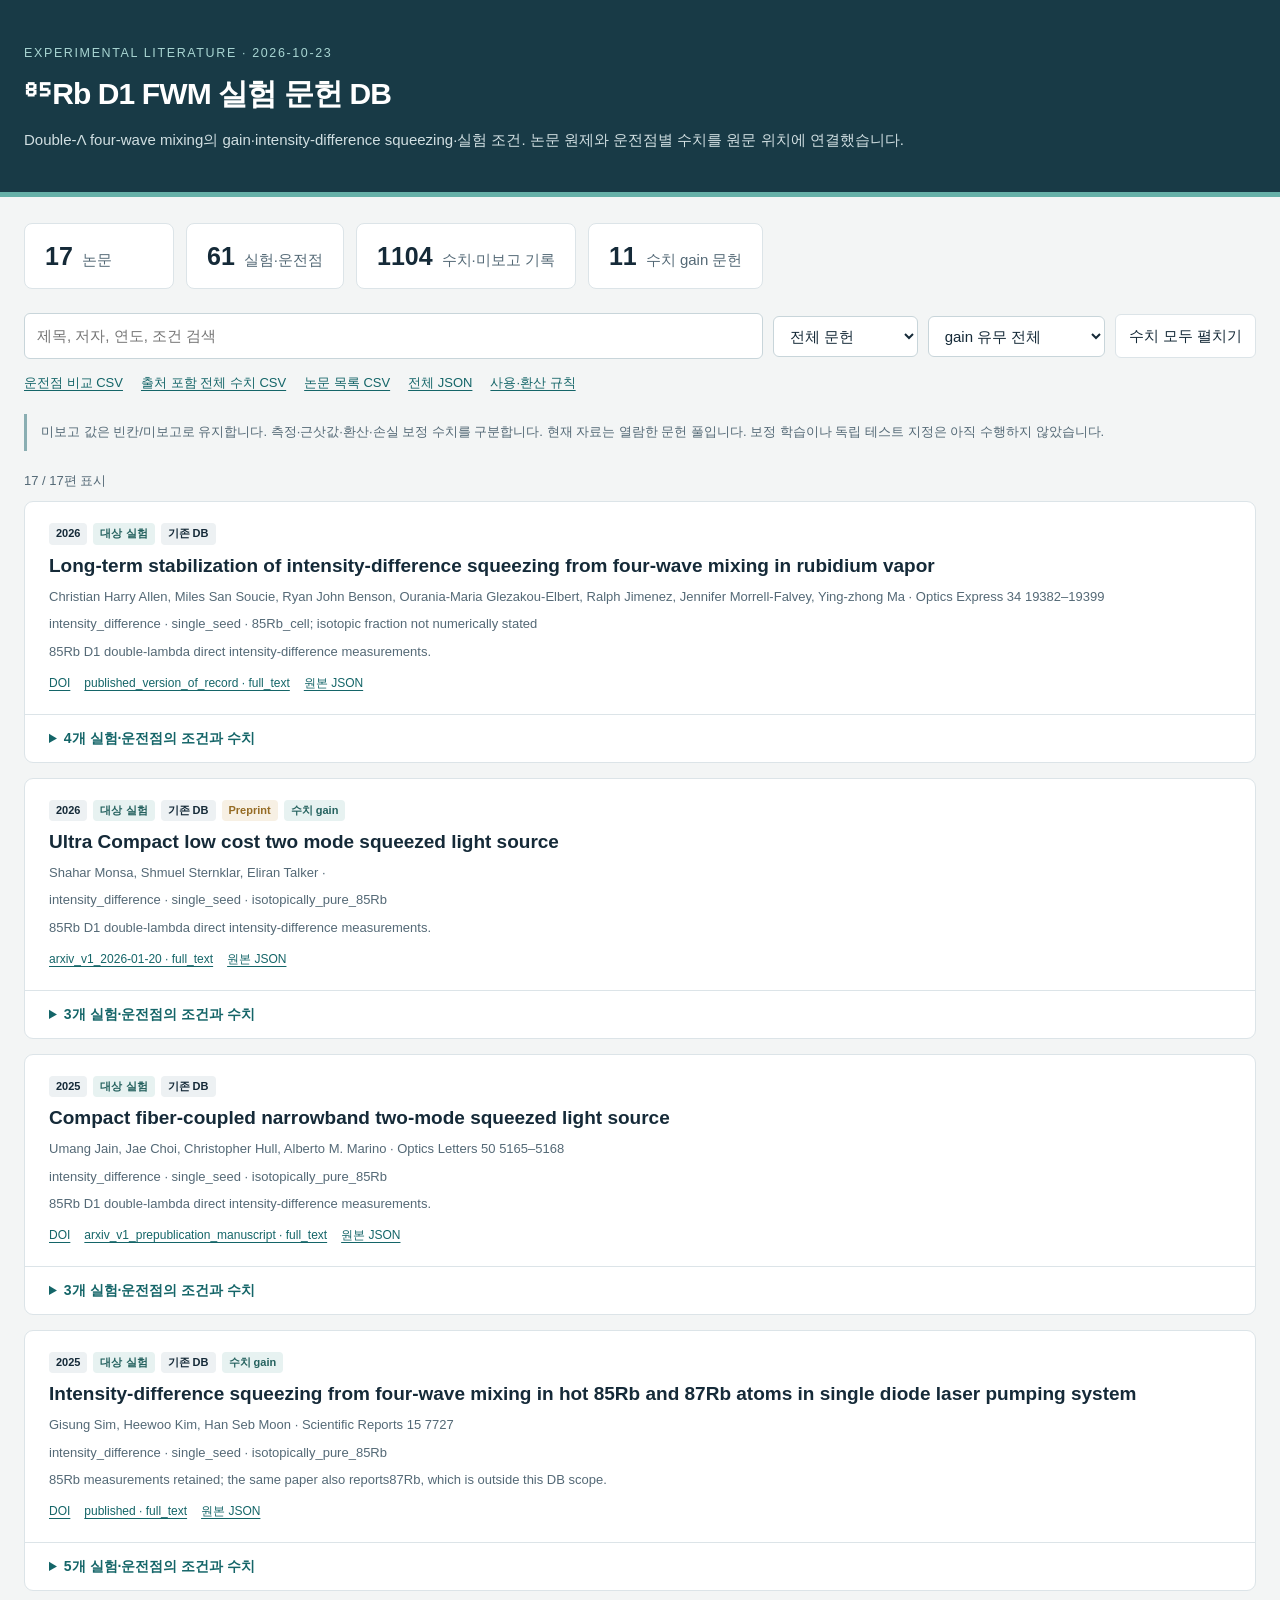
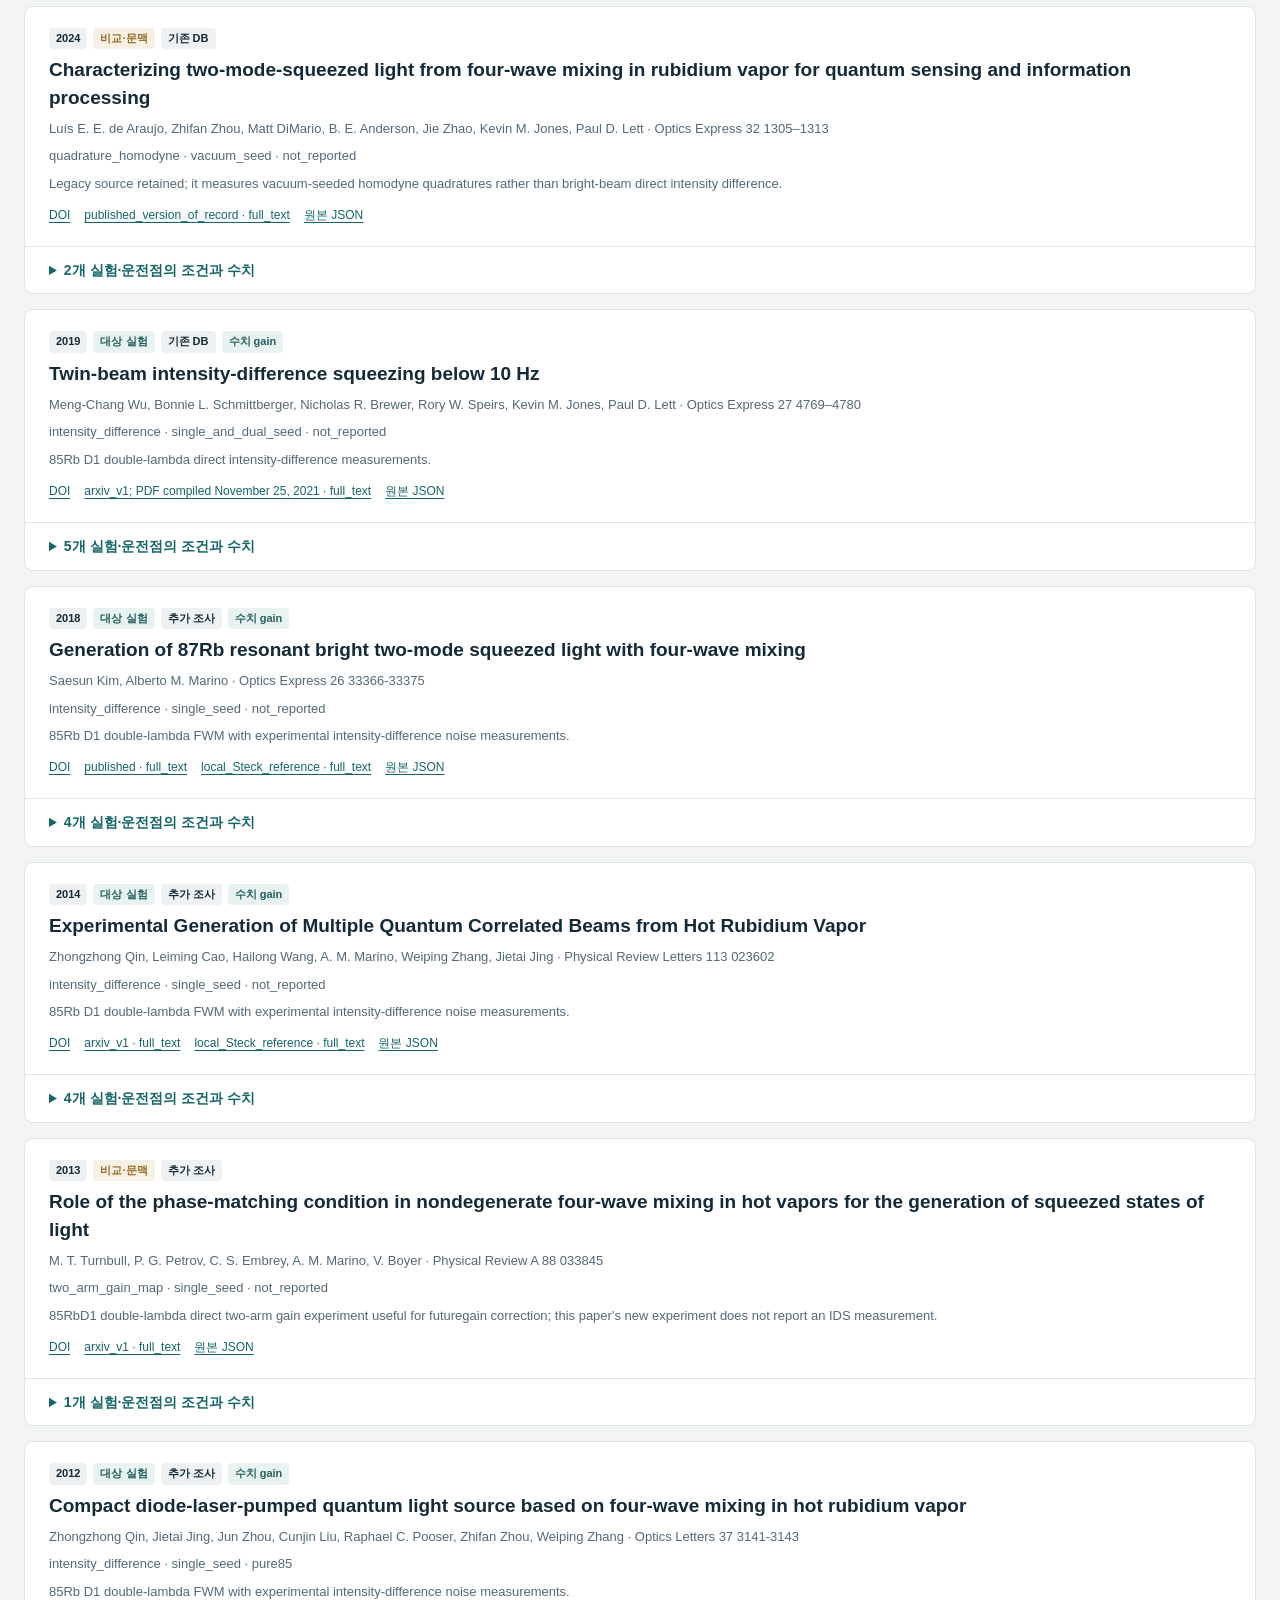
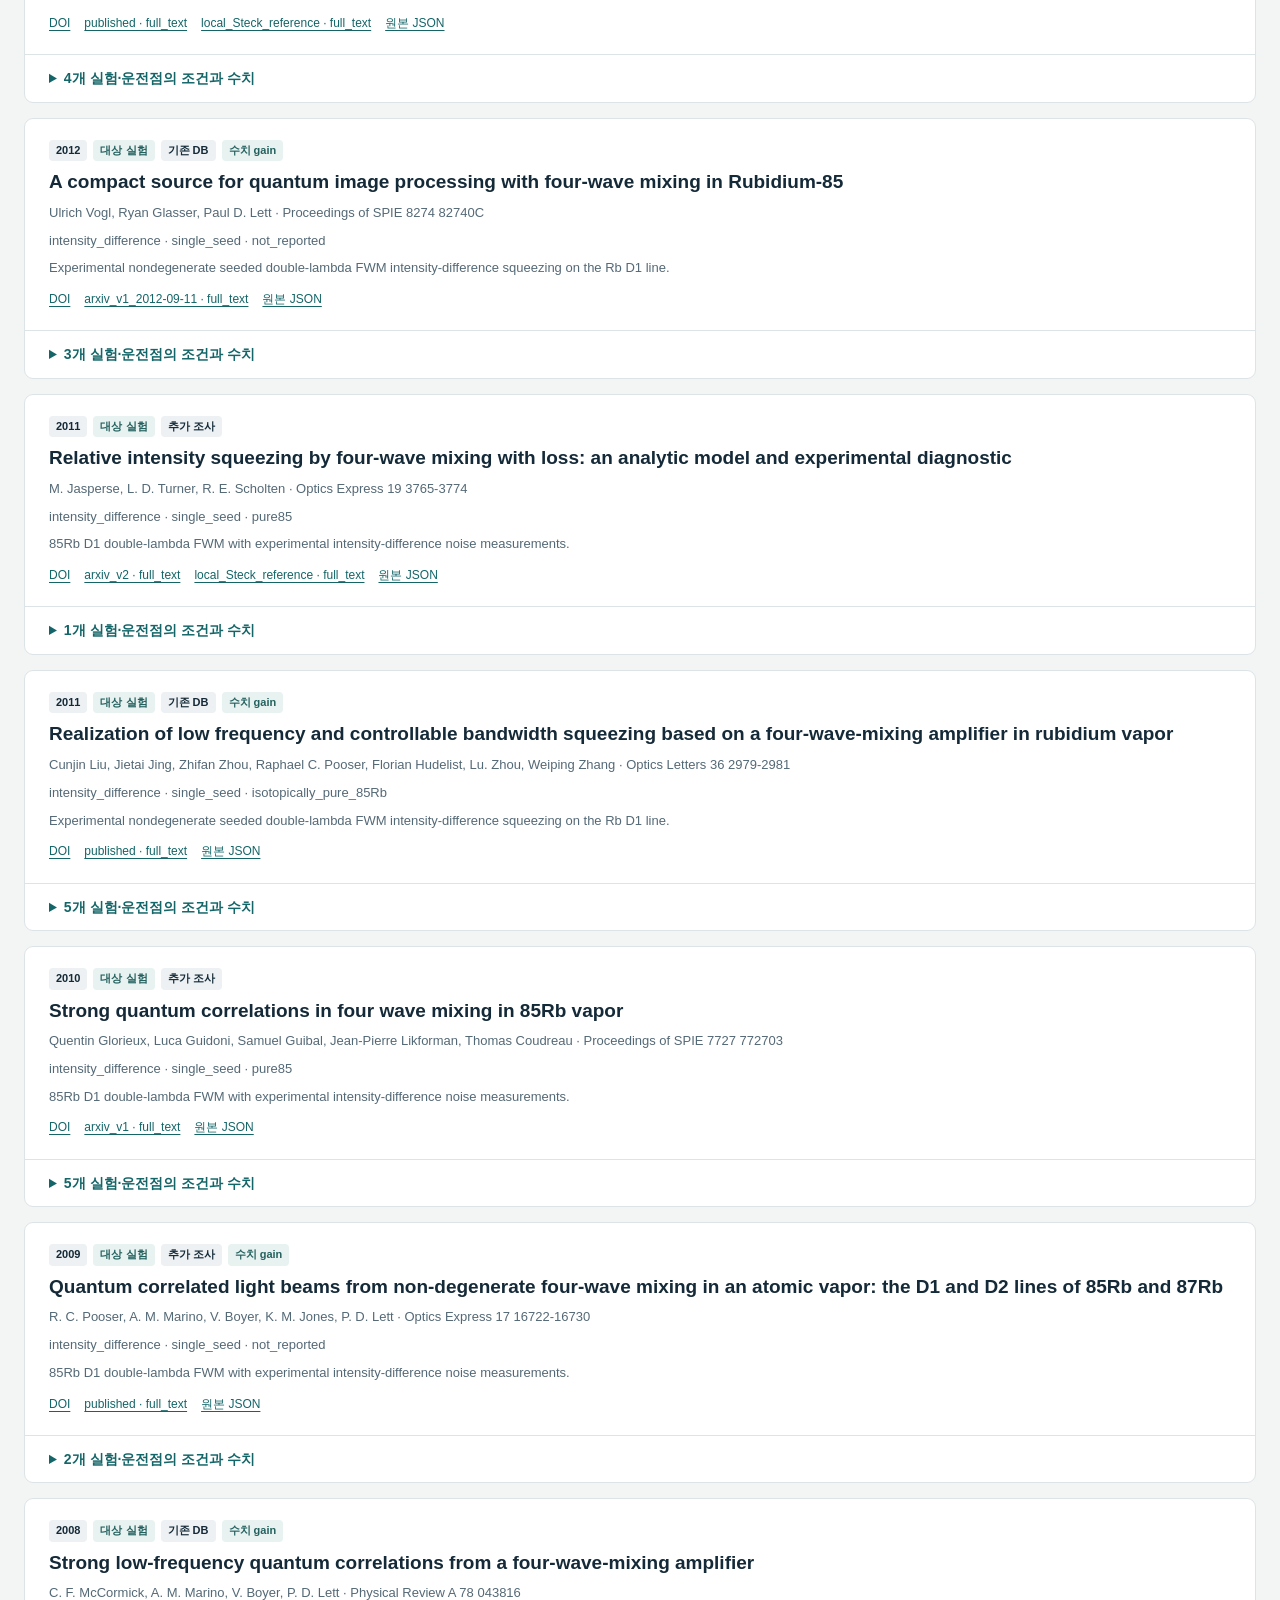
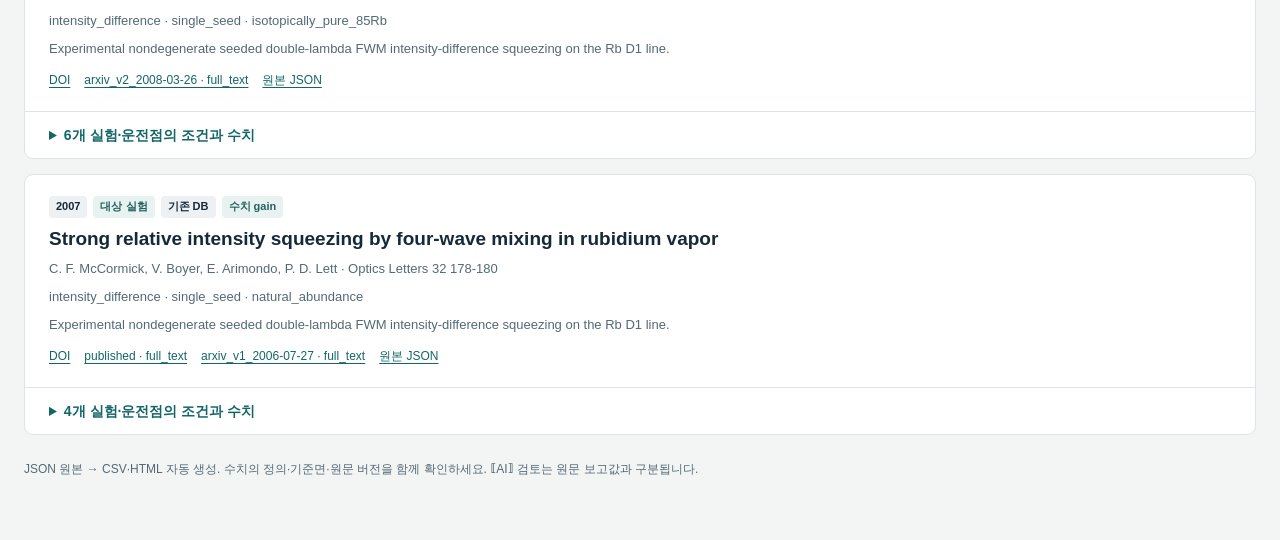
==== references/fwm_experiments/index.html @ 1b392ecb "feat(fwm): land C3 gain calibration Keep the experimental profiles with their grouped evidence. Veri" ====
<!doctype html>
<html lang="ko">
<head>
<meta charset="utf-8"><meta name="viewport" content="width=device-width,initial-scale=1">
<title>⁸⁵Rb D1 FWM 실험 문헌 DB</title>
<style>
:root{--ink:#152a38;--muted:#546976;--line:#dce4e8;--paper:#fff;--back:#f3f5f5;--accent:#146568;--blue:#e7f2f1;--amber:#956b24}*{box-sizing:border-box}body{margin:0;background:var(--back);color:var(--ink);font:15px/1.6 "Segoe UI","Malgun Gothic",sans-serif}header{background:#183a46;color:#fff;padding:40px max(24px,calc((100vw - 1280px)/2));border-bottom:5px solid #66b0a8}header small{color:#a8d5d2;letter-spacing:.13em}h1{font-size:30px;line-height:1.3;letter-spacing:-.03em;margin:10px 0}header p{color:#d1dfe2;max-width:900px;margin-bottom:0}.wrap{max-width:1328px;margin:auto;padding:26px 24px 60px}.stats{display:flex;gap:12px;flex-wrap:wrap;margin-bottom:24px}.stat{background:white;padding:12px 20px;border:1px solid var(--line);border-radius:8px;min-width:150px}.stat b{font-size:25px;margin-right:9px}.stat span{color:var(--muted)}.toolbar{display:flex;gap:10px;flex-wrap:wrap;margin:14px 0;align-items:center}input,select{font:inherit;padding:10px 12px;border:1px solid #c8d5da;border-radius:6px;background:white;color:var(--ink)}input{flex:1;min-width:220px}button{font:inherit;cursor:pointer;border:1px solid var(--line);background:white;color:var(--ink);padding:9px 13px;border-radius:6px}button:hover{border-color:var(--accent)}a{color:var(--accent);text-underline-offset:3px}.downloads{display:flex;gap:18px;flex-wrap:wrap;margin:12px 0 20px;font-size:13px}.notice{border-left:3px solid #8aaeb2;padding:8px 14px;color:var(--muted);font-size:13px;margin:0 0 20px}.result-count{font-size:13px;color:var(--muted);margin-bottom:10px}.paper{background:var(--paper);border:1px solid var(--line);border-radius:9px;margin:0 0 15px;overflow:hidden}.paper-head{padding:21px 24px}.paper h2{font-size:19px;line-height:1.45;margin:7px 0}.meta{font-size:13px;color:var(--muted)}.badges{display:flex;gap:6px;flex-wrap:wrap}.badge{border-radius:4px;padding:2px 7px;background:#edf1f3;font-size:11px;font-weight:600}.badge.primary{background:var(--blue);color:#24615e}.badge.context{background:#f7f0e4;color:var(--amber)}.source-links{display:flex;gap:14px;flex-wrap:wrap;font-size:12px;margin-top:11px}.scope{font-size:13px;color:var(--muted);margin:7px 0 0}.paper>details{border-top:1px solid var(--line)}summary{padding:12px 24px;cursor:pointer;color:var(--accent);font-size:14px;font-weight:600}.detail-body{padding:0 24px 22px}.experiment{margin:16px 0 22px}.experiment h3{font-size:15px;margin:0 0 5px}.experiment .kind{font-size:11px;color:var(--muted);margin-bottom:10px}.table-wrap{overflow:auto;border:1px solid var(--line);border-radius:5px}table{border-collapse:collapse;width:100%;font-size:12px;min-width:710px}th{text-align:left;background:#f1f5f5;color:#46616c;font-weight:600}td,th{padding:8px 10px;border-bottom:1px solid #e6ecef;vertical-align:top}tr:last-child td{border-bottom:0}td:nth-child(1){width:23%}td:nth-child(2){width:15%;font-variant-numeric:tabular-nums}td:nth-child(3){width:10%}td:nth-child(4){width:24%}td:nth-child(5){width:28%}.role{color:#8998a0;font-size:10px;display:block}.basis{color:var(--muted);font-size:11px;line-height:1.45}.note{font-size:12px;color:var(--muted);margin:7px 0}.ai{border-left:2px solid #afc1cd;padding-left:10px}footer{font-size:12px;color:var(--muted);margin-top:25px}.empty{padding:30px;background:white;border:1px solid var(--line);border-radius:8px}.id{font:11px/1.4 monospace;color:#768a95}.status-missing{color:#8d969b}.status-derived{color:#166970}.source-detail{padding:10px 0;border-bottom:1px solid var(--line);font-size:12px;word-break:break-word}.source-detail:last-child{border:0}@media(max-width:700px){header{padding:25px 20px}h1{font-size:24px}.wrap{padding:18px 14px}.paper-head{padding:17px}.detail-body{padding:0 14px 16px}summary{padding:12px 17px}.stat{flex:1;min-width:100px;padding:10px 12px}.stat b{display:block;font-size:23px}.downloads{gap:12px}}@media print{header{background:white;color:var(--ink);padding:0 0 18px}header p{color:var(--muted)}.toolbar,.downloads,button{display:none}.wrap{padding:0}.paper{break-inside:avoid}.table-wrap{overflow:visible}table{min-width:0}details{display:block}.detail-body{display:block}}
</style>
</head>
<body>
<header><small>EXPERIMENTAL LITERATURE · 2026-10-23</small><h1>⁸⁵Rb D1 FWM 실험 문헌 DB</h1><p>Double-Λ four-wave mixing의 gain·intensity-difference squeezing·실험 조건. 논문 원제와 운전점별 수치를 원문 위치에 연결했습니다.</p></header>
<main class="wrap">
<div class="stats" id="stats"></div>
<div class="toolbar"><input id="search" aria-label="논문 검색" placeholder="제목, 저자, 연도, 조건 검색"><select id="inclusion" aria-label="포함 범위"><option value="all">전체 문헌</option><option value="primary">대상 실험</option><option value="context_only">비교·문맥 자료</option><option value="excluded">제외 자료</option></select><select id="gain" aria-label="gain 기록 필터"><option value="all">gain 유무 전체</option><option value="yes">수치 gain 있는 논문</option></select><button id="expand">수치 모두 펼치기</button></div>
<div class="downloads"><a href="experiments.csv">운전점 비교 CSV</a><a href="observations.csv">출처 포함 전체 수치 CSV</a><a href="papers.csv">논문 목록 CSV</a><a href="database.json">전체 JSON</a><a href="README.md">사용·환산 규칙</a></div>
<p class="notice">미보고 값은 빈칸/미보고로 유지합니다. 측정·근삿값·환산·손실 보정 수치를 구분합니다. 현재 자료는 열람한 문헌 풀입니다. 보정 학습이나 독립 테스트 지정은 아직 수행하지 않았습니다.</p>
<div class="result-count" id="count" role="status"></div><div id="papers"></div>
<footer>JSON 원본 → CSV·HTML 자동 생성. 수치의 정의·기준면·원문 버전을 함께 확인하세요. ⟦AI⟧ 검토는 원문 보고값과 구분됩니다.</footer>
</main>
<script id="data" type="application/json">[{"schema_version": 1, "paper_id": "allen_2026_oe", "title": "Long-term stabilization of intensity-difference squeezing from four-wave mixing in rubidium vapor", "authors": ["Christian Harry Allen", "Miles San Soucie", "Ryan John Benson", "Ourania-Maria Glezakou-Elbert", "Ralph Jimenez", "Jennifer Morrell-Falvey", "Ying-zhong Ma"], "year": 2026, "publication": {"journal": "Optics Express", "volume": "34", "issue": "10", "pages": "19382–19399", "doi": "10.1364/OE.600911", "arxiv_id": "", "status": "published"}, "legacy_column": "Allen_2026_OE", "scope": {"species": "85Rb", "line": "D1", "configuration": "double_lambda", "measurement": "intensity_difference", "seed_mode": "single_seed", "inclusion": "primary", "reason": "85Rb D1 double-lambda direct intensity-difference measurements.", "isotope_composition": "85Rb_cell; isotopic fraction not numerically stated"}, "sources": [{"source_id": "main", "url": "https://doi.org/10.1364/OE.600911", "path": "../2026 OE Long-term stabilization ids.pdf", "access": "full_text", "version": "published_version_of_record", "sha256": "e00d1800113ee00bedf9222ea0b7b68b4e6a0f380a2425e32d84c838dde3e645", "pages": 18, "accessed_on": "2026-10-23"}], "apparatus_group": "ornl_jila_allen_ma_fwm", "experiments": [{"experiment_id": "fig3_optimum", "label": "Best direct and slope measurements", "kind": "operating_point", "conditions": [{"quantity": "temperature", "value": 118, "unit": "degC", "value_type": "approximate", "basis": "", "reference": null, "plane": "", "source_id": "main", "locator": "PDF p.3, Sec.2.1", "evidence": "The cited run reports temperature.", "notes": ""}, {"quantity": "cell_length", "value": 12.5, "unit": "mm", "value_type": "reported", "basis": "", "reference": null, "plane": "", "source_id": "main", "locator": "PDF p.3, Sec.2.1", "evidence": "The cited run reports cell length.", "notes": ""}, {"quantity": "pump_power", "value": 500, "unit": "mW", "value_type": "reported", "basis": "", "reference": null, "plane": "before vapor cell", "source_id": "main", "locator": "PDF p.3, Sec.2.1", "evidence": "The cited run reports pump power.", "notes": ""}, {"quantity": "opd_reported", "value": 950, "unit": "MHz", "value_type": "reported", "basis": "", "reference": "blue of85Rb F=2 to Fprime=3 as resolved inFig.1b", "plane": "", "source_id": "main", "locator": "PDF p.3, Fig.1(b) and Sec.2.1", "evidence": "The cited run reports opd reported.", "notes": ""}, {"quantity": "opd_gabes", "value": 0.95, "unit": "GHz", "value_type": "derived", "basis": "", "reference": "pump minus 85Rb F=2 to Fprime=3", "plane": "", "source_id": "main", "locator": "PDF p.3, Fig.1(b)", "evidence": "The cited run reports opd gabes.", "notes": "", "derivation": {"formula": "950 MHz / 1000", "inputs": ["opd_reported"]}}, {"quantity": "tpd_reported", "value": -1, "unit": "MHz", "value_type": "reported", "basis": "", "reference": "paper delta2 relative to ground hyperfine splitting", "plane": "", "source_id": "main", "locator": "PDF pp.3–4 Fig.1b and Sec.2.1", "evidence": "The cited run reports tpd reported.", "notes": ""}, {"quantity": "tpd_gabes", "value": null, "unit": "MHz", "value_type": "not_reported", "basis": "", "reference": "seed=pump-3035.732439 MHz+delta", "plane": "", "source_id": "main", "locator": "PDF pp.3–4", "evidence": "Negative sideband detuning is stated, but no algebraic definition of its sign is given; do not use a guessed conversion.", "notes": "Negative sideband detuning is stated, but no algebraic definition of its sign is given; do not use a guessed conversion."}, {"quantity": "crossing_angle", "value": 0.35, "unit": "deg", "value_type": "approximate", "basis": "", "reference": null, "plane": "", "source_id": "main", "locator": "PDF p.5, Sec.2.1", "evidence": "The cited run reports crossing angle.", "notes": ""}, {"quantity": "pump_beam_size", "value": 1400, "unit": "um", "value_type": "approximate", "basis": "D4sigma waist diameter", "reference": null, "plane": "", "source_id": "main", "locator": "PDF p.5, Sec.2.1", "evidence": "The cited run reports pump beam size using D4sigma waist diameter.", "notes": ""}, {"quantity": "seed_beam_size", "value": 780, "unit": "um", "value_type": "approximate", "basis": "D4sigma waist diameter", "reference": null, "plane": "", "source_id": "main", "locator": "PDF p.5, Sec.2.1", "evidence": "The cited run reports seed beam size using D4sigma waist diameter.", "notes": ""}, {"quantity": "pump_radius", "value": null, "unit": "um", "value_type": "not_reported", "basis": "", "reference": null, "plane": "", "source_id": "main", "locator": "PDF p.5, Sec.2.1", "evidence": "D4sigma diameter converts to1/e2 radius only for a Gaussian profile; retain measured definition.", "notes": "D4sigma diameter converts to1/e2 radius only for a Gaussian profile; retain measured definition."}, {"quantity": "seed_radius", "value": null, "unit": "um", "value_type": "not_reported", "basis": "", "reference": null, "plane": "", "source_id": "main", "locator": "PDF p.5, Sec.2.1", "evidence": "D4sigma diameter converts to1/e2 radius only for a Gaussian profile; retain measured definition.", "notes": "D4sigma diameter converts to1/e2 radius only for a Gaussian profile; retain measured definition."}, {"quantity": "resolution_bandwidth", "value": 10, "unit": "kHz", "value_type": "reported", "basis": "", "reference": null, "plane": "", "source_id": "main", "locator": "PDF p.5 Sec.2.1", "evidence": "The cited run reports resolution bandwidth.", "notes": ""}, {"quantity": "video_bandwidth", "value": 1, "unit": "kHz", "value_type": "reported", "basis": "", "reference": null, "plane": "", "source_id": "main", "locator": "PDF p.5 Sec.2.1", "evidence": "The cited run reports video bandwidth.", "notes": ""}, {"quantity": "analysis_frequency", "value": null, "unit": "kHz", "value_type": "range", "basis": "IDNP averaged over analysis-frequency interval", "reference": null, "plane": "", "source_id": "main", "locator": "PDF p.5 Sec.2.1", "evidence": "The cited run reports analysis frequency using IDNP averaged over analysis-frequency interval.", "notes": "", "lower": 150, "upper": 250}, {"quantity": "detector_qe", "value": null, "unit": "%", "value_type": "not_reported", "basis": "", "reference": null, "plane": "", "source_id": "main", "locator": "PDF pp.3–5 Sec.2.1", "evidence": "Photodiode model specified but no QE numeric assigned in article. Do not import a manual nominal QE as a measurement.", "notes": "Photodiode model specified but no QE numeric assigned in article. Do not import a manual nominal QE as a measurement."}, {"quantity": "probe_gain", "value": null, "unit": "1", "value_type": "not_reported", "basis": "", "reference": null, "plane": "", "source_id": "main", "locator": "PDF pp.8–11 Sec.3.1–3.2", "evidence": "Gain defined as probe/seed but probe output not numerically given for the optimum.", "notes": "Gain defined as probe/seed but probe output not numerically given for the optimum."}, {"quantity": "seed_power", "value": 12, "unit": "uW", "value_type": "reported", "basis": "", "reference": null, "plane": "input probe seed", "source_id": "main", "locator": "PDF p.8 Sec.3.1", "evidence": "The cited run reports seed power.", "notes": ""}], "results": [{"quantity": "squeezing_measured", "value": -8.2, "unit": "dB", "value_type": "reported", "basis": "", "reference": null, "plane": "", "source_id": "main", "locator": "PDF p.8 Sec.3.1 and Fig.3a", "evidence": "The cited run reports squeezing measured.", "notes": ""}, {"quantity": "output_conjugate_power", "value": 218, "unit": "uW", "value_type": "reported", "basis": "", "reference": null, "plane": "conjugate output; measurement throughput not quantified", "source_id": "main", "locator": "PDF p.8 Sec.3.1", "evidence": "The cited run reports output conjugate power.", "notes": ""}, {"quantity": "noise_slope_ratio", "value": 0.131, "unit": "1", "value_type": "reported", "basis": "", "reference": null, "plane": "", "source_id": "main", "locator": "PDF p.8 Fig.3b caption", "evidence": "The cited run reports noise slope ratio.", "notes": ""}, {"quantity": "squeezing_slope", "value": -8.8, "unit": "dB", "value_type": "reported", "basis": "", "reference": null, "plane": "", "source_id": "main", "locator": "PDF p.8 Fig.3b caption", "evidence": "The cited run reports squeezing slope.", "notes": ""}, {"quantity": "conjugate_output_input_power_ratio", "value": 18.166667, "unit": "1", "value_type": "derived", "basis": "output conjugate / input seed, no plane correction", "reference": null, "plane": "", "source_id": "main", "locator": "PDF p.8 Sec.3.1", "evidence": "The cited run reports conjugate output input power ratio using output conjugate / input seed, no plane correction.", "notes": "Not an atomic gain; do not infer probeG=1+Gc in an absorbing medium.", "derivation": {"formula": "218 uW / 12 uW", "inputs": ["output_conjugate_power", "seed_power"]}}], "notes": ["Best direct12uW run differs from14uW stability-run input. Slope-based-8.8dB is not a loss-corrected-8.2dB measurement."]}, {"experiment_id": "stability_initial", "label": "Initial conditions for stability runs", "kind": "operating_point", "conditions": [{"quantity": "temperature", "value": 118, "unit": "degC", "value_type": "approximate", "basis": "", "reference": null, "plane": "", "source_id": "main", "locator": "PDF p.3, Sec.2.1", "evidence": "The cited run reports temperature.", "notes": ""}, {"quantity": "cell_length", "value": 12.5, "unit": "mm", "value_type": "reported", "basis": "", "reference": null, "plane": "", "source_id": "main", "locator": "PDF p.3, Sec.2.1", "evidence": "The cited run reports cell length.", "notes": ""}, {"quantity": "pump_power", "value": 500, "unit": "mW", "value_type": "reported", "basis": "", "reference": null, "plane": "before vapor cell", "source_id": "main", "locator": "PDF p.3, Sec.2.1", "evidence": "The cited run reports pump power.", "notes": ""}, {"quantity": "opd_reported", "value": 950, "unit": "MHz", "value_type": "reported", "basis": "", "reference": "blue of85Rb F=2 to Fprime=3 as resolved inFig.1b", "plane": "", "source_id": "main", "locator": "PDF p.3, Fig.1(b) and Sec.2.1", "evidence": "The cited run reports opd reported.", "notes": ""}, {"quantity": "opd_gabes", "value": 0.95, "unit": "GHz", "value_type": "derived", "basis": "", "reference": "pump minus 85Rb F=2 to Fprime=3", "plane": "", "source_id": "main", "locator": "PDF p.3, Fig.1(b)", "evidence": "The cited run reports opd gabes.", "notes": "", "derivation": {"formula": "950 MHz / 1000", "inputs": ["opd_reported"]}}, {"quantity": "tpd_reported", "value": -1, "unit": "MHz", "value_type": "reported", "basis": "", "reference": "paper delta2 relative to ground hyperfine splitting", "plane": "", "source_id": "main", "locator": "PDF pp.3–4 Fig.1b and Sec.2.1", "evidence": "The cited run reports tpd reported.", "notes": ""}, {"quantity": "tpd_gabes", "value": null, "unit": "MHz", "value_type": "not_reported", "basis": "", "reference": "seed=pump-3035.732439 MHz+delta", "plane": "", "source_id": "main", "locator": "PDF pp.3–4", "evidence": "Negative sideband detuning is stated, but no algebraic definition of its sign is given; do not use a guessed conversion.", "notes": "Negative sideband detuning is stated, but no algebraic definition of its sign is given; do not use a guessed conversion."}, {"quantity": "crossing_angle", "value": 0.35, "unit": "deg", "value_type": "approximate", "basis": "", "reference": null, "plane": "", "source_id": "main", "locator": "PDF p.5, Sec.2.1", "evidence": "The cited run reports crossing angle.", "notes": ""}, {"quantity": "pump_beam_size", "value": 1400, "unit": "um", "value_type": "approximate", "basis": "D4sigma waist diameter", "reference": null, "plane": "", "source_id": "main", "locator": "PDF p.5, Sec.2.1", "evidence": "The cited run reports pump beam size using D4sigma waist diameter.", "notes": ""}, {"quantity": "seed_beam_size", "value": 780, "unit": "um", "value_type": "approximate", "basis": "D4sigma waist diameter", "reference": null, "plane": "", "source_id": "main", "locator": "PDF p.5, Sec.2.1", "evidence": "The cited run reports seed beam size using D4sigma waist diameter.", "notes": ""}, {"quantity": "pump_radius", "value": null, "unit": "um", "value_type": "not_reported", "basis": "", "reference": null, "plane": "", "source_id": "main", "locator": "PDF p.5, Sec.2.1", "evidence": "D4sigma diameter converts to1/e2 radius only for a Gaussian profile; retain measured definition.", "notes": "D4sigma diameter converts to1/e2 radius only for a Gaussian profile; retain measured definition."}, {"quantity": "seed_radius", "value": null, "unit": "um", "value_type": "not_reported", "basis": "", "reference": null, "plane": "", "source_id": "main", "locator": "PDF p.5, Sec.2.1", "evidence": "D4sigma diameter converts to1/e2 radius only for a Gaussian profile; retain measured definition.", "notes": "D4sigma diameter converts to1/e2 radius only for a Gaussian profile; retain measured definition."}, {"quantity": "resolution_bandwidth", "value": 10, "unit": "kHz", "value_type": "reported", "basis": "", "reference": null, "plane": "", "source_id": "main", "locator": "PDF p.5 Sec.2.1", "evidence": "The cited run reports resolution bandwidth.", "notes": ""}, {"quantity": "video_bandwidth", "value": 1, "unit": "kHz", "value_type": "reported", "basis": "", "reference": null, "plane": "", "source_id": "main", "locator": "PDF p.5 Sec.2.1", "evidence": "The cited run reports video bandwidth.", "notes": ""}, {"quantity": "analysis_frequency", "value": null, "unit": "kHz", "value_type": "range", "basis": "IDNP averaged over analysis-frequency interval", "reference": null, "plane": "", "source_id": "main", "locator": "PDF p.5 Sec.2.1", "evidence": "The cited run reports analysis frequency using IDNP averaged over analysis-frequency interval.", "notes": "", "lower": 150, "upper": 250}, {"quantity": "detector_qe", "value": null, "unit": "%", "value_type": "not_reported", "basis": "", "reference": null, "plane": "", "source_id": "main", "locator": "PDF pp.3–5 Sec.2.1", "evidence": "Photodiode model specified but no QE numeric assigned in article. Do not import a manual nominal QE as a measurement.", "notes": "Photodiode model specified but no QE numeric assigned in article. Do not import a manual nominal QE as a measurement."}, {"quantity": "probe_gain", "value": null, "unit": "1", "value_type": "not_reported", "basis": "", "reference": null, "plane": "", "source_id": "main", "locator": "PDF pp.8–11 Sec.3.1–3.2", "evidence": "Gain defined as probe/seed but probe output not numerically given for the optimum.", "notes": "Gain defined as probe/seed but probe output not numerically given for the optimum."}, {"quantity": "seed_power", "value": 14, "unit": "uW", "value_type": "reported", "basis": "", "reference": null, "plane": "input probe seed", "source_id": "main", "locator": "PDF p.3 Sec.2.1", "evidence": "The cited run reports seed power.", "notes": ""}], "results": [{"quantity": "output_conjugate_power", "value": 218, "unit": "uW", "value_type": "approximate", "basis": "", "reference": null, "plane": "initial conjugate output", "source_id": "main", "locator": "PDF p.3 Sec.2.1", "evidence": "The cited run reports output conjugate power.", "notes": ""}, {"quantity": "conjugate_output_input_power_ratio", "value": 15.571429, "unit": "1", "value_type": "derived", "basis": "output conjugate / input seed, no plane correction", "reference": null, "plane": "", "source_id": "main", "locator": "PDF p.3 Sec.2.1", "evidence": "The cited run reports conjugate output input power ratio using output conjugate / input seed, no plane correction.", "notes": "", "derivation": {"formula": "218 uW / 14 uW", "inputs": ["output_conjugate_power", "seed_power"]}}], "notes": ["Every stability run starts at approximately218uW conjugate; same output does not mean same12uW optimum input."]}, {"experiment_id": "fig4_parameter_sweeps", "label": "Six independent one-control sweeps", "kind": "sweep", "conditions": [{"quantity": "temperature", "value": 118, "unit": "degC", "value_type": "approximate", "basis": "", "reference": null, "plane": "", "source_id": "main", "locator": "PDF p.3, Sec.2.1", "evidence": "The cited run reports temperature.", "notes": ""}, {"quantity": "cell_length", "value": 12.5, "unit": "mm", "value_type": "reported", "basis": "", "reference": null, "plane": "", "source_id": "main", "locator": "PDF p.3, Sec.2.1", "evidence": "The cited run reports cell length.", "notes": ""}, {"quantity": "pump_power", "value": 500, "unit": "mW", "value_type": "reported", "basis": "", "reference": null, "plane": "before vapor cell", "source_id": "main", "locator": "PDF p.3, Sec.2.1", "evidence": "The cited run reports pump power.", "notes": ""}, {"quantity": "opd_reported", "value": 950, "unit": "MHz", "value_type": "reported", "basis": "", "reference": "blue of85Rb F=2 to Fprime=3 as resolved inFig.1b", "plane": "", "source_id": "main", "locator": "PDF p.3, Fig.1(b) and Sec.2.1", "evidence": "The cited run reports opd reported.", "notes": ""}, {"quantity": "opd_gabes", "value": 0.95, "unit": "GHz", "value_type": "derived", "basis": "", "reference": "pump minus 85Rb F=2 to Fprime=3", "plane": "", "source_id": "main", "locator": "PDF p.3, Fig.1(b)", "evidence": "The cited run reports opd gabes.", "notes": "", "derivation": {"formula": "950 MHz / 1000", "inputs": ["opd_reported"]}}, {"quantity": "tpd_reported", "value": -1, "unit": "MHz", "value_type": "reported", "basis": "", "reference": "paper delta2 relative to ground hyperfine splitting", "plane": "", "source_id": "main", "locator": "PDF pp.3–4 Fig.1b and Sec.2.1", "evidence": "The cited run reports tpd reported.", "notes": ""}, {"quantity": "tpd_gabes", "value": null, "unit": "MHz", "value_type": "not_reported", "basis": "", "reference": "seed=pump-3035.732439 MHz+delta", "plane": "", "source_id": "main", "locator": "PDF pp.3–4", "evidence": "Negative sideband detuning is stated, but no algebraic definition of its sign is given; do not use a guessed conversion.", "notes": "Negative sideband detuning is stated, but no algebraic definition of its sign is given; do not use a guessed conversion."}, {"quantity": "crossing_angle", "value": 0.35, "unit": "deg", "value_type": "approximate", "basis": "", "reference": null, "plane": "", "source_id": "main", "locator": "PDF p.5, Sec.2.1", "evidence": "The cited run reports crossing angle.", "notes": ""}, {"quantity": "pump_beam_size", "value": 1400, "unit": "um", "value_type": "approximate", "basis": "D4sigma waist diameter", "reference": null, "plane": "", "source_id": "main", "locator": "PDF p.5, Sec.2.1", "evidence": "The cited run reports pump beam size using D4sigma waist diameter.", "notes": ""}, {"quantity": "seed_beam_size", "value": 780, "unit": "um", "value_type": "approximate", "basis": "D4sigma waist diameter", "reference": null, "plane": "", "source_id": "main", "locator": "PDF p.5, Sec.2.1", "evidence": "The cited run reports seed beam size using D4sigma waist diameter.", "notes": ""}, {"quantity": "pump_radius", "value": null, "unit": "um", "value_type": "not_reported", "basis": "", "reference": null, "plane": "", "source_id": "main", "locator": "PDF p.5, Sec.2.1", "evidence": "D4sigma diameter converts to1/e2 radius only for a Gaussian profile; retain measured definition.", "notes": "D4sigma diameter converts to1/e2 radius only for a Gaussian profile; retain measured definition."}, {"quantity": "seed_radius", "value": null, "unit": "um", "value_type": "not_reported", "basis": "", "reference": null, "plane": "", "source_id": "main", "locator": "PDF p.5, Sec.2.1", "evidence": "D4sigma diameter converts to1/e2 radius only for a Gaussian profile; retain measured definition.", "notes": "D4sigma diameter converts to1/e2 radius only for a Gaussian profile; retain measured definition."}, {"quantity": "resolution_bandwidth", "value": 10, "unit": "kHz", "value_type": "reported", "basis": "", "reference": null, "plane": "", "source_id": "main", "locator": "PDF p.5 Sec.2.1", "evidence": "The cited run reports resolution bandwidth.", "notes": ""}, {"quantity": "video_bandwidth", "value": 1, "unit": "kHz", "value_type": "reported", "basis": "", "reference": null, "plane": "", "source_id": "main", "locator": "PDF p.5 Sec.2.1", "evidence": "The cited run reports video bandwidth.", "notes": ""}, {"quantity": "analysis_frequency", "value": null, "unit": "kHz", "value_type": "range", "basis": "IDNP averaged over analysis-frequency interval", "reference": null, "plane": "", "source_id": "main", "locator": "PDF p.5 Sec.2.1", "evidence": "The cited run reports analysis frequency using IDNP averaged over analysis-frequency interval.", "notes": "", "lower": 150, "upper": 250}, {"quantity": "detector_qe", "value": null, "unit": "%", "value_type": "not_reported", "basis": "", "reference": null, "plane": "", "source_id": "main", "locator": "PDF pp.3–5 Sec.2.1", "evidence": "Photodiode model specified but no QE numeric assigned in article. Do not import a manual nominal QE as a measurement.", "notes": "Photodiode model specified but no QE numeric assigned in article. Do not import a manual nominal QE as a measurement."}, {"quantity": "probe_gain", "value": null, "unit": "1", "value_type": "not_reported", "basis": "", "reference": null, "plane": "", "source_id": "main", "locator": "PDF pp.8–11 Sec.3.1–3.2", "evidence": "Gain defined as probe/seed but probe output not numerically given for the optimum.", "notes": "Gain defined as probe/seed but probe output not numerically given for the optimum."}, {"quantity": "seed_power", "value": 12, "unit": "uW", "value_type": "reported", "basis": "", "reference": null, "plane": "", "source_id": "main", "locator": "PDF p.10 Fig.4 caption", "evidence": "The cited run reports seed power.", "notes": ""}, {"quantity": "etalon_temperature", "value": 26.95, "unit": "degC", "value_type": "reported", "basis": "", "reference": null, "plane": "", "source_id": "main", "locator": "PDF p.10 Fig.4 caption", "evidence": "The cited run reports etalon temperature.", "notes": ""}], "results": [], "notes": ["Fig.4 varies cell temperature, etalon temperature, OPD, TPD, seed power and pump power one at a time; fixed values above apply only to controls not being scanned. No plot points have been digitized into invented numeric targets. Figure data remain available in the source for future digitization."]}, {"experiment_id": "five_hour_stability", "label": "Five-hour controlled stability statistics", "kind": "time_series_summary", "conditions": [{"quantity": "temperature", "value": 118, "unit": "degC", "value_type": "approximate", "basis": "", "reference": null, "plane": "", "source_id": "main", "locator": "PDF p.3, Sec.2.1", "evidence": "The cited run reports temperature.", "notes": ""}, {"quantity": "cell_length", "value": 12.5, "unit": "mm", "value_type": "reported", "basis": "", "reference": null, "plane": "", "source_id": "main", "locator": "PDF p.3, Sec.2.1", "evidence": "The cited run reports cell length.", "notes": ""}, {"quantity": "pump_power", "value": 500, "unit": "mW", "value_type": "reported", "basis": "", "reference": null, "plane": "before vapor cell", "source_id": "main", "locator": "PDF p.3, Sec.2.1", "evidence": "The cited run reports pump power.", "notes": ""}, {"quantity": "opd_reported", "value": 950, "unit": "MHz", "value_type": "reported", "basis": "", "reference": "blue of85Rb F=2 to Fprime=3 as resolved inFig.1b", "plane": "", "source_id": "main", "locator": "PDF p.3, Fig.1(b) and Sec.2.1", "evidence": "The cited run reports opd reported.", "notes": ""}, {"quantity": "opd_gabes", "value": 0.95, "unit": "GHz", "value_type": "derived", "basis": "", "reference": "pump minus 85Rb F=2 to Fprime=3", "plane": "", "source_id": "main", "locator": "PDF p.3, Fig.1(b)", "evidence": "The cited run reports opd gabes.", "notes": "", "derivation": {"formula": "950 MHz / 1000", "inputs": ["opd_reported"]}}, {"quantity": "tpd_reported", "value": -1, "unit": "MHz", "value_type": "reported", "basis": "", "reference": "paper delta2 relative to ground hyperfine splitting", "plane": "", "source_id": "main", "locator": "PDF pp.3–4 Fig.1b and Sec.2.1", "evidence": "The cited run reports tpd reported.", "notes": ""}, {"quantity": "tpd_gabes", "value": null, "unit": "MHz", "value_type": "not_reported", "basis": "", "reference": "seed=pump-3035.732439 MHz+delta", "plane": "", "source_id": "main", "locator": "PDF pp.3–4", "evidence": "Negative sideband detuning is stated, but no algebraic definition of its sign is given; do not use a guessed conversion.", "notes": "Negative sideband detuning is stated, but no algebraic definition of its sign is given; do not use a guessed conversion."}, {"quantity": "crossing_angle", "value": 0.35, "unit": "deg", "value_type": "approximate", "basis": "", "reference": null, "plane": "", "source_id": "main", "locator": "PDF p.5, Sec.2.1", "evidence": "The cited run reports crossing angle.", "notes": ""}, {"quantity": "pump_beam_size", "value": 1400, "unit": "um", "value_type": "approximate", "basis": "D4sigma waist diameter", "reference": null, "plane": "", "source_id": "main", "locator": "PDF p.5, Sec.2.1", "evidence": "The cited run reports pump beam size using D4sigma waist diameter.", "notes": ""}, {"quantity": "seed_beam_size", "value": 780, "unit": "um", "value_type": "approximate", "basis": "D4sigma waist diameter", "reference": null, "plane": "", "source_id": "main", "locator": "PDF p.5, Sec.2.1", "evidence": "The cited run reports seed beam size using D4sigma waist diameter.", "notes": ""}, {"quantity": "pump_radius", "value": null, "unit": "um", "value_type": "not_reported", "basis": "", "reference": null, "plane": "", "source_id": "main", "locator": "PDF p.5, Sec.2.1", "evidence": "D4sigma diameter converts to1/e2 radius only for a Gaussian profile; retain measured definition.", "notes": "D4sigma diameter converts to1/e2 radius only for a Gaussian profile; retain measured definition."}, {"quantity": "seed_radius", "value": null, "unit": "um", "value_type": "not_reported", "basis": "", "reference": null, "plane": "", "source_id": "main", "locator": "PDF p.5, Sec.2.1", "evidence": "D4sigma diameter converts to1/e2 radius only for a Gaussian profile; retain measured definition.", "notes": "D4sigma diameter converts to1/e2 radius only for a Gaussian profile; retain measured definition."}, {"quantity": "resolution_bandwidth", "value": 10, "unit": "kHz", "value_type": "reported", "basis": "", "reference": null, "plane": "", "source_id": "main", "locator": "PDF p.5 Sec.2.1", "evidence": "The cited run reports resolution bandwidth.", "notes": ""}, {"quantity": "video_bandwidth", "value": 1, "unit": "kHz", "value_type": "reported", "basis": "", "reference": null, "plane": "", "source_id": "main", "locator": "PDF p.5 Sec.2.1", "evidence": "The cited run reports video bandwidth.", "notes": ""}, {"quantity": "analysis_frequency", "value": null, "unit": "kHz", "value_type": "range", "basis": "IDNP averaged over analysis-frequency interval", "reference": null, "plane": "", "source_id": "main", "locator": "PDF p.5 Sec.2.1", "evidence": "The cited run reports analysis frequency using IDNP averaged over analysis-frequency interval.", "notes": "", "lower": 150, "upper": 250}, {"quantity": "detector_qe", "value": null, "unit": "%", "value_type": "not_reported", "basis": "", "reference": null, "plane": "", "source_id": "main", "locator": "PDF pp.3–5 Sec.2.1", "evidence": "Photodiode model specified but no QE numeric assigned in article. Do not import a manual nominal QE as a measurement.", "notes": "Photodiode model specified but no QE numeric assigned in article. Do not import a manual nominal QE as a measurement."}, {"quantity": "probe_gain", "value": null, "unit": "1", "value_type": "not_reported", "basis": "", "reference": null, "plane": "", "source_id": "main", "locator": "PDF pp.8–11 Sec.3.1–3.2", "evidence": "Gain defined as probe/seed but probe output not numerically given for the optimum.", "notes": "Gain defined as probe/seed but probe output not numerically given for the optimum."}, {"quantity": "seed_power", "value": 14, "unit": "uW", "value_type": "reported", "basis": "", "reference": null, "plane": "", "source_id": "main", "locator": "PDF p.3 Sec.2.1", "evidence": "The cited run reports seed power.", "notes": ""}, {"quantity": "record_duration", "value": 5, "unit": "h", "value_type": "reported", "basis": "", "reference": null, "plane": "", "source_id": "main", "locator": "PDF p.12 Sec.3.3", "evidence": "The cited run reports record duration.", "notes": ""}, {"quantity": "laser_retuning_interval", "value": 10, "unit": "min", "value_type": "reported", "basis": "", "reference": null, "plane": "", "source_id": "main", "locator": "PDF p.12 Sec.3.3", "evidence": "The cited run reports laser retuning interval.", "notes": ""}], "results": [{"quantity": "squeezing_mean", "value": -7.905, "unit": "dB", "value_type": "reported", "basis": "", "reference": null, "plane": "", "source_id": "main", "locator": "PDF p.12 Sec.3.3", "evidence": "The cited run reports squeezing mean.", "notes": "", "uncertainty": {"value": 0.048, "unit": "dB", "kind": "as reported across repeated measurements", "confidence": "not specified"}}, {"quantity": "squeezing_standard_deviation", "value": 0.103, "unit": "dB", "value_type": "reported", "basis": "", "reference": null, "plane": "", "source_id": "main", "locator": "PDF p.12 Sec.3.3", "evidence": "The cited run reports squeezing standard deviation.", "notes": "", "uncertainty": {"value": 0.032, "unit": "dB", "kind": "as reported across repeated measurements", "confidence": "not specified"}}, {"quantity": "conjugate_power_relative_standard_deviation", "value": 4.26, "unit": "%", "value_type": "reported", "basis": "", "reference": null, "plane": "", "source_id": "main", "locator": "PDF p.14 Sec.3.3", "evidence": "The cited run reports conjugate power relative standard deviation.", "notes": "", "uncertainty": {"value": 1.39, "unit": "%", "kind": "as reported across repeated measurements", "confidence": "not specified"}}], "notes": ["Statistics aggregate multiple5-hour runs; these are not independent source gain operating points."]}], "ai_notes": ["⟦AI⟧ Source Fig.1b resolves the upper-state OPD reference more clearly than the genericFprime text.", "⟦AI⟧ Keep measured D4sigma diameters rather than label unconditional Gaussian1/e2 radii.", "⟦AI⟧ Best direct IDS, slope IDS and stability mean are separate observables. Gain cannot be inferred from squeezed-noise formula or conjugateG-1 identity in a lossy medium."]}, {"schema_version": 1, "paper_id": "dearaujo_2024_oe", "title": "Characterizing two-mode-squeezed light from four-wave mixing in rubidium vapor for quantum sensing and information processing", "authors": ["Luís E. E. de Araujo", "Zhifan Zhou", "Matt DiMario", "B. E. Anderson", "Jie Zhao", "Kevin M. Jones", "Paul D. Lett"], "year": 2024, "publication": {"journal": "Optics Express", "volume": "32", "issue": "2", "pages": "1305–1313", "doi": "10.1364/OE.507727", "arxiv_id": "", "status": "published"}, "legacy_column": "de_Araujo_2024_OE", "scope": {"species": "85Rb", "line": "D1", "configuration": "double_lambda", "measurement": "quadrature_homodyne", "seed_mode": "vacuum_seed", "inclusion": "context_only", "reason": "Legacy source retained; it measures vacuum-seeded homodyne quadratures rather than bright-beam direct intensity difference.", "isotope_composition": "not_reported"}, "sources": [{"source_id": "main", "url": "https://inspirehep.net/files/25e20174f5e87133854a80beee2fff1a", "path": "sources/dearaujo_2024_oe.pdf", "access": "full_text", "version": "published_version_of_record", "sha256": "0be3e63099a5b20e1483be0b13438266051135ea21c822ae6fa42ae003c1b923", "pages": 9, "accessed_on": "2026-10-23"}], "apparatus_group": "nist_lett_warm_rb", "experiments": [{"experiment_id": "optimum_delay_homodyne", "label": "Vacuum quadrature spectra with delay compensation", "kind": "operating_point", "conditions": [{"quantity": "temperature", "value": 120, "unit": "degC", "value_type": "approximate", "basis": "", "reference": null, "plane": "", "source_id": "main", "locator": "PDF p. 3, Sec. 2 Experiment", "evidence": "The cited run reports temperature.", "notes": ""}, {"quantity": "cell_length", "value": 12, "unit": "mm", "value_type": "reported", "basis": "", "reference": null, "plane": "", "source_id": "main", "locator": "PDF p. 3, Sec. 2 Experiment", "evidence": "The cited run reports cell length.", "notes": ""}, {"quantity": "total_pump_power_before_split", "value": 800, "unit": "mW", "value_type": "approximate", "basis": "pump before 50/50 division into signal and local-oscillator regions", "reference": null, "plane": "", "source_id": "main", "locator": "PDF p. 3, Sec. 2 Experiment", "evidence": "The cited run reports total pump power before split using pump before 50/50 division into signal and local-oscillator regions.", "notes": ""}, {"quantity": "pump_power", "value": 400, "unit": "mW", "value_type": "derived", "basis": "nominal power per pumped region", "reference": null, "plane": "", "source_id": "main", "locator": "PDF p. 3, Sec. 2 Experiment", "evidence": "The cited run reports pump power using nominal power per pumped region.", "notes": "Approximate; splitter/output path losses not quantified.", "derivation": {"formula": "800 mW / 2", "inputs": ["total_pump_power_before_split"]}}, {"quantity": "pump_beam_size", "value": 650, "unit": "um", "value_type": "approximate", "basis": "beam diameter; intensity convention not specified", "reference": null, "plane": "", "source_id": "main", "locator": "PDF p. 3, Sec. 2 Experiment", "evidence": "The cited run reports pump beam size using beam diameter; intensity convention not specified.", "notes": ""}, {"quantity": "pump_radius", "value": null, "unit": "um", "value_type": "not_reported", "basis": "", "reference": null, "plane": "", "source_id": "main", "locator": "PDF p. 3, Sec. 2 Experiment", "evidence": "Cannot identify 1/e2 radius from an unspecified beam-diameter definition.", "notes": "Cannot identify 1/e2 radius from an unspecified beam-diameter definition."}, {"quantity": "crossing_angle", "value": 0.3, "unit": "deg", "value_type": "approximate", "basis": "", "reference": null, "plane": "", "source_id": "main", "locator": "PDF p. 3, Sec. 2 Experiment", "evidence": "The cited run reports crossing angle.", "notes": "Stated for seed/pump generation of the LO; signal alignment uses the same procedure."}, {"quantity": "local_oscillator_power", "value": 500, "unit": "uW", "value_type": "approximate", "basis": "", "reference": null, "plane": "", "source_id": "main", "locator": "PDF p. 3, Sec. 2 Experiment", "evidence": "The cited run reports local oscillator power.", "notes": ""}, {"quantity": "homodyne_visibility", "value": 98, "unit": "%", "value_type": "lower_bound", "basis": "", "reference": null, "plane": "", "source_id": "main", "locator": "PDF p. 3, Sec. 2 Experiment", "evidence": "The cited run reports homodyne visibility.", "notes": ""}, {"quantity": "signal_seed_power", "value": 0, "unit": "uW", "value_type": "reported", "basis": "alignment seed blocked for squeezed-vacuum measurements", "reference": null, "plane": "", "source_id": "main", "locator": "PDF p. 3, Sec. 2 Experiment", "evidence": "The cited run reports signal seed power using alignment seed blocked for squeezed-vacuum measurements.", "notes": ""}, {"quantity": "opd_gabes", "value": null, "unit": "GHz", "value_type": "not_reported", "basis": "", "reference": "pump minus 85Rb F=2 to Fprime=3", "plane": "", "source_id": "main", "locator": "PDF p. 3, Sec. 2 Experiment", "evidence": "One-photon detuning is not numerically reported.", "notes": "One-photon detuning is not numerically reported."}, {"quantity": "tpd_gabes", "value": null, "unit": "MHz", "value_type": "not_reported", "basis": "", "reference": "seed=pump-3035.732439 MHz+delta", "plane": "", "source_id": "main", "locator": "PDF p. 3, Sec. 2 Experiment", "evidence": "Only approximate 3 GHz AOM downshift is given, not an optimized detuning.", "notes": "Only approximate 3 GHz AOM downshift is given, not an optimized detuning."}, {"quantity": "probe_gain", "value": null, "unit": "1", "value_type": "not_reported", "basis": "", "reference": null, "plane": "", "source_id": "main", "locator": "PDF p. 3, Sec. 2 Experiment", "evidence": "No comparable seeded probe gain value reported.", "notes": "No comparable seeded probe gain value reported."}, {"quantity": "conjugate_electrical_delay", "value": 10.4, "unit": "ns", "value_type": "approximate", "basis": "", "reference": null, "plane": "", "source_id": "main", "locator": "PDF p.4, Fig.2 caption", "evidence": "The cited run reports conjugate electrical delay.", "notes": ""}], "results": [{"quantity": "bandwidth", "value": 20, "unit": "MHz", "value_type": "approximate", "basis": "shot-noise crossing bandwidth", "reference": null, "plane": "", "source_id": "main", "locator": "PDF p.4, Sec.2 below Fig.2", "evidence": "The cited run reports bandwidth using shot-noise crossing bandwidth.", "notes": ""}, {"quantity": "bandwidth", "value": null, "unit": "MHz", "value_type": "range", "basis": "different homodyne spectra; not one hard cutoff", "reference": null, "plane": "", "source_id": "main", "locator": "PDF pp.4–5, Figs.2–3", "evidence": "The cited run reports bandwidth using different homodyne spectra; not one hard cutoff.", "notes": "", "lower": 15, "upper": 20}], "notes": ["Dual balanced homodyne detection measures amplitude-difference and phase-sum quadratures. Spectra have electronic noise subtracted."]}, {"experiment_id": "sub_hz_homodyne", "label": "Vacuum quadrature squeezing below 1 Hz", "kind": "operating_point", "conditions": [{"quantity": "temperature", "value": 120, "unit": "degC", "value_type": "approximate", "basis": "", "reference": null, "plane": "", "source_id": "main", "locator": "PDF p. 3, Sec. 2 Experiment", "evidence": "The cited run reports temperature.", "notes": ""}, {"quantity": "cell_length", "value": 12, "unit": "mm", "value_type": "reported", "basis": "", "reference": null, "plane": "", "source_id": "main", "locator": "PDF p. 3, Sec. 2 Experiment", "evidence": "The cited run reports cell length.", "notes": ""}, {"quantity": "total_pump_power_before_split", "value": 800, "unit": "mW", "value_type": "approximate", "basis": "pump before 50/50 division into signal and local-oscillator regions", "reference": null, "plane": "", "source_id": "main", "locator": "PDF p. 3, Sec. 2 Experiment", "evidence": "The cited run reports total pump power before split using pump before 50/50 division into signal and local-oscillator regions.", "notes": ""}, {"quantity": "pump_power", "value": 400, "unit": "mW", "value_type": "derived", "basis": "nominal power per pumped region", "reference": null, "plane": "", "source_id": "main", "locator": "PDF p. 3, Sec. 2 Experiment", "evidence": "The cited run reports pump power using nominal power per pumped region.", "notes": "Approximate; splitter/output path losses not quantified.", "derivation": {"formula": "800 mW / 2", "inputs": ["total_pump_power_before_split"]}}, {"quantity": "pump_beam_size", "value": 650, "unit": "um", "value_type": "approximate", "basis": "beam diameter; intensity convention not specified", "reference": null, "plane": "", "source_id": "main", "locator": "PDF p. 3, Sec. 2 Experiment", "evidence": "The cited run reports pump beam size using beam diameter; intensity convention not specified.", "notes": ""}, {"quantity": "pump_radius", "value": null, "unit": "um", "value_type": "not_reported", "basis": "", "reference": null, "plane": "", "source_id": "main", "locator": "PDF p. 3, Sec. 2 Experiment", "evidence": "Cannot identify 1/e2 radius from an unspecified beam-diameter definition.", "notes": "Cannot identify 1/e2 radius from an unspecified beam-diameter definition."}, {"quantity": "crossing_angle", "value": 0.3, "unit": "deg", "value_type": "approximate", "basis": "", "reference": null, "plane": "", "source_id": "main", "locator": "PDF p. 3, Sec. 2 Experiment", "evidence": "The cited run reports crossing angle.", "notes": "Stated for seed/pump generation of the LO; signal alignment uses the same procedure."}, {"quantity": "local_oscillator_power", "value": 500, "unit": "uW", "value_type": "approximate", "basis": "", "reference": null, "plane": "", "source_id": "main", "locator": "PDF p. 3, Sec. 2 Experiment", "evidence": "The cited run reports local oscillator power.", "notes": ""}, {"quantity": "homodyne_visibility", "value": 98, "unit": "%", "value_type": "lower_bound", "basis": "", "reference": null, "plane": "", "source_id": "main", "locator": "PDF p. 3, Sec. 2 Experiment", "evidence": "The cited run reports homodyne visibility.", "notes": ""}, {"quantity": "signal_seed_power", "value": 0, "unit": "uW", "value_type": "reported", "basis": "alignment seed blocked for squeezed-vacuum measurements", "reference": null, "plane": "", "source_id": "main", "locator": "PDF p. 3, Sec. 2 Experiment", "evidence": "The cited run reports signal seed power using alignment seed blocked for squeezed-vacuum measurements.", "notes": ""}, {"quantity": "opd_gabes", "value": null, "unit": "GHz", "value_type": "not_reported", "basis": "", "reference": "pump minus 85Rb F=2 to Fprime=3", "plane": "", "source_id": "main", "locator": "PDF p. 3, Sec. 2 Experiment", "evidence": "One-photon detuning is not numerically reported.", "notes": "One-photon detuning is not numerically reported."}, {"quantity": "tpd_gabes", "value": null, "unit": "MHz", "value_type": "not_reported", "basis": "", "reference": "seed=pump-3035.732439 MHz+delta", "plane": "", "source_id": "main", "locator": "PDF p. 3, Sec. 2 Experiment", "evidence": "Only approximate 3 GHz AOM downshift is given, not an optimized detuning.", "notes": "Only approximate 3 GHz AOM downshift is given, not an optimized detuning."}, {"quantity": "probe_gain", "value": null, "unit": "1", "value_type": "not_reported", "basis": "", "reference": null, "plane": "", "source_id": "main", "locator": "PDF p. 3, Sec. 2 Experiment", "evidence": "No comparable seeded probe gain value reported.", "notes": "No comparable seeded probe gain value reported."}, {"quantity": "record_duration", "value": 10, "unit": "s", "value_type": "reported", "basis": "", "reference": null, "plane": "", "source_id": "main", "locator": "PDF p.6, Fig.4 caption", "evidence": "The cited run reports record duration.", "notes": ""}], "results": [{"quantity": "squeezing_electronic_noise_subtracted", "value": -4, "unit": "dB", "value_type": "upper_bound", "basis": "vacuum-seeded two-mode quadrature noise", "reference": null, "plane": "", "source_id": "main", "locator": "PDF p.1 Introduction and p.6 Fig.4", "evidence": "The cited run reports squeezing electronic noise subtracted using vacuum-seeded two-mode quadrature noise.", "notes": ""}, {"quantity": "lowest_subshot_frequency", "value": 1, "unit": "Hz", "value_type": "upper_bound", "basis": "", "reference": null, "plane": "", "source_id": "main", "locator": "PDF p.6, Fig.4 discussion", "evidence": "The cited run reports lowest subshot frequency.", "notes": ""}], "notes": ["BNC tees replace RF splitters to remove instrumental low-frequency cutoff."]}], "ai_notes": ["⟦AI⟧ The historical -4 dB entry is a quadrature/homodyne result and cannot be mixed with direct IDS labels.", "⟦AI⟧ 800 mW is split across two regions; 400 mW is a nominal derived per-region value, not a directly measured independent input. Beam diameter650um does not identify 1/e2 radius325um without a profile convention."]}, {"schema_version": 1, "paper_id": "glorieux_2010_spie", "title": "Strong quantum correlations in four wave mixing in 85Rb vapor", "authors": ["Quentin Glorieux", "Luca Guidoni", "Samuel Guibal", "Jean-Pierre Likforman", "Thomas Coudreau"], "year": 2010, "publication": {"journal": "Proceedings of SPIE", "volume": "7727", "issue": "", "pages": "772703", "doi": "10.1117/12.854953", "arxiv_id": "1004.3950v1", "status": "published"}, "legacy_column": null, "apparatus_group": "paris_mpq_glorieux", "scope": {"species": "85Rb", "line": "D1", "configuration": "double_lambda", "measurement": "intensity_difference", "seed_mode": "single_seed", "inclusion": "primary", "reason": "85Rb D1 double-lambda FWM with experimental intensity-difference noise measurements.", "isotope_composition": "pure85"}, "sources": [{"source_id": "main", "url": "https://arxiv.org/pdf/1004.3950", "path": "sources/glorieux_2010_spie.pdf", "access": "full_text", "version": "arxiv_v1", "sha256": "9b2a0d5104951f15864520f03f516e6f181956205e31386aeb28e78f56d08629", "pages": 8, "accessed_on": "2026-10-23"}], "experiments": [{"experiment_id": "best_improved_detector", "label": "Fig.7 optimized IDS with opened S3883 detectors", "kind": "operating_point", "conditions": [{"quantity": "cell_length", "value": 12.5, "unit": "mm", "value_type": "reported", "basis": "", "reference": null, "plane": "not_specified", "source_id": "main", "locator": "PDF p.2, §2", "evidence": "", "notes": ""}, {"quantity": "pump_beam_size", "value": 650, "unit": "µm", "value_type": "reported", "basis": "radius at1/e²", "reference": null, "plane": "not_specified", "source_id": "main", "locator": "PDF p.2, §2", "evidence": "", "notes": ""}, {"quantity": "seed_beam_size", "value": 350, "unit": "µm", "value_type": "reported", "basis": "radius at1/e²", "reference": null, "plane": "not_specified", "source_id": "main", "locator": "PDF p.2, §2", "evidence": "", "notes": ""}, {"quantity": "pump_radius", "value": 650, "unit": "µm", "value_type": "derived", "basis": "1/e² intensity radius", "reference": null, "plane": "not_specified", "source_id": "main", "locator": "PDF p.2, §2", "evidence": "", "notes": "", "derivation": {"formula": "identity: explicit radius", "inputs": ["pump_beam_size"]}}, {"quantity": "seed_radius", "value": 350, "unit": "µm", "value_type": "derived", "basis": "1/e² intensity radius", "reference": null, "plane": "not_specified", "source_id": "main", "locator": "PDF p.2, §2", "evidence": "", "notes": "", "derivation": {"formula": "identity: explicit radius", "inputs": ["seed_beam_size"]}}, {"quantity": "crossing_angle", "value": 1, "unit": "mrad", "value_type": "approximate", "basis": "", "reference": null, "plane": "not_specified", "source_id": "main", "locator": "PDF p.2, §2", "evidence": "", "notes": ""}, {"quantity": "crossing_angle_deg", "value": 0.0572957795, "unit": "deg", "value_type": "derived", "basis": "", "reference": null, "plane": "not_specified", "source_id": "main", "locator": "PDF p.2, §2", "evidence": "", "notes": "Underlying angle is approximate; extra decimals are conversion only.", "derivation": {"formula": "1 mrad *180/(1000*pi)", "inputs": ["crossing_angle"]}}, {"quantity": "resolution_bandwidth", "value": 100, "unit": "kHz", "value_type": "reported", "basis": "", "reference": null, "plane": "not_specified", "source_id": "main", "locator": "PDF p.2, §2", "evidence": "", "notes": ""}, {"quantity": "video_bandwidth", "value": 10, "unit": "Hz", "value_type": "reported", "basis": "", "reference": null, "plane": "not_specified", "source_id": "main", "locator": "PDF p.2, §2", "evidence": "", "notes": ""}, {"quantity": "seed_power", "value": null, "unit": "µW", "value_type": "not_reported", "basis": "", "reference": null, "plane": "not_specified", "source_id": "main", "locator": "PDF pp.2-6", "evidence": "", "notes": "Probe availability0–300µW is an apparatus envelope; the optimum-point input power is not specified."}, {"quantity": "opd_gabes", "value": null, "unit": "GHz", "value_type": "not_reported", "basis": "", "reference": null, "plane": "not_specified", "source_id": "main", "locator": "PDF p.4, §3.2", "evidence": "", "notes": "§3.2 labels the detuning from F=3→5P1/2 while the unresolved-excited-state scheme does not establish a unique F′=3 origin; do not guess an offset."}, {"quantity": "temperature", "value": 118, "unit": "°C", "value_type": "reported", "basis": "", "reference": null, "plane": "not_specified", "source_id": "main", "locator": "PDF p.6, Fig.7 caption", "evidence": "", "notes": ""}, {"quantity": "pump_power", "value": 1200, "unit": "mW", "value_type": "reported", "basis": "", "reference": null, "plane": "not_specified", "source_id": "main", "locator": "PDF p.6, Fig.7 caption", "evidence": "", "notes": ""}, {"quantity": "opd_reported", "value": 750, "unit": "MHz", "value_type": "reported", "basis": "", "reference": "paper Δ; see conflicting F=3→5P1/2 description in§3.2", "plane": "not_specified", "source_id": "main", "locator": "PDF p.6, Fig.7 caption", "evidence": "", "notes": ""}, {"quantity": "tpd_reported", "value": 6, "unit": "MHz", "value_type": "reported", "basis": "paper δ sign; formal frequency equation not supplied", "reference": null, "plane": "not_specified", "source_id": "main", "locator": "PDF p.6, Fig.7 caption", "evidence": "", "notes": ""}, {"quantity": "analysis_frequency", "value": 1000, "unit": "kHz", "value_type": "approximate", "basis": "", "reference": null, "plane": "not_specified", "source_id": "main", "locator": "PDF p.6, Fig.7 caption", "evidence": "", "notes": ""}, {"quantity": "cell_output_window_loss", "value": 1.5, "unit": "%", "value_type": "reported", "basis": "", "reference": null, "plane": "not_specified", "source_id": "main", "locator": "PDF p.6, §3.5", "evidence": "", "notes": "", "uncertainty": {"value": 0.5, "unit": "percentage_point", "kind": "reported", "confidence": "not_specified"}}, {"quantity": "downstream_optical_loss", "value": 3, "unit": "%", "value_type": "reported", "basis": "PBS, iris, mirrors combined", "reference": null, "plane": "not_specified", "source_id": "main", "locator": "PDF p.6, §3.5", "evidence": "", "notes": "", "uncertainty": {"value": 1, "unit": "percentage_point", "kind": "estimated", "confidence": "not_specified"}}, {"quantity": "detector_qe", "value": null, "unit": "%", "value_type": "not_reported", "basis": "", "reference": null, "plane": "not_specified", "source_id": "main", "locator": "PDF p.6, §3.5", "evidence": "", "notes": "The paper explicitly says photodiode QE cannot be accurately determined because detector gain is unknown."}], "results": [{"quantity": "squeezing_electronic_noise_subtracted", "value": -9.2, "unit": "dB", "value_type": "reported", "basis": "", "reference": null, "plane": "not_specified", "source_id": "main", "locator": "PDF p.6, Fig.7", "evidence": "", "notes": "", "uncertainty": {"value": 0.5, "unit": "dB", "kind": "reported", "confidence": "not_specified"}}, {"quantity": "squeezing_loss_corrected", "value": -11.0, "unit": "dB", "value_type": "reported", "basis": "corrected only for propagation/cell losses, assuming perfect photodiode QE", "reference": null, "plane": "not_specified", "source_id": "main", "locator": "PDF p.7, §3.5", "evidence": "", "notes": "", "uncertainty": {"value": 0.7, "unit": "dB", "kind": "reported", "confidence": "not_specified"}}, {"quantity": "probe_gain", "value": null, "unit": "1", "value_type": "not_reported", "basis": "", "reference": null, "plane": "not_specified", "source_id": "main", "locator": "PDF p.6, Fig.7", "evidence": "", "notes": "No numeric gain given for the1200-mW best-noise setting; Fig.6 is a different sweep."}, {"quantity": "squeezing_measured", "value": null, "unit": "dB", "value_type": "not_reported", "basis": "", "reference": null, "plane": "not_specified", "source_id": "main", "locator": "PDF p.6, Fig.7", "evidence": "", "notes": "The shown−9.2dB has electronic noise removed; an uncorrected number is not provided."}], "notes": ["Improved opened HamamatsuS3883 detectors replace the earlier commercial balanced receiver."]}, {"experiment_id": "temperature_sweep", "label": "Fig.3 temperature sweep", "kind": "sweep", "conditions": [{"quantity": "cell_length", "value": 12.5, "unit": "mm", "value_type": "reported", "basis": "", "reference": null, "plane": "not_specified", "source_id": "main", "locator": "PDF p.2, §2", "evidence": "", "notes": ""}, {"quantity": "pump_beam_size", "value": 650, "unit": "µm", "value_type": "reported", "basis": "radius at1/e²", "reference": null, "plane": "not_specified", "source_id": "main", "locator": "PDF p.2, §2", "evidence": "", "notes": ""}, {"quantity": "seed_beam_size", "value": 350, "unit": "µm", "value_type": "reported", "basis": "radius at1/e²", "reference": null, "plane": "not_specified", "source_id": "main", "locator": "PDF p.2, §2", "evidence": "", "notes": ""}, {"quantity": "pump_radius", "value": 650, "unit": "µm", "value_type": "derived", "basis": "1/e² intensity radius", "reference": null, "plane": "not_specified", "source_id": "main", "locator": "PDF p.2, §2", "evidence": "", "notes": "", "derivation": {"formula": "identity: explicit radius", "inputs": ["pump_beam_size"]}}, {"quantity": "seed_radius", "value": 350, "unit": "µm", "value_type": "derived", "basis": "1/e² intensity radius", "reference": null, "plane": "not_specified", "source_id": "main", "locator": "PDF p.2, §2", "evidence": "", "notes": "", "derivation": {"formula": "identity: explicit radius", "inputs": ["seed_beam_size"]}}, {"quantity": "crossing_angle", "value": 1, "unit": "mrad", "value_type": "approximate", "basis": "", "reference": null, "plane": "not_specified", "source_id": "main", "locator": "PDF p.2, §2", "evidence": "", "notes": ""}, {"quantity": "crossing_angle_deg", "value": 0.0572957795, "unit": "deg", "value_type": "derived", "basis": "", "reference": null, "plane": "not_specified", "source_id": "main", "locator": "PDF p.2, §2", "evidence": "", "notes": "Underlying angle is approximate; extra decimals are conversion only.", "derivation": {"formula": "1 mrad *180/(1000*pi)", "inputs": ["crossing_angle"]}}, {"quantity": "resolution_bandwidth", "value": 100, "unit": "kHz", "value_type": "reported", "basis": "", "reference": null, "plane": "not_specified", "source_id": "main", "locator": "PDF p.2, §2", "evidence": "", "notes": ""}, {"quantity": "video_bandwidth", "value": 10, "unit": "Hz", "value_type": "reported", "basis": "", "reference": null, "plane": "not_specified", "source_id": "main", "locator": "PDF p.2, §2", "evidence": "", "notes": ""}, {"quantity": "seed_power", "value": null, "unit": "µW", "value_type": "not_reported", "basis": "", "reference": null, "plane": "not_specified", "source_id": "main", "locator": "PDF pp.2-6", "evidence": "", "notes": "Probe availability0–300µW is an apparatus envelope; the optimum-point input power is not specified."}, {"quantity": "opd_gabes", "value": null, "unit": "GHz", "value_type": "not_reported", "basis": "", "reference": null, "plane": "not_specified", "source_id": "main", "locator": "PDF p.4, §3.2", "evidence": "", "notes": "§3.2 labels the detuning from F=3→5P1/2 while the unresolved-excited-state scheme does not establish a unique F′=3 origin; do not guess an offset."}, {"quantity": "analysis_frequency", "value": 1500, "unit": "kHz", "value_type": "reported", "basis": "", "reference": null, "plane": "not_specified", "source_id": "main", "locator": "PDF p.4, Fig.3 caption", "evidence": "", "notes": ""}, {"quantity": "pump_power", "value": 500, "unit": "mW", "value_type": "reported", "basis": "", "reference": null, "plane": "not_specified", "source_id": "main", "locator": "PDF p.4, Fig.3 caption", "evidence": "", "notes": ""}, {"quantity": "opd_reported", "value": 800, "unit": "MHz", "value_type": "reported", "basis": "", "reference": "paper Δ with unresolved excited state", "plane": "not_specified", "source_id": "main", "locator": "PDF p.4, Fig.3 caption", "evidence": "", "notes": ""}, {"quantity": "tpd_reported", "value": 10, "unit": "MHz", "value_type": "reported", "basis": "", "reference": null, "plane": "not_specified", "source_id": "main", "locator": "PDF p.4, Fig.3 caption", "evidence": "", "notes": ""}, {"quantity": "temperature", "value": null, "unit": "°C", "value_type": "range", "basis": "reported scan range", "reference": null, "plane": "not_specified", "source_id": "main", "locator": "PDF p.3, §3.1", "evidence": "", "notes": "", "lower": 110, "upper": 126}], "results": [{"quantity": "probe_gain", "value": null, "unit": "1", "value_type": "not_reported", "basis": "", "reference": null, "plane": "not_specified", "source_id": "main", "locator": "PDF p.4, Fig.3 caption", "evidence": "", "notes": "Curve only; no exact nodes digitized."}, {"quantity": "squeezing_measured", "value": null, "unit": "dB", "value_type": "not_reported", "basis": "", "reference": null, "plane": "not_specified", "source_id": "main", "locator": "PDF p.4, Fig.3 caption", "evidence": "", "notes": "Curve only; no exact nodes digitized."}], "notes": ["Sweep variable:temperature; fixed controls retained at this figure's values. Do not borrow the Fig.7 optimum."]}, {"experiment_id": "opd_sweep", "label": "Fig.4 one-photon-detuning sweep", "kind": "sweep", "conditions": [{"quantity": "cell_length", "value": 12.5, "unit": "mm", "value_type": "reported", "basis": "", "reference": null, "plane": "not_specified", "source_id": "main", "locator": "PDF p.2, §2", "evidence": "", "notes": ""}, {"quantity": "pump_beam_size", "value": 650, "unit": "µm", "value_type": "reported", "basis": "radius at1/e²", "reference": null, "plane": "not_specified", "source_id": "main", "locator": "PDF p.2, §2", "evidence": "", "notes": ""}, {"quantity": "seed_beam_size", "value": 350, "unit": "µm", "value_type": "reported", "basis": "radius at1/e²", "reference": null, "plane": "not_specified", "source_id": "main", "locator": "PDF p.2, §2", "evidence": "", "notes": ""}, {"quantity": "pump_radius", "value": 650, "unit": "µm", "value_type": "derived", "basis": "1/e² intensity radius", "reference": null, "plane": "not_specified", "source_id": "main", "locator": "PDF p.2, §2", "evidence": "", "notes": "", "derivation": {"formula": "identity: explicit radius", "inputs": ["pump_beam_size"]}}, {"quantity": "seed_radius", "value": 350, "unit": "µm", "value_type": "derived", "basis": "1/e² intensity radius", "reference": null, "plane": "not_specified", "source_id": "main", "locator": "PDF p.2, §2", "evidence": "", "notes": "", "derivation": {"formula": "identity: explicit radius", "inputs": ["seed_beam_size"]}}, {"quantity": "crossing_angle", "value": 1, "unit": "mrad", "value_type": "approximate", "basis": "", "reference": null, "plane": "not_specified", "source_id": "main", "locator": "PDF p.2, §2", "evidence": "", "notes": ""}, {"quantity": "crossing_angle_deg", "value": 0.0572957795, "unit": "deg", "value_type": "derived", "basis": "", "reference": null, "plane": "not_specified", "source_id": "main", "locator": "PDF p.2, §2", "evidence": "", "notes": "Underlying angle is approximate; extra decimals are conversion only.", "derivation": {"formula": "1 mrad *180/(1000*pi)", "inputs": ["crossing_angle"]}}, {"quantity": "resolution_bandwidth", "value": 100, "unit": "kHz", "value_type": "reported", "basis": "", "reference": null, "plane": "not_specified", "source_id": "main", "locator": "PDF p.2, §2", "evidence": "", "notes": ""}, {"quantity": "video_bandwidth", "value": 10, "unit": "Hz", "value_type": "reported", "basis": "", "reference": null, "plane": "not_specified", "source_id": "main", "locator": "PDF p.2, §2", "evidence": "", "notes": ""}, {"quantity": "seed_power", "value": null, "unit": "µW", "value_type": "not_reported", "basis": "", "reference": null, "plane": "not_specified", "source_id": "main", "locator": "PDF pp.2-6", "evidence": "", "notes": "Probe availability0–300µW is an apparatus envelope; the optimum-point input power is not specified."}, {"quantity": "opd_gabes", "value": null, "unit": "GHz", "value_type": "not_reported", "basis": "", "reference": null, "plane": "not_specified", "source_id": "main", "locator": "PDF p.4, §3.2", "evidence": "", "notes": "§3.2 labels the detuning from F=3→5P1/2 while the unresolved-excited-state scheme does not establish a unique F′=3 origin; do not guess an offset."}, {"quantity": "analysis_frequency", "value": 1500, "unit": "kHz", "value_type": "reported", "basis": "", "reference": null, "plane": "not_specified", "source_id": "main", "locator": "PDF p.5, Fig.4 caption", "evidence": "", "notes": ""}, {"quantity": "pump_power", "value": 800, "unit": "mW", "value_type": "reported", "basis": "", "reference": null, "plane": "not_specified", "source_id": "main", "locator": "PDF p.5, Fig.4 caption", "evidence": "", "notes": ""}, {"quantity": "temperature", "value": 114, "unit": "°C", "value_type": "reported", "basis": "", "reference": null, "plane": "not_specified", "source_id": "main", "locator": "PDF p.5, Fig.4 caption", "evidence": "", "notes": ""}, {"quantity": "tpd_reported", "value": 10, "unit": "MHz", "value_type": "reported", "basis": "", "reference": null, "plane": "not_specified", "source_id": "main", "locator": "PDF p.5, Fig.4 caption", "evidence": "", "notes": ""}], "results": [{"quantity": "probe_gain", "value": null, "unit": "1", "value_type": "not_reported", "basis": "", "reference": null, "plane": "not_specified", "source_id": "main", "locator": "PDF p.5, Fig.4 caption", "evidence": "", "notes": "Curve only; no exact nodes digitized."}, {"quantity": "squeezing_measured", "value": null, "unit": "dB", "value_type": "not_reported", "basis": "", "reference": null, "plane": "not_specified", "source_id": "main", "locator": "PDF p.5, Fig.4 caption", "evidence": "", "notes": "Curve only; no exact nodes digitized."}], "notes": ["Sweep variable:opd_reported; fixed controls retained at this figure's values. Do not borrow the Fig.7 optimum."]}, {"experiment_id": "tpd_sweep", "label": "Fig.5 two-photon-detuning sweep", "kind": "sweep", "conditions": [{"quantity": "cell_length", "value": 12.5, "unit": "mm", "value_type": "reported", "basis": "", "reference": null, "plane": "not_specified", "source_id": "main", "locator": "PDF p.2, §2", "evidence": "", "notes": ""}, {"quantity": "pump_beam_size", "value": 650, "unit": "µm", "value_type": "reported", "basis": "radius at1/e²", "reference": null, "plane": "not_specified", "source_id": "main", "locator": "PDF p.2, §2", "evidence": "", "notes": ""}, {"quantity": "seed_beam_size", "value": 350, "unit": "µm", "value_type": "reported", "basis": "radius at1/e²", "reference": null, "plane": "not_specified", "source_id": "main", "locator": "PDF p.2, §2", "evidence": "", "notes": ""}, {"quantity": "pump_radius", "value": 650, "unit": "µm", "value_type": "derived", "basis": "1/e² intensity radius", "reference": null, "plane": "not_specified", "source_id": "main", "locator": "PDF p.2, §2", "evidence": "", "notes": "", "derivation": {"formula": "identity: explicit radius", "inputs": ["pump_beam_size"]}}, {"quantity": "seed_radius", "value": 350, "unit": "µm", "value_type": "derived", "basis": "1/e² intensity radius", "reference": null, "plane": "not_specified", "source_id": "main", "locator": "PDF p.2, §2", "evidence": "", "notes": "", "derivation": {"formula": "identity: explicit radius", "inputs": ["seed_beam_size"]}}, {"quantity": "crossing_angle", "value": 1, "unit": "mrad", "value_type": "approximate", "basis": "", "reference": null, "plane": "not_specified", "source_id": "main", "locator": "PDF p.2, §2", "evidence": "", "notes": ""}, {"quantity": "crossing_angle_deg", "value": 0.0572957795, "unit": "deg", "value_type": "derived", "basis": "", "reference": null, "plane": "not_specified", "source_id": "main", "locator": "PDF p.2, §2", "evidence": "", "notes": "Underlying angle is approximate; extra decimals are conversion only.", "derivation": {"formula": "1 mrad *180/(1000*pi)", "inputs": ["crossing_angle"]}}, {"quantity": "resolution_bandwidth", "value": 100, "unit": "kHz", "value_type": "reported", "basis": "", "reference": null, "plane": "not_specified", "source_id": "main", "locator": "PDF p.2, §2", "evidence": "", "notes": ""}, {"quantity": "video_bandwidth", "value": 10, "unit": "Hz", "value_type": "reported", "basis": "", "reference": null, "plane": "not_specified", "source_id": "main", "locator": "PDF p.2, §2", "evidence": "", "notes": ""}, {"quantity": "seed_power", "value": null, "unit": "µW", "value_type": "not_reported", "basis": "", "reference": null, "plane": "not_specified", "source_id": "main", "locator": "PDF pp.2-6", "evidence": "", "notes": "Probe availability0–300µW is an apparatus envelope; the optimum-point input power is not specified."}, {"quantity": "opd_gabes", "value": null, "unit": "GHz", "value_type": "not_reported", "basis": "", "reference": null, "plane": "not_specified", "source_id": "main", "locator": "PDF p.4, §3.2", "evidence": "", "notes": "§3.2 labels the detuning from F=3→5P1/2 while the unresolved-excited-state scheme does not establish a unique F′=3 origin; do not guess an offset."}, {"quantity": "analysis_frequency", "value": 1500, "unit": "kHz", "value_type": "reported", "basis": "", "reference": null, "plane": "not_specified", "source_id": "main", "locator": "PDF p.5, Fig.5 caption", "evidence": "", "notes": ""}, {"quantity": "pump_power", "value": 800, "unit": "mW", "value_type": "reported", "basis": "", "reference": null, "plane": "not_specified", "source_id": "main", "locator": "PDF p.5, Fig.5 caption", "evidence": "", "notes": ""}, {"quantity": "temperature", "value": 114, "unit": "°C", "value_type": "reported", "basis": "", "reference": null, "plane": "not_specified", "source_id": "main", "locator": "PDF p.5, Fig.5 caption", "evidence": "", "notes": ""}, {"quantity": "opd_reported", "value": 800, "unit": "MHz", "value_type": "reported", "basis": "", "reference": "paper Δ with unresolved excited state", "plane": "not_specified", "source_id": "main", "locator": "PDF p.5, Fig.5 caption", "evidence": "", "notes": ""}], "results": [{"quantity": "probe_gain", "value": null, "unit": "1", "value_type": "not_reported", "basis": "", "reference": null, "plane": "not_specified", "source_id": "main", "locator": "PDF p.5, Fig.5 caption", "evidence": "", "notes": "Curve only; no exact nodes digitized."}, {"quantity": "squeezing_measured", "value": null, "unit": "dB", "value_type": "not_reported", "basis": "", "reference": null, "plane": "not_specified", "source_id": "main", "locator": "PDF p.5, Fig.5 caption", "evidence": "", "notes": "Curve only; no exact nodes digitized."}], "notes": ["Sweep variable:tpd_reported; fixed controls retained at this figure's values. Do not borrow the Fig.7 optimum."]}, {"experiment_id": "pump_sweep", "label": "Fig.6 pump-power and probe-gain sweep", "kind": "sweep", "conditions": [{"quantity": "cell_length", "value": 12.5, "unit": "mm", "value_type": "reported", "basis": "", "reference": null, "plane": "not_specified", "source_id": "main", "locator": "PDF p.2, §2", "evidence": "", "notes": ""}, {"quantity": "pump_beam_size", "value": 650, "unit": "µm", "value_type": "reported", "basis": "radius at1/e²", "reference": null, "plane": "not_specified", "source_id": "main", "locator": "PDF p.2, §2", "evidence": "", "notes": ""}, {"quantity": "seed_beam_size", "value": 350, "unit": "µm", "value_type": "reported", "basis": "radius at1/e²", "reference": null, "plane": "not_specified", "source_id": "main", "locator": "PDF p.2, §2", "evidence": "", "notes": ""}, {"quantity": "pump_radius", "value": 650, "unit": "µm", "value_type": "derived", "basis": "1/e² intensity radius", "reference": null, "plane": "not_specified", "source_id": "main", "locator": "PDF p.2, §2", "evidence": "", "notes": "", "derivation": {"formula": "identity: explicit radius", "inputs": ["pump_beam_size"]}}, {"quantity": "seed_radius", "value": 350, "unit": "µm", "value_type": "derived", "basis": "1/e² intensity radius", "reference": null, "plane": "not_specified", "source_id": "main", "locator": "PDF p.2, §2", "evidence": "", "notes": "", "derivation": {"formula": "identity: explicit radius", "inputs": ["seed_beam_size"]}}, {"quantity": "crossing_angle", "value": 1, "unit": "mrad", "value_type": "approximate", "basis": "", "reference": null, "plane": "not_specified", "source_id": "main", "locator": "PDF p.2, §2", "evidence": "", "notes": ""}, {"quantity": "crossing_angle_deg", "value": 0.0572957795, "unit": "deg", "value_type": "derived", "basis": "", "reference": null, "plane": "not_specified", "source_id": "main", "locator": "PDF p.2, §2", "evidence": "", "notes": "Underlying angle is approximate; extra decimals are conversion only.", "derivation": {"formula": "1 mrad *180/(1000*pi)", "inputs": ["crossing_angle"]}}, {"quantity": "resolution_bandwidth", "value": 100, "unit": "kHz", "value_type": "reported", "basis": "", "reference": null, "plane": "not_specified", "source_id": "main", "locator": "PDF p.2, §2", "evidence": "", "notes": ""}, {"quantity": "video_bandwidth", "value": 10, "unit": "Hz", "value_type": "reported", "basis": "", "reference": null, "plane": "not_specified", "source_id": "main", "locator": "PDF p.2, §2", "evidence": "", "notes": ""}, {"quantity": "seed_power", "value": null, "unit": "µW", "value_type": "not_reported", "basis": "", "reference": null, "plane": "not_specified", "source_id": "main", "locator": "PDF pp.2-6", "evidence": "", "notes": "Probe availability0–300µW is an apparatus envelope; the optimum-point input power is not specified."}, {"quantity": "opd_gabes", "value": null, "unit": "GHz", "value_type": "not_reported", "basis": "", "reference": null, "plane": "not_specified", "source_id": "main", "locator": "PDF p.4, §3.2", "evidence": "", "notes": "§3.2 labels the detuning from F=3→5P1/2 while the unresolved-excited-state scheme does not establish a unique F′=3 origin; do not guess an offset."}, {"quantity": "analysis_frequency", "value": 1500, "unit": "kHz", "value_type": "reported", "basis": "", "reference": null, "plane": "not_specified", "source_id": "main", "locator": "PDF p.6, Fig.6 caption", "evidence": "", "notes": ""}, {"quantity": "temperature", "value": 114, "unit": "°C", "value_type": "reported", "basis": "", "reference": null, "plane": "not_specified", "source_id": "main", "locator": "PDF p.6, Fig.6 caption", "evidence": "", "notes": ""}, {"quantity": "opd_reported", "value": 800, "unit": "MHz", "value_type": "reported", "basis": "", "reference": "paper Δ with unresolved excited state", "plane": "not_specified", "source_id": "main", "locator": "PDF p.6, Fig.6 caption", "evidence": "", "notes": ""}, {"quantity": "tpd_reported", "value": 10, "unit": "MHz", "value_type": "reported", "basis": "", "reference": null, "plane": "not_specified", "source_id": "main", "locator": "PDF p.6, Fig.6 caption", "evidence": "", "notes": ""}], "results": [{"quantity": "probe_gain", "value": null, "unit": "1", "value_type": "not_reported", "basis": "", "reference": null, "plane": "not_specified", "source_id": "main", "locator": "PDF p.6, Fig.6 caption", "evidence": "", "notes": "Curve only; no exact nodes digitized."}, {"quantity": "squeezing_measured", "value": null, "unit": "dB", "value_type": "not_reported", "basis": "", "reference": null, "plane": "not_specified", "source_id": "main", "locator": "PDF p.6, Fig.6 caption", "evidence": "", "notes": "Curve only; no exact nodes digitized."}], "notes": ["Sweep variable:pump_power; fixed controls retained at this figure's values. Do not borrow the Fig.7 optimum."]}], "ai_notes": ["⟦AI⟧ Article has an unresolved/possibly inconsistent OPD reference. Numeric original Δ values are preserved; no canonical F′=3 detuning guessed.", "⟦AI⟧−9.2dB is electronic-noise-subtracted;−11dB is an authors' loss correction with a perfect-QE assumption."]}, {"schema_version": 1, "paper_id": "jain_2025_ol", "title": "Compact fiber-coupled narrowband two-mode squeezed light source", "authors": ["Umang Jain", "Jae Choi", "Christopher Hull", "Alberto M. Marino"], "year": 2025, "publication": {"journal": "Optics Letters", "volume": "50", "issue": "16", "pages": "5165–5168", "doi": "10.1364/OL.564233", "arxiv_id": "2507.03755", "status": "published"}, "legacy_column": "Jain_2025_OL", "scope": {"species": "85Rb", "line": "D1", "configuration": "double_lambda", "measurement": "intensity_difference", "seed_mode": "single_seed", "inclusion": "primary", "reason": "85Rb D1 double-lambda direct intensity-difference measurements.", "isotope_composition": "isotopically_pure_85Rb"}, "sources": [{"source_id": "main", "url": "https://arxiv.org/pdf/2507.03755", "path": "sources/jain_2025_ol.pdf", "access": "full_text", "version": "arxiv_v1_prepublication_manuscript", "sha256": "3e7424f54775ee1cb754043e80c1d97711ffafd2f193fb5966160affa28f4f0f", "pages": 5, "accessed_on": "2026-10-23"}], "apparatus_group": "oklahoma_marino_fwm", "experiments": [{"experiment_id": "before_fiber", "label": "Twin beams before output fibers", "kind": "operating_point", "conditions": [{"quantity": "temperature", "value": 99, "unit": "degC", "value_type": "approximate", "basis": "", "reference": null, "plane": "", "source_id": "main", "locator": "PDF p.2, Sec.II setup", "evidence": "The cited run reports temperature.", "notes": ""}, {"quantity": "cell_length", "value": 12, "unit": "mm", "value_type": "reported", "basis": "", "reference": null, "plane": "", "source_id": "main", "locator": "PDF p.2, Sec.II setup", "evidence": "The cited run reports cell length.", "notes": ""}, {"quantity": "crossing_angle", "value": 0.4, "unit": "deg", "value_type": "reported", "basis": "", "reference": null, "plane": "", "source_id": "main", "locator": "PDF p.2, Sec.II setup", "evidence": "The cited run reports crossing angle.", "notes": ""}, {"quantity": "pump_beam_size", "value": 600, "unit": "um", "value_type": "approximate", "basis": "1/e2 intensity waist diameter", "reference": null, "plane": "", "source_id": "main", "locator": "PDF p.2, last paragraph", "evidence": "The cited run reports pump beam size using 1/e2 intensity waist diameter.", "notes": ""}, {"quantity": "seed_beam_size", "value": 600, "unit": "um", "value_type": "approximate", "basis": "1/e2 intensity waist diameter", "reference": null, "plane": "", "source_id": "main", "locator": "PDF p.2, last paragraph", "evidence": "The cited run reports seed beam size using 1/e2 intensity waist diameter.", "notes": ""}, {"quantity": "pump_radius", "value": 300, "unit": "um", "value_type": "derived", "basis": "1/e2 intensity radius", "reference": null, "plane": "", "source_id": "main", "locator": "PDF p.2, last paragraph", "evidence": "The cited run reports pump radius using 1/e2 intensity radius.", "notes": "", "derivation": {"formula": "diameter / 2", "inputs": ["pump_beam_size"]}}, {"quantity": "seed_radius", "value": 300, "unit": "um", "value_type": "derived", "basis": "1/e2 intensity radius", "reference": null, "plane": "", "source_id": "main", "locator": "PDF p.2, last paragraph", "evidence": "The cited run reports seed radius using 1/e2 intensity radius.", "notes": "", "derivation": {"formula": "diameter / 2", "inputs": ["seed_beam_size"]}}, {"quantity": "pump_power", "value": 135, "unit": "mW", "value_type": "approximate", "basis": "", "reference": null, "plane": "cell_input", "source_id": "main", "locator": "PDF p.3, first paragraph", "evidence": "The cited run reports pump power.", "notes": ""}, {"quantity": "pump_probe_spacing", "value": 3.04, "unit": "GHz", "value_type": "approximate", "basis": "probe downshift from pump", "reference": null, "plane": "", "source_id": "main", "locator": "PDF p.1, Sec.II", "evidence": "The cited run reports pump probe spacing using probe downshift from pump.", "notes": ""}, {"quantity": "tpd_gabes", "value": -4.27, "unit": "MHz", "value_type": "derived", "basis": "nominal downshift conversion", "reference": "seed=pump-3035.732439 MHz+delta", "plane": "", "source_id": "main", "locator": "PDF p.1, Sec.II", "evidence": "The cited run reports tpd gabes using nominal downshift conversion.", "notes": "3.04 GHz is rounded and not an independently specified optimal Raman detuning.", "derivation": {"formula": "3035.732439 - 3040 MHz", "inputs": ["pump_probe_spacing"]}}, {"quantity": "opd_gabes", "value": null, "unit": "GHz", "value_type": "not_reported", "basis": "", "reference": "pump minus 85Rb F=2 to Fprime=3", "plane": "", "source_id": "main", "locator": "PDF p.2, Fig.1(a) energy-level diagram", "evidence": "Fig.1(a) labels approximately0.8GHz from an unresolved Fprime manifold; no specific excited hyperfine origin is established.", "notes": "Fig.1(a) labels approximately0.8GHz from an unresolved Fprime manifold; no specific excited hyperfine origin is established."}, {"quantity": "seed_power", "value": null, "unit": "uW", "value_type": "not_reported", "basis": "", "reference": null, "plane": "", "source_id": "main", "locator": "PDF p.2, Sec.II setup", "evidence": "Input seed power not numerically specified.", "notes": "Input seed power not numerically specified."}, {"quantity": "probe_gain", "value": null, "unit": "1", "value_type": "not_reported", "basis": "", "reference": null, "plane": "", "source_id": "main", "locator": "PDF p.2, Sec.II setup", "evidence": "No experimental seeded gain is numerically specified.", "notes": "No experimental seeded gain is numerically specified."}, {"quantity": "analysis_frequency", "value": 1, "unit": "MHz", "value_type": "reported", "basis": "", "reference": null, "plane": "", "source_id": "main", "locator": "PDF p.3, Sec.III", "evidence": "The cited run reports analysis frequency.", "notes": ""}, {"quantity": "opd_reported", "value": 0.8, "unit": "GHz", "value_type": "approximate", "basis": "energy-level diagram pump blue detuning", "reference": "85Rb F=2 to unresolved Fprime manifold", "plane": "", "source_id": "main", "locator": "PDF p.2, Fig.1(a), visually reviewed diagram", "evidence": "The energy-level diagram labels the blue detuning approximately0.8GHz.", "notes": "Numeric label is embedded in a figure and absent from extracted text; exact Fprime origin is not given."}], "results": [{"quantity": "squeezing_measured", "value": -7.2, "unit": "dB", "value_type": "reported", "basis": "", "reference": null, "plane": "", "source_id": "main", "locator": "PDF p.3, Sec.III", "evidence": "The cited run reports squeezing measured.", "notes": ""}, {"quantity": "squeezing_plateau_frequency", "value": null, "unit": "MHz", "value_type": "range", "basis": "", "reference": null, "plane": "", "source_id": "main", "locator": "PDF p.3, Sec.III", "evidence": "The cited run reports squeezing plateau frequency.", "notes": "", "lower": 0.3, "upper": 1}, {"quantity": "output_probe_power", "value": 200, "unit": "uW", "value_type": "approximate", "basis": "", "reference": null, "plane": "generated bright beam; caption does not specify pre/post fiber", "source_id": "main", "locator": "PDF p.4, Fig.4 caption", "evidence": "The cited run reports output probe power.", "notes": ""}, {"quantity": "output_conjugate_power", "value": 200, "unit": "uW", "value_type": "approximate", "basis": "", "reference": null, "plane": "generated bright beam; caption does not specify pre/post fiber", "source_id": "main", "locator": "PDF p.4, Fig.4 caption", "evidence": "The cited run reports output conjugate power.", "notes": ""}], "notes": ["Flip mirrors bypass the output fibers. Electronic-noise subtraction is not specified."]}, {"experiment_id": "after_fiber", "label": "Twin beams after single-mode PM fibers", "kind": "operating_point", "conditions": [{"quantity": "temperature", "value": 99, "unit": "degC", "value_type": "approximate", "basis": "", "reference": null, "plane": "", "source_id": "main", "locator": "PDF p.2, Sec.II setup", "evidence": "The cited run reports temperature.", "notes": ""}, {"quantity": "cell_length", "value": 12, "unit": "mm", "value_type": "reported", "basis": "", "reference": null, "plane": "", "source_id": "main", "locator": "PDF p.2, Sec.II setup", "evidence": "The cited run reports cell length.", "notes": ""}, {"quantity": "crossing_angle", "value": 0.4, "unit": "deg", "value_type": "reported", "basis": "", "reference": null, "plane": "", "source_id": "main", "locator": "PDF p.2, Sec.II setup", "evidence": "The cited run reports crossing angle.", "notes": ""}, {"quantity": "pump_beam_size", "value": 600, "unit": "um", "value_type": "approximate", "basis": "1/e2 intensity waist diameter", "reference": null, "plane": "", "source_id": "main", "locator": "PDF p.2, last paragraph", "evidence": "The cited run reports pump beam size using 1/e2 intensity waist diameter.", "notes": ""}, {"quantity": "seed_beam_size", "value": 600, "unit": "um", "value_type": "approximate", "basis": "1/e2 intensity waist diameter", "reference": null, "plane": "", "source_id": "main", "locator": "PDF p.2, last paragraph", "evidence": "The cited run reports seed beam size using 1/e2 intensity waist diameter.", "notes": ""}, {"quantity": "pump_radius", "value": 300, "unit": "um", "value_type": "derived", "basis": "1/e2 intensity radius", "reference": null, "plane": "", "source_id": "main", "locator": "PDF p.2, last paragraph", "evidence": "The cited run reports pump radius using 1/e2 intensity radius.", "notes": "", "derivation": {"formula": "diameter / 2", "inputs": ["pump_beam_size"]}}, {"quantity": "seed_radius", "value": 300, "unit": "um", "value_type": "derived", "basis": "1/e2 intensity radius", "reference": null, "plane": "", "source_id": "main", "locator": "PDF p.2, last paragraph", "evidence": "The cited run reports seed radius using 1/e2 intensity radius.", "notes": "", "derivation": {"formula": "diameter / 2", "inputs": ["seed_beam_size"]}}, {"quantity": "pump_power", "value": 135, "unit": "mW", "value_type": "approximate", "basis": "", "reference": null, "plane": "cell_input", "source_id": "main", "locator": "PDF p.3, first paragraph", "evidence": "The cited run reports pump power.", "notes": ""}, {"quantity": "pump_probe_spacing", "value": 3.04, "unit": "GHz", "value_type": "approximate", "basis": "probe downshift from pump", "reference": null, "plane": "", "source_id": "main", "locator": "PDF p.1, Sec.II", "evidence": "The cited run reports pump probe spacing using probe downshift from pump.", "notes": ""}, {"quantity": "tpd_gabes", "value": -4.27, "unit": "MHz", "value_type": "derived", "basis": "nominal downshift conversion", "reference": "seed=pump-3035.732439 MHz+delta", "plane": "", "source_id": "main", "locator": "PDF p.1, Sec.II", "evidence": "The cited run reports tpd gabes using nominal downshift conversion.", "notes": "3.04 GHz is rounded and not an independently specified optimal Raman detuning.", "derivation": {"formula": "3035.732439 - 3040 MHz", "inputs": ["pump_probe_spacing"]}}, {"quantity": "opd_gabes", "value": null, "unit": "GHz", "value_type": "not_reported", "basis": "", "reference": "pump minus 85Rb F=2 to Fprime=3", "plane": "", "source_id": "main", "locator": "PDF p.2, Fig.1(a) energy-level diagram", "evidence": "Fig.1(a) labels approximately0.8GHz from an unresolved Fprime manifold; no specific excited hyperfine origin is established.", "notes": "Fig.1(a) labels approximately0.8GHz from an unresolved Fprime manifold; no specific excited hyperfine origin is established."}, {"quantity": "seed_power", "value": null, "unit": "uW", "value_type": "not_reported", "basis": "", "reference": null, "plane": "", "source_id": "main", "locator": "PDF p.2, Sec.II setup", "evidence": "Input seed power not numerically specified.", "notes": "Input seed power not numerically specified."}, {"quantity": "probe_gain", "value": null, "unit": "1", "value_type": "not_reported", "basis": "", "reference": null, "plane": "", "source_id": "main", "locator": "PDF p.2, Sec.II setup", "evidence": "No experimental seeded gain is numerically specified.", "notes": "No experimental seeded gain is numerically specified."}, {"quantity": "analysis_frequency", "value": 1, "unit": "MHz", "value_type": "reported", "basis": "", "reference": null, "plane": "", "source_id": "main", "locator": "PDF p.3, Sec.III", "evidence": "The cited run reports analysis frequency.", "notes": ""}, {"quantity": "fiber_coupling_efficiency", "value": 90, "unit": "%", "value_type": "lower_bound", "basis": "both output arms", "reference": null, "plane": "", "source_id": "main", "locator": "PDF p.3, Sec.II–III", "evidence": "The cited run reports fiber coupling efficiency using both output arms.", "notes": ""}, {"quantity": "opd_reported", "value": 0.8, "unit": "GHz", "value_type": "approximate", "basis": "energy-level diagram pump blue detuning", "reference": "85Rb F=2 to unresolved Fprime manifold", "plane": "", "source_id": "main", "locator": "PDF p.2, Fig.1(a), visually reviewed diagram", "evidence": "The energy-level diagram labels the blue detuning approximately0.8GHz.", "notes": "Numeric label is embedded in a figure and absent from extracted text; exact Fprime origin is not given."}], "results": [{"quantity": "squeezing_measured", "value": -4.4, "unit": "dB", "value_type": "reported", "basis": "", "reference": null, "plane": "", "source_id": "main", "locator": "PDF p.3, Sec.III", "evidence": "The cited run reports squeezing measured.", "notes": ""}], "notes": ["Output fiber ends are not AR coated. Actual extra noise includes uncorrelated spatial modes; cannot represent the entire change as ordinary vacuum loss."]}, {"experiment_id": "pump_optimum_range", "label": "Reported pump-power optimization interval", "kind": "summary", "conditions": [{"quantity": "temperature", "value": 99, "unit": "degC", "value_type": "approximate", "basis": "", "reference": null, "plane": "", "source_id": "main", "locator": "PDF p.2, Sec.II setup", "evidence": "The cited run reports temperature.", "notes": ""}, {"quantity": "cell_length", "value": 12, "unit": "mm", "value_type": "reported", "basis": "", "reference": null, "plane": "", "source_id": "main", "locator": "PDF p.2, Sec.II setup", "evidence": "The cited run reports cell length.", "notes": ""}, {"quantity": "crossing_angle", "value": 0.4, "unit": "deg", "value_type": "reported", "basis": "", "reference": null, "plane": "", "source_id": "main", "locator": "PDF p.2, Sec.II setup", "evidence": "The cited run reports crossing angle.", "notes": ""}, {"quantity": "pump_beam_size", "value": 600, "unit": "um", "value_type": "approximate", "basis": "1/e2 intensity waist diameter", "reference": null, "plane": "", "source_id": "main", "locator": "PDF p.2, last paragraph", "evidence": "The cited run reports pump beam size using 1/e2 intensity waist diameter.", "notes": ""}, {"quantity": "seed_beam_size", "value": 600, "unit": "um", "value_type": "approximate", "basis": "1/e2 intensity waist diameter", "reference": null, "plane": "", "source_id": "main", "locator": "PDF p.2, last paragraph", "evidence": "The cited run reports seed beam size using 1/e2 intensity waist diameter.", "notes": ""}, {"quantity": "pump_radius", "value": 300, "unit": "um", "value_type": "derived", "basis": "1/e2 intensity radius", "reference": null, "plane": "", "source_id": "main", "locator": "PDF p.2, last paragraph", "evidence": "The cited run reports pump radius using 1/e2 intensity radius.", "notes": "", "derivation": {"formula": "diameter / 2", "inputs": ["pump_beam_size"]}}, {"quantity": "seed_radius", "value": 300, "unit": "um", "value_type": "derived", "basis": "1/e2 intensity radius", "reference": null, "plane": "", "source_id": "main", "locator": "PDF p.2, last paragraph", "evidence": "The cited run reports seed radius using 1/e2 intensity radius.", "notes": "", "derivation": {"formula": "diameter / 2", "inputs": ["seed_beam_size"]}}, {"quantity": "pump_probe_spacing", "value": 3.04, "unit": "GHz", "value_type": "approximate", "basis": "probe downshift from pump", "reference": null, "plane": "", "source_id": "main", "locator": "PDF p.1, Sec.II", "evidence": "The cited run reports pump probe spacing using probe downshift from pump.", "notes": ""}, {"quantity": "tpd_gabes", "value": -4.27, "unit": "MHz", "value_type": "derived", "basis": "nominal downshift conversion", "reference": "seed=pump-3035.732439 MHz+delta", "plane": "", "source_id": "main", "locator": "PDF p.1, Sec.II", "evidence": "The cited run reports tpd gabes using nominal downshift conversion.", "notes": "3.04 GHz is rounded and not an independently specified optimal Raman detuning.", "derivation": {"formula": "3035.732439 - 3040 MHz", "inputs": ["pump_probe_spacing"]}}, {"quantity": "opd_gabes", "value": null, "unit": "GHz", "value_type": "not_reported", "basis": "", "reference": "pump minus 85Rb F=2 to Fprime=3", "plane": "", "source_id": "main", "locator": "PDF p.2, Fig.1(a) energy-level diagram", "evidence": "Fig.1(a) labels approximately0.8GHz from an unresolved Fprime manifold; no specific excited hyperfine origin is established.", "notes": "Fig.1(a) labels approximately0.8GHz from an unresolved Fprime manifold; no specific excited hyperfine origin is established."}, {"quantity": "seed_power", "value": null, "unit": "uW", "value_type": "not_reported", "basis": "", "reference": null, "plane": "", "source_id": "main", "locator": "PDF p.2, Sec.II setup", "evidence": "Input seed power not numerically specified.", "notes": "Input seed power not numerically specified."}, {"quantity": "probe_gain", "value": null, "unit": "1", "value_type": "not_reported", "basis": "", "reference": null, "plane": "", "source_id": "main", "locator": "PDF p.2, Sec.II setup", "evidence": "No experimental seeded gain is numerically specified.", "notes": "No experimental seeded gain is numerically specified."}, {"quantity": "pump_power_optimization_interval", "value": null, "unit": "mW", "value_type": "range", "basis": "", "reference": null, "plane": "", "source_id": "main", "locator": "PDF p.3, first paragraph", "evidence": "The cited run reports pump power optimization interval.", "notes": "Reported range of maximum squeezing; no tabulated individual gain points.", "lower": 135, "upper": 250}, {"quantity": "opd_reported", "value": 0.8, "unit": "GHz", "value_type": "approximate", "basis": "energy-level diagram pump blue detuning", "reference": "85Rb F=2 to unresolved Fprime manifold", "plane": "", "source_id": "main", "locator": "PDF p.2, Fig.1(a), visually reviewed diagram", "evidence": "The energy-level diagram labels the blue detuning approximately0.8GHz.", "notes": "Numeric label is embedded in a figure and absent from extracted text; exact Fprime origin is not given."}], "results": [], "notes": []}], "ai_notes": ["⟦AI⟧ Source version is the full arXiv manuscript; publication citation verified against publisher DOI.", "⟦AI⟧ 550mW and 1.0/0.7mm diameters describe earlier work Ref.31, not this135mW fiber source; omitted from new experimental rows to avoid duplicate external observations.", "⟦AI⟧ DiagramFig.1(a) supplies approximately0.8GHz OPD, correcting the old CSV blank, but itsFprime reference is unresolved. No input seed power is available, so output~200uW cannot establish a gain target."]}, {"schema_version": 1, "paper_id": "jasperse_2011_oe", "title": "Relative intensity squeezing by four-wave mixing with loss: an analytic model and experimental diagnostic", "authors": ["M. Jasperse", "L. D. Turner", "R. E. Scholten"], "year": 2011, "publication": {"journal": "Optics Express", "volume": "19", "issue": "", "pages": "3765-3774", "doi": "10.1364/OE.19.003765", "arxiv_id": "1012.3482v2", "status": "published"}, "legacy_column": null, "apparatus_group": "melbourne_monash_scholten", "scope": {"species": "85Rb", "line": "D1", "configuration": "double_lambda", "measurement": "intensity_difference", "seed_mode": "single_seed", "inclusion": "primary", "reason": "85Rb D1 double-lambda FWM with experimental intensity-difference noise measurements.", "isotope_composition": "pure85"}, "sources": [{"source_id": "main", "url": "https://arxiv.org/pdf/1012.3482", "path": "sources/jasperse_2011_oe.pdf", "access": "full_text", "version": "arxiv_v2", "sha256": "21cc5a599053020da8f9463f691c3c0556d5ec480c3f220c9e5e63cea98a53fe", "pages": 10, "accessed_on": "2026-10-23"}, {"source_id": "atomic_reference", "url": "https://steck.us/alkalidata/rubidium85numbers.pdf", "path": "../Rubidium 85 D Line Data.pdf", "access": "full_text", "version": "local_Steck_reference", "sha256": "aefb10f0de86da7da7e6bed44385f4d2dbc6a295238d624448b126d325e855f3", "pages": 31, "accessed_on": "2026-10-23"}], "experiments": [{"experiment_id": "pump_detuning_sweep", "label": "Fig.5 measured two-arm gain and squeezing sweep", "kind": "sweep", "conditions": [{"quantity": "pump_power", "value": 400, "unit": "mW", "value_type": "reported", "basis": "", "reference": null, "plane": "cell_input", "source_id": "main", "locator": "PDF p.8, §5", "evidence": "", "notes": ""}, {"quantity": "seed_power", "value": 100, "unit": "µW", "value_type": "reported", "basis": "", "reference": null, "plane": "cell_input", "source_id": "main", "locator": "PDF p.8, §5", "evidence": "", "notes": ""}, {"quantity": "pump_beam_size", "value": 630, "unit": "µm", "value_type": "reported", "basis": "1/e² beam waist", "reference": null, "plane": "not_specified", "source_id": "main", "locator": "PDF p.8, §5", "evidence": "", "notes": ""}, {"quantity": "seed_beam_size", "value": 375, "unit": "µm", "value_type": "reported", "basis": "1/e² beam waist", "reference": null, "plane": "not_specified", "source_id": "main", "locator": "PDF p.8, §5", "evidence": "", "notes": ""}, {"quantity": "pump_radius", "value": 630, "unit": "µm", "value_type": "derived", "basis": "1/e² intensity radius", "reference": null, "plane": "not_specified", "source_id": "main", "locator": "PDF p.8, §5", "evidence": "", "notes": "", "derivation": {"formula": "reported1/e² waist interpreted as radius", "inputs": ["pump_beam_size"]}}, {"quantity": "seed_radius", "value": 375, "unit": "µm", "value_type": "derived", "basis": "1/e² intensity radius", "reference": null, "plane": "not_specified", "source_id": "main", "locator": "PDF p.8, §5", "evidence": "", "notes": "", "derivation": {"formula": "reported1/e² waist interpreted as radius", "inputs": ["seed_beam_size"]}}, {"quantity": "crossing_angle", "value": 0.3, "unit": "deg", "value_type": "reported", "basis": "", "reference": null, "plane": "not_specified", "source_id": "main", "locator": "PDF p.8, §5", "evidence": "", "notes": ""}, {"quantity": "cell_length", "value": 7, "unit": "mm", "value_type": "reported", "basis": "internal cell length", "reference": null, "plane": "not_specified", "source_id": "main", "locator": "PDF p.8, §5", "evidence": "", "notes": ""}, {"quantity": "temperature", "value": 130, "unit": "°C", "value_type": "reported", "basis": "", "reference": null, "plane": "not_specified", "source_id": "main", "locator": "PDF p.8, §5", "evidence": "", "notes": ""}, {"quantity": "pump_probe_spacing", "value": 3040, "unit": "MHz", "value_type": "reported", "basis": "probe below pump", "reference": null, "plane": "not_specified", "source_id": "main", "locator": "PDF p.8, §5", "evidence": "", "notes": ""}, {"quantity": "tpd_gabes", "value": -4.267561, "unit": "MHz", "value_type": "derived", "basis": "", "reference": "seed=pump-3035.732439MHz+delta (red Raman branch)", "plane": "not_specified", "source_id": "main", "locator": "PDF p.8, §5", "evidence": "", "notes": "Precision reflects the conversion constant, not the rounded3040-MHz experimental setting.", "derivation": {"formula": "3035.732439 - pump_probe_spacing", "inputs": ["pump_probe_spacing", "reference_ground_hyperfine_splitting"]}}, {"quantity": "detector_qe", "value": 95, "unit": "%", "value_type": "reported", "basis": "net photodiode efficiency", "reference": null, "plane": "not_specified", "source_id": "main", "locator": "PDF p.8, §5", "evidence": "", "notes": ""}, {"quantity": "detection_efficiency", "value": 85, "unit": "%", "value_type": "reported", "basis": "", "reference": null, "plane": "not_specified", "source_id": "main", "locator": "PDF p.8, §5", "evidence": "", "notes": "", "uncertainty": {"value": 1, "unit": "percentage_point", "kind": "reported", "confidence": "not_specified"}}, {"quantity": "analysis_frequency", "value": 1000, "unit": "kHz", "value_type": "reported", "basis": "", "reference": null, "plane": "not_specified", "source_id": "main", "locator": "PDF p.8, §5", "evidence": "", "notes": ""}, {"quantity": "resolution_bandwidth", "value": 30, "unit": "kHz", "value_type": "reported", "basis": "", "reference": null, "plane": "not_specified", "source_id": "main", "locator": "PDF p.8, §5", "evidence": "", "notes": ""}, {"quantity": "opd_gabes", "value": null, "unit": "GHz", "value_type": "not_reported", "basis": "", "reference": null, "plane": "not_specified", "source_id": "main", "locator": "PDF p.9, Fig.5 caption", "evidence": "", "notes": "Pump frequency is referenced to the centre of the Doppler-broadened F=2→5P1/2 manifold, not an identified F′=3 line."}, {"quantity": "reference_ground_hyperfine_splitting", "value": 3035.732439, "unit": "MHz", "value_type": "reported", "basis": "atomic reference, not an apparatus setting", "reference": null, "plane": "not_specified", "source_id": "atomic_reference", "locator": "PDF p.26, Fig.3", "evidence": "", "notes": "Steck85RbD1 ground-state interval; conversion precision does not improve the paper's frequency setting."}], "results": [{"quantity": "probe_gain", "value": null, "unit": "1", "value_type": "not_reported", "basis": "", "reference": null, "plane": "not_specified", "source_id": "main", "locator": "PDF p.9, Fig.5(A)", "evidence": "", "notes": "Measured curve exists; exact numerical nodes are not tabulated and were not digitized."}, {"quantity": "conjugate_gain", "value": null, "unit": "1", "value_type": "not_reported", "basis": "", "reference": null, "plane": "not_specified", "source_id": "main", "locator": "PDF p.9, Fig.5(A)", "evidence": "", "notes": "Measured curve exists; exact numerical nodes are not tabulated and were not digitized."}, {"quantity": "squeezing_measured", "value": null, "unit": "dB", "value_type": "not_reported", "basis": "", "reference": null, "plane": "not_specified", "source_id": "main", "locator": "PDF p.9, Fig.5(C)", "evidence": "", "notes": "Measured curve exists; exact minimum not stated numerically in the text."}, {"quantity": "squeezing_pump_background_subtracted", "value": -4.1, "unit": "dB", "value_type": "reported", "basis": "author estimate after removal of cross-detected pump background; not a raw measured best", "reference": null, "plane": "not_specified", "source_id": "main", "locator": "PDF p.9, §5", "evidence": "", "notes": ""}], "notes": ["Intrinsic gainG and probe transmissionTa in Fig.5(B) are fitted distributed-medium parameters, not directly measured arm gains.", "Detuning-axis origin: centre of85Rb5S1/2(F=2)→5P1/2 manifold. Curve digitization required before pointwise fitting."]}], "ai_notes": ["⟦AI⟧ Experimental gain curves can constrain a future correction after documented digitization; no plot-axis values have been promoted to measurements."]}, {"schema_version": 1, "paper_id": "kim_2018_oe", "title": "Generation of 87Rb resonant bright two-mode squeezed light with four-wave mixing", "authors": ["Saesun Kim", "Alberto M. Marino"], "year": 2018, "publication": {"journal": "Optics Express", "volume": "26", "issue": "", "pages": "33366-33375", "doi": "10.1364/OE.26.033366", "arxiv_id": "", "status": "published"}, "legacy_column": null, "apparatus_group": "oklahoma_marino_rb85", "scope": {"species": "85Rb", "line": "D1", "configuration": "double_lambda", "measurement": "intensity_difference", "seed_mode": "single_seed", "inclusion": "primary", "reason": "85Rb D1 double-lambda FWM with experimental intensity-difference noise measurements.", "isotope_composition": "not_reported"}, "sources": [{"source_id": "main", "url": "https://doi.org/10.1364/OE.26.033366", "path": "../oe-26-25-33366.pdf", "access": "full_text", "version": "published", "sha256": "ac5a171429dfeb948fa798244d37f3d1e0b747a714c8ece45014f4bade9dc4d8", "pages": 10, "accessed_on": "2026-10-23"}, {"source_id": "atomic_reference", "url": "https://steck.us/alkalidata/rubidium85numbers.pdf", "path": "../Rubidium 85 D Line Data.pdf", "access": "full_text", "version": "local_Steck_reference", "sha256": "aefb10f0de86da7da7e6bed44385f4d2dbc6a295238d624448b126d325e855f3", "pages": 31, "accessed_on": "2026-10-23"}], "experiments": [{"experiment_id": "probe_resonant", "label": "Probe resonant with 87Rb F=2→F′=2", "kind": "operating_point", "conditions": [{"quantity": "cell_length", "value": 12, "unit": "mm", "value_type": "reported", "basis": "", "reference": null, "plane": "not_specified", "source_id": "main", "locator": "PDF p.3, §2", "evidence": "", "notes": ""}, {"quantity": "detector_qe", "value": 95, "unit": "%", "value_type": "reported", "basis": "photodiode quantum efficiency", "reference": null, "plane": "not_specified", "source_id": "main", "locator": "PDF p.3, §2", "evidence": "", "notes": ""}, {"quantity": "optical_transmission", "value": 96, "unit": "%", "value_type": "reported", "basis": "", "reference": null, "plane": "after_cell_optics", "source_id": "main", "locator": "PDF p.5, §2.1", "evidence": "", "notes": ""}, {"quantity": "cell_output_window_transmission", "value": null, "unit": "%", "value_type": "range", "basis": "", "reference": null, "plane": "cell_exit_window", "source_id": "main", "locator": "PDF p.5, §2.1", "evidence": "", "notes": "", "lower": 98, "upper": 99}, {"quantity": "detection_efficiency", "value": 90, "unit": "%", "value_type": "approximate", "basis": "window, downstream optics and detector QE combined", "reference": null, "plane": "not_specified", "source_id": "main", "locator": "PDF p.5, §2.1", "evidence": "", "notes": ""}, {"quantity": "seed_power", "value": null, "unit": "µW", "value_type": "not_reported", "basis": "", "reference": null, "plane": "not_specified", "source_id": "main", "locator": "PDF pp.3-7, §2", "evidence": "", "notes": "Not specified for this operating point in the inspected source."}, {"quantity": "temperature", "value": 89, "unit": "°C", "value_type": "reported", "basis": "", "reference": null, "plane": "not_specified", "source_id": "main", "locator": "PDF p.4, §2.1", "evidence": "", "notes": ""}, {"quantity": "pump_power", "value": 1000, "unit": "mW", "value_type": "reported", "basis": "", "reference": null, "plane": "cell_input", "source_id": "main", "locator": "PDF p.4, §2.1", "evidence": "", "notes": ""}, {"quantity": "pump_beam_size", "value": 1900, "unit": "µm", "value_type": "reported", "basis": "1/e² intensity diameter", "reference": null, "plane": "not_specified", "source_id": "main", "locator": "PDF p.4, §2.1", "evidence": "", "notes": ""}, {"quantity": "seed_beam_size", "value": 600, "unit": "µm", "value_type": "reported", "basis": "1/e² intensity diameter", "reference": null, "plane": "not_specified", "source_id": "main", "locator": "PDF p.4, §2.1", "evidence": "", "notes": ""}, {"quantity": "pump_radius", "value": 950, "unit": "µm", "value_type": "derived", "basis": "1/e² intensity radius", "reference": null, "plane": "not_specified", "source_id": "main", "locator": "PDF p.4, §2.1", "evidence": "", "notes": "", "derivation": {"formula": "1/e² diameter / 2", "inputs": ["pump_beam_size"]}}, {"quantity": "seed_radius", "value": 300, "unit": "µm", "value_type": "derived", "basis": "1/e² intensity radius", "reference": null, "plane": "not_specified", "source_id": "main", "locator": "PDF p.4, §2.1", "evidence": "", "notes": "", "derivation": {"formula": "1/e² diameter / 2", "inputs": ["seed_beam_size"]}}, {"quantity": "crossing_angle", "value": 0.45, "unit": "deg", "value_type": "reported", "basis": "", "reference": null, "plane": "not_specified", "source_id": "main", "locator": "PDF p.4, §2.1", "evidence": "", "notes": ""}, {"quantity": "tpd_reported", "value": 16, "unit": "MHz", "value_type": "reported", "basis": "pump-probe separation minus ground hyperfine splitting", "reference": null, "plane": "not_specified", "source_id": "main", "locator": "PDF pp.4,6, §2.1", "evidence": "", "notes": ""}, {"quantity": "tpd_gabes", "value": -16, "unit": "MHz", "value_type": "derived", "basis": "", "reference": "seed=pump-3035.732439MHz+delta (red Raman branch)", "plane": "not_specified", "source_id": "main", "locator": "PDF pp.4,6, §2.1", "evidence": "", "notes": "Sign also checked against the reported 6.104-GHz probe-conjugate beat; rounded paper detuning retained.", "derivation": {"formula": "-tpd_reported", "inputs": ["tpd_reported"]}}, {"quantity": "analysis_frequency", "value": 750, "unit": "kHz", "value_type": "reported", "basis": "", "reference": null, "plane": "not_specified", "source_id": "main", "locator": "PDF pp.4-5, Fig.3", "evidence": "", "notes": ""}, {"quantity": "resolution_bandwidth", "value": 30, "unit": "kHz", "value_type": "reported", "basis": "", "reference": null, "plane": "not_specified", "source_id": "main", "locator": "PDF p.5, Fig.3 caption", "evidence": "", "notes": ""}, {"quantity": "video_bandwidth", "value": 100, "unit": "Hz", "value_type": "reported", "basis": "", "reference": null, "plane": "not_specified", "source_id": "main", "locator": "PDF p.5, Fig.3 caption", "evidence": "", "notes": ""}, {"quantity": "opd_reported", "value": -687, "unit": "MHz", "value_type": "reported", "basis": "negative means red", "reference": "85Rb F=2→F′=2", "plane": "not_specified", "source_id": "main", "locator": "PDF p.4, §2.1", "evidence": "", "notes": ""}, {"quantity": "opd_gabes", "value": -1.04858, "unit": "GHz", "value_type": "derived", "basis": "", "reference": "85Rb F=2→F′=3", "plane": "not_specified", "source_id": "main", "locator": "PDF p.4, §2.1; Steck PDF p.26 Fig.3", "evidence": "", "notes": "Uses361.58(17)-MHz excited-state hyperfine splitting; this is a basis conversion, not another reported detuning.", "derivation": {"formula": "(-687 - 361.58) / 1000", "inputs": ["opd_reported", "reference_excited_hyperfine_splitting"]}}, {"quantity": "reference_excited_hyperfine_splitting", "value": 361.58, "unit": "MHz", "value_type": "reported", "basis": "atomic reference, not an apparatus setting", "reference": null, "plane": "not_specified", "source_id": "atomic_reference", "locator": "PDF p.26, Fig.3", "evidence": "", "notes": "Steck85RbD1 excited-state interval361.58(17)MHz; propagated origin uncertainty must be retained in quantitative fitting.", "uncertainty": {"value": 0.17, "unit": "MHz", "kind": "reported_parenthetical", "confidence": "not_specified"}}], "results": [{"quantity": "probe_gain", "value": 5.6, "unit": "1", "value_type": "reported", "basis": "measured FWM gain; precise input/output planes not separately stated", "reference": null, "plane": "not_specified", "source_id": "main", "locator": "PDF p.5, §2.1", "evidence": "", "notes": ""}, {"quantity": "squeezing_measured", "value": -5.4, "unit": "dB", "value_type": "reported", "basis": "", "reference": null, "plane": "not_specified", "source_id": "main", "locator": "PDF p.4, §2.1", "evidence": "", "notes": ""}, {"quantity": "squeezing_electronic_noise_subtracted", "value": -6.3, "unit": "dB", "value_type": "reported", "basis": "", "reference": null, "plane": "not_specified", "source_id": "main", "locator": "PDF pp.4,6, Fig.4(a)", "evidence": "", "notes": ""}, {"quantity": "squeezing_loss_corrected", "value": -8.3, "unit": "dB", "value_type": "reported", "basis": "source noise inferred using approximately90% detection efficiency", "reference": null, "plane": "not_specified", "source_id": "main", "locator": "PDF p.5, §2.1", "evidence": "", "notes": ""}], "notes": []}, {"experiment_id": "conjugate_resonant", "label": "Conjugate resonant with 87Rb F=1→F′=1", "kind": "operating_point", "conditions": [{"quantity": "cell_length", "value": 12, "unit": "mm", "value_type": "reported", "basis": "", "reference": null, "plane": "not_specified", "source_id": "main", "locator": "PDF p.3, §2", "evidence": "", "notes": ""}, {"quantity": "detector_qe", "value": 95, "unit": "%", "value_type": "reported", "basis": "photodiode quantum efficiency", "reference": null, "plane": "not_specified", "source_id": "main", "locator": "PDF p.3, §2", "evidence": "", "notes": ""}, {"quantity": "optical_transmission", "value": 96, "unit": "%", "value_type": "reported", "basis": "", "reference": null, "plane": "after_cell_optics", "source_id": "main", "locator": "PDF p.5, §2.1", "evidence": "", "notes": ""}, {"quantity": "cell_output_window_transmission", "value": null, "unit": "%", "value_type": "range", "basis": "", "reference": null, "plane": "cell_exit_window", "source_id": "main", "locator": "PDF p.5, §2.1", "evidence": "", "notes": "", "lower": 98, "upper": 99}, {"quantity": "detection_efficiency", "value": 90, "unit": "%", "value_type": "approximate", "basis": "window, downstream optics and detector QE combined", "reference": null, "plane": "not_specified", "source_id": "main", "locator": "PDF p.5, §2.1", "evidence": "", "notes": ""}, {"quantity": "seed_power", "value": null, "unit": "µW", "value_type": "not_reported", "basis": "", "reference": null, "plane": "not_specified", "source_id": "main", "locator": "PDF pp.3-7, §2", "evidence": "", "notes": "Not specified for this operating point in the inspected source."}, {"quantity": "temperature", "value": 89, "unit": "°C", "value_type": "reported", "basis": "", "reference": null, "plane": "not_specified", "source_id": "main", "locator": "PDF p.4, §2.1", "evidence": "", "notes": ""}, {"quantity": "pump_power", "value": 1000, "unit": "mW", "value_type": "reported", "basis": "", "reference": null, "plane": "cell_input", "source_id": "main", "locator": "PDF p.4, §2.1", "evidence": "", "notes": ""}, {"quantity": "pump_beam_size", "value": 1900, "unit": "µm", "value_type": "reported", "basis": "1/e² intensity diameter", "reference": null, "plane": "not_specified", "source_id": "main", "locator": "PDF p.4, §2.1", "evidence": "", "notes": ""}, {"quantity": "seed_beam_size", "value": 600, "unit": "µm", "value_type": "reported", "basis": "1/e² intensity diameter", "reference": null, "plane": "not_specified", "source_id": "main", "locator": "PDF p.4, §2.1", "evidence": "", "notes": ""}, {"quantity": "pump_radius", "value": 950, "unit": "µm", "value_type": "derived", "basis": "1/e² intensity radius", "reference": null, "plane": "not_specified", "source_id": "main", "locator": "PDF p.4, §2.1", "evidence": "", "notes": "", "derivation": {"formula": "1/e² diameter / 2", "inputs": ["pump_beam_size"]}}, {"quantity": "seed_radius", "value": 300, "unit": "µm", "value_type": "derived", "basis": "1/e² intensity radius", "reference": null, "plane": "not_specified", "source_id": "main", "locator": "PDF p.4, §2.1", "evidence": "", "notes": "", "derivation": {"formula": "1/e² diameter / 2", "inputs": ["seed_beam_size"]}}, {"quantity": "crossing_angle", "value": 0.45, "unit": "deg", "value_type": "reported", "basis": "", "reference": null, "plane": "not_specified", "source_id": "main", "locator": "PDF p.4, §2.1", "evidence": "", "notes": ""}, {"quantity": "tpd_reported", "value": 16, "unit": "MHz", "value_type": "reported", "basis": "pump-probe separation minus ground hyperfine splitting", "reference": null, "plane": "not_specified", "source_id": "main", "locator": "PDF pp.4,6, §2.1", "evidence": "", "notes": ""}, {"quantity": "tpd_gabes", "value": -16, "unit": "MHz", "value_type": "derived", "basis": "", "reference": "seed=pump-3035.732439MHz+delta (red Raman branch)", "plane": "not_specified", "source_id": "main", "locator": "PDF pp.4,6, §2.1", "evidence": "", "notes": "Sign also checked against the reported 6.104-GHz probe-conjugate beat; rounded paper detuning retained.", "derivation": {"formula": "-tpd_reported", "inputs": ["tpd_reported"]}}, {"quantity": "analysis_frequency", "value": 750, "unit": "kHz", "value_type": "reported", "basis": "", "reference": null, "plane": "not_specified", "source_id": "main", "locator": "PDF pp.4-5, Fig.3", "evidence": "", "notes": ""}, {"quantity": "resolution_bandwidth", "value": 30, "unit": "kHz", "value_type": "reported", "basis": "", "reference": null, "plane": "not_specified", "source_id": "main", "locator": "PDF p.5, Fig.3 caption", "evidence": "", "notes": ""}, {"quantity": "video_bandwidth", "value": 100, "unit": "Hz", "value_type": "reported", "basis": "", "reference": null, "plane": "not_specified", "source_id": "main", "locator": "PDF p.5, Fig.3 caption", "evidence": "", "notes": ""}, {"quantity": "opd_reported", "value": -771, "unit": "MHz", "value_type": "reported", "basis": "negative means red", "reference": "85Rb F=2→F′=2", "plane": "not_specified", "source_id": "main", "locator": "PDF p.4, §2.1", "evidence": "", "notes": ""}, {"quantity": "opd_gabes", "value": -1.13258, "unit": "GHz", "value_type": "derived", "basis": "", "reference": "85Rb F=2→F′=3", "plane": "not_specified", "source_id": "main", "locator": "PDF p.4, §2.1; Steck PDF p.26 Fig.3", "evidence": "", "notes": "", "derivation": {"formula": "(-771 - 361.58) / 1000", "inputs": ["opd_reported", "reference_excited_hyperfine_splitting"]}}, {"quantity": "reference_excited_hyperfine_splitting", "value": 361.58, "unit": "MHz", "value_type": "reported", "basis": "atomic reference, not an apparatus setting", "reference": null, "plane": "not_specified", "source_id": "atomic_reference", "locator": "PDF p.26, Fig.3", "evidence": "", "notes": "Steck85RbD1 excited-state interval361.58(17)MHz; propagated origin uncertainty must be retained in quantitative fitting.", "uncertainty": {"value": 0.17, "unit": "MHz", "kind": "reported_parenthetical", "confidence": "not_specified"}}], "results": [{"quantity": "probe_gain", "value": 3.8, "unit": "1", "value_type": "reported", "basis": "measured FWM gain; precise input/output planes not separately stated", "reference": null, "plane": "not_specified", "source_id": "main", "locator": "PDF p.5, §2.1", "evidence": "", "notes": ""}, {"quantity": "squeezing_measured", "value": -5.0, "unit": "dB", "value_type": "reported", "basis": "", "reference": null, "plane": "not_specified", "source_id": "main", "locator": "PDF p.4, §2.1", "evidence": "", "notes": ""}, {"quantity": "squeezing_electronic_noise_subtracted", "value": -6.2, "unit": "dB", "value_type": "reported", "basis": "", "reference": null, "plane": "not_specified", "source_id": "main", "locator": "PDF pp.4,6, Fig.4(b)", "evidence": "", "notes": ""}, {"quantity": "squeezing_loss_corrected", "value": -8.1, "unit": "dB", "value_type": "reported", "basis": "source noise inferred using approximately90% detection efficiency", "reference": null, "plane": "not_specified", "source_id": "main", "locator": "PDF p.5, §2.1", "evidence": "", "notes": ""}], "notes": []}, {"experiment_id": "doubly_resonant", "label": "Probe and conjugate both on 87Rb resonance", "kind": "operating_point", "conditions": [{"quantity": "cell_length", "value": 12, "unit": "mm", "value_type": "reported", "basis": "", "reference": null, "plane": "not_specified", "source_id": "main", "locator": "PDF p.3, §2", "evidence": "", "notes": ""}, {"quantity": "detector_qe", "value": 95, "unit": "%", "value_type": "reported", "basis": "photodiode quantum efficiency", "reference": null, "plane": "not_specified", "source_id": "main", "locator": "PDF p.3, §2", "evidence": "", "notes": ""}, {"quantity": "optical_transmission", "value": 96, "unit": "%", "value_type": "reported", "basis": "", "reference": null, "plane": "after_cell_optics", "source_id": "main", "locator": "PDF p.5, §2.1", "evidence": "", "notes": ""}, {"quantity": "cell_output_window_transmission", "value": null, "unit": "%", "value_type": "range", "basis": "", "reference": null, "plane": "cell_exit_window", "source_id": "main", "locator": "PDF p.5, §2.1", "evidence": "", "notes": "", "lower": 98, "upper": 99}, {"quantity": "detection_efficiency", "value": 90, "unit": "%", "value_type": "approximate", "basis": "window, downstream optics and detector QE combined", "reference": null, "plane": "not_specified", "source_id": "main", "locator": "PDF p.5, §2.1", "evidence": "", "notes": ""}, {"quantity": "seed_power", "value": null, "unit": "µW", "value_type": "not_reported", "basis": "", "reference": null, "plane": "not_specified", "source_id": "main", "locator": "PDF pp.3-7, §2", "evidence": "", "notes": "Not specified for this operating point in the inspected source."}, {"quantity": "temperature", "value": 91, "unit": "°C", "value_type": "reported", "basis": "", "reference": null, "plane": "not_specified", "source_id": "main", "locator": "PDF p.7, §2.2", "evidence": "", "notes": ""}, {"quantity": "pump_power", "value": 1000, "unit": "mW", "value_type": "reported", "basis": "", "reference": null, "plane": "cell_input", "source_id": "main", "locator": "PDF p.7, §2.2", "evidence": "", "notes": ""}, {"quantity": "pump_beam_size", "value": 1900, "unit": "µm", "value_type": "reported", "basis": "1/e² intensity diameter", "reference": null, "plane": "not_specified", "source_id": "main", "locator": "PDF p.7, §2.2", "evidence": "", "notes": ""}, {"quantity": "seed_beam_size", "value": 600, "unit": "µm", "value_type": "reported", "basis": "1/e² intensity diameter", "reference": null, "plane": "not_specified", "source_id": "main", "locator": "PDF p.7, §2.2", "evidence": "", "notes": ""}, {"quantity": "pump_radius", "value": 950, "unit": "µm", "value_type": "derived", "basis": "1/e² intensity radius", "reference": null, "plane": "not_specified", "source_id": "main", "locator": "PDF p.7, §2.2", "evidence": "", "notes": "", "derivation": {"formula": "diameter / 2", "inputs": ["pump_beam_size"]}}, {"quantity": "seed_radius", "value": 300, "unit": "µm", "value_type": "derived", "basis": "1/e² intensity radius", "reference": null, "plane": "not_specified", "source_id": "main", "locator": "PDF p.7, §2.2", "evidence": "", "notes": "", "derivation": {"formula": "diameter / 2", "inputs": ["seed_beam_size"]}}, {"quantity": "crossing_angle", "value": 0.5, "unit": "deg", "value_type": "reported", "basis": "", "reference": null, "plane": "not_specified", "source_id": "main", "locator": "PDF p.7, §2.2", "evidence": "", "notes": ""}, {"quantity": "tpd_reported", "value": -26, "unit": "MHz", "value_type": "reported", "basis": "pump-probe separation minus ground hyperfine splitting", "reference": null, "plane": "not_specified", "source_id": "main", "locator": "PDF p.7, §2.2", "evidence": "", "notes": ""}, {"quantity": "tpd_gabes", "value": 26, "unit": "MHz", "value_type": "derived", "basis": "", "reference": "seed=pump-3035.732439MHz+delta (red Raman branch)", "plane": "not_specified", "source_id": "main", "locator": "PDF p.7, §2.2", "evidence": "", "notes": "", "derivation": {"formula": "-tpd_reported", "inputs": ["tpd_reported"]}}, {"quantity": "opd_reported", "value": -687, "unit": "MHz", "value_type": "reported", "basis": "negative means red", "reference": "85Rb F=2→F′=2", "plane": "not_specified", "source_id": "main", "locator": "PDF pp.6-7, §2.2", "evidence": "", "notes": ""}, {"quantity": "opd_gabes", "value": -1.04858, "unit": "GHz", "value_type": "derived", "basis": "", "reference": "85Rb F=2→F′=3", "plane": "not_specified", "source_id": "main", "locator": "PDF pp.6-7, §2.2; Steck PDF p.26 Fig.3", "evidence": "", "notes": "", "derivation": {"formula": "(-687 - 361.58) / 1000", "inputs": ["opd_reported", "reference_excited_hyperfine_splitting"]}}, {"quantity": "analysis_frequency", "value": 750, "unit": "kHz", "value_type": "reported", "basis": "", "reference": null, "plane": "not_specified", "source_id": "main", "locator": "PDF p.7, Fig.5", "evidence": "", "notes": ""}, {"quantity": "resolution_bandwidth", "value": 30, "unit": "kHz", "value_type": "reported", "basis": "", "reference": null, "plane": "not_specified", "source_id": "main", "locator": "PDF p.7, Fig.5 caption", "evidence": "", "notes": ""}, {"quantity": "video_bandwidth", "value": 100, "unit": "Hz", "value_type": "reported", "basis": "", "reference": null, "plane": "not_specified", "source_id": "main", "locator": "PDF p.7, Fig.5 caption", "evidence": "", "notes": ""}, {"quantity": "reference_excited_hyperfine_splitting", "value": 361.58, "unit": "MHz", "value_type": "reported", "basis": "atomic reference, not an apparatus setting", "reference": null, "plane": "not_specified", "source_id": "atomic_reference", "locator": "PDF p.26, Fig.3", "evidence": "", "notes": "Steck85RbD1 excited-state interval361.58(17)MHz; propagated origin uncertainty must be retained in quantitative fitting.", "uncertainty": {"value": 0.17, "unit": "MHz", "kind": "reported_parenthetical", "confidence": "not_specified"}}], "results": [{"quantity": "probe_gain", "value": 1.9, "unit": "1", "value_type": "reported", "basis": "measured FWM gain", "reference": null, "plane": "not_specified", "source_id": "main", "locator": "PDF p.7, §2.2", "evidence": "", "notes": ""}, {"quantity": "squeezing_measured", "value": -3.5, "unit": "dB", "value_type": "reported", "basis": "", "reference": null, "plane": "not_specified", "source_id": "main", "locator": "PDF p.7, §2.2", "evidence": "", "notes": ""}, {"quantity": "squeezing_electronic_noise_subtracted", "value": -3.9, "unit": "dB", "value_type": "reported", "basis": "", "reference": null, "plane": "not_specified", "source_id": "main", "locator": "PDF p.7, §2.2", "evidence": "", "notes": ""}, {"quantity": "squeezing_loss_corrected", "value": -4.7, "unit": "dB", "value_type": "reported", "basis": "", "reference": null, "plane": "not_specified", "source_id": "main", "locator": "PDF p.7, §2.2", "evidence": "", "notes": ""}], "notes": []}, {"experiment_id": "off_resonance_reference", "label": "Typical blue-detuned off-resonance reference from earlier work", "kind": "literature_summary", "conditions": [{"quantity": "opd_reported", "value": 800, "unit": "MHz", "value_type": "approximate", "basis": "blue-detuned off-resonance configuration", "reference": "85Rb F=2→F′=3 schematic reference", "plane": "not_specified", "source_id": "main", "locator": "PDF p.3, Fig.1(a), §2", "evidence": "", "notes": ""}, {"quantity": "pump_power", "value": 400, "unit": "mW", "value_type": "approximate", "basis": "", "reference": null, "plane": "not_specified", "source_id": "main", "locator": "PDF p.3, §2", "evidence": "", "notes": ""}, {"quantity": "pump_beam_size", "value": 1300, "unit": "µm", "value_type": "reported", "basis": "1/e² intensity diameter", "reference": null, "plane": "not_specified", "source_id": "main", "locator": "PDF p.3, §2", "evidence": "", "notes": ""}, {"quantity": "seed_beam_size", "value": 700, "unit": "µm", "value_type": "reported", "basis": "1/e² intensity diameter", "reference": null, "plane": "not_specified", "source_id": "main", "locator": "PDF p.3, §2", "evidence": "", "notes": ""}, {"quantity": "pump_radius", "value": 650, "unit": "µm", "value_type": "derived", "basis": "1/e² intensity radius", "reference": null, "plane": "not_specified", "source_id": "main", "locator": "PDF p.3, §2", "evidence": "", "notes": "", "derivation": {"formula": "diameter / 2", "inputs": ["pump_beam_size"]}}, {"quantity": "seed_radius", "value": 350, "unit": "µm", "value_type": "derived", "basis": "1/e² intensity radius", "reference": null, "plane": "not_specified", "source_id": "main", "locator": "PDF p.3, §2", "evidence": "", "notes": "", "derivation": {"formula": "diameter / 2", "inputs": ["seed_beam_size"]}}, {"quantity": "crossing_angle", "value": 0.3, "unit": "deg", "value_type": "reported", "basis": "", "reference": null, "plane": "not_specified", "source_id": "main", "locator": "PDF p.3, §2", "evidence": "", "notes": ""}, {"quantity": "tpd_reported", "value": 4, "unit": "MHz", "value_type": "reported", "basis": "paper spacing convention", "reference": null, "plane": "not_specified", "source_id": "main", "locator": "PDF p.3, §2", "evidence": "", "notes": ""}, {"quantity": "temperature", "value": null, "unit": "°C", "value_type": "not_reported", "basis": "", "reference": null, "plane": "not_specified", "source_id": "main", "locator": "PDF p.3, §2", "evidence": "", "notes": "Not specified for this operating point in the inspected source."}, {"quantity": "seed_power", "value": null, "unit": "µW", "value_type": "not_reported", "basis": "", "reference": null, "plane": "not_specified", "source_id": "main", "locator": "PDF p.3, §2", "evidence": "", "notes": "Not specified for this operating point in the inspected source."}], "results": [{"quantity": "squeezing_measured", "value": -9, "unit": "dB", "value_type": "reported", "basis": "previously demonstrated reference, not a new independent measurement in this paper", "reference": null, "plane": "not_specified", "source_id": "main", "locator": "PDF p.3, Fig.1(a), §2", "evidence": "", "notes": ""}], "notes": ["The −9-dB reference is the blue-detuned configuration; do not assign it to the red-detuned 87Rb-resonant operating points."]}], "ai_notes": ["⟦AI⟧ Original-title isotope87 labels the target resonances, not the FWM-medium isotope. Source is85Rb.", "⟦AI⟧ Off-resonance summary is excluded from independent measurement counts. No seed power was borrowed from the cited McCormick experiment."]}, {"schema_version": 1, "paper_id": "liu_2011_ol", "title": "Realization of low frequency and controllable bandwidth squeezing based on a four-wave-mixing amplifier in rubidium vapor", "authors": ["Cunjin Liu", "Jietai Jing", "Zhifan Zhou", "Raphael C. Pooser", "Florian Hudelist", "Lu. Zhou", "Weiping Zhang"], "year": 2011, "publication": {"journal": "Optics Letters", "volume": "36", "issue": "15", "pages": "2979-2981", "doi": "10.1364/OL.36.002979", "arxiv_id": "", "status": "published"}, "legacy_column": "Liu_2011_OL", "apparatus_group": "ecnu_jing", "scope": {"species": "85Rb", "line": "D1", "configuration": "double_lambda", "measurement": "intensity_difference", "seed_mode": "single_seed", "inclusion": "primary", "reason": "Experimental nondegenerate seeded double-lambda FWM intensity-difference squeezing on the Rb D1 line.", "isotope_composition": "isotopically_pure_85Rb"}, "sources": [{"source_id": "main", "url": "https://zhifanzhou.com/files/Realization%20of%20low%20frequency%20and%20controllable%20bandwidth%20squeezing.pdf", "path": "sources/liu_2011_ol.pdf", "access": "full_text", "version": "published", "sha256": "b86225097162cd1809cfc072d2751ac775a90d4e48de3e910c864e709852786e", "pages": 3, "accessed_on": "2026-10-23"}], "experiments": [{"experiment_id": "main_400mw", "label": "400 mW nominal twin beams, Fig. 2", "kind": "operating_point", "conditions": [{"quantity": "temperature", "value": 120, "unit": "degC", "value_type": "reported", "basis": "", "reference": null, "plane": "not_specified", "source_id": "main", "locator": "PDF pp. 1-2 (2979-2980), setup and optimization", "evidence": "The cited source gives this temperature for the experiment or apparatus described here.", "notes": ""}, {"quantity": "cell_length", "value": 12, "unit": "mm", "value_type": "reported", "basis": "", "reference": null, "plane": "not_specified", "source_id": "main", "locator": "PDF p. 1 (2979), cell description", "evidence": "The cited source gives this cell length for the experiment or apparatus described here.", "notes": ""}, {"quantity": "pump_beam_size", "value": 550, "unit": "um", "value_type": "reported", "basis": "reported waist; 1/e2 definition not explicit", "reference": null, "plane": "not_specified", "source_id": "main", "locator": "PDF p. 1 (2979), crossing-point waists", "evidence": "The cited source gives this pump beam size for the experiment or apparatus described here.", "notes": ""}, {"quantity": "seed_beam_size", "value": 300, "unit": "um", "value_type": "reported", "basis": "reported waist; 1/e2 definition not explicit", "reference": null, "plane": "not_specified", "source_id": "main", "locator": "PDF p. 1 (2979), crossing-point waists", "evidence": "The cited source gives this seed beam size for the experiment or apparatus described here.", "notes": ""}, {"quantity": "crossing_angle", "value": 0.4, "unit": "deg", "value_type": "reported", "basis": "", "reference": null, "plane": "not_specified", "source_id": "main", "locator": "PDF pp. 1-2 (2979-2980), geometry and optimization", "evidence": "The cited source gives this crossing angle for the experiment or apparatus described here.", "notes": ""}, {"quantity": "seed_power", "value": 10, "unit": "uW", "value_type": "reported", "basis": "", "reference": null, "plane": "probe_input_unspecified", "source_id": "main", "locator": "PDF p. 2 (2980), Fig. 2 conditions", "evidence": "The cited source gives this seed power for the experiment or apparatus described here.", "notes": ""}, {"quantity": "opd_reported", "value": 0.8, "unit": "GHz", "value_type": "approximate", "basis": "omega_pump minus F=2 D1 optical resonance", "reference": "85Rb D1 F=2 to F-prime unresolved", "plane": "not_specified", "source_id": "main", "locator": "PDF p. 2 (2980), explicit detuning definitions", "evidence": "The cited source gives this opd reported for the experiment or apparatus described here.", "notes": ""}, {"quantity": "opd_gabes", "value": null, "unit": "GHz", "value_type": "not_reported", "basis": "", "reference": null, "plane": "not_specified", "source_id": "main", "locator": "PDF p. 2 (2980), explicit detuning definitions", "evidence": "Excited hyperfine F-prime is not specified.", "notes": ""}, {"quantity": "tpd_reported", "value": 4, "unit": "MHz", "value_type": "approximate", "basis": "omega_pump - omega_probe - nu_HF", "reference": null, "plane": "not_specified", "source_id": "main", "locator": "PDF p. 2 (2980), explicit detuning definitions", "evidence": "The cited source gives this tpd reported for the experiment or apparatus described here.", "notes": ""}, {"quantity": "tpd_gabes", "value": -4, "unit": "MHz", "value_type": "derived", "basis": "", "reference": "seed=pump-3035.732439 MHz+delta", "plane": "not_specified", "source_id": "main", "locator": "PDF p. 2 (2980), detuning conversion", "evidence": "Arithmetic conversion of the cited source values; see derivation and reference-plane notes.", "notes": "", "derivation": {"formula": "delta_GABES = -delta_paper", "inputs": ["tpd_reported"]}}, {"quantity": "detector_qe", "value": 96, "unit": "percent", "value_type": "reported", "basis": "", "reference": null, "plane": "not_specified", "source_id": "main", "locator": "PDF p. 2 (2980), balanced photodetector", "evidence": "The cited source gives this detector qe for the experiment or apparatus described here.", "notes": ""}, {"quantity": "cell_transmission", "value": 98, "unit": "percent", "value_type": "lower_bound", "basis": "source states larger than 98%; individual-window/total convention not explicit", "reference": null, "plane": "not_specified", "source_id": "main", "locator": "PDF p. 1 (2979), cell anti-reflection coating", "evidence": "The cited source gives this cell transmission for the experiment or apparatus described here.", "notes": ""}, {"quantity": "detection_efficiency", "value": null, "unit": "percent", "value_type": "not_reported", "basis": "", "reference": null, "plane": "not_specified", "source_id": "main", "locator": "PDF pp. 1-2 (2979-2980), optical and detector setup", "evidence": "QE and a window transmission bound do not specify the entire downstream throughput.", "notes": ""}, {"quantity": "pump_power", "value": 400, "unit": "mW", "value_type": "reported", "basis": "", "reference": null, "plane": "pump_input_unspecified", "source_id": "main", "locator": "PDF p. 2 (2980), Fig. 2 conditions", "evidence": "The cited source gives this pump power for the experiment or apparatus described here.", "notes": ""}, {"quantity": "analysis_frequency", "value": 1, "unit": "MHz", "value_type": "reported", "basis": "", "reference": null, "plane": "not_specified", "source_id": "main", "locator": "PDF p. 1 (2979), abstract maximum squeezing", "evidence": "The cited source gives this analysis frequency for the experiment or apparatus described here.", "notes": ""}, {"quantity": "resolution_bandwidth", "value": 100, "unit": "kHz", "value_type": "reported", "basis": "", "reference": null, "plane": "not_specified", "source_id": "main", "locator": "PDF p. 2 (2980), Fig. 2 settings", "evidence": "The cited source gives this resolution bandwidth for the experiment or apparatus described here.", "notes": ""}, {"quantity": "video_bandwidth", "value": 1, "unit": "kHz", "value_type": "reported", "basis": "", "reference": null, "plane": "not_specified", "source_id": "main", "locator": "PDF p. 2 (2980), Fig. 2 settings", "evidence": "The cited source gives this video bandwidth for the experiment or apparatus described here.", "notes": ""}], "results": [{"quantity": "output_probe_power", "value": 80, "unit": "uW", "value_type": "approximate", "basis": "", "reference": null, "plane": "after_cell_unspecified", "source_id": "main", "locator": "PDF p. 2 (2980), Fig. 2 conditions", "evidence": "The cited source gives this output probe power for the experiment or apparatus described here.", "notes": ""}, {"quantity": "output_conjugate_power", "value": 70, "unit": "uW", "value_type": "approximate", "basis": "", "reference": null, "plane": "after_cell_unspecified", "source_id": "main", "locator": "PDF p. 2 (2980), Fig. 2 conditions", "evidence": "The cited source gives this output conjugate power for the experiment or apparatus described here.", "notes": ""}, {"quantity": "probe_gain", "value": 8, "unit": "1", "value_type": "derived", "basis": "reported output probe power / seed power; no window correction", "reference": null, "plane": "not_specified", "source_id": "main", "locator": "PDF p. 2 (2980), output/input arithmetic", "evidence": "Arithmetic conversion of the cited source values; see derivation and reference-plane notes.", "notes": "This is an approximate derived power ratio, not a separately measured window-corrected atomic gain.", "derivation": {"formula": "80 uW / 10 uW", "inputs": ["output_probe_power", "seed_power"]}}, {"quantity": "conjugate_gain", "value": 7, "unit": "1", "value_type": "derived", "basis": "reported output conjugate power / seed power; no window correction", "reference": null, "plane": "not_specified", "source_id": "main", "locator": "PDF p. 2 (2980), output/input arithmetic", "evidence": "Arithmetic conversion of the cited source values; see derivation and reference-plane notes.", "notes": "", "derivation": {"formula": "70 uW / 10 uW", "inputs": ["output_conjugate_power", "seed_power"]}}, {"quantity": "probe_pump_off_transmission", "value": 90, "unit": "percent", "value_type": "reported", "basis": "", "reference": null, "plane": "not_specified", "source_id": "main", "locator": "PDF p. 2 (2980), transmission with pump blocked", "evidence": "The cited source gives this probe pump off transmission for the experiment or apparatus described here.", "notes": ""}, {"quantity": "squeezing_measured", "value": -5, "unit": "dB", "value_type": "reported", "basis": "reported maximum intensity-difference squeezing at 1 MHz", "reference": null, "plane": "not_specified", "source_id": "main", "locator": "PDF p. 1 (2979), abstract and main report", "evidence": "The cited source gives this squeezing measured for the experiment or apparatus described here.", "notes": "Electronic-noise subtraction is not explicitly stated for this number."}], "notes": []}, {"experiment_id": "low_frequency_fig3", "label": "Low-frequency FFT noise, Fig. 3", "kind": "operating_point", "conditions": [{"quantity": "temperature", "value": 120, "unit": "degC", "value_type": "reported", "basis": "", "reference": null, "plane": "not_specified", "source_id": "main", "locator": "PDF pp. 1-2 (2979-2980), setup and optimization", "evidence": "The cited source gives this temperature for the experiment or apparatus described here.", "notes": ""}, {"quantity": "cell_length", "value": 12, "unit": "mm", "value_type": "reported", "basis": "", "reference": null, "plane": "not_specified", "source_id": "main", "locator": "PDF p. 1 (2979), cell description", "evidence": "The cited source gives this cell length for the experiment or apparatus described here.", "notes": ""}, {"quantity": "pump_beam_size", "value": 550, "unit": "um", "value_type": "reported", "basis": "reported waist; 1/e2 definition not explicit", "reference": null, "plane": "not_specified", "source_id": "main", "locator": "PDF p. 1 (2979), crossing-point waists", "evidence": "The cited source gives this pump beam size for the experiment or apparatus described here.", "notes": ""}, {"quantity": "seed_beam_size", "value": 300, "unit": "um", "value_type": "reported", "basis": "reported waist; 1/e2 definition not explicit", "reference": null, "plane": "not_specified", "source_id": "main", "locator": "PDF p. 1 (2979), crossing-point waists", "evidence": "The cited source gives this seed beam size for the experiment or apparatus described here.", "notes": ""}, {"quantity": "crossing_angle", "value": 0.4, "unit": "deg", "value_type": "reported", "basis": "", "reference": null, "plane": "not_specified", "source_id": "main", "locator": "PDF pp. 1-2 (2979-2980), geometry and optimization", "evidence": "The cited source gives this crossing angle for the experiment or apparatus described here.", "notes": ""}, {"quantity": "seed_power", "value": 10, "unit": "uW", "value_type": "reported", "basis": "", "reference": null, "plane": "probe_input_unspecified", "source_id": "main", "locator": "PDF p. 2 (2980), Fig. 2 conditions", "evidence": "The cited source gives this seed power for the experiment or apparatus described here.", "notes": ""}, {"quantity": "opd_reported", "value": 0.8, "unit": "GHz", "value_type": "approximate", "basis": "omega_pump minus F=2 D1 optical resonance", "reference": "85Rb D1 F=2 to F-prime unresolved", "plane": "not_specified", "source_id": "main", "locator": "PDF p. 2 (2980), explicit detuning definitions", "evidence": "The cited source gives this opd reported for the experiment or apparatus described here.", "notes": ""}, {"quantity": "opd_gabes", "value": null, "unit": "GHz", "value_type": "not_reported", "basis": "", "reference": null, "plane": "not_specified", "source_id": "main", "locator": "PDF p. 2 (2980), explicit detuning definitions", "evidence": "Excited hyperfine F-prime is not specified.", "notes": ""}, {"quantity": "tpd_reported", "value": 4, "unit": "MHz", "value_type": "approximate", "basis": "omega_pump - omega_probe - nu_HF", "reference": null, "plane": "not_specified", "source_id": "main", "locator": "PDF p. 2 (2980), explicit detuning definitions", "evidence": "The cited source gives this tpd reported for the experiment or apparatus described here.", "notes": ""}, {"quantity": "tpd_gabes", "value": -4, "unit": "MHz", "value_type": "derived", "basis": "", "reference": "seed=pump-3035.732439 MHz+delta", "plane": "not_specified", "source_id": "main", "locator": "PDF p. 2 (2980), detuning conversion", "evidence": "Arithmetic conversion of the cited source values; see derivation and reference-plane notes.", "notes": "", "derivation": {"formula": "delta_GABES = -delta_paper", "inputs": ["tpd_reported"]}}, {"quantity": "detector_qe", "value": 96, "unit": "percent", "value_type": "reported", "basis": "", "reference": null, "plane": "not_specified", "source_id": "main", "locator": "PDF p. 2 (2980), balanced photodetector", "evidence": "The cited source gives this detector qe for the experiment or apparatus described here.", "notes": ""}, {"quantity": "cell_transmission", "value": 98, "unit": "percent", "value_type": "lower_bound", "basis": "source states larger than 98%; individual-window/total convention not explicit", "reference": null, "plane": "not_specified", "source_id": "main", "locator": "PDF p. 1 (2979), cell anti-reflection coating", "evidence": "The cited source gives this cell transmission for the experiment or apparatus described here.", "notes": ""}, {"quantity": "detection_efficiency", "value": null, "unit": "percent", "value_type": "not_reported", "basis": "", "reference": null, "plane": "not_specified", "source_id": "main", "locator": "PDF pp. 1-2 (2979-2980), optical and detector setup", "evidence": "QE and a window transmission bound do not specify the entire downstream throughput.", "notes": ""}, {"quantity": "pump_power", "value": 400, "unit": "mW", "value_type": "reported", "basis": "", "reference": null, "plane": "pump_input_unspecified", "source_id": "main", "locator": "PDF p. 2 (2980), Fig. 2 conditions", "evidence": "The cited source gives this pump power for the experiment or apparatus described here.", "notes": ""}, {"quantity": "resolution_bandwidth", "value": 31.25, "unit": "Hz", "value_type": "reported", "basis": "", "reference": null, "plane": "not_specified", "source_id": "main", "locator": "PDF p. 2 (2980), Fig. 3 FFT settings", "evidence": "The cited source gives this resolution bandwidth for the experiment or apparatus described here.", "notes": ""}], "results": [{"quantity": "lowest_squeezed_frequency", "value": 1.5, "unit": "kHz", "value_type": "reported", "basis": "", "reference": null, "plane": "not_specified", "source_id": "main", "locator": "PDF p. 2 (2980), low-frequency observation", "evidence": "The cited source gives this lowest squeezed frequency for the experiment or apparatus described here.", "notes": ""}, {"quantity": "output_probe_power", "value": 80, "unit": "uW", "value_type": "approximate", "basis": "", "reference": null, "plane": "after_cell_unspecified", "source_id": "main", "locator": "PDF p. 2 (2980), low-frequency observation", "evidence": "The cited source gives this output probe power for the experiment or apparatus described here.", "notes": ""}, {"quantity": "output_conjugate_power", "value": 70, "unit": "uW", "value_type": "approximate", "basis": "", "reference": null, "plane": "after_cell_unspecified", "source_id": "main", "locator": "PDF p. 2 (2980), low-frequency observation", "evidence": "The cited source gives this output conjugate power for the experiment or apparatus described here.", "notes": ""}], "notes": []}, {"experiment_id": "bandwidth_sweep", "label": "Pump-power-controlled squeezing bandwidth, Fig. 4", "kind": "sweep", "conditions": [{"quantity": "temperature", "value": 120, "unit": "degC", "value_type": "reported", "basis": "", "reference": null, "plane": "not_specified", "source_id": "main", "locator": "PDF pp. 1-2 (2979-2980), setup and optimization", "evidence": "The cited source gives this temperature for the experiment or apparatus described here.", "notes": ""}, {"quantity": "cell_length", "value": 12, "unit": "mm", "value_type": "reported", "basis": "", "reference": null, "plane": "not_specified", "source_id": "main", "locator": "PDF p. 1 (2979), cell description", "evidence": "The cited source gives this cell length for the experiment or apparatus described here.", "notes": ""}, {"quantity": "pump_beam_size", "value": 550, "unit": "um", "value_type": "reported", "basis": "reported waist; 1/e2 definition not explicit", "reference": null, "plane": "not_specified", "source_id": "main", "locator": "PDF p. 1 (2979), crossing-point waists", "evidence": "The cited source gives this pump beam size for the experiment or apparatus described here.", "notes": ""}, {"quantity": "seed_beam_size", "value": 300, "unit": "um", "value_type": "reported", "basis": "reported waist; 1/e2 definition not explicit", "reference": null, "plane": "not_specified", "source_id": "main", "locator": "PDF p. 1 (2979), crossing-point waists", "evidence": "The cited source gives this seed beam size for the experiment or apparatus described here.", "notes": ""}, {"quantity": "crossing_angle", "value": 0.4, "unit": "deg", "value_type": "reported", "basis": "", "reference": null, "plane": "not_specified", "source_id": "main", "locator": "PDF pp. 1-2 (2979-2980), geometry and optimization", "evidence": "The cited source gives this crossing angle for the experiment or apparatus described here.", "notes": ""}, {"quantity": "seed_power", "value": 10, "unit": "uW", "value_type": "reported", "basis": "", "reference": null, "plane": "probe_input_unspecified", "source_id": "main", "locator": "PDF p. 2 (2980), Fig. 2 conditions", "evidence": "The cited source gives this seed power for the experiment or apparatus described here.", "notes": ""}, {"quantity": "opd_reported", "value": 0.8, "unit": "GHz", "value_type": "approximate", "basis": "omega_pump minus F=2 D1 optical resonance", "reference": "85Rb D1 F=2 to F-prime unresolved", "plane": "not_specified", "source_id": "main", "locator": "PDF p. 2 (2980), explicit detuning definitions", "evidence": "The cited source gives this opd reported for the experiment or apparatus described here.", "notes": ""}, {"quantity": "opd_gabes", "value": null, "unit": "GHz", "value_type": "not_reported", "basis": "", "reference": null, "plane": "not_specified", "source_id": "main", "locator": "PDF p. 2 (2980), explicit detuning definitions", "evidence": "Excited hyperfine F-prime is not specified.", "notes": ""}, {"quantity": "tpd_reported", "value": 4, "unit": "MHz", "value_type": "approximate", "basis": "omega_pump - omega_probe - nu_HF", "reference": null, "plane": "not_specified", "source_id": "main", "locator": "PDF p. 2 (2980), explicit detuning definitions", "evidence": "The cited source gives this tpd reported for the experiment or apparatus described here.", "notes": ""}, {"quantity": "tpd_gabes", "value": -4, "unit": "MHz", "value_type": "derived", "basis": "", "reference": "seed=pump-3035.732439 MHz+delta", "plane": "not_specified", "source_id": "main", "locator": "PDF p. 2 (2980), detuning conversion", "evidence": "Arithmetic conversion of the cited source values; see derivation and reference-plane notes.", "notes": "", "derivation": {"formula": "delta_GABES = -delta_paper", "inputs": ["tpd_reported"]}}, {"quantity": "detector_qe", "value": 96, "unit": "percent", "value_type": "reported", "basis": "", "reference": null, "plane": "not_specified", "source_id": "main", "locator": "PDF p. 2 (2980), balanced photodetector", "evidence": "The cited source gives this detector qe for the experiment or apparatus described here.", "notes": ""}, {"quantity": "cell_transmission", "value": 98, "unit": "percent", "value_type": "lower_bound", "basis": "source states larger than 98%; individual-window/total convention not explicit", "reference": null, "plane": "not_specified", "source_id": "main", "locator": "PDF p. 1 (2979), cell anti-reflection coating", "evidence": "The cited source gives this cell transmission for the experiment or apparatus described here.", "notes": ""}, {"quantity": "detection_efficiency", "value": null, "unit": "percent", "value_type": "not_reported", "basis": "", "reference": null, "plane": "not_specified", "source_id": "main", "locator": "PDF pp. 1-2 (2979-2980), optical and detector setup", "evidence": "QE and a window transmission bound do not specify the entire downstream throughput.", "notes": ""}, {"quantity": "resolution_bandwidth", "value": 100, "unit": "kHz", "value_type": "reported", "basis": "", "reference": null, "plane": "not_specified", "source_id": "main", "locator": "PDF p. 2 (2980), Fig. 2 settings", "evidence": "The cited source gives this resolution bandwidth for the experiment or apparatus described here.", "notes": ""}, {"quantity": "video_bandwidth", "value": 1, "unit": "kHz", "value_type": "reported", "basis": "", "reference": null, "plane": "not_specified", "source_id": "main", "locator": "PDF p. 2 (2980), Fig. 2 settings", "evidence": "The cited source gives this video bandwidth for the experiment or apparatus described here.", "notes": ""}, {"quantity": "pump_power", "value": null, "unit": "mW", "value_type": "range", "basis": "", "reference": null, "plane": "pump_input_unspecified", "source_id": "main", "locator": "PDF p. 3 (2981), Fig. 4 bandwidth sweep", "evidence": "The cited source gives this pump power for the experiment or apparatus described here.", "notes": "", "lower": 100, "upper": 700}], "results": [{"quantity": "bandwidth", "value": null, "unit": "MHz", "value_type": "range", "basis": "high-frequency SQL crossing; coupled to pump-power sweep", "reference": null, "plane": "not_specified", "source_id": "main", "locator": "PDF p. 3 (2981), Fig. 4", "evidence": "The cited source gives this bandwidth for the experiment or apparatus described here.", "notes": "", "lower": 5.5, "upper": 16.5}], "notes": ["Other parameters fixed; do not combine maximum 16.5 MHz bandwidth with the 400 mW operating point."]}, {"experiment_id": "bandwidth_100mw", "label": "100 mW bandwidth endpoint", "kind": "operating_point", "conditions": [{"quantity": "temperature", "value": 120, "unit": "degC", "value_type": "reported", "basis": "", "reference": null, "plane": "not_specified", "source_id": "main", "locator": "PDF pp. 1-2 (2979-2980), setup and optimization", "evidence": "The cited source gives this temperature for the experiment or apparatus described here.", "notes": ""}, {"quantity": "cell_length", "value": 12, "unit": "mm", "value_type": "reported", "basis": "", "reference": null, "plane": "not_specified", "source_id": "main", "locator": "PDF p. 1 (2979), cell description", "evidence": "The cited source gives this cell length for the experiment or apparatus described here.", "notes": ""}, {"quantity": "pump_beam_size", "value": 550, "unit": "um", "value_type": "reported", "basis": "reported waist; 1/e2 definition not explicit", "reference": null, "plane": "not_specified", "source_id": "main", "locator": "PDF p. 1 (2979), crossing-point waists", "evidence": "The cited source gives this pump beam size for the experiment or apparatus described here.", "notes": ""}, {"quantity": "seed_beam_size", "value": 300, "unit": "um", "value_type": "reported", "basis": "reported waist; 1/e2 definition not explicit", "reference": null, "plane": "not_specified", "source_id": "main", "locator": "PDF p. 1 (2979), crossing-point waists", "evidence": "The cited source gives this seed beam size for the experiment or apparatus described here.", "notes": ""}, {"quantity": "crossing_angle", "value": 0.4, "unit": "deg", "value_type": "reported", "basis": "", "reference": null, "plane": "not_specified", "source_id": "main", "locator": "PDF pp. 1-2 (2979-2980), geometry and optimization", "evidence": "The cited source gives this crossing angle for the experiment or apparatus described here.", "notes": ""}, {"quantity": "seed_power", "value": 10, "unit": "uW", "value_type": "reported", "basis": "", "reference": null, "plane": "probe_input_unspecified", "source_id": "main", "locator": "PDF p. 2 (2980), Fig. 2 conditions", "evidence": "The cited source gives this seed power for the experiment or apparatus described here.", "notes": ""}, {"quantity": "opd_reported", "value": 0.8, "unit": "GHz", "value_type": "approximate", "basis": "omega_pump minus F=2 D1 optical resonance", "reference": "85Rb D1 F=2 to F-prime unresolved", "plane": "not_specified", "source_id": "main", "locator": "PDF p. 2 (2980), explicit detuning definitions", "evidence": "The cited source gives this opd reported for the experiment or apparatus described here.", "notes": ""}, {"quantity": "opd_gabes", "value": null, "unit": "GHz", "value_type": "not_reported", "basis": "", "reference": null, "plane": "not_specified", "source_id": "main", "locator": "PDF p. 2 (2980), explicit detuning definitions", "evidence": "Excited hyperfine F-prime is not specified.", "notes": ""}, {"quantity": "tpd_reported", "value": 4, "unit": "MHz", "value_type": "approximate", "basis": "omega_pump - omega_probe - nu_HF", "reference": null, "plane": "not_specified", "source_id": "main", "locator": "PDF p. 2 (2980), explicit detuning definitions", "evidence": "The cited source gives this tpd reported for the experiment or apparatus described here.", "notes": ""}, {"quantity": "tpd_gabes", "value": -4, "unit": "MHz", "value_type": "derived", "basis": "", "reference": "seed=pump-3035.732439 MHz+delta", "plane": "not_specified", "source_id": "main", "locator": "PDF p. 2 (2980), detuning conversion", "evidence": "Arithmetic conversion of the cited source values; see derivation and reference-plane notes.", "notes": "", "derivation": {"formula": "delta_GABES = -delta_paper", "inputs": ["tpd_reported"]}}, {"quantity": "detector_qe", "value": 96, "unit": "percent", "value_type": "reported", "basis": "", "reference": null, "plane": "not_specified", "source_id": "main", "locator": "PDF p. 2 (2980), balanced photodetector", "evidence": "The cited source gives this detector qe for the experiment or apparatus described here.", "notes": ""}, {"quantity": "cell_transmission", "value": 98, "unit": "percent", "value_type": "lower_bound", "basis": "source states larger than 98%; individual-window/total convention not explicit", "reference": null, "plane": "not_specified", "source_id": "main", "locator": "PDF p. 1 (2979), cell anti-reflection coating", "evidence": "The cited source gives this cell transmission for the experiment or apparatus described here.", "notes": ""}, {"quantity": "detection_efficiency", "value": null, "unit": "percent", "value_type": "not_reported", "basis": "", "reference": null, "plane": "not_specified", "source_id": "main", "locator": "PDF pp. 1-2 (2979-2980), optical and detector setup", "evidence": "QE and a window transmission bound do not specify the entire downstream throughput.", "notes": ""}, {"quantity": "resolution_bandwidth", "value": 100, "unit": "kHz", "value_type": "reported", "basis": "", "reference": null, "plane": "not_specified", "source_id": "main", "locator": "PDF p. 2 (2980), Fig. 2 settings", "evidence": "The cited source gives this resolution bandwidth for the experiment or apparatus described here.", "notes": ""}, {"quantity": "video_bandwidth", "value": 1, "unit": "kHz", "value_type": "reported", "basis": "", "reference": null, "plane": "not_specified", "source_id": "main", "locator": "PDF p. 2 (2980), Fig. 2 settings", "evidence": "The cited source gives this video bandwidth for the experiment or apparatus described here.", "notes": ""}, {"quantity": "pump_power", "value": 100, "unit": "mW", "value_type": "reported", "basis": "", "reference": null, "plane": "pump_input_unspecified", "source_id": "main", "locator": "PDF p. 3 (2981), Fig. 4 endpoints", "evidence": "The cited source gives this pump power for the experiment or apparatus described here.", "notes": ""}], "results": [{"quantity": "bandwidth", "value": 5.5, "unit": "MHz", "value_type": "approximate", "basis": "high-frequency SQL crossing", "reference": null, "plane": "not_specified", "source_id": "main", "locator": "PDF p. 3 (2981), Fig. 4 endpoints", "evidence": "The cited source gives this bandwidth for the experiment or apparatus described here.", "notes": ""}], "notes": []}, {"experiment_id": "bandwidth_700mw", "label": "700 mW bandwidth endpoint", "kind": "operating_point", "conditions": [{"quantity": "temperature", "value": 120, "unit": "degC", "value_type": "reported", "basis": "", "reference": null, "plane": "not_specified", "source_id": "main", "locator": "PDF pp. 1-2 (2979-2980), setup and optimization", "evidence": "The cited source gives this temperature for the experiment or apparatus described here.", "notes": ""}, {"quantity": "cell_length", "value": 12, "unit": "mm", "value_type": "reported", "basis": "", "reference": null, "plane": "not_specified", "source_id": "main", "locator": "PDF p. 1 (2979), cell description", "evidence": "The cited source gives this cell length for the experiment or apparatus described here.", "notes": ""}, {"quantity": "pump_beam_size", "value": 550, "unit": "um", "value_type": "reported", "basis": "reported waist; 1/e2 definition not explicit", "reference": null, "plane": "not_specified", "source_id": "main", "locator": "PDF p. 1 (2979), crossing-point waists", "evidence": "The cited source gives this pump beam size for the experiment or apparatus described here.", "notes": ""}, {"quantity": "seed_beam_size", "value": 300, "unit": "um", "value_type": "reported", "basis": "reported waist; 1/e2 definition not explicit", "reference": null, "plane": "not_specified", "source_id": "main", "locator": "PDF p. 1 (2979), crossing-point waists", "evidence": "The cited source gives this seed beam size for the experiment or apparatus described here.", "notes": ""}, {"quantity": "crossing_angle", "value": 0.4, "unit": "deg", "value_type": "reported", "basis": "", "reference": null, "plane": "not_specified", "source_id": "main", "locator": "PDF pp. 1-2 (2979-2980), geometry and optimization", "evidence": "The cited source gives this crossing angle for the experiment or apparatus described here.", "notes": ""}, {"quantity": "seed_power", "value": 10, "unit": "uW", "value_type": "reported", "basis": "", "reference": null, "plane": "probe_input_unspecified", "source_id": "main", "locator": "PDF p. 2 (2980), Fig. 2 conditions", "evidence": "The cited source gives this seed power for the experiment or apparatus described here.", "notes": ""}, {"quantity": "opd_reported", "value": 0.8, "unit": "GHz", "value_type": "approximate", "basis": "omega_pump minus F=2 D1 optical resonance", "reference": "85Rb D1 F=2 to F-prime unresolved", "plane": "not_specified", "source_id": "main", "locator": "PDF p. 2 (2980), explicit detuning definitions", "evidence": "The cited source gives this opd reported for the experiment or apparatus described here.", "notes": ""}, {"quantity": "opd_gabes", "value": null, "unit": "GHz", "value_type": "not_reported", "basis": "", "reference": null, "plane": "not_specified", "source_id": "main", "locator": "PDF p. 2 (2980), explicit detuning definitions", "evidence": "Excited hyperfine F-prime is not specified.", "notes": ""}, {"quantity": "tpd_reported", "value": 4, "unit": "MHz", "value_type": "approximate", "basis": "omega_pump - omega_probe - nu_HF", "reference": null, "plane": "not_specified", "source_id": "main", "locator": "PDF p. 2 (2980), explicit detuning definitions", "evidence": "The cited source gives this tpd reported for the experiment or apparatus described here.", "notes": ""}, {"quantity": "tpd_gabes", "value": -4, "unit": "MHz", "value_type": "derived", "basis": "", "reference": "seed=pump-3035.732439 MHz+delta", "plane": "not_specified", "source_id": "main", "locator": "PDF p. 2 (2980), detuning conversion", "evidence": "Arithmetic conversion of the cited source values; see derivation and reference-plane notes.", "notes": "", "derivation": {"formula": "delta_GABES = -delta_paper", "inputs": ["tpd_reported"]}}, {"quantity": "detector_qe", "value": 96, "unit": "percent", "value_type": "reported", "basis": "", "reference": null, "plane": "not_specified", "source_id": "main", "locator": "PDF p. 2 (2980), balanced photodetector", "evidence": "The cited source gives this detector qe for the experiment or apparatus described here.", "notes": ""}, {"quantity": "cell_transmission", "value": 98, "unit": "percent", "value_type": "lower_bound", "basis": "source states larger than 98%; individual-window/total convention not explicit", "reference": null, "plane": "not_specified", "source_id": "main", "locator": "PDF p. 1 (2979), cell anti-reflection coating", "evidence": "The cited source gives this cell transmission for the experiment or apparatus described here.", "notes": ""}, {"quantity": "detection_efficiency", "value": null, "unit": "percent", "value_type": "not_reported", "basis": "", "reference": null, "plane": "not_specified", "source_id": "main", "locator": "PDF pp. 1-2 (2979-2980), optical and detector setup", "evidence": "QE and a window transmission bound do not specify the entire downstream throughput.", "notes": ""}, {"quantity": "resolution_bandwidth", "value": 100, "unit": "kHz", "value_type": "reported", "basis": "", "reference": null, "plane": "not_specified", "source_id": "main", "locator": "PDF p. 2 (2980), Fig. 2 settings", "evidence": "The cited source gives this resolution bandwidth for the experiment or apparatus described here.", "notes": ""}, {"quantity": "video_bandwidth", "value": 1, "unit": "kHz", "value_type": "reported", "basis": "", "reference": null, "plane": "not_specified", "source_id": "main", "locator": "PDF p. 2 (2980), Fig. 2 settings", "evidence": "The cited source gives this video bandwidth for the experiment or apparatus described here.", "notes": ""}, {"quantity": "pump_power", "value": 700, "unit": "mW", "value_type": "reported", "basis": "", "reference": null, "plane": "pump_input_unspecified", "source_id": "main", "locator": "PDF p. 3 (2981), Fig. 4 endpoints", "evidence": "The cited source gives this pump power for the experiment or apparatus described here.", "notes": ""}], "results": [{"quantity": "bandwidth", "value": 16.5, "unit": "MHz", "value_type": "approximate", "basis": "high-frequency SQL crossing", "reference": null, "plane": "not_specified", "source_id": "main", "locator": "PDF p. 3 (2981), Fig. 4 endpoints", "evidence": "The cited source gives this bandwidth for the experiment or apparatus described here.", "notes": ""}], "notes": []}], "ai_notes": ["⟦AI⟧ Old gain=8 is retained as a derived 80/10 power ratio; it is not promoted to an independent atomic gain measurement.", "⟦AI⟧ The reported delta definition gives an unambiguous sign conversion to GABES -4 MHz. The optical excited-hyperfine origin remains unspecified.", "⟦AI⟧ Source waist values are retained without inventing an explicit 1/e2 definition. Squeezing bandwidth endpoints are separate pump-power observations, not properties of every operating point."]}, {"schema_version": 1, "paper_id": "mccormick_2007_ol", "title": "Strong relative intensity squeezing by four-wave mixing in rubidium vapor", "authors": ["C. F. McCormick", "V. Boyer", "E. Arimondo", "P. D. Lett"], "year": 2007, "publication": {"journal": "Optics Letters", "volume": "32", "issue": "2", "pages": "178-180", "doi": "10.1364/OL.32.000178", "arxiv_id": "physics/0607254", "status": "published"}, "legacy_column": "McCormick_2007_OL", "apparatus_group": "nist_lett", "scope": {"species": "85Rb", "line": "D1", "configuration": "double_lambda", "measurement": "intensity_difference", "seed_mode": "single_seed", "inclusion": "primary", "reason": "Experimental nondegenerate seeded double-lambda FWM intensity-difference squeezing on the Rb D1 line.", "isotope_composition": "natural_abundance"}, "sources": [{"source_id": "main", "url": "https://opg.optica.org/directpdfaccess/43259420-f83e-42f9-b96fdf1950ae2198_119985/ol-32-2-178.pdf?da=1\u0026id=119985\u0026seq=0\u0026mobile=no", "path": "sources/mccormick_2007_ol_published.pdf", "access": "full_text", "version": "published", "sha256": "b5cdc7466068997e80f671e227e6d4350380fb2b79a5d3a1456473be9fa1b091", "pages": 3, "accessed_on": "2026-10-23"}, {"source_id": "preprint", "url": "https://arxiv.org/pdf/physics/0607254", "path": "sources/mccormick_2007_ol.pdf", "access": "full_text", "version": "arxiv_v1_2006-07-27", "sha256": "f1950447d67b4fca5b435aac31abd03e1fdd4cac85ef17e665fbb0a564581d2a", "pages": 3, "accessed_on": "2026-10-23", "notes": "Earlier version reports approximately 8 mm; published source main is authoritative here."}], "experiments": [{"experiment_id": "red_seed_fig2", "label": "Red-seeded optimum, Figs. 2-3", "kind": "operating_point", "conditions": [{"quantity": "temperature", "value": 125, "unit": "degC", "value_type": "reported", "basis": "", "reference": null, "plane": "vapor_cell", "source_id": "main", "locator": "PDF p. 1 (178), experimental setup", "evidence": "The cited source gives this temperature for the experiment or apparatus described here.", "notes": ""}, {"quantity": "cell_length", "value": 9, "unit": "mm", "value_type": "approximate", "basis": "optical path through tilted cell", "reference": null, "plane": "not_specified", "source_id": "main", "locator": "PDF p. 1 (178), Brewster-angle cell description", "evidence": "Published page visually reads approximately 9 mm, rather than the older CSV value 19 mm.", "notes": ""}, {"quantity": "pump_power", "value": 350, "unit": "mW", "value_type": "reported", "basis": "", "reference": null, "plane": "input_beam_unspecified", "source_id": "main", "locator": "PDF p. 1 (178), experimental setup", "evidence": "The cited source gives this pump power for the experiment or apparatus described here.", "notes": ""}, {"quantity": "pump_beam_size", "value": 600, "unit": "um", "value_type": "reported", "basis": "reported waist; 1/e2 definition not explicit", "reference": null, "plane": "not_specified", "source_id": "main", "locator": "PDF p. 1 (178), experimental setup", "evidence": "The cited source gives this pump beam size for the experiment or apparatus described here.", "notes": ""}, {"quantity": "seed_beam_size", "value": 350, "unit": "um", "value_type": "reported", "basis": "reported waist; 1/e2 definition not explicit", "reference": null, "plane": "not_specified", "source_id": "main", "locator": "PDF p. 1 (178), experimental setup", "evidence": "The cited source gives this seed beam size for the experiment or apparatus described here.", "notes": ""}, {"quantity": "crossing_angle", "value": 0.75, "unit": "deg", "value_type": "approximate", "basis": "", "reference": null, "plane": "not_specified", "source_id": "main", "locator": "PDF p. 1 (178), experimental setup", "evidence": "The cited source gives this crossing angle for the experiment or apparatus described here.", "notes": ""}, {"quantity": "detector_qe", "value": 82, "unit": "percent", "value_type": "reported", "basis": "", "reference": null, "plane": "not_specified", "source_id": "main", "locator": "PDF p. 2 (179), balanced photodetection", "evidence": "The cited source gives this detector qe for the experiment or apparatus described here.", "notes": ""}, {"quantity": "optical_transmission", "value": 80, "unit": "percent", "value_type": "reported", "basis": "", "reference": null, "plane": "atoms_to_detector", "source_id": "main", "locator": "PDF p. 2 (179), loss correction", "evidence": "The cited source gives this optical transmission for the experiment or apparatus described here.", "notes": ""}, {"quantity": "resolution_bandwidth", "value": 300, "unit": "kHz", "value_type": "reported", "basis": "", "reference": null, "plane": "not_specified", "source_id": "main", "locator": "PDF p. 2 (179), spectrum-analyzer settings", "evidence": "The cited source gives this resolution bandwidth for the experiment or apparatus described here.", "notes": ""}, {"quantity": "video_bandwidth", "value": 100, "unit": "Hz", "value_type": "reported", "basis": "", "reference": null, "plane": "not_specified", "source_id": "main", "locator": "PDF p. 2 (179), spectrum-analyzer settings", "evidence": "The cited source gives this video bandwidth for the experiment or apparatus described here.", "notes": ""}, {"quantity": "opd_reported", "value": 750, "unit": "MHz", "value_type": "reported", "basis": "pump blue of 85Rb F=2 to unresolved F-prime transition", "reference": "85Rb D1 F=2 to F-prime unresolved", "plane": "not_specified", "source_id": "main", "locator": "PDF p. 2 (179), squeezing operating point", "evidence": "The cited source gives this opd reported for the experiment or apparatus described here.", "notes": ""}, {"quantity": "opd_gabes", "value": null, "unit": "GHz", "value_type": "not_reported", "basis": "", "reference": null, "plane": "not_specified", "source_id": "main", "locator": "PDF pp. 1-2 (178-179)", "evidence": "Excited hyperfine reference F-prime is not resolved in the stated detuning.", "notes": ""}, {"quantity": "pump_probe_spacing", "value": 3030, "unit": "MHz", "value_type": "reported", "basis": "pump minus probe; red seed", "reference": null, "plane": "not_specified", "source_id": "main", "locator": "PDF p. 2 (179), squeezing operating point", "evidence": "The cited source gives this pump probe spacing for the experiment or apparatus described here.", "notes": ""}, {"quantity": "tpd_gabes", "value": 5.7, "unit": "MHz", "value_type": "derived", "basis": "minus Raman branch", "reference": "seed=pump-3035.732439 MHz+delta", "plane": "not_specified", "source_id": "main", "locator": "PDF p. 2 (179), spacing conversion", "evidence": "Arithmetic conversion of the cited source values; see derivation and reference-plane notes.", "notes": "3.03 GHz is coarsely reported; the conversion does not establish sub-MHz accuracy.", "derivation": {"formula": "3035.732439 - 3030 = 5.732439 MHz, rounded to 5.7 MHz", "inputs": ["pump_probe_spacing"]}}, {"quantity": "seed_power", "value": null, "unit": "uW", "value_type": "not_reported", "basis": "", "reference": null, "plane": "not_specified", "source_id": "main", "locator": "PDF pp. 1-2 (178-179)", "evidence": "Only an upper available probe power is stated; the input seed used for Fig. 2 is not specified.", "notes": ""}, {"quantity": "analysis_frequency", "value": 1, "unit": "MHz", "value_type": "reported", "basis": "", "reference": null, "plane": "not_specified", "source_id": "main", "locator": "PDF p. 2 (179), noise-versus-power measurement", "evidence": "The cited source gives this analysis frequency for the experiment or apparatus described here.", "notes": ""}], "results": [{"quantity": "probe_gain", "value": 4, "unit": "1", "value_type": "reported", "basis": "reported net intensity gain at end of vapor; window correction unspecified", "reference": null, "plane": "vapor_output_over_input", "source_id": "main", "locator": "PDF p. 2 (179), squeezing operating point", "evidence": "The cited source gives this probe gain for the experiment or apparatus described here.", "notes": ""}, {"quantity": "output_probe_power", "value": 95, "unit": "uW", "value_type": "reported", "basis": "", "reference": null, "plane": "detector", "source_id": "main", "locator": "PDF p. 2 (179), Fig. 2 caption", "evidence": "The cited source gives this output probe power for the experiment or apparatus described here.", "notes": ""}, {"quantity": "output_conjugate_power", "value": 85, "unit": "uW", "value_type": "reported", "basis": "", "reference": null, "plane": "detector", "source_id": "main", "locator": "PDF p. 2 (179), Fig. 2 caption", "evidence": "The cited source gives this output conjugate power for the experiment or apparatus described here.", "notes": ""}, {"quantity": "probe_pump_off_absorption", "value": 7, "unit": "percent", "value_type": "approximate", "basis": "", "reference": null, "plane": "not_specified", "source_id": "main", "locator": "PDF p. 2 (179), differential absorption", "evidence": "The cited source gives this probe pump off absorption for the experiment or apparatus described here.", "notes": ""}, {"quantity": "squeezing_measured", "value": -3.5, "unit": "dB", "value_type": "reported", "basis": "intensity-difference noise relative to output SQL", "reference": null, "plane": "not_specified", "source_id": "main", "locator": "PDF p. 2 (179), Fig. 2 and fitted noise-versus-power results", "evidence": "The cited source gives this squeezing measured for the experiment or apparatus described here.", "notes": ""}, {"quantity": "squeezing_slope", "value": -3.5, "unit": "dB", "value_type": "reported", "basis": "ratio of linear noise-versus-power slopes", "reference": null, "plane": "not_specified", "source_id": "main", "locator": "PDF p. 2 (179), Fig. 3 fit", "evidence": "The cited source gives this squeezing slope for the experiment or apparatus described here.", "notes": ""}, {"quantity": "squeezing_loss_corrected", "value": -8.1, "unit": "dB", "value_type": "reported", "basis": "inferred before exit window", "reference": null, "plane": "before_exit_window", "source_id": "main", "locator": "PDF p. 2 (179), loss correction", "evidence": "The cited source gives this squeezing loss corrected for the experiment or apparatus described here.", "notes": "Paper gives positive reduction depth 8.1 with +1.4/-1.0 dB; signed noise level is -8.1 with -1.4/+1.0 dB.", "uncertainty": {"lower": 1.4, "upper": 1.0, "unit": "dB", "kind": "asymmetric bounds after negative-dB sign conversion", "confidence": "not_specified"}}, {"quantity": "squeezing_analysis_band", "value": null, "unit": "MHz", "value_type": "range", "basis": "reported sub-SQL analysis-frequency range", "reference": null, "plane": "not_specified", "source_id": "main", "locator": "PDF p. 2 (179), Fig. 2 spectrum", "evidence": "The cited source gives this squeezing analysis band for the experiment or apparatus described here.", "notes": "", "lower": 0.3, "upper": 4}, {"quantity": "single_arm_noise_ratio", "value": 7.6, "unit": "1", "value_type": "reported", "basis": "each arm noise divided by its own SQL at 1 MHz", "reference": null, "plane": "not_specified", "source_id": "main", "locator": "PDF p. 2 (179), single-arm noise measurement", "evidence": "The cited source gives this single arm noise ratio for the experiment or apparatus described here.", "notes": ""}], "notes": ["Published input seed power for this operating point is unknown; do not use the apparatus maximum as the point input."]}, {"experiment_id": "available_probe_envelope", "label": "Available probe power envelope", "kind": "apparatus_envelope", "conditions": [{"quantity": "temperature", "value": 125, "unit": "degC", "value_type": "reported", "basis": "", "reference": null, "plane": "vapor_cell", "source_id": "main", "locator": "PDF p. 1 (178), experimental setup", "evidence": "The cited source gives this temperature for the experiment or apparatus described here.", "notes": ""}, {"quantity": "cell_length", "value": 9, "unit": "mm", "value_type": "approximate", "basis": "optical path through tilted cell", "reference": null, "plane": "not_specified", "source_id": "main", "locator": "PDF p. 1 (178), Brewster-angle cell description", "evidence": "Published page visually reads approximately 9 mm, rather than the older CSV value 19 mm.", "notes": ""}, {"quantity": "pump_power", "value": 350, "unit": "mW", "value_type": "reported", "basis": "", "reference": null, "plane": "input_beam_unspecified", "source_id": "main", "locator": "PDF p. 1 (178), experimental setup", "evidence": "The cited source gives this pump power for the experiment or apparatus described here.", "notes": ""}, {"quantity": "pump_beam_size", "value": 600, "unit": "um", "value_type": "reported", "basis": "reported waist; 1/e2 definition not explicit", "reference": null, "plane": "not_specified", "source_id": "main", "locator": "PDF p. 1 (178), experimental setup", "evidence": "The cited source gives this pump beam size for the experiment or apparatus described here.", "notes": ""}, {"quantity": "seed_beam_size", "value": 350, "unit": "um", "value_type": "reported", "basis": "reported waist; 1/e2 definition not explicit", "reference": null, "plane": "not_specified", "source_id": "main", "locator": "PDF p. 1 (178), experimental setup", "evidence": "The cited source gives this seed beam size for the experiment or apparatus described here.", "notes": ""}, {"quantity": "crossing_angle", "value": 0.75, "unit": "deg", "value_type": "approximate", "basis": "", "reference": null, "plane": "not_specified", "source_id": "main", "locator": "PDF p. 1 (178), experimental setup", "evidence": "The cited source gives this crossing angle for the experiment or apparatus described here.", "notes": ""}, {"quantity": "detector_qe", "value": 82, "unit": "percent", "value_type": "reported", "basis": "", "reference": null, "plane": "not_specified", "source_id": "main", "locator": "PDF p. 2 (179), balanced photodetection", "evidence": "The cited source gives this detector qe for the experiment or apparatus described here.", "notes": ""}, {"quantity": "optical_transmission", "value": 80, "unit": "percent", "value_type": "reported", "basis": "", "reference": null, "plane": "atoms_to_detector", "source_id": "main", "locator": "PDF p. 2 (179), loss correction", "evidence": "The cited source gives this optical transmission for the experiment or apparatus described here.", "notes": ""}, {"quantity": "resolution_bandwidth", "value": 300, "unit": "kHz", "value_type": "reported", "basis": "", "reference": null, "plane": "not_specified", "source_id": "main", "locator": "PDF p. 2 (179), spectrum-analyzer settings", "evidence": "The cited source gives this resolution bandwidth for the experiment or apparatus described here.", "notes": ""}, {"quantity": "video_bandwidth", "value": 100, "unit": "Hz", "value_type": "reported", "basis": "", "reference": null, "plane": "not_specified", "source_id": "main", "locator": "PDF p. 2 (179), spectrum-analyzer settings", "evidence": "The cited source gives this video bandwidth for the experiment or apparatus described here.", "notes": ""}], "results": [{"quantity": "seed_power", "value": 200, "unit": "uW", "value_type": "upper_bound", "basis": "up to this power from separate probe laser", "reference": null, "plane": "available_source_output", "source_id": "main", "locator": "PDF p. 1 (178), experimental setup", "evidence": "The cited source gives this seed power for the experiment or apparatus described here.", "notes": ""}], "notes": []}, {"experiment_id": "blue_seed_check", "label": "Blue-seeded comparison", "kind": "operating_point", "conditions": [{"quantity": "temperature", "value": 125, "unit": "degC", "value_type": "reported", "basis": "", "reference": null, "plane": "vapor_cell", "source_id": "main", "locator": "PDF p. 1 (178), experimental setup", "evidence": "The cited source gives this temperature for the experiment or apparatus described here.", "notes": ""}, {"quantity": "cell_length", "value": 9, "unit": "mm", "value_type": "approximate", "basis": "optical path through tilted cell", "reference": null, "plane": "not_specified", "source_id": "main", "locator": "PDF p. 1 (178), Brewster-angle cell description", "evidence": "Published page visually reads approximately 9 mm, rather than the older CSV value 19 mm.", "notes": ""}, {"quantity": "pump_power", "value": 350, "unit": "mW", "value_type": "reported", "basis": "", "reference": null, "plane": "input_beam_unspecified", "source_id": "main", "locator": "PDF p. 1 (178), experimental setup", "evidence": "The cited source gives this pump power for the experiment or apparatus described here.", "notes": ""}, {"quantity": "pump_beam_size", "value": 600, "unit": "um", "value_type": "reported", "basis": "reported waist; 1/e2 definition not explicit", "reference": null, "plane": "not_specified", "source_id": "main", "locator": "PDF p. 1 (178), experimental setup", "evidence": "The cited source gives this pump beam size for the experiment or apparatus described here.", "notes": ""}, {"quantity": "seed_beam_size", "value": 350, "unit": "um", "value_type": "reported", "basis": "reported waist; 1/e2 definition not explicit", "reference": null, "plane": "not_specified", "source_id": "main", "locator": "PDF p. 1 (178), experimental setup", "evidence": "The cited source gives this seed beam size for the experiment or apparatus described here.", "notes": ""}, {"quantity": "crossing_angle", "value": 0.75, "unit": "deg", "value_type": "approximate", "basis": "", "reference": null, "plane": "not_specified", "source_id": "main", "locator": "PDF p. 1 (178), experimental setup", "evidence": "The cited source gives this crossing angle for the experiment or apparatus described here.", "notes": ""}, {"quantity": "detector_qe", "value": 82, "unit": "percent", "value_type": "reported", "basis": "", "reference": null, "plane": "not_specified", "source_id": "main", "locator": "PDF p. 2 (179), balanced photodetection", "evidence": "The cited source gives this detector qe for the experiment or apparatus described here.", "notes": ""}, {"quantity": "optical_transmission", "value": 80, "unit": "percent", "value_type": "reported", "basis": "", "reference": null, "plane": "atoms_to_detector", "source_id": "main", "locator": "PDF p. 2 (179), loss correction", "evidence": "The cited source gives this optical transmission for the experiment or apparatus described here.", "notes": ""}, {"quantity": "resolution_bandwidth", "value": 300, "unit": "kHz", "value_type": "reported", "basis": "", "reference": null, "plane": "not_specified", "source_id": "main", "locator": "PDF p. 2 (179), spectrum-analyzer settings", "evidence": "The cited source gives this resolution bandwidth for the experiment or apparatus described here.", "notes": ""}, {"quantity": "video_bandwidth", "value": 100, "unit": "Hz", "value_type": "reported", "basis": "", "reference": null, "plane": "not_specified", "source_id": "main", "locator": "PDF p. 2 (179), spectrum-analyzer settings", "evidence": "The cited source gives this video bandwidth for the experiment or apparatus described here.", "notes": ""}, {"quantity": "opd_reported", "value": 750, "unit": "MHz", "value_type": "reported", "basis": "", "reference": "85Rb D1 F=2 to F-prime unresolved", "plane": "not_specified", "source_id": "main", "locator": "PDF pp. 2-3 (179-180), preceding optimum and final comparison", "evidence": "The cited source gives this opd reported for the experiment or apparatus described here.", "notes": "Pump condition carried from preceding comparison; no new pump setting specified."}, {"quantity": "pump_probe_spacing", "value": 3030, "unit": "MHz", "value_type": "reported", "basis": "probe minus pump; blue seed", "reference": null, "plane": "not_specified", "source_id": "main", "locator": "PDF p. 3 (180), final experimental check", "evidence": "The cited source gives this pump probe spacing for the experiment or apparatus described here.", "notes": ""}], "results": [{"quantity": "squeezing_measured", "value": -2.5, "unit": "dB", "value_type": "approximate", "basis": "", "reference": null, "plane": "not_specified", "source_id": "main", "locator": "PDF p. 3 (180), final experimental check", "evidence": "The cited source gives this squeezing measured for the experiment or apparatus described here.", "notes": ""}], "notes": ["Plus Raman seed branch. No canonical minus-branch delta conversion."]}, {"experiment_id": "spectroscopy_scan", "label": "Two-laser transmission scan", "kind": "sweep", "conditions": [{"quantity": "temperature", "value": 125, "unit": "degC", "value_type": "reported", "basis": "", "reference": null, "plane": "vapor_cell", "source_id": "main", "locator": "PDF p. 1 (178), experimental setup", "evidence": "The cited source gives this temperature for the experiment or apparatus described here.", "notes": ""}, {"quantity": "cell_length", "value": 9, "unit": "mm", "value_type": "approximate", "basis": "optical path through tilted cell", "reference": null, "plane": "not_specified", "source_id": "main", "locator": "PDF p. 1 (178), Brewster-angle cell description", "evidence": "Published page visually reads approximately 9 mm, rather than the older CSV value 19 mm.", "notes": ""}, {"quantity": "pump_power", "value": 350, "unit": "mW", "value_type": "reported", "basis": "", "reference": null, "plane": "input_beam_unspecified", "source_id": "main", "locator": "PDF p. 1 (178), experimental setup", "evidence": "The cited source gives this pump power for the experiment or apparatus described here.", "notes": ""}, {"quantity": "pump_beam_size", "value": 600, "unit": "um", "value_type": "reported", "basis": "reported waist; 1/e2 definition not explicit", "reference": null, "plane": "not_specified", "source_id": "main", "locator": "PDF p. 1 (178), experimental setup", "evidence": "The cited source gives this pump beam size for the experiment or apparatus described here.", "notes": ""}, {"quantity": "seed_beam_size", "value": 350, "unit": "um", "value_type": "reported", "basis": "reported waist; 1/e2 definition not explicit", "reference": null, "plane": "not_specified", "source_id": "main", "locator": "PDF p. 1 (178), experimental setup", "evidence": "The cited source gives this seed beam size for the experiment or apparatus described here.", "notes": ""}, {"quantity": "crossing_angle", "value": 0.75, "unit": "deg", "value_type": "approximate", "basis": "", "reference": null, "plane": "not_specified", "source_id": "main", "locator": "PDF p. 1 (178), experimental setup", "evidence": "The cited source gives this crossing angle for the experiment or apparatus described here.", "notes": ""}, {"quantity": "detector_qe", "value": 82, "unit": "percent", "value_type": "reported", "basis": "", "reference": null, "plane": "not_specified", "source_id": "main", "locator": "PDF p. 2 (179), balanced photodetection", "evidence": "The cited source gives this detector qe for the experiment or apparatus described here.", "notes": ""}, {"quantity": "optical_transmission", "value": 80, "unit": "percent", "value_type": "reported", "basis": "", "reference": null, "plane": "atoms_to_detector", "source_id": "main", "locator": "PDF p. 2 (179), loss correction", "evidence": "The cited source gives this optical transmission for the experiment or apparatus described here.", "notes": ""}, {"quantity": "resolution_bandwidth", "value": 300, "unit": "kHz", "value_type": "reported", "basis": "", "reference": null, "plane": "not_specified", "source_id": "main", "locator": "PDF p. 2 (179), spectrum-analyzer settings", "evidence": "The cited source gives this resolution bandwidth for the experiment or apparatus described here.", "notes": ""}, {"quantity": "video_bandwidth", "value": 100, "unit": "Hz", "value_type": "reported", "basis": "", "reference": null, "plane": "not_specified", "source_id": "main", "locator": "PDF p. 2 (179), spectrum-analyzer settings", "evidence": "The cited source gives this video bandwidth for the experiment or apparatus described here.", "notes": ""}, {"quantity": "opd_reported", "value": 1, "unit": "GHz", "value_type": "approximate", "basis": "pump blue of F=2 to F-prime", "reference": "85Rb D1 F=2 to F-prime unresolved", "plane": "not_specified", "source_id": "main", "locator": "PDF pp. 1-2 (178-179), Fig. 1 scan", "evidence": "The cited source gives this opd reported for the experiment or apparatus described here.", "notes": ""}], "results": [{"quantity": "probe_scan_span", "value": 12, "unit": "GHz", "value_type": "reported", "basis": "", "reference": null, "plane": "not_specified", "source_id": "main", "locator": "PDF p. 2 (179), Fig. 1 scan", "evidence": "The cited source gives this probe scan span for the experiment or apparatus described here.", "notes": ""}], "notes": []}], "ai_notes": ["⟦AI⟧ Legacy cell length 19 mm is corrected to approximately 9 mm from the rendered published p.178. Earlier arXiv physics/0607254v1 says approximately 8 mm; use the publication rather than silently mixing versions.", "⟦AI⟧ The 600/350 um waists are preserved as reported; no unsupported beam-definition conversion. Published journal year is 2007, although online publication date is 2006-12-23.", "⟦AI⟧ Gain basis is net reported intensity gain; an exact boundary/window correction cannot be reconstructed from this paper alone."]}, {"schema_version": 1, "paper_id": "mccormick_2008_pra", "title": "Strong low-frequency quantum correlations from a four-wave-mixing amplifier", "authors": ["C. F. McCormick", "A. M. Marino", "V. Boyer", "P. D. Lett"], "year": 2008, "publication": {"journal": "Physical Review A", "volume": "78", "issue": "4", "pages": "043816", "doi": "10.1103/PhysRevA.78.043816", "arxiv_id": "quant-ph/0703111", "status": "published"}, "legacy_column": "McCormick_2008_PRA", "apparatus_group": "nist_lett", "scope": {"species": "85Rb", "line": "D1", "configuration": "double_lambda", "measurement": "intensity_difference", "seed_mode": "single_seed", "inclusion": "primary", "reason": "Experimental nondegenerate seeded double-lambda FWM intensity-difference squeezing on the Rb D1 line.", "isotope_composition": "isotopically_pure_85Rb"}, "sources": [{"source_id": "main", "url": "https://arxiv.org/pdf/quant-ph/0703111", "path": "sources/mccormick_2008_pra.pdf", "access": "full_text", "version": "arxiv_v2_2008-03-26", "sha256": "be4a08c02eb0126a1784f435f40f176440ad12d9190aefc63d86f521c4ab2821", "pages": 4, "accessed_on": "2026-10-23"}], "experiments": [{"experiment_id": "nominal_gain9", "label": "Nominal gain-9 operating point and Fig. 2 slopes", "kind": "operating_point", "conditions": [{"quantity": "temperature", "value": 110, "unit": "degC", "value_type": "approximate", "basis": "", "reference": null, "plane": "not_specified", "source_id": "main", "locator": "PDF p. 2, experimental setup", "evidence": "The cited source gives this temperature for the experiment or apparatus described here.", "notes": ""}, {"quantity": "cell_length", "value": 12.5, "unit": "mm", "value_type": "reported", "basis": "", "reference": null, "plane": "not_specified", "source_id": "main", "locator": "PDF p. 2, experimental setup", "evidence": "The cited source gives this cell length for the experiment or apparatus described here.", "notes": ""}, {"quantity": "pump_power", "value": 400, "unit": "mW", "value_type": "approximate", "basis": "", "reference": null, "plane": "input_beam_unspecified", "source_id": "main", "locator": "PDF pp. 1-2, experimental setup", "evidence": "The cited source gives this pump power for the experiment or apparatus described here.", "notes": ""}, {"quantity": "pump_beam_size", "value": 650, "unit": "um", "value_type": "reported", "basis": "1/e2 intensity radius", "reference": null, "plane": "not_specified", "source_id": "main", "locator": "PDF p. 2, experimental setup", "evidence": "The cited source gives this pump beam size for the experiment or apparatus described here.", "notes": ""}, {"quantity": "seed_beam_size", "value": 350, "unit": "um", "value_type": "reported", "basis": "1/e2 intensity radius", "reference": null, "plane": "not_specified", "source_id": "main", "locator": "PDF p. 2, experimental setup", "evidence": "The cited source gives this seed beam size for the experiment or apparatus described here.", "notes": ""}, {"quantity": "pump_radius", "value": 650, "unit": "um", "value_type": "reported", "basis": "1/e2 intensity radius", "reference": null, "plane": "not_specified", "source_id": "main", "locator": "PDF p. 2, experimental setup", "evidence": "The cited source gives this pump radius for the experiment or apparatus described here.", "notes": ""}, {"quantity": "seed_radius", "value": 350, "unit": "um", "value_type": "reported", "basis": "1/e2 intensity radius", "reference": null, "plane": "not_specified", "source_id": "main", "locator": "PDF p. 2, experimental setup", "evidence": "The cited source gives this seed radius for the experiment or apparatus described here.", "notes": ""}, {"quantity": "crossing_angle", "value": 0.3, "unit": "deg", "value_type": "reported", "basis": "", "reference": null, "plane": "not_specified", "source_id": "main", "locator": "PDF p. 2, experimental setup", "evidence": "The cited source gives this crossing angle for the experiment or apparatus described here.", "notes": ""}, {"quantity": "cell_window_transmission", "value": 98, "unit": "percent", "value_type": "reported", "basis": "per window", "reference": null, "plane": "not_specified", "source_id": "main", "locator": "PDF p. 2, experimental setup", "evidence": "The cited source gives this cell window transmission for the experiment or apparatus described here.", "notes": ""}, {"quantity": "detector_qe", "value": 94.5, "unit": "percent", "value_type": "reported", "basis": "", "reference": null, "plane": "not_specified", "source_id": "main", "locator": "PDF p. 2, loss correction", "evidence": "The cited source gives this detector qe for the experiment or apparatus described here.", "notes": "", "uncertainty": {"value": 2, "unit": "percentage_points", "kind": "standard_deviation", "confidence": "1 sigma"}}, {"quantity": "optical_transmission", "value": 95.5, "unit": "percent", "value_type": "reported", "basis": "", "reference": null, "plane": "atomic_medium_to_detector", "source_id": "main", "locator": "PDF p. 2, loss correction", "evidence": "The cited source gives this optical transmission for the experiment or apparatus described here.", "notes": "", "uncertainty": {"value": 2, "unit": "percentage_points", "kind": "standard_deviation", "confidence": "1 sigma"}}, {"quantity": "detection_efficiency", "value": 90, "unit": "percent", "value_type": "reported", "basis": "", "reference": null, "plane": "not_specified", "source_id": "main", "locator": "PDF p. 2, loss correction", "evidence": "The cited source gives this detection efficiency for the experiment or apparatus described here.", "notes": "", "uncertainty": {"value": 3, "unit": "percentage_points", "kind": "standard_deviation", "confidence": "1 sigma"}}, {"quantity": "opd_reported", "value": 800, "unit": "MHz", "value_type": "reported", "basis": "blue of 85Rb F=2 D1 transition", "reference": "85Rb D1 F=2 to F-prime unresolved", "plane": "not_specified", "source_id": "main", "locator": "PDF p. 2, operating detunings", "evidence": "The cited source gives this opd reported for the experiment or apparatus described here.", "notes": ""}, {"quantity": "opd_gabes", "value": null, "unit": "GHz", "value_type": "not_reported", "basis": "", "reference": null, "plane": "not_specified", "source_id": "main", "locator": "PDF p. 2, operating detunings", "evidence": "The stated optical reference does not resolve excited hyperfine F-prime.", "notes": ""}, {"quantity": "pump_probe_spacing", "value": 3040, "unit": "MHz", "value_type": "reported", "basis": "pump minus probe; red seed", "reference": null, "plane": "not_specified", "source_id": "main", "locator": "PDF p. 2, operating detunings", "evidence": "The cited source gives this pump probe spacing for the experiment or apparatus described here.", "notes": ""}, {"quantity": "tpd_reported", "value": 4, "unit": "MHz", "value_type": "reported", "basis": "pump-minus-probe spacing minus ground splitting", "reference": null, "plane": "not_specified", "source_id": "main", "locator": "PDF p. 2, operating detunings", "evidence": "The cited source gives this tpd reported for the experiment or apparatus described here.", "notes": ""}, {"quantity": "tpd_gabes", "value": -4, "unit": "MHz", "value_type": "derived", "basis": "", "reference": "seed=pump-3035.732439 MHz+delta", "plane": "not_specified", "source_id": "main", "locator": "PDF p. 2, operating detunings", "evidence": "Arithmetic conversion of the cited source values; see derivation and reference-plane notes.", "notes": "Reported 3040 MHz spacing is rounded and would give -4.267561 MHz arithmetically; do not attach its precision to the separately reported 4 MHz setting.", "derivation": {"formula": "delta_GABES = -delta_paper", "inputs": ["tpd_reported"]}}, {"quantity": "seed_power", "value": 100, "unit": "uW", "value_type": "approximate", "basis": "", "reference": null, "plane": "nominal_input_probe", "source_id": "main", "locator": "PDF p. 1, experimental setup", "evidence": "The cited source gives this seed power for the experiment or apparatus described here.", "notes": "Nominal apparatus probe; varied for Fig. 2 and not a fixed input for every noise trace."}, {"quantity": "analysis_frequency", "value": 1, "unit": "MHz", "value_type": "reported", "basis": "", "reference": null, "plane": "not_specified", "source_id": "main", "locator": "PDF p. 2, Fig. 2 caption", "evidence": "The cited source gives this analysis frequency for the experiment or apparatus described here.", "notes": ""}, {"quantity": "resolution_bandwidth", "value": 30, "unit": "kHz", "value_type": "reported", "basis": "", "reference": null, "plane": "not_specified", "source_id": "main", "locator": "PDF p. 2, detector settings", "evidence": "The cited source gives this resolution bandwidth for the experiment or apparatus described here.", "notes": ""}, {"quantity": "video_bandwidth", "value": 300, "unit": "Hz", "value_type": "reported", "basis": "", "reference": null, "plane": "not_specified", "source_id": "main", "locator": "PDF p. 2, detector settings", "evidence": "The cited source gives this video bandwidth for the experiment or apparatus described here.", "notes": ""}], "results": [{"quantity": "probe_gain", "value": 9, "unit": "1", "value_type": "reported", "basis": "effective probe power gain corrected for window losses", "reference": null, "plane": "atomic_medium_output_over_input", "source_id": "main", "locator": "PDF p. 2, detuning and gain paragraph; p. 3 Geff definition", "evidence": "The cited source gives this probe gain for the experiment or apparatus described here.", "notes": ""}, {"quantity": "squeezing_measured", "value": -8, "unit": "dB", "value_type": "reported", "basis": "no electronic or pump-scatter system-noise compensation", "reference": null, "plane": "not_specified", "source_id": "main", "locator": "PDF p. 2, noise measurement at 1 MHz", "evidence": "The cited source gives this squeezing measured for the experiment or apparatus described here.", "notes": ""}, {"quantity": "squeezing_slope", "value": -8.8, "unit": "dB", "value_type": "reported", "basis": "", "reference": null, "plane": "not_specified", "source_id": "main", "locator": "PDF p. 2, Fig. 2 fitted slope ratio", "evidence": "The cited source gives this squeezing slope for the experiment or apparatus described here.", "notes": ""}, {"quantity": "noise_ratio", "value": 0.131, "unit": "1", "value_type": "reported", "basis": "4WM noise-power slope divided by SQL slope", "reference": null, "plane": "not_specified", "source_id": "main", "locator": "PDF p. 2, Fig. 2 slope fit", "evidence": "The cited source gives this noise ratio for the experiment or apparatus described here.", "notes": ""}, {"quantity": "squeezing_loss_corrected", "value": -11, "unit": "dB", "value_type": "upper_bound", "basis": "signed dB level is below -11 dB; source says better than -11 dB", "reference": null, "plane": "not_specified", "source_id": "main", "locator": "PDF p. 2, loss-corrected source noise", "evidence": "The cited source gives this squeezing loss corrected for the experiment or apparatus described here.", "notes": ""}, {"quantity": "bandwidth", "value": 20, "unit": "MHz", "value_type": "reported", "basis": "squeezing bandwidth with differential-delay compensation", "reference": null, "plane": "not_specified", "source_id": "main", "locator": "PDF p. 2, conjugate delay-line compensation", "evidence": "The cited source gives this bandwidth for the experiment or apparatus described here.", "notes": ""}], "notes": []}, {"experiment_id": "low_frequency_fig4", "label": "Low-frequency noise spectrum, Fig. 4", "kind": "operating_point", "conditions": [{"quantity": "temperature", "value": 110, "unit": "degC", "value_type": "approximate", "basis": "", "reference": null, "plane": "not_specified", "source_id": "main", "locator": "PDF p. 2, experimental setup", "evidence": "The cited source gives this temperature for the experiment or apparatus described here.", "notes": ""}, {"quantity": "cell_length", "value": 12.5, "unit": "mm", "value_type": "reported", "basis": "", "reference": null, "plane": "not_specified", "source_id": "main", "locator": "PDF p. 2, experimental setup", "evidence": "The cited source gives this cell length for the experiment or apparatus described here.", "notes": ""}, {"quantity": "pump_power", "value": 400, "unit": "mW", "value_type": "approximate", "basis": "", "reference": null, "plane": "input_beam_unspecified", "source_id": "main", "locator": "PDF pp. 1-2, experimental setup", "evidence": "The cited source gives this pump power for the experiment or apparatus described here.", "notes": ""}, {"quantity": "pump_beam_size", "value": 650, "unit": "um", "value_type": "reported", "basis": "1/e2 intensity radius", "reference": null, "plane": "not_specified", "source_id": "main", "locator": "PDF p. 2, experimental setup", "evidence": "The cited source gives this pump beam size for the experiment or apparatus described here.", "notes": ""}, {"quantity": "seed_beam_size", "value": 350, "unit": "um", "value_type": "reported", "basis": "1/e2 intensity radius", "reference": null, "plane": "not_specified", "source_id": "main", "locator": "PDF p. 2, experimental setup", "evidence": "The cited source gives this seed beam size for the experiment or apparatus described here.", "notes": ""}, {"quantity": "pump_radius", "value": 650, "unit": "um", "value_type": "reported", "basis": "1/e2 intensity radius", "reference": null, "plane": "not_specified", "source_id": "main", "locator": "PDF p. 2, experimental setup", "evidence": "The cited source gives this pump radius for the experiment or apparatus described here.", "notes": ""}, {"quantity": "seed_radius", "value": 350, "unit": "um", "value_type": "reported", "basis": "1/e2 intensity radius", "reference": null, "plane": "not_specified", "source_id": "main", "locator": "PDF p. 2, experimental setup", "evidence": "The cited source gives this seed radius for the experiment or apparatus described here.", "notes": ""}, {"quantity": "crossing_angle", "value": 0.3, "unit": "deg", "value_type": "reported", "basis": "", "reference": null, "plane": "not_specified", "source_id": "main", "locator": "PDF p. 2, experimental setup", "evidence": "The cited source gives this crossing angle for the experiment or apparatus described here.", "notes": ""}, {"quantity": "cell_window_transmission", "value": 98, "unit": "percent", "value_type": "reported", "basis": "per window", "reference": null, "plane": "not_specified", "source_id": "main", "locator": "PDF p. 2, experimental setup", "evidence": "The cited source gives this cell window transmission for the experiment or apparatus described here.", "notes": ""}, {"quantity": "detector_qe", "value": 94.5, "unit": "percent", "value_type": "reported", "basis": "", "reference": null, "plane": "not_specified", "source_id": "main", "locator": "PDF p. 2, loss correction", "evidence": "The cited source gives this detector qe for the experiment or apparatus described here.", "notes": "", "uncertainty": {"value": 2, "unit": "percentage_points", "kind": "standard_deviation", "confidence": "1 sigma"}}, {"quantity": "optical_transmission", "value": 95.5, "unit": "percent", "value_type": "reported", "basis": "", "reference": null, "plane": "atomic_medium_to_detector", "source_id": "main", "locator": "PDF p. 2, loss correction", "evidence": "The cited source gives this optical transmission for the experiment or apparatus described here.", "notes": "", "uncertainty": {"value": 2, "unit": "percentage_points", "kind": "standard_deviation", "confidence": "1 sigma"}}, {"quantity": "detection_efficiency", "value": 90, "unit": "percent", "value_type": "reported", "basis": "", "reference": null, "plane": "not_specified", "source_id": "main", "locator": "PDF p. 2, loss correction", "evidence": "The cited source gives this detection efficiency for the experiment or apparatus described here.", "notes": "", "uncertainty": {"value": 3, "unit": "percentage_points", "kind": "standard_deviation", "confidence": "1 sigma"}}, {"quantity": "opd_reported", "value": 800, "unit": "MHz", "value_type": "reported", "basis": "blue of 85Rb F=2 D1 transition", "reference": "85Rb D1 F=2 to F-prime unresolved", "plane": "not_specified", "source_id": "main", "locator": "PDF p. 2, operating detunings", "evidence": "The cited source gives this opd reported for the experiment or apparatus described here.", "notes": ""}, {"quantity": "opd_gabes", "value": null, "unit": "GHz", "value_type": "not_reported", "basis": "", "reference": null, "plane": "not_specified", "source_id": "main", "locator": "PDF p. 2, operating detunings", "evidence": "The stated optical reference does not resolve excited hyperfine F-prime.", "notes": ""}, {"quantity": "pump_probe_spacing", "value": 3040, "unit": "MHz", "value_type": "reported", "basis": "pump minus probe; red seed", "reference": null, "plane": "not_specified", "source_id": "main", "locator": "PDF p. 2, operating detunings", "evidence": "The cited source gives this pump probe spacing for the experiment or apparatus described here.", "notes": ""}, {"quantity": "tpd_reported", "value": 4, "unit": "MHz", "value_type": "reported", "basis": "pump-minus-probe spacing minus ground splitting", "reference": null, "plane": "not_specified", "source_id": "main", "locator": "PDF p. 2, operating detunings", "evidence": "The cited source gives this tpd reported for the experiment or apparatus described here.", "notes": ""}, {"quantity": "tpd_gabes", "value": -4, "unit": "MHz", "value_type": "derived", "basis": "", "reference": "seed=pump-3035.732439 MHz+delta", "plane": "not_specified", "source_id": "main", "locator": "PDF p. 2, operating detunings", "evidence": "Arithmetic conversion of the cited source values; see derivation and reference-plane notes.", "notes": "Reported 3040 MHz spacing is rounded and would give -4.267561 MHz arithmetically; do not attach its precision to the separately reported 4 MHz setting.", "derivation": {"formula": "delta_GABES = -delta_paper", "inputs": ["tpd_reported"]}}, {"quantity": "seed_power", "value": null, "unit": "uW", "value_type": "not_reported", "basis": "", "reference": null, "plane": "not_specified", "source_id": "main", "locator": "PDF p. 3, low-frequency measurement", "evidence": "The figure gives output powers, not input seed power.", "notes": ""}, {"quantity": "resolution_bandwidth", "value": 0.3, "unit": "kHz", "value_type": "reported", "basis": "", "reference": null, "plane": "not_specified", "source_id": "main", "locator": "PDF p. 4, Fig. 4 caption", "evidence": "The cited source gives this resolution bandwidth for the experiment or apparatus described here.", "notes": ""}, {"quantity": "video_bandwidth", "value": 3, "unit": "Hz", "value_type": "reported", "basis": "", "reference": null, "plane": "not_specified", "source_id": "main", "locator": "PDF p. 4, Fig. 4 caption", "evidence": "The cited source gives this video bandwidth for the experiment or apparatus described here.", "notes": ""}], "results": [{"quantity": "output_probe_power", "value": 305, "unit": "uW", "value_type": "reported", "basis": "", "reference": null, "plane": "reported_output_unspecified", "source_id": "main", "locator": "PDF p. 3, low-frequency measurement", "evidence": "The cited source gives this output probe power for the experiment or apparatus described here.", "notes": ""}, {"quantity": "output_conjugate_power", "value": 290, "unit": "uW", "value_type": "reported", "basis": "", "reference": null, "plane": "reported_output_unspecified", "source_id": "main", "locator": "PDF p. 3, low-frequency measurement", "evidence": "The cited source gives this output conjugate power for the experiment or apparatus described here.", "notes": ""}, {"quantity": "squeezing_measured", "value": -8, "unit": "dB", "value_type": "reported", "basis": "", "reference": null, "plane": "not_specified", "source_id": "main", "locator": "PDF p. 3, low-frequency measurement", "evidence": "The cited source gives this squeezing measured for the experiment or apparatus described here.", "notes": ""}, {"quantity": "lowest_squeezed_frequency", "value": 4.5, "unit": "kHz", "value_type": "reported", "basis": "", "reference": null, "plane": "not_specified", "source_id": "main", "locator": "PDF p. 3, low-frequency measurement", "evidence": "The cited source gives this lowest squeezed frequency for the experiment or apparatus described here.", "notes": ""}, {"quantity": "sub_sql_crossing_low", "value": 2.5, "unit": "kHz", "value_type": "reported", "basis": "technical-noise crossing; below this no squeezing", "reference": null, "plane": "not_specified", "source_id": "main", "locator": "PDF pp. 3-4, Fig. 4", "evidence": "The cited source gives this sub sql crossing low for the experiment or apparatus described here.", "notes": ""}], "notes": ["Active Ti:sapphire frequency stabilization disabled; this low-frequency point is not the nominal 100 uW input assumption."]}, {"experiment_id": "detuning_sweep_109", "label": "Detuning sweep at 109 degC, Fig. 3", "kind": "sweep", "conditions": [{"quantity": "cell_length", "value": 12.5, "unit": "mm", "value_type": "reported", "basis": "", "reference": null, "plane": "not_specified", "source_id": "main", "locator": "PDF p. 2, experimental setup", "evidence": "The cited source gives this cell length for the experiment or apparatus described here.", "notes": ""}, {"quantity": "pump_power", "value": 400, "unit": "mW", "value_type": "approximate", "basis": "", "reference": null, "plane": "input_beam_unspecified", "source_id": "main", "locator": "PDF pp. 1-2, experimental setup", "evidence": "The cited source gives this pump power for the experiment or apparatus described here.", "notes": ""}, {"quantity": "pump_beam_size", "value": 650, "unit": "um", "value_type": "reported", "basis": "1/e2 intensity radius", "reference": null, "plane": "not_specified", "source_id": "main", "locator": "PDF p. 2, experimental setup", "evidence": "The cited source gives this pump beam size for the experiment or apparatus described here.", "notes": ""}, {"quantity": "seed_beam_size", "value": 350, "unit": "um", "value_type": "reported", "basis": "1/e2 intensity radius", "reference": null, "plane": "not_specified", "source_id": "main", "locator": "PDF p. 2, experimental setup", "evidence": "The cited source gives this seed beam size for the experiment or apparatus described here.", "notes": ""}, {"quantity": "pump_radius", "value": 650, "unit": "um", "value_type": "reported", "basis": "1/e2 intensity radius", "reference": null, "plane": "not_specified", "source_id": "main", "locator": "PDF p. 2, experimental setup", "evidence": "The cited source gives this pump radius for the experiment or apparatus described here.", "notes": ""}, {"quantity": "seed_radius", "value": 350, "unit": "um", "value_type": "reported", "basis": "1/e2 intensity radius", "reference": null, "plane": "not_specified", "source_id": "main", "locator": "PDF p. 2, experimental setup", "evidence": "The cited source gives this seed radius for the experiment or apparatus described here.", "notes": ""}, {"quantity": "crossing_angle", "value": 0.3, "unit": "deg", "value_type": "reported", "basis": "", "reference": null, "plane": "not_specified", "source_id": "main", "locator": "PDF p. 2, experimental setup", "evidence": "The cited source gives this crossing angle for the experiment or apparatus described here.", "notes": ""}, {"quantity": "cell_window_transmission", "value": 98, "unit": "percent", "value_type": "reported", "basis": "per window", "reference": null, "plane": "not_specified", "source_id": "main", "locator": "PDF p. 2, experimental setup", "evidence": "The cited source gives this cell window transmission for the experiment or apparatus described here.", "notes": ""}, {"quantity": "detector_qe", "value": 94.5, "unit": "percent", "value_type": "reported", "basis": "", "reference": null, "plane": "not_specified", "source_id": "main", "locator": "PDF p. 2, loss correction", "evidence": "The cited source gives this detector qe for the experiment or apparatus described here.", "notes": "", "uncertainty": {"value": 2, "unit": "percentage_points", "kind": "standard_deviation", "confidence": "1 sigma"}}, {"quantity": "optical_transmission", "value": 95.5, "unit": "percent", "value_type": "reported", "basis": "", "reference": null, "plane": "atomic_medium_to_detector", "source_id": "main", "locator": "PDF p. 2, loss correction", "evidence": "The cited source gives this optical transmission for the experiment or apparatus described here.", "notes": "", "uncertainty": {"value": 2, "unit": "percentage_points", "kind": "standard_deviation", "confidence": "1 sigma"}}, {"quantity": "detection_efficiency", "value": 90, "unit": "percent", "value_type": "reported", "basis": "", "reference": null, "plane": "not_specified", "source_id": "main", "locator": "PDF p. 2, loss correction", "evidence": "The cited source gives this detection efficiency for the experiment or apparatus described here.", "notes": "", "uncertainty": {"value": 3, "unit": "percentage_points", "kind": "standard_deviation", "confidence": "1 sigma"}}, {"quantity": "pump_probe_spacing", "value": 3040, "unit": "MHz", "value_type": "reported", "basis": "pump minus probe; red seed", "reference": null, "plane": "not_specified", "source_id": "main", "locator": "PDF p. 2, operating detunings", "evidence": "The cited source gives this pump probe spacing for the experiment or apparatus described here.", "notes": ""}, {"quantity": "tpd_reported", "value": 4, "unit": "MHz", "value_type": "reported", "basis": "pump-minus-probe spacing minus ground splitting", "reference": null, "plane": "not_specified", "source_id": "main", "locator": "PDF p. 2, operating detunings", "evidence": "The cited source gives this tpd reported for the experiment or apparatus described here.", "notes": ""}, {"quantity": "tpd_gabes", "value": -4, "unit": "MHz", "value_type": "derived", "basis": "", "reference": "seed=pump-3035.732439 MHz+delta", "plane": "not_specified", "source_id": "main", "locator": "PDF p. 2, operating detunings", "evidence": "Arithmetic conversion of the cited source values; see derivation and reference-plane notes.", "notes": "Reported 3040 MHz spacing is rounded and would give -4.267561 MHz arithmetically; do not attach its precision to the separately reported 4 MHz setting.", "derivation": {"formula": "delta_GABES = -delta_paper", "inputs": ["tpd_reported"]}}, {"quantity": "temperature", "value": 109, "unit": "degC", "value_type": "reported", "basis": "", "reference": null, "plane": "not_specified", "source_id": "main", "locator": "PDF p. 3, Fig. 3 caption", "evidence": "The cited source gives this temperature for the experiment or apparatus described here.", "notes": ""}, {"quantity": "opd_reported", "value": null, "unit": "GHz", "value_type": "range", "basis": "blue one-photon detuning; common sweep interval", "reference": "85Rb D1 F=2 to F-prime unresolved", "plane": "not_specified", "source_id": "main", "locator": "PDF p. 3, experimental parameter scan", "evidence": "The cited source gives this opd reported for the experiment or apparatus described here.", "notes": "", "lower": 0.4, "upper": 1.4}], "results": [], "notes": ["Plot contains individual measured points, but no numeric table. No invented pointwise gain or detuning pairs."]}, {"experiment_id": "detuning_sweep_112", "label": "Detuning sweep at 112 degC, Fig. 3", "kind": "sweep", "conditions": [{"quantity": "cell_length", "value": 12.5, "unit": "mm", "value_type": "reported", "basis": "", "reference": null, "plane": "not_specified", "source_id": "main", "locator": "PDF p. 2, experimental setup", "evidence": "The cited source gives this cell length for the experiment or apparatus described here.", "notes": ""}, {"quantity": "pump_power", "value": 400, "unit": "mW", "value_type": "approximate", "basis": "", "reference": null, "plane": "input_beam_unspecified", "source_id": "main", "locator": "PDF pp. 1-2, experimental setup", "evidence": "The cited source gives this pump power for the experiment or apparatus described here.", "notes": ""}, {"quantity": "pump_beam_size", "value": 650, "unit": "um", "value_type": "reported", "basis": "1/e2 intensity radius", "reference": null, "plane": "not_specified", "source_id": "main", "locator": "PDF p. 2, experimental setup", "evidence": "The cited source gives this pump beam size for the experiment or apparatus described here.", "notes": ""}, {"quantity": "seed_beam_size", "value": 350, "unit": "um", "value_type": "reported", "basis": "1/e2 intensity radius", "reference": null, "plane": "not_specified", "source_id": "main", "locator": "PDF p. 2, experimental setup", "evidence": "The cited source gives this seed beam size for the experiment or apparatus described here.", "notes": ""}, {"quantity": "pump_radius", "value": 650, "unit": "um", "value_type": "reported", "basis": "1/e2 intensity radius", "reference": null, "plane": "not_specified", "source_id": "main", "locator": "PDF p. 2, experimental setup", "evidence": "The cited source gives this pump radius for the experiment or apparatus described here.", "notes": ""}, {"quantity": "seed_radius", "value": 350, "unit": "um", "value_type": "reported", "basis": "1/e2 intensity radius", "reference": null, "plane": "not_specified", "source_id": "main", "locator": "PDF p. 2, experimental setup", "evidence": "The cited source gives this seed radius for the experiment or apparatus described here.", "notes": ""}, {"quantity": "crossing_angle", "value": 0.3, "unit": "deg", "value_type": "reported", "basis": "", "reference": null, "plane": "not_specified", "source_id": "main", "locator": "PDF p. 2, experimental setup", "evidence": "The cited source gives this crossing angle for the experiment or apparatus described here.", "notes": ""}, {"quantity": "cell_window_transmission", "value": 98, "unit": "percent", "value_type": "reported", "basis": "per window", "reference": null, "plane": "not_specified", "source_id": "main", "locator": "PDF p. 2, experimental setup", "evidence": "The cited source gives this cell window transmission for the experiment or apparatus described here.", "notes": ""}, {"quantity": "detector_qe", "value": 94.5, "unit": "percent", "value_type": "reported", "basis": "", "reference": null, "plane": "not_specified", "source_id": "main", "locator": "PDF p. 2, loss correction", "evidence": "The cited source gives this detector qe for the experiment or apparatus described here.", "notes": "", "uncertainty": {"value": 2, "unit": "percentage_points", "kind": "standard_deviation", "confidence": "1 sigma"}}, {"quantity": "optical_transmission", "value": 95.5, "unit": "percent", "value_type": "reported", "basis": "", "reference": null, "plane": "atomic_medium_to_detector", "source_id": "main", "locator": "PDF p. 2, loss correction", "evidence": "The cited source gives this optical transmission for the experiment or apparatus described here.", "notes": "", "uncertainty": {"value": 2, "unit": "percentage_points", "kind": "standard_deviation", "confidence": "1 sigma"}}, {"quantity": "detection_efficiency", "value": 90, "unit": "percent", "value_type": "reported", "basis": "", "reference": null, "plane": "not_specified", "source_id": "main", "locator": "PDF p. 2, loss correction", "evidence": "The cited source gives this detection efficiency for the experiment or apparatus described here.", "notes": "", "uncertainty": {"value": 3, "unit": "percentage_points", "kind": "standard_deviation", "confidence": "1 sigma"}}, {"quantity": "pump_probe_spacing", "value": 3040, "unit": "MHz", "value_type": "reported", "basis": "pump minus probe; red seed", "reference": null, "plane": "not_specified", "source_id": "main", "locator": "PDF p. 2, operating detunings", "evidence": "The cited source gives this pump probe spacing for the experiment or apparatus described here.", "notes": ""}, {"quantity": "tpd_reported", "value": 4, "unit": "MHz", "value_type": "reported", "basis": "pump-minus-probe spacing minus ground splitting", "reference": null, "plane": "not_specified", "source_id": "main", "locator": "PDF p. 2, operating detunings", "evidence": "The cited source gives this tpd reported for the experiment or apparatus described here.", "notes": ""}, {"quantity": "tpd_gabes", "value": -4, "unit": "MHz", "value_type": "derived", "basis": "", "reference": "seed=pump-3035.732439 MHz+delta", "plane": "not_specified", "source_id": "main", "locator": "PDF p. 2, operating detunings", "evidence": "Arithmetic conversion of the cited source values; see derivation and reference-plane notes.", "notes": "Reported 3040 MHz spacing is rounded and would give -4.267561 MHz arithmetically; do not attach its precision to the separately reported 4 MHz setting.", "derivation": {"formula": "delta_GABES = -delta_paper", "inputs": ["tpd_reported"]}}, {"quantity": "temperature", "value": 112, "unit": "degC", "value_type": "reported", "basis": "", "reference": null, "plane": "not_specified", "source_id": "main", "locator": "PDF p. 3, Fig. 3 caption", "evidence": "The cited source gives this temperature for the experiment or apparatus described here.", "notes": ""}, {"quantity": "opd_reported", "value": null, "unit": "GHz", "value_type": "range", "basis": "blue one-photon detuning; common sweep interval", "reference": "85Rb D1 F=2 to F-prime unresolved", "plane": "not_specified", "source_id": "main", "locator": "PDF p. 3, experimental parameter scan", "evidence": "The cited source gives this opd reported for the experiment or apparatus described here.", "notes": "", "lower": 0.4, "upper": 1.4}], "results": [], "notes": ["Plot contains individual measured points, but no numeric table. No invented pointwise gain or detuning pairs."]}, {"experiment_id": "detuning_sweep_114", "label": "Detuning sweep at 114 degC, Fig. 3", "kind": "sweep", "conditions": [{"quantity": "cell_length", "value": 12.5, "unit": "mm", "value_type": "reported", "basis": "", "reference": null, "plane": "not_specified", "source_id": "main", "locator": "PDF p. 2, experimental setup", "evidence": "The cited source gives this cell length for the experiment or apparatus described here.", "notes": ""}, {"quantity": "pump_power", "value": 400, "unit": "mW", "value_type": "approximate", "basis": "", "reference": null, "plane": "input_beam_unspecified", "source_id": "main", "locator": "PDF pp. 1-2, experimental setup", "evidence": "The cited source gives this pump power for the experiment or apparatus described here.", "notes": ""}, {"quantity": "pump_beam_size", "value": 650, "unit": "um", "value_type": "reported", "basis": "1/e2 intensity radius", "reference": null, "plane": "not_specified", "source_id": "main", "locator": "PDF p. 2, experimental setup", "evidence": "The cited source gives this pump beam size for the experiment or apparatus described here.", "notes": ""}, {"quantity": "seed_beam_size", "value": 350, "unit": "um", "value_type": "reported", "basis": "1/e2 intensity radius", "reference": null, "plane": "not_specified", "source_id": "main", "locator": "PDF p. 2, experimental setup", "evidence": "The cited source gives this seed beam size for the experiment or apparatus described here.", "notes": ""}, {"quantity": "pump_radius", "value": 650, "unit": "um", "value_type": "reported", "basis": "1/e2 intensity radius", "reference": null, "plane": "not_specified", "source_id": "main", "locator": "PDF p. 2, experimental setup", "evidence": "The cited source gives this pump radius for the experiment or apparatus described here.", "notes": ""}, {"quantity": "seed_radius", "value": 350, "unit": "um", "value_type": "reported", "basis": "1/e2 intensity radius", "reference": null, "plane": "not_specified", "source_id": "main", "locator": "PDF p. 2, experimental setup", "evidence": "The cited source gives this seed radius for the experiment or apparatus described here.", "notes": ""}, {"quantity": "crossing_angle", "value": 0.3, "unit": "deg", "value_type": "reported", "basis": "", "reference": null, "plane": "not_specified", "source_id": "main", "locator": "PDF p. 2, experimental setup", "evidence": "The cited source gives this crossing angle for the experiment or apparatus described here.", "notes": ""}, {"quantity": "cell_window_transmission", "value": 98, "unit": "percent", "value_type": "reported", "basis": "per window", "reference": null, "plane": "not_specified", "source_id": "main", "locator": "PDF p. 2, experimental setup", "evidence": "The cited source gives this cell window transmission for the experiment or apparatus described here.", "notes": ""}, {"quantity": "detector_qe", "value": 94.5, "unit": "percent", "value_type": "reported", "basis": "", "reference": null, "plane": "not_specified", "source_id": "main", "locator": "PDF p. 2, loss correction", "evidence": "The cited source gives this detector qe for the experiment or apparatus described here.", "notes": "", "uncertainty": {"value": 2, "unit": "percentage_points", "kind": "standard_deviation", "confidence": "1 sigma"}}, {"quantity": "optical_transmission", "value": 95.5, "unit": "percent", "value_type": "reported", "basis": "", "reference": null, "plane": "atomic_medium_to_detector", "source_id": "main", "locator": "PDF p. 2, loss correction", "evidence": "The cited source gives this optical transmission for the experiment or apparatus described here.", "notes": "", "uncertainty": {"value": 2, "unit": "percentage_points", "kind": "standard_deviation", "confidence": "1 sigma"}}, {"quantity": "detection_efficiency", "value": 90, "unit": "percent", "value_type": "reported", "basis": "", "reference": null, "plane": "not_specified", "source_id": "main", "locator": "PDF p. 2, loss correction", "evidence": "The cited source gives this detection efficiency for the experiment or apparatus described here.", "notes": "", "uncertainty": {"value": 3, "unit": "percentage_points", "kind": "standard_deviation", "confidence": "1 sigma"}}, {"quantity": "pump_probe_spacing", "value": 3040, "unit": "MHz", "value_type": "reported", "basis": "pump minus probe; red seed", "reference": null, "plane": "not_specified", "source_id": "main", "locator": "PDF p. 2, operating detunings", "evidence": "The cited source gives this pump probe spacing for the experiment or apparatus described here.", "notes": ""}, {"quantity": "tpd_reported", "value": 4, "unit": "MHz", "value_type": "reported", "basis": "pump-minus-probe spacing minus ground splitting", "reference": null, "plane": "not_specified", "source_id": "main", "locator": "PDF p. 2, operating detunings", "evidence": "The cited source gives this tpd reported for the experiment or apparatus described here.", "notes": ""}, {"quantity": "tpd_gabes", "value": -4, "unit": "MHz", "value_type": "derived", "basis": "", "reference": "seed=pump-3035.732439 MHz+delta", "plane": "not_specified", "source_id": "main", "locator": "PDF p. 2, operating detunings", "evidence": "Arithmetic conversion of the cited source values; see derivation and reference-plane notes.", "notes": "Reported 3040 MHz spacing is rounded and would give -4.267561 MHz arithmetically; do not attach its precision to the separately reported 4 MHz setting.", "derivation": {"formula": "delta_GABES = -delta_paper", "inputs": ["tpd_reported"]}}, {"quantity": "temperature", "value": 114, "unit": "degC", "value_type": "reported", "basis": "", "reference": null, "plane": "not_specified", "source_id": "main", "locator": "PDF p. 3, Fig. 3 caption", "evidence": "The cited source gives this temperature for the experiment or apparatus described here.", "notes": ""}, {"quantity": "opd_reported", "value": null, "unit": "GHz", "value_type": "range", "basis": "blue one-photon detuning; common sweep interval", "reference": "85Rb D1 F=2 to F-prime unresolved", "plane": "not_specified", "source_id": "main", "locator": "PDF p. 3, experimental parameter scan", "evidence": "The cited source gives this opd reported for the experiment or apparatus described here.", "notes": "", "lower": 0.4, "upper": 1.4}], "results": [], "notes": ["Plot contains individual measured points, but no numeric table. No invented pointwise gain or detuning pairs."]}, {"experiment_id": "best_inferred_region", "label": "Best system-noise-corrected squeezing region", "kind": "summary", "conditions": [], "results": [{"quantity": "squeezing_system_noise_subtracted", "value": -8.8, "unit": "dB", "value_type": "reported", "basis": "corrected for electronic and pump-scatter system noise; also slope estimate", "reference": null, "plane": "not_specified", "source_id": "main", "locator": "PDF p. 3, optimum region", "evidence": "System-noise-corrected intensity-difference squeezing includes electronic noise and pump scattering.", "notes": ""}, {"quantity": "intrinsic_gain", "value": null, "unit": "1", "value_type": "range", "basis": "model-inferred distributed intrinsic gain G, not measured Geff", "reference": null, "plane": "not_specified", "source_id": "main", "locator": "PDF p. 3, optimum region", "evidence": "The cited source gives this intrinsic gain for the experiment or apparatus described here.", "notes": "", "lower": 9, "upper": 15}, {"quantity": "intrinsic_probe_transmission", "value": null, "unit": "1", "value_type": "range", "basis": "model-inferred distributed probe transmission T", "reference": null, "plane": "not_specified", "source_id": "main", "locator": "PDF p. 3, optimum region", "evidence": "The cited source gives this intrinsic probe transmission for the experiment or apparatus described here.", "notes": "", "lower": 0.85, "upper": 0.95}], "notes": ["Do not replace measured effective gain with the inferred intrinsic gain range."]}], "ai_notes": ["⟦AI⟧ Main primary full text is author arXiv v2; journal bibliographic metadata verified with APS. The generated PDF carries a later compilation date, not a new experiment year.", "⟦AI⟧ Geff=9 is measured boundary gain with window correction. The reported G=9-15 range is an inferred intrinsic distributed gain, retained under a different quantity.", "⟦AI⟧ 305/290 uW are low-frequency output powers and must not be combined with the nominal 100 uW seed to infer gains."]}, {"schema_version": 1, "paper_id": "monsa_2026_preprint", "title": "Ultra Compact low cost two mode squeezed light source", "authors": ["Shahar Monsa", "Shmuel Sternklar", "Eliran Talker"], "year": 2026, "publication": {"journal": "", "volume": "", "issue": "", "pages": "", "doi": "", "arxiv_id": "2601.13939", "status": "preprint"}, "legacy_column": "Monsa_2026_preprint", "scope": {"species": "85Rb", "line": "D1", "configuration": "double_lambda", "measurement": "intensity_difference", "seed_mode": "single_seed", "inclusion": "primary", "reason": "85Rb D1 double-lambda direct intensity-difference measurements.", "isotope_composition": "isotopically_pure_85Rb"}, "sources": [{"source_id": "main", "url": "https://arxiv.org/pdf/2601.13939", "path": "sources/monsa_2026_preprint.pdf", "access": "full_text", "version": "arxiv_v1_2026-01-20", "sha256": "0c7f1a0282d43a490f92877111a01291597906097cedc68e86934a250842a871", "pages": 13, "accessed_on": "2026-10-23"}], "apparatus_group": "ariel_talker_fwm", "experiments": [{"experiment_id": "fig5_best", "label": "Main-text optimum direct IDS", "kind": "operating_point", "conditions": [{"quantity": "temperature", "value": 120, "unit": "degC", "value_type": "approximate", "basis": "", "reference": null, "plane": "", "source_id": "main", "locator": "PDF p.7, Experimental setup and results", "evidence": "The cited run reports temperature.", "notes": ""}, {"quantity": "cell_length", "value": 12.5, "unit": "mm", "value_type": "reported", "basis": "", "reference": null, "plane": "", "source_id": "main", "locator": "PDF p.7, Experimental setup and results", "evidence": "The cited run reports cell length.", "notes": ""}, {"quantity": "crossing_angle", "value": 0.5, "unit": "deg", "value_type": "approximate", "basis": "", "reference": null, "plane": "", "source_id": "main", "locator": "PDF p.7, Experimental setup and results", "evidence": "The cited run reports crossing angle.", "notes": ""}, {"quantity": "pump_power", "value": 300, "unit": "mW", "value_type": "reported", "basis": "", "reference": null, "plane": "", "source_id": "main", "locator": "PDF p.8, Fig.5 discussion", "evidence": "The cited run reports pump power.", "notes": ""}, {"quantity": "seed_power", "value": 10, "unit": "uW", "value_type": "reported", "basis": "", "reference": null, "plane": "FWM input", "source_id": "main", "locator": "PDF p.8, Fig.5 discussion", "evidence": "The cited run reports seed power.", "notes": ""}, {"quantity": "opd_reported", "value": 0.9, "unit": "GHz", "value_type": "reported", "basis": "", "reference": "paper Delta; exact excited hyperfine origin not stated", "plane": "", "source_id": "main", "locator": "PDF p.8, Fig.5 discussion", "evidence": "The cited run reports opd reported.", "notes": ""}, {"quantity": "opd_gabes", "value": null, "unit": "GHz", "value_type": "not_reported", "basis": "", "reference": "pump minus 85Rb F=2 to Fprime=3", "plane": "", "source_id": "main", "locator": "PDF p.3 Fig.1 and p.8", "evidence": "Upper manifold is labelled5P1/2, without Fprime; legacy assumed F2 to Fprime3 origin is not established.", "notes": "Upper manifold is labelled5P1/2, without Fprime; legacy assumed F2 to Fprime3 origin is not established."}, {"quantity": "tpd_reported", "value": -8, "unit": "MHz", "value_type": "reported", "basis": "", "reference": "paper delta; algebraic sign convention not stated", "plane": "", "source_id": "main", "locator": "PDF p.8, Fig.5 discussion", "evidence": "The cited run reports tpd reported.", "notes": ""}, {"quantity": "pump_probe_spacing", "value": 3.04, "unit": "GHz", "value_type": "reported", "basis": "EOPM drive", "reference": null, "plane": "", "source_id": "main", "locator": "PDF p.8, Fig.5 discussion", "evidence": "The cited run reports pump probe spacing using EOPM drive.", "notes": ""}, {"quantity": "tpd_gabes", "value": null, "unit": "MHz", "value_type": "not_reported", "basis": "", "reference": "seed=pump-3035.732439 MHz+delta", "plane": "", "source_id": "main", "locator": "PDF p.8", "evidence": "Reported delta -8MHz and rounded3.040GHz spacing are not reconciled; do not choose either as exact canonical optimized detuning.", "notes": "Reported delta -8MHz and rounded3.040GHz spacing are not reconciled; do not choose either as exact canonical optimized detuning."}, {"quantity": "resolution_bandwidth", "value": 30, "unit": "kHz", "value_type": "reported", "basis": "", "reference": null, "plane": "", "source_id": "main", "locator": "PDF p.7, Experimental setup and results", "evidence": "The cited run reports resolution bandwidth.", "notes": ""}, {"quantity": "video_bandwidth", "value": 300, "unit": "Hz", "value_type": "reported", "basis": "", "reference": null, "plane": "", "source_id": "main", "locator": "PDF p.7, Experimental setup and results", "evidence": "The cited run reports video bandwidth.", "notes": ""}, {"quantity": "pump_radius", "value": null, "unit": "um", "value_type": "not_reported", "basis": "", "reference": null, "plane": "", "source_id": "main", "locator": "PDF p.7, Experimental setup and results", "evidence": "Pump waist/diameter not numerically reported.", "notes": "Pump waist/diameter not numerically reported."}, {"quantity": "seed_radius", "value": null, "unit": "um", "value_type": "not_reported", "basis": "", "reference": null, "plane": "", "source_id": "main", "locator": "PDF p.7, Experimental setup and results", "evidence": "Probe waist/diameter not numerically reported.", "notes": "Probe waist/diameter not numerically reported."}, {"quantity": "detector_qe", "value": null, "unit": "%", "value_type": "not_reported", "basis": "", "reference": null, "plane": "", "source_id": "main", "locator": "PDF p.7, Experimental setup and results", "evidence": "Detector QE not specified.", "notes": "Detector QE not specified."}, {"quantity": "squeezing_plateau_frequency", "value": null, "unit": "kHz", "value_type": "range", "basis": "", "reference": null, "plane": "", "source_id": "main", "locator": "PDF p.8, Fig.5 discussion", "evidence": "The cited run reports squeezing plateau frequency.", "notes": "", "lower": 40, "upper": 500}], "results": [{"quantity": "squeezing_measured", "value": -8, "unit": "dB", "value_type": "approximate", "basis": "", "reference": null, "plane": "", "source_id": "main", "locator": "PDF p.8, Fig.5 discussion", "evidence": "The cited run reports squeezing measured.", "notes": ""}, {"quantity": "probe_gain", "value": 15, "unit": "1", "value_type": "approximate", "basis": "reported intensity gain;150uW/10uW", "reference": null, "plane": "", "source_id": "main", "locator": "PDF p.8, Fig.5 discussion", "evidence": "The cited run reports probe gain using reported intensity gain;150uW/10uW.", "notes": ""}, {"quantity": "output_probe_power", "value": 150, "unit": "uW", "value_type": "reported", "basis": "", "reference": null, "plane": "detected output", "source_id": "main", "locator": "PDF p.8, Fig.5 discussion", "evidence": "The cited run reports output probe power.", "notes": ""}, {"quantity": "output_conjugate_power", "value": 120, "unit": "uW", "value_type": "reported", "basis": "", "reference": null, "plane": "detected output", "source_id": "main", "locator": "PDF p.8, Fig.5 discussion", "evidence": "The cited run reports output conjugate power.", "notes": ""}, {"quantity": "total_detected_power", "value": 270, "unit": "uW", "value_type": "reported", "basis": "", "reference": null, "plane": "", "source_id": "main", "locator": "PDF p.8, Fig.5 discussion", "evidence": "The cited run reports total detected power.", "notes": ""}, {"quantity": "bandwidth", "value": 3, "unit": "MHz", "value_type": "approximate", "basis": "", "reference": null, "plane": "", "source_id": "main", "locator": "PDF p.8, Fig.5 discussion", "evidence": "The cited run reports bandwidth.", "notes": ""}], "notes": ["Same paragraph reports G~15 with probe output150uW and seed10uW. Exact planes/throughput conversion to atomic gain are not given."]}, {"experiment_id": "abstract_best", "label": "Abstract analysis-frequency claim", "kind": "summary", "conditions": [{"quantity": "temperature", "value": 120, "unit": "degC", "value_type": "approximate", "basis": "", "reference": null, "plane": "", "source_id": "main", "locator": "PDF p.7, Experimental setup and results", "evidence": "The cited run reports temperature.", "notes": ""}, {"quantity": "cell_length", "value": 12.5, "unit": "mm", "value_type": "reported", "basis": "", "reference": null, "plane": "", "source_id": "main", "locator": "PDF p.7, Experimental setup and results", "evidence": "The cited run reports cell length.", "notes": ""}, {"quantity": "crossing_angle", "value": 0.5, "unit": "deg", "value_type": "approximate", "basis": "", "reference": null, "plane": "", "source_id": "main", "locator": "PDF p.7, Experimental setup and results", "evidence": "The cited run reports crossing angle.", "notes": ""}, {"quantity": "pump_power", "value": 300, "unit": "mW", "value_type": "reported", "basis": "", "reference": null, "plane": "", "source_id": "main", "locator": "PDF p.8, Fig.5 discussion", "evidence": "The cited run reports pump power.", "notes": ""}, {"quantity": "seed_power", "value": 10, "unit": "uW", "value_type": "reported", "basis": "", "reference": null, "plane": "FWM input", "source_id": "main", "locator": "PDF p.8, Fig.5 discussion", "evidence": "The cited run reports seed power.", "notes": ""}, {"quantity": "opd_reported", "value": 0.9, "unit": "GHz", "value_type": "reported", "basis": "", "reference": "paper Delta; exact excited hyperfine origin not stated", "plane": "", "source_id": "main", "locator": "PDF p.8, Fig.5 discussion", "evidence": "The cited run reports opd reported.", "notes": ""}, {"quantity": "opd_gabes", "value": null, "unit": "GHz", "value_type": "not_reported", "basis": "", "reference": "pump minus 85Rb F=2 to Fprime=3", "plane": "", "source_id": "main", "locator": "PDF p.3 Fig.1 and p.8", "evidence": "Upper manifold is labelled5P1/2, without Fprime; legacy assumed F2 to Fprime3 origin is not established.", "notes": "Upper manifold is labelled5P1/2, without Fprime; legacy assumed F2 to Fprime3 origin is not established."}, {"quantity": "tpd_reported", "value": -8, "unit": "MHz", "value_type": "reported", "basis": "", "reference": "paper delta; algebraic sign convention not stated", "plane": "", "source_id": "main", "locator": "PDF p.8, Fig.5 discussion", "evidence": "The cited run reports tpd reported.", "notes": ""}, {"quantity": "pump_probe_spacing", "value": 3.04, "unit": "GHz", "value_type": "reported", "basis": "EOPM drive", "reference": null, "plane": "", "source_id": "main", "locator": "PDF p.8, Fig.5 discussion", "evidence": "The cited run reports pump probe spacing using EOPM drive.", "notes": ""}, {"quantity": "tpd_gabes", "value": null, "unit": "MHz", "value_type": "not_reported", "basis": "", "reference": "seed=pump-3035.732439 MHz+delta", "plane": "", "source_id": "main", "locator": "PDF p.8", "evidence": "Reported delta -8MHz and rounded3.040GHz spacing are not reconciled; do not choose either as exact canonical optimized detuning.", "notes": "Reported delta -8MHz and rounded3.040GHz spacing are not reconciled; do not choose either as exact canonical optimized detuning."}, {"quantity": "resolution_bandwidth", "value": 30, "unit": "kHz", "value_type": "reported", "basis": "", "reference": null, "plane": "", "source_id": "main", "locator": "PDF p.7, Experimental setup and results", "evidence": "The cited run reports resolution bandwidth.", "notes": ""}, {"quantity": "video_bandwidth", "value": 300, "unit": "Hz", "value_type": "reported", "basis": "", "reference": null, "plane": "", "source_id": "main", "locator": "PDF p.7, Experimental setup and results", "evidence": "The cited run reports video bandwidth.", "notes": ""}, {"quantity": "pump_radius", "value": null, "unit": "um", "value_type": "not_reported", "basis": "", "reference": null, "plane": "", "source_id": "main", "locator": "PDF p.7, Experimental setup and results", "evidence": "Pump waist/diameter not numerically reported.", "notes": "Pump waist/diameter not numerically reported."}, {"quantity": "seed_radius", "value": null, "unit": "um", "value_type": "not_reported", "basis": "", "reference": null, "plane": "", "source_id": "main", "locator": "PDF p.7, Experimental setup and results", "evidence": "Probe waist/diameter not numerically reported.", "notes": "Probe waist/diameter not numerically reported."}, {"quantity": "detector_qe", "value": null, "unit": "%", "value_type": "not_reported", "basis": "", "reference": null, "plane": "", "source_id": "main", "locator": "PDF p.7, Experimental setup and results", "evidence": "Detector QE not specified.", "notes": "Detector QE not specified."}, {"quantity": "analysis_frequency", "value": 0.8, "unit": "MHz", "value_type": "reported", "basis": "", "reference": null, "plane": "", "source_id": "main", "locator": "PDF p.1 Abstract", "evidence": "The cited run reports analysis frequency.", "notes": ""}], "results": [{"quantity": "squeezing_measured", "value": -8, "unit": "dB", "value_type": "approximate", "basis": "", "reference": null, "plane": "", "source_id": "main", "locator": "PDF p.1 Abstract", "evidence": "The cited run reports squeezing measured.", "notes": ""}], "notes": ["Abstract says0.8MHz; main text identifies a40–500kHz plateau. Preserve both scopes. This is not a second independent gain measurement."]}, {"experiment_id": "fig6_slope", "label": "Seed-power noise-slope characterization", "kind": "sweep", "conditions": [{"quantity": "temperature", "value": 120, "unit": "degC", "value_type": "approximate", "basis": "", "reference": null, "plane": "", "source_id": "main", "locator": "PDF p.7, Experimental setup and results", "evidence": "The cited run reports temperature.", "notes": ""}, {"quantity": "cell_length", "value": 12.5, "unit": "mm", "value_type": "reported", "basis": "", "reference": null, "plane": "", "source_id": "main", "locator": "PDF p.7, Experimental setup and results", "evidence": "The cited run reports cell length.", "notes": ""}, {"quantity": "crossing_angle", "value": 0.5, "unit": "deg", "value_type": "approximate", "basis": "", "reference": null, "plane": "", "source_id": "main", "locator": "PDF p.7, Experimental setup and results", "evidence": "The cited run reports crossing angle.", "notes": ""}, {"quantity": "pump_power", "value": 300, "unit": "mW", "value_type": "reported", "basis": "", "reference": null, "plane": "", "source_id": "main", "locator": "PDF p.8, Fig.5 discussion", "evidence": "The cited run reports pump power.", "notes": ""}, {"quantity": "opd_reported", "value": 0.9, "unit": "GHz", "value_type": "reported", "basis": "", "reference": "paper Delta; exact excited hyperfine origin not stated", "plane": "", "source_id": "main", "locator": "PDF p.8, Fig.5 discussion", "evidence": "The cited run reports opd reported.", "notes": ""}, {"quantity": "opd_gabes", "value": null, "unit": "GHz", "value_type": "not_reported", "basis": "", "reference": "pump minus 85Rb F=2 to Fprime=3", "plane": "", "source_id": "main", "locator": "PDF p.3 Fig.1 and p.8", "evidence": "Upper manifold is labelled5P1/2, without Fprime; legacy assumed F2 to Fprime3 origin is not established.", "notes": "Upper manifold is labelled5P1/2, without Fprime; legacy assumed F2 to Fprime3 origin is not established."}, {"quantity": "tpd_reported", "value": -8, "unit": "MHz", "value_type": "reported", "basis": "", "reference": "paper delta; algebraic sign convention not stated", "plane": "", "source_id": "main", "locator": "PDF p.8, Fig.5 discussion", "evidence": "The cited run reports tpd reported.", "notes": ""}, {"quantity": "pump_probe_spacing", "value": 3.04, "unit": "GHz", "value_type": "reported", "basis": "EOPM drive", "reference": null, "plane": "", "source_id": "main", "locator": "PDF p.8, Fig.5 discussion", "evidence": "The cited run reports pump probe spacing using EOPM drive.", "notes": ""}, {"quantity": "tpd_gabes", "value": null, "unit": "MHz", "value_type": "not_reported", "basis": "", "reference": "seed=pump-3035.732439 MHz+delta", "plane": "", "source_id": "main", "locator": "PDF p.8", "evidence": "Reported delta -8MHz and rounded3.040GHz spacing are not reconciled; do not choose either as exact canonical optimized detuning.", "notes": "Reported delta -8MHz and rounded3.040GHz spacing are not reconciled; do not choose either as exact canonical optimized detuning."}, {"quantity": "resolution_bandwidth", "value": 30, "unit": "kHz", "value_type": "reported", "basis": "", "reference": null, "plane": "", "source_id": "main", "locator": "PDF p.7, Experimental setup and results", "evidence": "The cited run reports resolution bandwidth.", "notes": ""}, {"quantity": "video_bandwidth", "value": 300, "unit": "Hz", "value_type": "reported", "basis": "", "reference": null, "plane": "", "source_id": "main", "locator": "PDF p.7, Experimental setup and results", "evidence": "The cited run reports video bandwidth.", "notes": ""}, {"quantity": "pump_radius", "value": null, "unit": "um", "value_type": "not_reported", "basis": "", "reference": null, "plane": "", "source_id": "main", "locator": "PDF p.7, Experimental setup and results", "evidence": "Pump waist/diameter not numerically reported.", "notes": "Pump waist/diameter not numerically reported."}, {"quantity": "seed_radius", "value": null, "unit": "um", "value_type": "not_reported", "basis": "", "reference": null, "plane": "", "source_id": "main", "locator": "PDF p.7, Experimental setup and results", "evidence": "Probe waist/diameter not numerically reported.", "notes": "Probe waist/diameter not numerically reported."}, {"quantity": "detector_qe", "value": null, "unit": "%", "value_type": "not_reported", "basis": "", "reference": null, "plane": "", "source_id": "main", "locator": "PDF p.7, Experimental setup and results", "evidence": "Detector QE not specified.", "notes": "Detector QE not specified."}, {"quantity": "analysis_frequency", "value": 1, "unit": "MHz", "value_type": "approximate", "basis": "", "reference": null, "plane": "", "source_id": "main", "locator": "PDF p.9, Fig.6 caption", "evidence": "The cited run reports analysis frequency.", "notes": ""}], "results": [{"quantity": "noise_slope_ratio", "value": 0.135, "unit": "1", "value_type": "reported", "basis": "", "reference": null, "plane": "", "source_id": "main", "locator": "PDF p.9 Fig.6 discussion", "evidence": "The cited run reports noise slope ratio.", "notes": ""}, {"quantity": "squeezing_slope", "value": -8, "unit": "dB", "value_type": "approximate", "basis": "author-reported dB from slope ratio", "reference": null, "plane": "", "source_id": "main", "locator": "PDF p.9 Fig.6 discussion", "evidence": "The cited run reports squeezing slope using author-reported dB from slope ratio.", "notes": ""}, {"quantity": "squeezing_slope_computed", "value": -8.696662, "unit": "dB", "value_type": "derived", "basis": "power-noise dB conversion", "reference": null, "plane": "", "source_id": "main", "locator": "PDF p.9 Fig.6 discussion", "evidence": "The cited run reports squeezing slope computed using power-noise dB conversion.", "notes": "Computed -8.69666dB differs from the manuscript approximate -8dB statement.", "derivation": {"formula": "10 log10(0.135)", "inputs": ["noise_slope_ratio"]}}], "notes": ["Seed is varied;10uW belongs to the optimum run, not every point of this sweep. Author comparison refers to Fig.2(b), apparently a cross-reference inconsistency."]}], "ai_notes": ["⟦AI⟧ Preprint status retained; no peer-reviewed publication was identified in this extraction.", "⟦AI⟧ Detuning reference/sign and beam sizes are unresolved; do not inherit Sim geometry or turn0.9GHz into a certain GABES input.", "⟦AI⟧ Slope ratio0.135 implies-8.70dB by10log10, whereas author text rounds to-8dB; preserve rather than silently reconcile."]}, {"schema_version": 1, "paper_id": "pooser_2009_oe", "title": "Quantum correlated light beams from non-degenerate four-wave mixing in an atomic vapor: the D1 and D2 lines of 85Rb and 87Rb", "authors": ["R. C. Pooser", "A. M. Marino", "V. Boyer", "K. M. Jones", "P. D. Lett"], "year": 2009, "publication": {"journal": "Optics Express", "volume": "17", "issue": "", "pages": "16722-16730", "doi": "10.1364/OE.17.016722", "arxiv_id": "", "status": "published"}, "legacy_column": null, "apparatus_group": "nist_lett_rb85", "scope": {"species": "85Rb", "line": "D1", "configuration": "double_lambda", "measurement": "intensity_difference", "seed_mode": "single_seed", "inclusion": "primary", "reason": "85Rb D1 double-lambda FWM with experimental intensity-difference noise measurements.", "isotope_composition": "not_reported"}, "sources": [{"source_id": "main", "url": "https://pdfs.semanticscholar.org/bdcd/59d7f5e71388ea71afdea84f2d297ff85291.pdf", "path": "sources/pooser_2009_oe.pdf", "access": "full_text", "version": "published", "sha256": "cf60f9ac72f82b2384406e551170dbb43c8eb3d8fc66343baeab6f8ccc13ec27", "pages": 9, "accessed_on": "2026-10-23"}], "experiments": [{"experiment_id": "rb85_d1_best", "label": "85Rb D1 optimum along Fig.2 detuning cut", "kind": "operating_point", "conditions": [{"quantity": "cell_length", "value": 12, "unit": "mm", "value_type": "reported", "basis": "", "reference": null, "plane": "not_specified", "source_id": "main", "locator": "PDF p.4, §2", "evidence": "", "notes": ""}, {"quantity": "temperature", "value": 110, "unit": "°C", "value_type": "approximate", "basis": "", "reference": null, "plane": "not_specified", "source_id": "main", "locator": "PDF p.4, §2", "evidence": "", "notes": ""}, {"quantity": "crossing_angle", "value": 1, "unit": "deg", "value_type": "upper_bound", "basis": "theta\u003c1deg", "reference": null, "plane": "not_specified", "source_id": "main", "locator": "PDF p.4, §2", "evidence": "", "notes": ""}, {"quantity": "pump_power", "value": 400, "unit": "mW", "value_type": "reported", "basis": "", "reference": null, "plane": "not_specified", "source_id": "main", "locator": "PDF p.6, §3.1", "evidence": "", "notes": ""}, {"quantity": "pump_beam_size", "value": 550, "unit": "µm", "value_type": "reported", "basis": "1/e² intensity radius", "reference": null, "plane": "not_specified", "source_id": "main", "locator": "PDF p.6, §3.1", "evidence": "", "notes": ""}, {"quantity": "pump_radius", "value": 550, "unit": "µm", "value_type": "derived", "basis": "1/e² intensity radius", "reference": null, "plane": "not_specified", "source_id": "main", "locator": "PDF p.6, §3.1", "evidence": "", "notes": "", "derivation": {"formula": "identity: explicit radius", "inputs": ["pump_beam_size"]}}, {"quantity": "analysis_frequency", "value": 1000, "unit": "kHz", "value_type": "reported", "basis": "", "reference": null, "plane": "not_specified", "source_id": "main", "locator": "PDF p.4, §2", "evidence": "", "notes": ""}, {"quantity": "detector_qe", "value": 94, "unit": "%", "value_type": "approximate", "basis": "nominal photodiode efficiency", "reference": null, "plane": "not_specified", "source_id": "main", "locator": "PDF p.4, §2", "evidence": "", "notes": ""}, {"quantity": "detection_efficiency", "value": 90, "unit": "%", "value_type": "reported", "basis": "", "reference": null, "plane": "not_specified", "source_id": "main", "locator": "PDF p.4, §2", "evidence": "", "notes": "", "uncertainty": {"value": 3, "unit": "percentage_point", "kind": "combined_statistical_and_systematic_1sigma", "confidence": "1sigma"}}, {"quantity": "opd_reported", "value": 0.8, "unit": "GHz", "value_type": "reported", "basis": "blue detuning", "reference": "Doppler broadened peak from85RbF=2 ground state", "plane": "not_specified", "source_id": "main", "locator": "PDF p.5, §3.1", "evidence": "", "notes": ""}, {"quantity": "opd_gabes", "value": null, "unit": "GHz", "value_type": "not_reported", "basis": "", "reference": null, "plane": "not_specified", "source_id": "main", "locator": "PDF p.5, §3.1", "evidence": "", "notes": "Excited hyperfine structure unresolved; peak origin is not identified with F′=3."}, {"quantity": "tpd_reported", "value": null, "unit": "MHz", "value_type": "not_reported", "basis": "", "reference": null, "plane": "not_specified", "source_id": "main", "locator": "PDF pp.4-5, §2", "evidence": "", "notes": "Two-photon detuning optimized then held fixed; numeric optimum not given."}, {"quantity": "seed_power", "value": null, "unit": "µW", "value_type": "not_reported", "basis": "", "reference": null, "plane": "not_specified", "source_id": "main", "locator": "PDF pp.3-6", "evidence": "", "notes": "Not specified for this operating point in the inspected source."}, {"quantity": "seed_radius", "value": null, "unit": "µm", "value_type": "not_reported", "basis": "", "reference": null, "plane": "not_specified", "source_id": "main", "locator": "PDF pp.3-6", "evidence": "", "notes": "Not specified for this operating point in the inspected source."}], "results": [{"quantity": "probe_gain", "value": 5, "unit": "1", "value_type": "approximate", "basis": "measured probe output / probe input; explicitly distinguished from inferredG", "reference": null, "plane": "not_specified", "source_id": "main", "locator": "PDF p.6, §3.3 comparison", "evidence": "", "notes": ""}, {"quantity": "squeezing_background_subtracted", "value": -8, "unit": "dB", "value_type": "reported", "basis": "electronics and scattered-pump noise subtracted", "reference": null, "plane": "not_specified", "source_id": "main", "locator": "PDF p.5, §3.1; subtraction stated p.4 §2", "evidence": "", "notes": "", "uncertainty": {"value": 0.2, "unit": "dB", "kind": "combined_statistical_and_systematic_1sigma", "confidence": "1sigma"}}], "notes": ["Other85RbD2/87RbD1/87RbD2 measurements are outside the requested calibration system and not imported as85RbD1 observations.", "TheG andT curves in Fig.3 are model-inferred distributed gain/absorption parameters; do not substitute them for measured probe/conjugate gains."]}, {"experiment_id": "detuning_cut", "label": "Fig.2 85RbD1 noise vs pump detuning", "kind": "sweep", "conditions": [{"quantity": "cell_length", "value": 12, "unit": "mm", "value_type": "reported", "basis": "", "reference": null, "plane": "not_specified", "source_id": "main", "locator": "PDF p.4, §2", "evidence": "", "notes": ""}, {"quantity": "temperature", "value": 110, "unit": "°C", "value_type": "approximate", "basis": "", "reference": null, "plane": "not_specified", "source_id": "main", "locator": "PDF p.4, §2", "evidence": "", "notes": ""}, {"quantity": "crossing_angle", "value": 1, "unit": "deg", "value_type": "upper_bound", "basis": "theta\u003c1deg", "reference": null, "plane": "not_specified", "source_id": "main", "locator": "PDF p.4, §2", "evidence": "", "notes": ""}, {"quantity": "pump_power", "value": 400, "unit": "mW", "value_type": "reported", "basis": "", "reference": null, "plane": "not_specified", "source_id": "main", "locator": "PDF p.6, §3.1", "evidence": "", "notes": ""}, {"quantity": "pump_beam_size", "value": 550, "unit": "µm", "value_type": "reported", "basis": "1/e² intensity radius", "reference": null, "plane": "not_specified", "source_id": "main", "locator": "PDF p.6, §3.1", "evidence": "", "notes": ""}, {"quantity": "pump_radius", "value": 550, "unit": "µm", "value_type": "derived", "basis": "1/e² intensity radius", "reference": null, "plane": "not_specified", "source_id": "main", "locator": "PDF p.6, §3.1", "evidence": "", "notes": "", "derivation": {"formula": "identity: explicit radius", "inputs": ["pump_beam_size"]}}, {"quantity": "analysis_frequency", "value": 1000, "unit": "kHz", "value_type": "reported", "basis": "", "reference": null, "plane": "not_specified", "source_id": "main", "locator": "PDF p.4, §2", "evidence": "", "notes": ""}, {"quantity": "detector_qe", "value": 94, "unit": "%", "value_type": "approximate", "basis": "nominal photodiode efficiency", "reference": null, "plane": "not_specified", "source_id": "main", "locator": "PDF p.4, §2", "evidence": "", "notes": ""}, {"quantity": "detection_efficiency", "value": 90, "unit": "%", "value_type": "reported", "basis": "", "reference": null, "plane": "not_specified", "source_id": "main", "locator": "PDF p.4, §2", "evidence": "", "notes": "", "uncertainty": {"value": 3, "unit": "percentage_point", "kind": "combined_statistical_and_systematic_1sigma", "confidence": "1sigma"}}, {"quantity": "opd_gabes", "value": null, "unit": "GHz", "value_type": "not_reported", "basis": "", "reference": null, "plane": "not_specified", "source_id": "main", "locator": "PDF p.5, §3.1", "evidence": "", "notes": "Excited hyperfine structure unresolved; peak origin is not identified with F′=3."}, {"quantity": "tpd_reported", "value": null, "unit": "MHz", "value_type": "not_reported", "basis": "", "reference": null, "plane": "not_specified", "source_id": "main", "locator": "PDF pp.4-5, §2", "evidence": "", "notes": "Two-photon detuning optimized then held fixed; numeric optimum not given."}, {"quantity": "seed_power", "value": null, "unit": "µW", "value_type": "not_reported", "basis": "", "reference": null, "plane": "not_specified", "source_id": "main", "locator": "PDF pp.3-6", "evidence": "", "notes": "Not specified for this operating point in the inspected source."}, {"quantity": "seed_radius", "value": null, "unit": "µm", "value_type": "not_reported", "basis": "", "reference": null, "plane": "not_specified", "source_id": "main", "locator": "PDF pp.3-6", "evidence": "", "notes": "Not specified for this operating point in the inspected source."}], "results": [{"quantity": "probe_gain", "value": null, "unit": "1", "value_type": "not_reported", "basis": "", "reference": null, "plane": "not_specified", "source_id": "main", "locator": "PDF p.6, Fig.3", "evidence": "", "notes": "Underlying measured arm powers were used to inferG andT, but exact arm-gain nodes are not tabulated."}, {"quantity": "squeezing_background_subtracted", "value": null, "unit": "dB", "value_type": "not_reported", "basis": "", "reference": null, "plane": "not_specified", "source_id": "main", "locator": "PDF p.6, Fig.2", "evidence": "", "notes": "Curve retained as a source for future documented digitization."}], "notes": []}], "ai_notes": ["⟦AI⟧The D1/85Rb subset is selected explicitly; this mixed-isotope/mixed-line article is not treated as four equivalent training records."]}, {"schema_version": 1, "paper_id": "qin_2012_ol", "title": "Compact diode-laser-pumped quantum light source based on four-wave mixing in hot rubidium vapor", "authors": ["Zhongzhong Qin", "Jietai Jing", "Jun Zhou", "Cunjin Liu", "Raphael C. Pooser", "Zhifan Zhou", "Weiping Zhang"], "year": 2012, "publication": {"journal": "Optics Letters", "volume": "37", "issue": "", "pages": "3141-3143", "doi": "10.1364/OL.37.003141", "arxiv_id": "", "status": "published"}, "legacy_column": null, "apparatus_group": "ecnu_jing_diode_rb85", "scope": {"species": "85Rb", "line": "D1", "configuration": "double_lambda", "measurement": "intensity_difference", "seed_mode": "single_seed", "inclusion": "primary", "reason": "85Rb D1 double-lambda FWM with experimental intensity-difference noise measurements.", "isotope_composition": "pure85"}, "sources": [{"source_id": "main", "url": "https://zhifanzhou.com/files/Compact%20diode-laser-pumped%20quantum%20light%20source%20based.pdf", "path": "sources/qin_2012_ol.pdf", "access": "full_text", "version": "published", "sha256": "8746a1511f154d615eb49e0a51b81c87aee42bbdf41448bc6f4eb0f5cdaa7501", "pages": 3, "accessed_on": "2026-10-23"}, {"source_id": "atomic_reference", "url": "https://steck.us/alkalidata/rubidium85numbers.pdf", "path": "../Rubidium 85 D Line Data.pdf", "access": "full_text", "version": "local_Steck_reference", "sha256": "aefb10f0de86da7da7e6bed44385f4d2dbc6a295238d624448b126d325e855f3", "pages": 31, "accessed_on": "2026-10-23"}], "experiments": [{"experiment_id": "unbalanced_best", "label": "Fig.2(c) unattenuated twin-beam output", "kind": "operating_point", "conditions": [{"quantity": "temperature", "value": 121, "unit": "°C", "value_type": "reported", "basis": "", "reference": null, "plane": "not_specified", "source_id": "main", "locator": "PDF p.2, setup", "evidence": "", "notes": ""}, {"quantity": "cell_length", "value": 12.5, "unit": "mm", "value_type": "reported", "basis": "", "reference": null, "plane": "not_specified", "source_id": "main", "locator": "PDF p.2, setup", "evidence": "", "notes": ""}, {"quantity": "opd_reported", "value": 0.8, "unit": "GHz", "value_type": "approximate", "basis": "blue detuning", "reference": "85Rb F=2→5P1/2 unresolvedF′", "plane": "not_specified", "source_id": "main", "locator": "PDF p.1, setup", "evidence": "", "notes": ""}, {"quantity": "opd_gabes", "value": null, "unit": "GHz", "value_type": "not_reported", "basis": "", "reference": null, "plane": "not_specified", "source_id": "main", "locator": "PDF p.1, setup", "evidence": "", "notes": "Excited hyperfine reference is unspecified."}, {"quantity": "pump_probe_spacing", "value": 3040, "unit": "MHz", "value_type": "reported", "basis": "probe red of pump; nominal rounded offset", "reference": null, "plane": "not_specified", "source_id": "main", "locator": "PDF pp.1-2, setup", "evidence": "", "notes": ""}, {"quantity": "tpd_gabes", "value": -4.267561, "unit": "MHz", "value_type": "derived", "basis": "", "reference": "seed=pump-3035.732439MHz+delta (red Raman branch)", "plane": "not_specified", "source_id": "main", "locator": "PDF pp.1-2, setup", "evidence": "", "notes": "Rounded3.04GHz offset; not a MHz-accurate optimized detuning.", "derivation": {"formula": "3035.732439 - pump_probe_spacing", "inputs": ["pump_probe_spacing", "reference_ground_hyperfine_splitting"]}}, {"quantity": "pump_beam_size", "value": 530, "unit": "µm", "value_type": "reported", "basis": "1/e² radius", "reference": null, "plane": "not_specified", "source_id": "main", "locator": "PDF p.2, setup", "evidence": "", "notes": ""}, {"quantity": "seed_beam_size", "value": 330, "unit": "µm", "value_type": "reported", "basis": "1/e² radius", "reference": null, "plane": "not_specified", "source_id": "main", "locator": "PDF p.2, setup", "evidence": "", "notes": ""}, {"quantity": "pump_radius", "value": 530, "unit": "µm", "value_type": "derived", "basis": "1/e² intensity radius", "reference": null, "plane": "not_specified", "source_id": "main", "locator": "PDF p.2, setup", "evidence": "", "notes": "", "derivation": {"formula": "identity: explicit radius", "inputs": ["pump_beam_size"]}}, {"quantity": "seed_radius", "value": 330, "unit": "µm", "value_type": "derived", "basis": "1/e² intensity radius", "reference": null, "plane": "not_specified", "source_id": "main", "locator": "PDF p.2, setup", "evidence": "", "notes": "", "derivation": {"formula": "identity: explicit radius", "inputs": ["seed_beam_size"]}}, {"quantity": "crossing_angle", "value": 0.3, "unit": "deg", "value_type": "reported", "basis": "", "reference": null, "plane": "not_specified", "source_id": "main", "locator": "PDF p.2, setup", "evidence": "", "notes": ""}, {"quantity": "detector_qe", "value": 96, "unit": "%", "value_type": "reported", "basis": "", "reference": null, "plane": "not_specified", "source_id": "main", "locator": "PDF p.2, detection", "evidence": "", "notes": ""}, {"quantity": "resolution_bandwidth", "value": 30, "unit": "kHz", "value_type": "reported", "basis": "", "reference": null, "plane": "not_specified", "source_id": "main", "locator": "PDF p.2, detection", "evidence": "", "notes": ""}, {"quantity": "video_bandwidth", "value": 300, "unit": "Hz", "value_type": "reported", "basis": "", "reference": null, "plane": "not_specified", "source_id": "main", "locator": "PDF p.2, detection", "evidence": "", "notes": ""}, {"quantity": "pump_power", "value": 280, "unit": "mW", "value_type": "reported", "basis": "", "reference": null, "plane": "cell_input", "source_id": "main", "locator": "PDF p.2, operating-point paragraph", "evidence": "", "notes": ""}, {"quantity": "seed_power", "value": 15, "unit": "µW", "value_type": "reported", "basis": "", "reference": null, "plane": "cell_input", "source_id": "main", "locator": "PDF p.2, operating-point paragraph", "evidence": "", "notes": ""}, {"quantity": "analysis_frequency", "value": 850, "unit": "kHz", "value_type": "reported", "basis": "", "reference": null, "plane": "not_specified", "source_id": "main", "locator": "PDF p.2, Fig.2 discussion", "evidence": "", "notes": ""}, {"quantity": "reference_ground_hyperfine_splitting", "value": 3035.732439, "unit": "MHz", "value_type": "reported", "basis": "atomic reference, not an apparatus setting", "reference": null, "plane": "not_specified", "source_id": "atomic_reference", "locator": "PDF p.26, Fig.3", "evidence": "", "notes": "Steck85RbD1 ground-state interval; conversion precision does not improve the paper's frequency setting."}], "results": [{"quantity": "output_probe_power", "value": 123, "unit": "µW", "value_type": "approximate", "basis": "", "reference": null, "plane": "output_measurement_not_fully_specified", "source_id": "main", "locator": "PDF p.2, operating-point paragraph", "evidence": "", "notes": ""}, {"quantity": "output_conjugate_power", "value": 111, "unit": "µW", "value_type": "approximate", "basis": "", "reference": null, "plane": "output_measurement_not_fully_specified", "source_id": "main", "locator": "PDF p.2, operating-point paragraph", "evidence": "", "notes": ""}, {"quantity": "probe_gain", "value": 8.2, "unit": "1", "value_type": "derived", "basis": "ratio of reported approximate optical powers; planes not fully specified", "reference": null, "plane": "not_specified", "source_id": "main", "locator": "PDF p.2, operating-point paragraph", "evidence": "", "notes": "", "derivation": {"formula": "output_probe_power / seed_power", "inputs": ["output_probe_power", "seed_power"]}}, {"quantity": "conjugate_gain", "value": 7.4, "unit": "1", "value_type": "derived", "basis": "ratio of reported approximate optical powers; planes not fully specified", "reference": null, "plane": "not_specified", "source_id": "main", "locator": "PDF p.2, operating-point paragraph", "evidence": "", "notes": "", "derivation": {"formula": "output_conjugate_power / seed_power", "inputs": ["output_conjugate_power", "seed_power"]}}, {"quantity": "squeezing_measured", "value": -7, "unit": "dB", "value_type": "reported", "basis": "", "reference": null, "plane": "not_specified", "source_id": "main", "locator": "PDF p.2, Fig.2(c) discussion", "evidence": "", "notes": ""}, {"quantity": "bandwidth", "value": 6, "unit": "MHz", "value_type": "reported", "basis": "squeezing frequency range", "reference": null, "plane": "not_specified", "source_id": "main", "locator": "PDF p.2, Fig.2(c) discussion", "evidence": "", "notes": ""}], "notes": []}, {"experiment_id": "balanced_output", "label": "Fig.2(b) probe attenuation to balance detector powers", "kind": "comparison", "conditions": [{"quantity": "temperature", "value": 121, "unit": "°C", "value_type": "reported", "basis": "", "reference": null, "plane": "not_specified", "source_id": "main", "locator": "PDF p.2, setup", "evidence": "", "notes": ""}, {"quantity": "cell_length", "value": 12.5, "unit": "mm", "value_type": "reported", "basis": "", "reference": null, "plane": "not_specified", "source_id": "main", "locator": "PDF p.2, setup", "evidence": "", "notes": ""}, {"quantity": "opd_reported", "value": 0.8, "unit": "GHz", "value_type": "approximate", "basis": "blue detuning", "reference": "85Rb F=2→5P1/2 unresolvedF′", "plane": "not_specified", "source_id": "main", "locator": "PDF p.1, setup", "evidence": "", "notes": ""}, {"quantity": "opd_gabes", "value": null, "unit": "GHz", "value_type": "not_reported", "basis": "", "reference": null, "plane": "not_specified", "source_id": "main", "locator": "PDF p.1, setup", "evidence": "", "notes": "Excited hyperfine reference is unspecified."}, {"quantity": "pump_probe_spacing", "value": 3040, "unit": "MHz", "value_type": "reported", "basis": "probe red of pump; nominal rounded offset", "reference": null, "plane": "not_specified", "source_id": "main", "locator": "PDF pp.1-2, setup", "evidence": "", "notes": ""}, {"quantity": "tpd_gabes", "value": -4.267561, "unit": "MHz", "value_type": "derived", "basis": "", "reference": "seed=pump-3035.732439MHz+delta (red Raman branch)", "plane": "not_specified", "source_id": "main", "locator": "PDF pp.1-2, setup", "evidence": "", "notes": "Rounded3.04GHz offset; not a MHz-accurate optimized detuning.", "derivation": {"formula": "3035.732439 - pump_probe_spacing", "inputs": ["pump_probe_spacing", "reference_ground_hyperfine_splitting"]}}, {"quantity": "pump_beam_size", "value": 530, "unit": "µm", "value_type": "reported", "basis": "1/e² radius", "reference": null, "plane": "not_specified", "source_id": "main", "locator": "PDF p.2, setup", "evidence": "", "notes": ""}, {"quantity": "seed_beam_size", "value": 330, "unit": "µm", "value_type": "reported", "basis": "1/e² radius", "reference": null, "plane": "not_specified", "source_id": "main", "locator": "PDF p.2, setup", "evidence": "", "notes": ""}, {"quantity": "pump_radius", "value": 530, "unit": "µm", "value_type": "derived", "basis": "1/e² intensity radius", "reference": null, "plane": "not_specified", "source_id": "main", "locator": "PDF p.2, setup", "evidence": "", "notes": "", "derivation": {"formula": "identity: explicit radius", "inputs": ["pump_beam_size"]}}, {"quantity": "seed_radius", "value": 330, "unit": "µm", "value_type": "derived", "basis": "1/e² intensity radius", "reference": null, "plane": "not_specified", "source_id": "main", "locator": "PDF p.2, setup", "evidence": "", "notes": "", "derivation": {"formula": "identity: explicit radius", "inputs": ["seed_beam_size"]}}, {"quantity": "crossing_angle", "value": 0.3, "unit": "deg", "value_type": "reported", "basis": "", "reference": null, "plane": "not_specified", "source_id": "main", "locator": "PDF p.2, setup", "evidence": "", "notes": ""}, {"quantity": "detector_qe", "value": 96, "unit": "%", "value_type": "reported", "basis": "", "reference": null, "plane": "not_specified", "source_id": "main", "locator": "PDF p.2, detection", "evidence": "", "notes": ""}, {"quantity": "resolution_bandwidth", "value": 30, "unit": "kHz", "value_type": "reported", "basis": "", "reference": null, "plane": "not_specified", "source_id": "main", "locator": "PDF p.2, detection", "evidence": "", "notes": ""}, {"quantity": "video_bandwidth", "value": 300, "unit": "Hz", "value_type": "reported", "basis": "", "reference": null, "plane": "not_specified", "source_id": "main", "locator": "PDF p.2, detection", "evidence": "", "notes": ""}, {"quantity": "pump_power", "value": 280, "unit": "mW", "value_type": "reported", "basis": "", "reference": null, "plane": "cell_input", "source_id": "main", "locator": "PDF p.2, operating-point paragraph", "evidence": "", "notes": ""}, {"quantity": "seed_power", "value": 15, "unit": "µW", "value_type": "reported", "basis": "", "reference": null, "plane": "cell_input", "source_id": "main", "locator": "PDF p.2, operating-point paragraph", "evidence": "", "notes": ""}, {"quantity": "analysis_frequency", "value": 850, "unit": "kHz", "value_type": "reported", "basis": "", "reference": null, "plane": "not_specified", "source_id": "main", "locator": "PDF p.2, Fig.2 discussion", "evidence": "", "notes": ""}, {"quantity": "reference_ground_hyperfine_splitting", "value": 3035.732439, "unit": "MHz", "value_type": "reported", "basis": "atomic reference, not an apparatus setting", "reference": null, "plane": "not_specified", "source_id": "atomic_reference", "locator": "PDF p.26, Fig.3", "evidence": "", "notes": "Steck85RbD1 ground-state interval; conversion precision does not improve the paper's frequency setting."}], "results": [{"quantity": "squeezing_measured", "value": -5.7, "unit": "dB", "value_type": "reported", "basis": "", "reference": null, "plane": "not_specified", "source_id": "main", "locator": "PDF p.2, Fig.2(b) discussion", "evidence": "", "notes": ""}, {"quantity": "bandwidth", "value": 6.7, "unit": "MHz", "value_type": "reported", "basis": "", "reference": null, "plane": "not_specified", "source_id": "main", "locator": "PDF p.2, Fig.2(b) discussion", "evidence": "", "notes": ""}], "notes": ["Probe attenuated after generation; source powers/gains must not be replaced by the balanced detector powers."]}, {"experiment_id": "noise_slope", "label": "Fig.3 seed-power sweep and noise slope", "kind": "sweep", "conditions": [{"quantity": "temperature", "value": 121, "unit": "°C", "value_type": "reported", "basis": "", "reference": null, "plane": "not_specified", "source_id": "main", "locator": "PDF p.2, setup", "evidence": "", "notes": ""}, {"quantity": "cell_length", "value": 12.5, "unit": "mm", "value_type": "reported", "basis": "", "reference": null, "plane": "not_specified", "source_id": "main", "locator": "PDF p.2, setup", "evidence": "", "notes": ""}, {"quantity": "opd_reported", "value": 0.8, "unit": "GHz", "value_type": "approximate", "basis": "blue detuning", "reference": "85Rb F=2→5P1/2 unresolvedF′", "plane": "not_specified", "source_id": "main", "locator": "PDF p.1, setup", "evidence": "", "notes": ""}, {"quantity": "opd_gabes", "value": null, "unit": "GHz", "value_type": "not_reported", "basis": "", "reference": null, "plane": "not_specified", "source_id": "main", "locator": "PDF p.1, setup", "evidence": "", "notes": "Excited hyperfine reference is unspecified."}, {"quantity": "pump_probe_spacing", "value": 3040, "unit": "MHz", "value_type": "reported", "basis": "probe red of pump; nominal rounded offset", "reference": null, "plane": "not_specified", "source_id": "main", "locator": "PDF pp.1-2, setup", "evidence": "", "notes": ""}, {"quantity": "tpd_gabes", "value": -4.267561, "unit": "MHz", "value_type": "derived", "basis": "", "reference": "seed=pump-3035.732439MHz+delta (red Raman branch)", "plane": "not_specified", "source_id": "main", "locator": "PDF pp.1-2, setup", "evidence": "", "notes": "Rounded3.04GHz offset; not a MHz-accurate optimized detuning.", "derivation": {"formula": "3035.732439 - pump_probe_spacing", "inputs": ["pump_probe_spacing", "reference_ground_hyperfine_splitting"]}}, {"quantity": "pump_beam_size", "value": 530, "unit": "µm", "value_type": "reported", "basis": "1/e² radius", "reference": null, "plane": "not_specified", "source_id": "main", "locator": "PDF p.2, setup", "evidence": "", "notes": ""}, {"quantity": "seed_beam_size", "value": 330, "unit": "µm", "value_type": "reported", "basis": "1/e² radius", "reference": null, "plane": "not_specified", "source_id": "main", "locator": "PDF p.2, setup", "evidence": "", "notes": ""}, {"quantity": "pump_radius", "value": 530, "unit": "µm", "value_type": "derived", "basis": "1/e² intensity radius", "reference": null, "plane": "not_specified", "source_id": "main", "locator": "PDF p.2, setup", "evidence": "", "notes": "", "derivation": {"formula": "identity: explicit radius", "inputs": ["pump_beam_size"]}}, {"quantity": "seed_radius", "value": 330, "unit": "µm", "value_type": "derived", "basis": "1/e² intensity radius", "reference": null, "plane": "not_specified", "source_id": "main", "locator": "PDF p.2, setup", "evidence": "", "notes": "", "derivation": {"formula": "identity: explicit radius", "inputs": ["seed_beam_size"]}}, {"quantity": "crossing_angle", "value": 0.3, "unit": "deg", "value_type": "reported", "basis": "", "reference": null, "plane": "not_specified", "source_id": "main", "locator": "PDF p.2, setup", "evidence": "", "notes": ""}, {"quantity": "detector_qe", "value": 96, "unit": "%", "value_type": "reported", "basis": "", "reference": null, "plane": "not_specified", "source_id": "main", "locator": "PDF p.2, detection", "evidence": "", "notes": ""}, {"quantity": "resolution_bandwidth", "value": 30, "unit": "kHz", "value_type": "reported", "basis": "", "reference": null, "plane": "not_specified", "source_id": "main", "locator": "PDF p.2, detection", "evidence": "", "notes": ""}, {"quantity": "video_bandwidth", "value": 300, "unit": "Hz", "value_type": "reported", "basis": "", "reference": null, "plane": "not_specified", "source_id": "main", "locator": "PDF p.2, detection", "evidence": "", "notes": ""}, {"quantity": "pump_power", "value": 280, "unit": "mW", "value_type": "reported", "basis": "", "reference": null, "plane": "cell_input", "source_id": "main", "locator": "PDF p.2, operating-point paragraph", "evidence": "", "notes": ""}, {"quantity": "analysis_frequency", "value": 635, "unit": "kHz", "value_type": "reported", "basis": "", "reference": null, "plane": "not_specified", "source_id": "main", "locator": "PDF p.2, Fig.3", "evidence": "", "notes": ""}, {"quantity": "reference_ground_hyperfine_splitting", "value": 3035.732439, "unit": "MHz", "value_type": "reported", "basis": "atomic reference, not an apparatus setting", "reference": null, "plane": "not_specified", "source_id": "atomic_reference", "locator": "PDF p.26, Fig.3", "evidence": "", "notes": "Steck85RbD1 ground-state interval; conversion precision does not improve the paper's frequency setting."}], "results": [{"quantity": "noise_ratio", "value": 0.213, "unit": "1", "value_type": "reported", "basis": "FWM/SQL fitted slope ratio", "reference": null, "plane": "not_specified", "source_id": "main", "locator": "PDF p.2, Fig.3", "evidence": "", "notes": ""}, {"quantity": "squeezing_slope", "value": -6.7, "unit": "dB", "value_type": "reported", "basis": "", "reference": null, "plane": "not_specified", "source_id": "main", "locator": "PDF p.2, Fig.3", "evidence": "", "notes": ""}], "notes": []}, {"experiment_id": "low_frequency", "label": "Fig.4 lower Fourier-frequency configuration", "kind": "operating_point", "conditions": [{"quantity": "temperature", "value": 121, "unit": "°C", "value_type": "reported", "basis": "", "reference": null, "plane": "not_specified", "source_id": "main", "locator": "PDF p.2, setup", "evidence": "", "notes": ""}, {"quantity": "cell_length", "value": 12.5, "unit": "mm", "value_type": "reported", "basis": "", "reference": null, "plane": "not_specified", "source_id": "main", "locator": "PDF p.2, setup", "evidence": "", "notes": ""}, {"quantity": "opd_reported", "value": 0.8, "unit": "GHz", "value_type": "approximate", "basis": "blue detuning", "reference": "85Rb F=2→5P1/2 unresolvedF′", "plane": "not_specified", "source_id": "main", "locator": "PDF p.1, setup", "evidence": "", "notes": ""}, {"quantity": "opd_gabes", "value": null, "unit": "GHz", "value_type": "not_reported", "basis": "", "reference": null, "plane": "not_specified", "source_id": "main", "locator": "PDF p.1, setup", "evidence": "", "notes": "Excited hyperfine reference is unspecified."}, {"quantity": "pump_beam_size", "value": 530, "unit": "µm", "value_type": "reported", "basis": "1/e² radius", "reference": null, "plane": "not_specified", "source_id": "main", "locator": "PDF p.2, setup", "evidence": "", "notes": ""}, {"quantity": "seed_beam_size", "value": 330, "unit": "µm", "value_type": "reported", "basis": "1/e² radius", "reference": null, "plane": "not_specified", "source_id": "main", "locator": "PDF p.2, setup", "evidence": "", "notes": ""}, {"quantity": "pump_radius", "value": 530, "unit": "µm", "value_type": "derived", "basis": "1/e² intensity radius", "reference": null, "plane": "not_specified", "source_id": "main", "locator": "PDF p.2, setup", "evidence": "", "notes": "", "derivation": {"formula": "identity: explicit radius", "inputs": ["pump_beam_size"]}}, {"quantity": "seed_radius", "value": 330, "unit": "µm", "value_type": "derived", "basis": "1/e² intensity radius", "reference": null, "plane": "not_specified", "source_id": "main", "locator": "PDF p.2, setup", "evidence": "", "notes": "", "derivation": {"formula": "identity: explicit radius", "inputs": ["seed_beam_size"]}}, {"quantity": "crossing_angle", "value": 0.3, "unit": "deg", "value_type": "reported", "basis": "", "reference": null, "plane": "not_specified", "source_id": "main", "locator": "PDF p.2, setup", "evidence": "", "notes": ""}, {"quantity": "detector_qe", "value": 96, "unit": "%", "value_type": "reported", "basis": "", "reference": null, "plane": "not_specified", "source_id": "main", "locator": "PDF p.2, detection", "evidence": "", "notes": ""}, {"quantity": "tpd_reported", "value": 14, "unit": "MHz", "value_type": "reported", "basis": "paperδ; formal sign not specified", "reference": null, "plane": "not_specified", "source_id": "main", "locator": "PDF p.2, low-frequency paragraph", "evidence": "", "notes": ""}, {"quantity": "resolution_bandwidth", "value": 200, "unit": "Hz", "value_type": "reported", "basis": "", "reference": null, "plane": "not_specified", "source_id": "main", "locator": "PDF p.2, low-frequency paragraph", "evidence": "", "notes": ""}, {"quantity": "pump_power", "value": null, "unit": "mW", "value_type": "not_reported", "basis": "", "reference": null, "plane": "not_specified", "source_id": "main", "locator": "PDF pp.2-3, low-frequency measurement", "evidence": "", "notes": "The low-frequency paragraph does not restate pump power;280mW is not silently copied."}, {"quantity": "seed_power", "value": null, "unit": "µW", "value_type": "not_reported", "basis": "", "reference": null, "plane": "not_specified", "source_id": "main", "locator": "PDF pp.2-3, low-frequency measurement", "evidence": "", "notes": "Not specified for this operating point in the inspected source."}], "results": [{"quantity": "output_probe_power", "value": 70, "unit": "µW", "value_type": "reported", "basis": "", "reference": null, "plane": "not_specified", "source_id": "main", "locator": "PDF p.2, low-frequency paragraph", "evidence": "", "notes": ""}, {"quantity": "output_conjugate_power", "value": 64, "unit": "µW", "value_type": "reported", "basis": "", "reference": null, "plane": "not_specified", "source_id": "main", "locator": "PDF p.2, low-frequency paragraph", "evidence": "", "notes": ""}, {"quantity": "squeezing_measured", "value": -5, "unit": "dB", "value_type": "approximate", "basis": "nearly flat noise above23kHz excluding technical peaks", "reference": null, "plane": "not_specified", "source_id": "main", "locator": "PDF p.3, low-frequency discussion", "evidence": "", "notes": ""}, {"quantity": "lowest_squeezed_frequency", "value": 8, "unit": "kHz", "value_type": "reported", "basis": "", "reference": null, "plane": "not_specified", "source_id": "main", "locator": "PDF p.3, low-frequency discussion", "evidence": "", "notes": ""}, {"quantity": "flat_squeezing_frequency_start", "value": 23, "unit": "kHz", "value_type": "reported", "basis": "", "reference": null, "plane": "not_specified", "source_id": "main", "locator": "PDF p.3, low-frequency discussion", "evidence": "", "notes": ""}], "notes": []}], "ai_notes": ["⟦AI⟧400mW is available tapered-amplifier power, not the280mW used for the quoted123/111µW operating point. Low-frequencyδ14MHz is a separate configuration."]}, {"schema_version": 1, "paper_id": "qin_2014_prl", "title": "Experimental Generation of Multiple Quantum Correlated Beams from Hot Rubidium Vapor", "authors": ["Zhongzhong Qin", "Leiming Cao", "Hailong Wang", "A. M. Marino", "Weiping Zhang", "Jietai Jing"], "year": 2014, "publication": {"journal": "Physical Review Letters", "volume": "113", "issue": "", "pages": "023602", "doi": "10.1103/PhysRevLett.113.023602", "arxiv_id": "1407.3863v1", "status": "published"}, "legacy_column": null, "apparatus_group": "ecnu_jing_diode_rb85", "scope": {"species": "85Rb", "line": "D1", "configuration": "double_lambda", "measurement": "intensity_difference", "seed_mode": "single_seed", "inclusion": "primary", "reason": "85Rb D1 double-lambda FWM with experimental intensity-difference noise measurements.", "isotope_composition": "not_reported"}, "sources": [{"source_id": "main", "url": "https://arxiv.org/pdf/1407.3863", "path": "sources/qin_2014_prl.pdf", "access": "full_text", "version": "arxiv_v1", "sha256": "87768dca25caad1d8343a3e26df1b8e0ea82235728adf7d7349726235ea1238f", "pages": 5, "accessed_on": "2026-10-23"}, {"source_id": "atomic_reference", "url": "https://steck.us/alkalidata/rubidium85numbers.pdf", "path": "../Rubidium 85 D Line Data.pdf", "access": "full_text", "version": "local_Steck_reference", "sha256": "aefb10f0de86da7da7e6bed44385f4d2dbc6a295238d624448b126d325e855f3", "pages": 31, "accessed_on": "2026-10-23"}], "experiments": [{"experiment_id": "cell1_single", "label": "Cell1 single-FWM twin-beam control", "kind": "operating_point", "conditions": [{"quantity": "cell_length", "value": 12.5, "unit": "mm", "value_type": "reported", "basis": "", "reference": null, "plane": "not_specified", "source_id": "main", "locator": "PDF p.2, setup", "evidence": "", "notes": ""}, {"quantity": "pump_power", "value": 210, "unit": "mW", "value_type": "approximate", "basis": "", "reference": null, "plane": "not_specified", "source_id": "main", "locator": "PDF p.2, setup", "evidence": "", "notes": ""}, {"quantity": "pump_beam_size", "value": 550, "unit": "µm", "value_type": "approximate", "basis": "beam waist;1/e² convention not explicitly restated", "reference": null, "plane": "not_specified", "source_id": "main", "locator": "PDF p.2, setup", "evidence": "", "notes": ""}, {"quantity": "seed_beam_size", "value": 280, "unit": "µm", "value_type": "reported", "basis": "beam waist;1/e² convention not explicitly restated", "reference": null, "plane": "not_specified", "source_id": "main", "locator": "PDF p.2, setup", "evidence": "", "notes": ""}, {"quantity": "crossing_angle", "value": 6, "unit": "mrad", "value_type": "reported", "basis": "", "reference": null, "plane": "not_specified", "source_id": "main", "locator": "PDF p.2, setup", "evidence": "", "notes": ""}, {"quantity": "crossing_angle_deg", "value": 0.3437746771, "unit": "deg", "value_type": "derived", "basis": "", "reference": null, "plane": "not_specified", "source_id": "main", "locator": "PDF p.2, setup", "evidence": "", "notes": "", "derivation": {"formula": "6mrad *180/(1000*pi)", "inputs": ["crossing_angle"]}}, {"quantity": "opd_reported", "value": 0.8, "unit": "GHz", "value_type": "approximate", "basis": "blue detuning", "reference": "85Rb F=2→5P1/2 unresolvedF′", "plane": "not_specified", "source_id": "main", "locator": "PDF p.2, setup", "evidence": "", "notes": ""}, {"quantity": "opd_gabes", "value": null, "unit": "GHz", "value_type": "not_reported", "basis": "", "reference": null, "plane": "not_specified", "source_id": "main", "locator": "PDF p.2, setup", "evidence": "", "notes": "F′ reference is not resolved."}, {"quantity": "pump_probe_spacing", "value": 3040, "unit": "MHz", "value_type": "reported", "basis": "nominal probe red offset", "reference": null, "plane": "not_specified", "source_id": "main", "locator": "PDF p.2, setup", "evidence": "", "notes": ""}, {"quantity": "tpd_gabes", "value": -4.267561, "unit": "MHz", "value_type": "derived", "basis": "", "reference": "seed=pump-3035.732439MHz+delta (red Raman branch)", "plane": "not_specified", "source_id": "main", "locator": "PDF p.2, setup", "evidence": "", "notes": "Nominal3.04GHz offset, not a precisely reported Raman detuning.", "derivation": {"formula": "3035.732439 - pump_probe_spacing", "inputs": ["pump_probe_spacing", "reference_ground_hyperfine_splitting"]}}, {"quantity": "detector_qe", "value": 96, "unit": "%", "value_type": "reported", "basis": "", "reference": null, "plane": "not_specified", "source_id": "main", "locator": "PDF p.3, detection", "evidence": "", "notes": ""}, {"quantity": "resolution_bandwidth", "value": 30, "unit": "kHz", "value_type": "reported", "basis": "", "reference": null, "plane": "not_specified", "source_id": "main", "locator": "PDF p.3, Fig.3 discussion", "evidence": "", "notes": ""}, {"quantity": "video_bandwidth", "value": 300, "unit": "Hz", "value_type": "reported", "basis": "", "reference": null, "plane": "not_specified", "source_id": "main", "locator": "PDF p.3, Fig.3 discussion", "evidence": "", "notes": ""}, {"quantity": "temperature", "value": 110, "unit": "°C", "value_type": "approximate", "basis": "", "reference": null, "plane": "not_specified", "source_id": "main", "locator": "PDF p.2, setup", "evidence": "", "notes": ""}, {"quantity": "seed_power", "value": 20, "unit": "µW", "value_type": "approximate", "basis": "", "reference": null, "plane": "not_specified", "source_id": "main", "locator": "PDF p.2, setup", "evidence": "", "notes": ""}, {"quantity": "reference_ground_hyperfine_splitting", "value": 3035.732439, "unit": "MHz", "value_type": "reported", "basis": "atomic reference, not an apparatus setting", "reference": null, "plane": "not_specified", "source_id": "atomic_reference", "locator": "PDF p.26, Fig.3", "evidence": "", "notes": "Steck85RbD1 ground-state interval; conversion precision does not improve the paper's frequency setting."}], "results": [{"quantity": "probe_gain", "value": 2.9, "unit": "1", "value_type": "approximate", "basis": "first-cell gainG1", "reference": null, "plane": "not_specified", "source_id": "main", "locator": "PDF p.2, setup", "evidence": "", "notes": ""}, {"quantity": "output_probe_power", "value": 58, "unit": "µW", "value_type": "approximate", "basis": "", "reference": null, "plane": "not_specified", "source_id": "main", "locator": "PDF p.2, setup", "evidence": "", "notes": ""}, {"quantity": "output_conjugate_power", "value": 41, "unit": "µW", "value_type": "approximate", "basis": "", "reference": null, "plane": "not_specified", "source_id": "main", "locator": "PDF p.2, setup", "evidence": "", "notes": ""}, {"quantity": "squeezing_measured", "value": -5.4, "unit": "dB", "value_type": "approximate", "basis": "", "reference": null, "plane": "not_specified", "source_id": "main", "locator": "PDF p.4, Fig.3(b) discussion", "evidence": "", "notes": "", "uncertainty": {"value": 0.4, "unit": "dB", "kind": "reported", "confidence": "not_specified"}}, {"quantity": "squeezing_slope", "value": -5.5, "unit": "dB", "value_type": "reported", "basis": "electronics/background-subtracted fitted slope at1MHz", "reference": null, "plane": "not_specified", "source_id": "main", "locator": "PDF p.4, Fig.4", "evidence": "", "notes": "", "uncertainty": {"value": 0.1, "unit": "dB", "kind": "reported", "confidence": "not_specified"}}, {"quantity": "noise_ratio", "value": 0.282, "unit": "1", "value_type": "reported", "basis": "background-subtracted slope ratio", "reference": null, "plane": "not_specified", "source_id": "main", "locator": "PDF p.4, Fig.4", "evidence": "", "notes": "", "uncertainty": {"value": 0.003, "unit": "1", "kind": "reported", "confidence": "not_specified"}}], "notes": []}, {"experiment_id": "cell2_single", "label": "Cell2 single-FWM twin-beam control", "kind": "operating_point", "conditions": [{"quantity": "cell_length", "value": 12.5, "unit": "mm", "value_type": "reported", "basis": "", "reference": null, "plane": "not_specified", "source_id": "main", "locator": "PDF p.2, setup", "evidence": "", "notes": ""}, {"quantity": "pump_power", "value": 210, "unit": "mW", "value_type": "approximate", "basis": "", "reference": null, "plane": "not_specified", "source_id": "main", "locator": "PDF p.2, setup", "evidence": "", "notes": ""}, {"quantity": "pump_beam_size", "value": 550, "unit": "µm", "value_type": "approximate", "basis": "beam waist;1/e² convention not explicitly restated", "reference": null, "plane": "not_specified", "source_id": "main", "locator": "PDF p.2, setup", "evidence": "", "notes": ""}, {"quantity": "seed_beam_size", "value": 280, "unit": "µm", "value_type": "reported", "basis": "beam waist;1/e² convention not explicitly restated", "reference": null, "plane": "not_specified", "source_id": "main", "locator": "PDF p.2, setup", "evidence": "", "notes": ""}, {"quantity": "crossing_angle", "value": 6, "unit": "mrad", "value_type": "reported", "basis": "", "reference": null, "plane": "not_specified", "source_id": "main", "locator": "PDF p.2, setup", "evidence": "", "notes": ""}, {"quantity": "crossing_angle_deg", "value": 0.3437746771, "unit": "deg", "value_type": "derived", "basis": "", "reference": null, "plane": "not_specified", "source_id": "main", "locator": "PDF p.2, setup", "evidence": "", "notes": "", "derivation": {"formula": "6mrad *180/(1000*pi)", "inputs": ["crossing_angle"]}}, {"quantity": "opd_reported", "value": 0.8, "unit": "GHz", "value_type": "approximate", "basis": "blue detuning", "reference": "85Rb F=2→5P1/2 unresolvedF′", "plane": "not_specified", "source_id": "main", "locator": "PDF p.2, setup", "evidence": "", "notes": ""}, {"quantity": "opd_gabes", "value": null, "unit": "GHz", "value_type": "not_reported", "basis": "", "reference": null, "plane": "not_specified", "source_id": "main", "locator": "PDF p.2, setup", "evidence": "", "notes": "F′ reference is not resolved."}, {"quantity": "pump_probe_spacing", "value": 3040, "unit": "MHz", "value_type": "reported", "basis": "nominal probe red offset", "reference": null, "plane": "not_specified", "source_id": "main", "locator": "PDF p.2, setup", "evidence": "", "notes": ""}, {"quantity": "tpd_gabes", "value": -4.267561, "unit": "MHz", "value_type": "derived", "basis": "", "reference": "seed=pump-3035.732439MHz+delta (red Raman branch)", "plane": "not_specified", "source_id": "main", "locator": "PDF p.2, setup", "evidence": "", "notes": "Nominal3.04GHz offset, not a precisely reported Raman detuning.", "derivation": {"formula": "3035.732439 - pump_probe_spacing", "inputs": ["pump_probe_spacing", "reference_ground_hyperfine_splitting"]}}, {"quantity": "detector_qe", "value": 96, "unit": "%", "value_type": "reported", "basis": "", "reference": null, "plane": "not_specified", "source_id": "main", "locator": "PDF p.3, detection", "evidence": "", "notes": ""}, {"quantity": "resolution_bandwidth", "value": 30, "unit": "kHz", "value_type": "reported", "basis": "", "reference": null, "plane": "not_specified", "source_id": "main", "locator": "PDF p.3, Fig.3 discussion", "evidence": "", "notes": ""}, {"quantity": "video_bandwidth", "value": 300, "unit": "Hz", "value_type": "reported", "basis": "", "reference": null, "plane": "not_specified", "source_id": "main", "locator": "PDF p.3, Fig.3 discussion", "evidence": "", "notes": ""}, {"quantity": "temperature", "value": 108, "unit": "°C", "value_type": "approximate", "basis": "", "reference": null, "plane": "not_specified", "source_id": "main", "locator": "PDF p.2, setup", "evidence": "", "notes": ""}, {"quantity": "seed_power", "value": null, "unit": "µW", "value_type": "not_reported", "basis": "", "reference": null, "plane": "not_specified", "source_id": "main", "locator": "PDF pp.2-4", "evidence": "", "notes": "Single-cell Cell2 control seed power is not restated; the cascaded seed is amplified/noisy and is a separate configuration."}, {"quantity": "reference_ground_hyperfine_splitting", "value": 3035.732439, "unit": "MHz", "value_type": "reported", "basis": "atomic reference, not an apparatus setting", "reference": null, "plane": "not_specified", "source_id": "atomic_reference", "locator": "PDF p.26, Fig.3", "evidence": "", "notes": "Steck85RbD1 ground-state interval; conversion precision does not improve the paper's frequency setting."}], "results": [{"quantity": "squeezing_measured", "value": -4.4, "unit": "dB", "value_type": "approximate", "basis": "", "reference": null, "plane": "not_specified", "source_id": "main", "locator": "PDF p.4, Fig.3(c) discussion", "evidence": "", "notes": "", "uncertainty": {"value": 0.4, "unit": "dB", "kind": "reported", "confidence": "not_specified"}}, {"quantity": "squeezing_slope", "value": -4.5, "unit": "dB", "value_type": "reported", "basis": "electronics/background-subtracted fitted slope at1MHz", "reference": null, "plane": "not_specified", "source_id": "main", "locator": "PDF p.4, Fig.4", "evidence": "", "notes": "", "uncertainty": {"value": 0.1, "unit": "dB", "kind": "reported", "confidence": "not_specified"}}, {"quantity": "noise_ratio", "value": 0.356, "unit": "1", "value_type": "reported", "basis": "background-subtracted slope ratio", "reference": null, "plane": "not_specified", "source_id": "main", "locator": "PDF p.4, Fig.4", "evidence": "", "notes": "", "uncertainty": {"value": 0.003, "unit": "1", "kind": "reported", "confidence": "not_specified"}}, {"quantity": "probe_gain", "value": null, "unit": "1", "value_type": "not_reported", "basis": "", "reference": null, "plane": "not_specified", "source_id": "main", "locator": "PDF pp.2-4", "evidence": "", "notes": "G2≈2.1 is reported for the second stage seeded byPr1; not automatically assigned to its independent coherent-seed control."}], "notes": []}, {"experiment_id": "cascaded_cell2", "label": "Second stage seeded by amplified first-stage probe", "kind": "comparison", "conditions": [{"quantity": "cell_length", "value": 12.5, "unit": "mm", "value_type": "reported", "basis": "", "reference": null, "plane": "not_specified", "source_id": "main", "locator": "PDF p.2, setup", "evidence": "", "notes": ""}, {"quantity": "pump_power", "value": 210, "unit": "mW", "value_type": "approximate", "basis": "", "reference": null, "plane": "not_specified", "source_id": "main", "locator": "PDF p.2, setup", "evidence": "", "notes": ""}, {"quantity": "pump_beam_size", "value": 550, "unit": "µm", "value_type": "approximate", "basis": "beam waist;1/e² convention not explicitly restated", "reference": null, "plane": "not_specified", "source_id": "main", "locator": "PDF p.2, setup", "evidence": "", "notes": ""}, {"quantity": "seed_beam_size", "value": 280, "unit": "µm", "value_type": "reported", "basis": "beam waist;1/e² convention not explicitly restated", "reference": null, "plane": "not_specified", "source_id": "main", "locator": "PDF p.2, setup", "evidence": "", "notes": ""}, {"quantity": "crossing_angle", "value": 6, "unit": "mrad", "value_type": "reported", "basis": "", "reference": null, "plane": "not_specified", "source_id": "main", "locator": "PDF p.2, setup", "evidence": "", "notes": ""}, {"quantity": "crossing_angle_deg", "value": 0.3437746771, "unit": "deg", "value_type": "derived", "basis": "", "reference": null, "plane": "not_specified", "source_id": "main", "locator": "PDF p.2, setup", "evidence": "", "notes": "", "derivation": {"formula": "6mrad *180/(1000*pi)", "inputs": ["crossing_angle"]}}, {"quantity": "opd_reported", "value": 0.8, "unit": "GHz", "value_type": "approximate", "basis": "blue detuning", "reference": "85Rb F=2→5P1/2 unresolvedF′", "plane": "not_specified", "source_id": "main", "locator": "PDF p.2, setup", "evidence": "", "notes": ""}, {"quantity": "opd_gabes", "value": null, "unit": "GHz", "value_type": "not_reported", "basis": "", "reference": null, "plane": "not_specified", "source_id": "main", "locator": "PDF p.2, setup", "evidence": "", "notes": "F′ reference is not resolved."}, {"quantity": "pump_probe_spacing", "value": 3040, "unit": "MHz", "value_type": "reported", "basis": "nominal probe red offset", "reference": null, "plane": "not_specified", "source_id": "main", "locator": "PDF p.2, setup", "evidence": "", "notes": ""}, {"quantity": "tpd_gabes", "value": -4.267561, "unit": "MHz", "value_type": "derived", "basis": "", "reference": "seed=pump-3035.732439MHz+delta (red Raman branch)", "plane": "not_specified", "source_id": "main", "locator": "PDF p.2, setup", "evidence": "", "notes": "Nominal3.04GHz offset, not a precisely reported Raman detuning.", "derivation": {"formula": "3035.732439 - pump_probe_spacing", "inputs": ["pump_probe_spacing", "reference_ground_hyperfine_splitting"]}}, {"quantity": "detector_qe", "value": 96, "unit": "%", "value_type": "reported", "basis": "", "reference": null, "plane": "not_specified", "source_id": "main", "locator": "PDF p.3, detection", "evidence": "", "notes": ""}, {"quantity": "resolution_bandwidth", "value": 30, "unit": "kHz", "value_type": "reported", "basis": "", "reference": null, "plane": "not_specified", "source_id": "main", "locator": "PDF p.3, Fig.3 discussion", "evidence": "", "notes": ""}, {"quantity": "video_bandwidth", "value": 300, "unit": "Hz", "value_type": "reported", "basis": "", "reference": null, "plane": "not_specified", "source_id": "main", "locator": "PDF p.3, Fig.3 discussion", "evidence": "", "notes": ""}, {"quantity": "temperature", "value": 108, "unit": "°C", "value_type": "approximate", "basis": "", "reference": null, "plane": "not_specified", "source_id": "main", "locator": "PDF p.2, setup", "evidence": "", "notes": ""}, {"quantity": "interstage_optical_transmission", "value": 93, "unit": "%", "value_type": "reported", "basis": "", "reference": null, "plane": "not_specified", "source_id": "main", "locator": "PDF p.3, setup", "evidence": "", "notes": ""}, {"quantity": "seed_power", "value": 53.94, "unit": "µW", "value_type": "derived", "basis": "derived incident second-stage probe", "reference": null, "plane": "not_specified", "source_id": "main", "locator": "PDF pp.2-3, setup", "evidence": "", "notes": "Seed is not a coherent-state input; first-stage excess noise/correlations matter.", "derivation": {"formula": "58µW *0.93", "inputs": ["cell1_single.output_probe_power", "interstage_optical_transmission"]}}, {"quantity": "reference_ground_hyperfine_splitting", "value": 3035.732439, "unit": "MHz", "value_type": "reported", "basis": "atomic reference, not an apparatus setting", "reference": null, "plane": "not_specified", "source_id": "atomic_reference", "locator": "PDF p.26, Fig.3", "evidence": "", "notes": "Steck85RbD1 ground-state interval; conversion precision does not improve the paper's frequency setting."}], "results": [{"quantity": "probe_gain", "value": 2.1, "unit": "1", "value_type": "approximate", "basis": "second-stageG2 relative to transmittedPr1", "reference": null, "plane": "not_specified", "source_id": "main", "locator": "PDF p.2, setup", "evidence": "", "notes": ""}, {"quantity": "output_probe_power", "value": 115, "unit": "µW", "value_type": "approximate", "basis": "", "reference": null, "plane": "not_specified", "source_id": "main", "locator": "PDF p.3, setup", "evidence": "", "notes": ""}, {"quantity": "output_conjugate_power", "value": 71, "unit": "µW", "value_type": "approximate", "basis": "", "reference": null, "plane": "not_specified", "source_id": "main", "locator": "PDF p.3, setup", "evidence": "", "notes": ""}], "notes": ["Do not use as a single-stage coherent-seed noise observation; seed has first-stage correlations."]}, {"experiment_id": "three_beam_cascade", "label": "Two cascaded cells: three-beam intensity difference", "kind": "comparison", "conditions": [], "results": [{"quantity": "three_beam_squeezing_measured", "value": -6.5, "unit": "dB", "value_type": "reported", "basis": "", "reference": null, "plane": "not_specified", "source_id": "main", "locator": "PDF p.4, Fig.3(a) discussion", "evidence": "", "notes": "", "uncertainty": {"value": 0.4, "unit": "dB", "kind": "reported", "confidence": "not_specified"}}, {"quantity": "three_beam_squeezing_slope", "value": -7, "unit": "dB", "value_type": "reported", "basis": "electronic/background-subtracted three-beam slope", "reference": null, "plane": "not_specified", "source_id": "main", "locator": "PDF p.4, Fig.4", "evidence": "", "notes": "", "uncertainty": {"value": 0.1, "unit": "dB", "kind": "reported", "confidence": "not_specified"}}], "notes": ["Three-beam observablePr2−C2−C1, not the single-cell two-arm IDS target."]}], "ai_notes": ["⟦AI⟧Single-cell controls and cascaded amplified-seed measurements are distinct records. The headline−7dB concerns three beams and cannot serve as a single-cell IDS target."]}, {"schema_version": 1, "paper_id": "sim_2025_scirep", "title": "Intensity-difference squeezing from four-wave mixing in hot 85Rb and 87Rb atoms in single diode laser pumping system", "authors": ["Gisung Sim", "Heewoo Kim", "Han Seb Moon"], "year": 2025, "publication": {"journal": "Scientific Reports", "volume": "15", "issue": "", "pages": "7727", "doi": "10.1038/s41598-025-86479-w", "arxiv_id": "", "status": "published"}, "legacy_column": "Sim_2025_gold_final", "apparatus_group": "pusan_moon_eom", "scope": {"species": "85Rb", "line": "D1", "configuration": "double_lambda", "measurement": "intensity_difference", "seed_mode": "single_seed", "inclusion": "primary", "reason": "85Rb measurements retained; the same paper also reports87Rb, which is outside this DB scope.", "isotope_composition": "isotopically_pure_85Rb"}, "sources": [{"source_id": "main", "url": "https://www.nature.com/articles/s41598-025-86479-w", "path": "../Intensity-difference squeezing from four-wave mixing in hot 85Rb and 87Rb atoms in electro-optic-modulation-based single diode laser pumping system.pdf", "access": "full_text", "version": "published", "sha256": "c57abf04df8b9704433643f80f220f1d7e34bbfeb2d867b61f031a4ca9c8b209", "pages": 9, "accessed_on": "2026-10-23"}], "experiments": [{"experiment_id": "fig2_rb85_gain_scan", "label": "85Rb gain spectra, Fig. 2", "kind": "sweep", "conditions": [{"quantity": "temperature", "value": 121, "unit": "degC", "value_type": "approximate", "basis": "", "reference": null, "plane": "not_reported", "source_id": "main", "locator": "p. 3, gain spectra", "evidence": "", "notes": ""}, {"quantity": "cell_length", "value": 12.5, "unit": "mm", "value_type": "reported", "basis": "", "reference": null, "plane": "not_reported", "source_id": "main", "locator": "p. 3, experimental schematic", "evidence": "", "notes": ""}, {"quantity": "pump_power", "value": 600, "unit": "mW", "value_type": "reported", "basis": "", "reference": null, "plane": "cell_input", "source_id": "main", "locator": "p. 3 and p. 4 Fig. 3", "evidence": "", "notes": ""}, {"quantity": "seed_power", "value": 10, "unit": "uW", "value_type": "reported", "basis": "", "reference": null, "plane": "cell_input", "source_id": "main", "locator": "p. 3, experimental schematic", "evidence": "", "notes": ""}, {"quantity": "pump_beam_size", "value": 530, "unit": "um", "value_type": "reported", "basis": "1/e2 intensity radius", "reference": null, "plane": "not_reported", "source_id": "main", "locator": "p. 3, experimental schematic", "evidence": "", "notes": ""}, {"quantity": "seed_beam_size", "value": 330, "unit": "um", "value_type": "reported", "basis": "1/e2 intensity radius", "reference": null, "plane": "not_reported", "source_id": "main", "locator": "p. 3, experimental schematic", "evidence": "", "notes": ""}, {"quantity": "pump_radius", "value": 530, "unit": "um", "value_type": "derived", "basis": "1/e2 intensity radius", "reference": null, "plane": "not_reported", "source_id": "main", "locator": "p. 3, experimental schematic", "evidence": "", "notes": "", "derivation": {"formula": "identity; original is explicitly 1/e2 intensity radius", "inputs": ["pump_beam_size"]}}, {"quantity": "seed_radius", "value": 330, "unit": "um", "value_type": "derived", "basis": "1/e2 intensity radius", "reference": null, "plane": "not_reported", "source_id": "main", "locator": "p. 3, experimental schematic", "evidence": "", "notes": "", "derivation": {"formula": "identity; original is explicitly 1/e2 intensity radius", "inputs": ["seed_beam_size"]}}, {"quantity": "crossing_angle", "value": 0.32, "unit": "deg", "value_type": "approximate", "basis": "", "reference": null, "plane": "not_reported", "source_id": "main", "locator": "p. 3, FWM geometry", "evidence": "", "notes": ""}, {"quantity": "opd_reported", "value": 0.9, "unit": "GHz", "value_type": "approximate", "basis": "", "reference": "pump blue of 85Rb F=2 to Fprime=3", "plane": "not_reported", "source_id": "main", "locator": "p. 3 Fig. 2 caption", "evidence": "", "notes": ""}, {"quantity": "opd_gabes", "value": 0.9, "unit": "GHz", "value_type": "derived", "basis": "", "reference": "pump minus 85Rb F=2 to Fprime=3", "plane": "not_reported", "source_id": "main", "locator": "p. 3 Fig. 2 caption", "evidence": "", "notes": "", "derivation": {"formula": "identity; pump minus F=2 to Fprime=3", "inputs": ["opd_reported"]}}, {"quantity": "tpd_reported", "value": -8, "unit": "MHz", "value_type": "reported", "basis": "", "reference": "paper delta; no algebraic frequency definition printed", "plane": "not_reported", "source_id": "main", "locator": "p. 3, gain spectra", "evidence": "", "notes": ""}, {"quantity": "tpd_gabes", "value": null, "unit": "MHz", "value_type": "not_reported", "basis": "", "reference": "seed=pump-3035.732439 MHz+delta", "plane": "not_reported", "source_id": "main", "locator": "p. 3 / Fig. 1", "evidence": "", "notes": "Reported delta is -8MHz but its algebraic sign is not defined. The 3.036GHz sideband label is rounded and cannot establish exact delta."}, {"quantity": "resolution_bandwidth", "value": 30, "unit": "kHz", "value_type": "reported", "basis": "", "reference": null, "plane": "not_reported", "source_id": "main", "locator": "p. 3, detection", "evidence": "", "notes": ""}, {"quantity": "video_bandwidth", "value": 300, "unit": "Hz", "value_type": "reported", "basis": "", "reference": null, "plane": "not_reported", "source_id": "main", "locator": "p. 3, detection", "evidence": "", "notes": ""}, {"quantity": "detector_qe", "value": null, "unit": "percent", "value_type": "not_reported", "basis": "", "reference": null, "plane": "not_reported", "source_id": "main", "locator": "p. 5, losses", "evidence": "", "notes": "8.0(2)% is system loss, not an explicitly measured detector QE."}], "results": [{"quantity": "probe_gain", "value": 16, "unit": "1", "value_type": "approximate", "basis": "output probe power / input probe-seed power", "reference": null, "plane": "input/output planes not further resolved", "source_id": "main", "locator": "p. 3, gain spectra", "evidence": "", "notes": "About16 peak gain is described for scanning seed near both Raman branches. It is not an exact measurement at the Fig.3 noise operating point."}], "notes": ["Seed scans near both plus/minus 3.036GHz offsets from the pump. Individual gain-curve points are not tabulated; no visual digitization performed.", "General setup states10uW seed; noise spectrum below explicitly uses8uW. Keep these separate."]}, {"experiment_id": "fig3a_rb85_best_ids", "label": "85Rb best direct IDS, Fig. 3(a)", "kind": "operating_point", "conditions": [{"quantity": "temperature", "value": 121, "unit": "degC", "value_type": "approximate", "basis": "", "reference": null, "plane": "not_reported", "source_id": "main", "locator": "p. 3, gain spectra", "evidence": "", "notes": ""}, {"quantity": "cell_length", "value": 12.5, "unit": "mm", "value_type": "reported", "basis": "", "reference": null, "plane": "not_reported", "source_id": "main", "locator": "p. 3, experimental schematic", "evidence": "", "notes": ""}, {"quantity": "pump_power", "value": 600, "unit": "mW", "value_type": "reported", "basis": "", "reference": null, "plane": "cell_input", "source_id": "main", "locator": "p. 3 and p. 4 Fig. 3", "evidence": "", "notes": ""}, {"quantity": "seed_power", "value": 8, "unit": "uW", "value_type": "reported", "basis": "", "reference": null, "plane": "cell_input", "source_id": "main", "locator": "p. 4 Fig. 3", "evidence": "", "notes": ""}, {"quantity": "pump_beam_size", "value": 530, "unit": "um", "value_type": "reported", "basis": "1/e2 intensity radius", "reference": null, "plane": "not_reported", "source_id": "main", "locator": "p. 3, experimental schematic", "evidence": "", "notes": ""}, {"quantity": "seed_beam_size", "value": 330, "unit": "um", "value_type": "reported", "basis": "1/e2 intensity radius", "reference": null, "plane": "not_reported", "source_id": "main", "locator": "p. 3, experimental schematic", "evidence": "", "notes": ""}, {"quantity": "pump_radius", "value": 530, "unit": "um", "value_type": "derived", "basis": "1/e2 intensity radius", "reference": null, "plane": "not_reported", "source_id": "main", "locator": "p. 3, experimental schematic", "evidence": "", "notes": "", "derivation": {"formula": "identity; original is explicitly 1/e2 intensity radius", "inputs": ["pump_beam_size"]}}, {"quantity": "seed_radius", "value": 330, "unit": "um", "value_type": "derived", "basis": "1/e2 intensity radius", "reference": null, "plane": "not_reported", "source_id": "main", "locator": "p. 3, experimental schematic", "evidence": "", "notes": "", "derivation": {"formula": "identity; original is explicitly 1/e2 intensity radius", "inputs": ["seed_beam_size"]}}, {"quantity": "crossing_angle", "value": 0.32, "unit": "deg", "value_type": "approximate", "basis": "", "reference": null, "plane": "not_reported", "source_id": "main", "locator": "p. 3, FWM geometry", "evidence": "", "notes": ""}, {"quantity": "opd_reported", "value": 0.9, "unit": "GHz", "value_type": "approximate", "basis": "", "reference": "pump blue of 85Rb F=2 to Fprime=3", "plane": "not_reported", "source_id": "main", "locator": "p. 3 Fig. 2 caption", "evidence": "", "notes": ""}, {"quantity": "opd_gabes", "value": 0.9, "unit": "GHz", "value_type": "derived", "basis": "", "reference": "pump minus 85Rb F=2 to Fprime=3", "plane": "not_reported", "source_id": "main", "locator": "p. 3 Fig. 2 caption", "evidence": "", "notes": "", "derivation": {"formula": "identity; pump minus F=2 to Fprime=3", "inputs": ["opd_reported"]}}, {"quantity": "tpd_reported", "value": -8, "unit": "MHz", "value_type": "reported", "basis": "", "reference": "paper delta; no algebraic frequency definition printed", "plane": "not_reported", "source_id": "main", "locator": "p. 3, gain spectra", "evidence": "", "notes": ""}, {"quantity": "tpd_gabes", "value": null, "unit": "MHz", "value_type": "not_reported", "basis": "", "reference": "seed=pump-3035.732439 MHz+delta", "plane": "not_reported", "source_id": "main", "locator": "p. 3 / Fig. 1", "evidence": "", "notes": "Reported delta is -8MHz but its algebraic sign is not defined. The 3.036GHz sideband label is rounded and cannot establish exact delta."}, {"quantity": "resolution_bandwidth", "value": 30, "unit": "kHz", "value_type": "reported", "basis": "", "reference": null, "plane": "not_reported", "source_id": "main", "locator": "p. 3, detection", "evidence": "", "notes": ""}, {"quantity": "video_bandwidth", "value": 300, "unit": "Hz", "value_type": "reported", "basis": "", "reference": null, "plane": "not_reported", "source_id": "main", "locator": "p. 3, detection", "evidence": "", "notes": ""}, {"quantity": "detector_qe", "value": null, "unit": "percent", "value_type": "not_reported", "basis": "", "reference": null, "plane": "not_reported", "source_id": "main", "locator": "p. 5, losses", "evidence": "", "notes": "8.0(2)% is system loss, not an explicitly measured detector QE."}], "results": [{"quantity": "probe_gain", "value": 15, "unit": "1", "value_type": "approximate", "basis": "paper reported FWM gain", "reference": null, "plane": "not_reported", "source_id": "main", "locator": "p. 4, Squeezing in 85Rb", "evidence": "", "notes": "The paper also reports111uW output and8uW seed; their ratio is13.875, not15. Preserve both rather than overwrite."}, {"quantity": "output_probe_power", "value": 111, "unit": "uW", "value_type": "reported", "basis": "", "reference": null, "plane": "output, exact window/detector reference unspecified", "source_id": "main", "locator": "p. 4, Squeezing in 85Rb", "evidence": "", "notes": ""}, {"quantity": "output_conjugate_power", "value": 109, "unit": "uW", "value_type": "reported", "basis": "", "reference": null, "plane": "output, exact window/detector reference unspecified", "source_id": "main", "locator": "p. 4, Squeezing in 85Rb", "evidence": "", "notes": ""}, {"quantity": "total_output_power", "value": 220, "unit": "uW", "value_type": "reported", "basis": "", "reference": null, "plane": "output", "source_id": "main", "locator": "p. 4, Squeezing in 85Rb", "evidence": "", "notes": ""}, {"quantity": "probe_output_seed_ratio", "value": 13.875, "unit": "1", "value_type": "derived", "basis": "reported power ratio, reference-plane uncertainty retained", "reference": null, "plane": "not_reported", "source_id": "main", "locator": "p. 4, Squeezing in 85Rb", "evidence": "", "notes": "", "derivation": {"formula": "111 uW / 8 uW", "inputs": ["output_probe_power", "seed_power"]}}, {"quantity": "conjugate_output_seed_ratio", "value": 13.625, "unit": "1", "value_type": "derived", "basis": "reported power ratio, not a new microscopic gain measurement", "reference": null, "plane": "not_reported", "source_id": "main", "locator": "p. 4, Squeezing in 85Rb", "evidence": "", "notes": "", "derivation": {"formula": "109 uW / 8 uW", "inputs": ["output_conjugate_power", "seed_power"]}}, {"quantity": "squeezing_measured", "value": -7.8, "unit": "dB", "value_type": "reported", "basis": "intensity-difference noise relative to SQL; direct spectrum", "reference": null, "plane": "not_reported", "source_id": "main", "locator": "p. 4 Fig. 3(a)", "evidence": "", "notes": ""}, {"quantity": "squeezing_frequency_interval", "value": null, "unit": "kHz", "value_type": "range", "basis": "low-frequency region described for best IDS", "reference": null, "plane": "not_reported", "source_id": "main", "locator": "p. 4 Fig. 3(a)", "evidence": "", "notes": "", "lower": 40, "upper": 500}, {"quantity": "bandwidth", "value": 3.5, "unit": "MHz", "value_type": "approximate", "basis": "squeezing bandwidth", "reference": null, "plane": "not_reported", "source_id": "main", "locator": "p. 4, Squeezing in 85Rb", "evidence": "", "notes": ""}, {"quantity": "optical_loss", "value": 5.5, "unit": "percent", "value_type": "reported", "basis": "", "reference": null, "plane": "not_reported", "source_id": "main", "locator": "p. 5, losses", "evidence": "", "notes": "Original notation5.5(2)%; not detector QE.", "uncertainty": {"value": 0.2, "unit": "percentage_point", "kind": "parenthetical last-digit uncertainty", "confidence": "not_reported"}}, {"quantity": "system_loss", "value": 8, "unit": "percent", "value_type": "reported", "basis": "", "reference": null, "plane": "not_reported", "source_id": "main", "locator": "p. 5, losses", "evidence": "", "notes": "", "uncertainty": {"value": 0.2, "unit": "percentage_point", "kind": "parenthetical last-digit uncertainty", "confidence": "not_reported"}}, {"quantity": "total_detection_loss", "value": 13.5, "unit": "percent", "value_type": "reported", "basis": "", "reference": null, "plane": "not_reported", "source_id": "main", "locator": "p. 5, losses", "evidence": "", "notes": "", "uncertainty": {"value": 0.2, "unit": "percentage_point", "kind": "parenthetical last-digit uncertainty", "confidence": "not_reported"}}, {"quantity": "detection_efficiency", "value": 86.5, "unit": "percent", "value_type": "derived", "basis": "complement of author-reported total loss; not product of independent factors", "reference": null, "plane": "not_reported", "source_id": "main", "locator": "p. 5, losses", "evidence": "", "notes": "", "derivation": {"formula": "100 - total_detection_loss", "inputs": ["total_detection_loss"]}}], "notes": ["The original paper reports approximate gain15 while the two stated powers give13.875; this unresolved discrepancy is not measurement uncertainty.", "The database does not replace the reported total loss with a QE92% assumption from GABES defaults."]}, {"experiment_id": "fig3b_power_slope", "label": "85Rb noise-power slope measurement, Fig. 3(b)", "kind": "sweep", "conditions": [{"quantity": "temperature", "value": 121, "unit": "degC", "value_type": "approximate", "basis": "", "reference": null, "plane": "not_reported", "source_id": "main", "locator": "p. 3, gain spectra", "evidence": "", "notes": ""}, {"quantity": "cell_length", "value": 12.5, "unit": "mm", "value_type": "reported", "basis": "", "reference": null, "plane": "not_reported", "source_id": "main", "locator": "p. 3, experimental schematic", "evidence": "", "notes": ""}, {"quantity": "pump_power", "value": 600, "unit": "mW", "value_type": "reported", "basis": "", "reference": null, "plane": "cell_input", "source_id": "main", "locator": "p. 3 and p. 4 Fig. 3", "evidence": "", "notes": ""}, {"quantity": "pump_beam_size", "value": 530, "unit": "um", "value_type": "reported", "basis": "1/e2 intensity radius", "reference": null, "plane": "not_reported", "source_id": "main", "locator": "p. 3, experimental schematic", "evidence": "", "notes": ""}, {"quantity": "seed_beam_size", "value": 330, "unit": "um", "value_type": "reported", "basis": "1/e2 intensity radius", "reference": null, "plane": "not_reported", "source_id": "main", "locator": "p. 3, experimental schematic", "evidence": "", "notes": ""}, {"quantity": "pump_radius", "value": 530, "unit": "um", "value_type": "derived", "basis": "1/e2 intensity radius", "reference": null, "plane": "not_reported", "source_id": "main", "locator": "p. 3, experimental schematic", "evidence": "", "notes": "", "derivation": {"formula": "identity; original is explicitly 1/e2 intensity radius", "inputs": ["pump_beam_size"]}}, {"quantity": "seed_radius", "value": 330, "unit": "um", "value_type": "derived", "basis": "1/e2 intensity radius", "reference": null, "plane": "not_reported", "source_id": "main", "locator": "p. 3, experimental schematic", "evidence": "", "notes": "", "derivation": {"formula": "identity; original is explicitly 1/e2 intensity radius", "inputs": ["seed_beam_size"]}}, {"quantity": "crossing_angle", "value": 0.32, "unit": "deg", "value_type": "approximate", "basis": "", "reference": null, "plane": "not_reported", "source_id": "main", "locator": "p. 3, FWM geometry", "evidence": "", "notes": ""}, {"quantity": "opd_reported", "value": 0.9, "unit": "GHz", "value_type": "approximate", "basis": "", "reference": "pump blue of 85Rb F=2 to Fprime=3", "plane": "not_reported", "source_id": "main", "locator": "p. 3 Fig. 2 caption", "evidence": "", "notes": ""}, {"quantity": "opd_gabes", "value": 0.9, "unit": "GHz", "value_type": "derived", "basis": "", "reference": "pump minus 85Rb F=2 to Fprime=3", "plane": "not_reported", "source_id": "main", "locator": "p. 3 Fig. 2 caption", "evidence": "", "notes": "", "derivation": {"formula": "identity; pump minus F=2 to Fprime=3", "inputs": ["opd_reported"]}}, {"quantity": "tpd_reported", "value": -8, "unit": "MHz", "value_type": "reported", "basis": "", "reference": "paper delta; no algebraic frequency definition printed", "plane": "not_reported", "source_id": "main", "locator": "p. 3, gain spectra", "evidence": "", "notes": ""}, {"quantity": "tpd_gabes", "value": null, "unit": "MHz", "value_type": "not_reported", "basis": "", "reference": "seed=pump-3035.732439 MHz+delta", "plane": "not_reported", "source_id": "main", "locator": "p. 3 / Fig. 1", "evidence": "", "notes": "Reported delta is -8MHz but its algebraic sign is not defined. The 3.036GHz sideband label is rounded and cannot establish exact delta."}, {"quantity": "resolution_bandwidth", "value": 30, "unit": "kHz", "value_type": "reported", "basis": "", "reference": null, "plane": "not_reported", "source_id": "main", "locator": "p. 3, detection", "evidence": "", "notes": ""}, {"quantity": "video_bandwidth", "value": 300, "unit": "Hz", "value_type": "reported", "basis": "", "reference": null, "plane": "not_reported", "source_id": "main", "locator": "p. 3, detection", "evidence": "", "notes": ""}, {"quantity": "detector_qe", "value": null, "unit": "percent", "value_type": "not_reported", "basis": "", "reference": null, "plane": "not_reported", "source_id": "main", "locator": "p. 5, losses", "evidence": "", "notes": "8.0(2)% is system loss, not an explicitly measured detector QE."}, {"quantity": "seed_power", "value": null, "unit": "uW", "value_type": "not_reported", "basis": "", "reference": null, "plane": "not_reported", "source_id": "main", "locator": "p. 4 Fig. 3(b)", "evidence": "", "notes": "Seed is varied; numerical individual values not tabulated."}, {"quantity": "analysis_frequency", "value": 150, "unit": "kHz", "value_type": "reported", "basis": "", "reference": null, "plane": "not_reported", "source_id": "main", "locator": "p. 4 Fig. 3(b) caption", "evidence": "", "notes": ""}], "results": [{"quantity": "noise_ratio", "value": 0.134, "unit": "1", "value_type": "reported", "basis": "FWM slope / SQL slope", "reference": null, "plane": "not_reported", "source_id": "main", "locator": "p. 5, slope analysis", "evidence": "", "notes": ""}, {"quantity": "squeezing_slope", "value": -8.7, "unit": "dB", "value_type": "reported", "basis": "10log10 of measured slope ratio", "reference": null, "plane": "not_reported", "source_id": "main", "locator": "p. 4 Fig. 3(b) caption; p. 5", "evidence": "", "notes": ""}], "notes": ["Slope-derived IDS; it is not a loss-corrected squeezing measurement. Do not merge it with direct-7.8dB or call it detector-loss correction."]}, {"experiment_id": "fig6_carrier_12p5", "label": "Residual carrier 12.5% noise-power sweep, Fig. 6", "kind": "sweep", "conditions": [{"quantity": "temperature", "value": 121, "unit": "degC", "value_type": "approximate", "basis": "", "reference": null, "plane": "not_reported", "source_id": "main", "locator": "p. 3, gain spectra", "evidence": "", "notes": ""}, {"quantity": "cell_length", "value": 12.5, "unit": "mm", "value_type": "reported", "basis": "", "reference": null, "plane": "not_reported", "source_id": "main", "locator": "p. 3, experimental schematic", "evidence": "", "notes": ""}, {"quantity": "pump_power", "value": 600, "unit": "mW", "value_type": "reported", "basis": "", "reference": null, "plane": "cell_input", "source_id": "main", "locator": "p. 3 and p. 4 Fig. 3", "evidence": "", "notes": ""}, {"quantity": "pump_beam_size", "value": 530, "unit": "um", "value_type": "reported", "basis": "1/e2 intensity radius", "reference": null, "plane": "not_reported", "source_id": "main", "locator": "p. 3, experimental schematic", "evidence": "", "notes": ""}, {"quantity": "seed_beam_size", "value": 330, "unit": "um", "value_type": "reported", "basis": "1/e2 intensity radius", "reference": null, "plane": "not_reported", "source_id": "main", "locator": "p. 3, experimental schematic", "evidence": "", "notes": ""}, {"quantity": "pump_radius", "value": 530, "unit": "um", "value_type": "derived", "basis": "1/e2 intensity radius", "reference": null, "plane": "not_reported", "source_id": "main", "locator": "p. 3, experimental schematic", "evidence": "", "notes": "", "derivation": {"formula": "identity; original is explicitly 1/e2 intensity radius", "inputs": ["pump_beam_size"]}}, {"quantity": "seed_radius", "value": 330, "unit": "um", "value_type": "derived", "basis": "1/e2 intensity radius", "reference": null, "plane": "not_reported", "source_id": "main", "locator": "p. 3, experimental schematic", "evidence": "", "notes": "", "derivation": {"formula": "identity; original is explicitly 1/e2 intensity radius", "inputs": ["seed_beam_size"]}}, {"quantity": "crossing_angle", "value": 0.32, "unit": "deg", "value_type": "approximate", "basis": "", "reference": null, "plane": "not_reported", "source_id": "main", "locator": "p. 3, FWM geometry", "evidence": "", "notes": ""}, {"quantity": "opd_reported", "value": 0.9, "unit": "GHz", "value_type": "approximate", "basis": "", "reference": "pump blue of 85Rb F=2 to Fprime=3", "plane": "not_reported", "source_id": "main", "locator": "p. 3 Fig. 2 caption", "evidence": "", "notes": ""}, {"quantity": "opd_gabes", "value": 0.9, "unit": "GHz", "value_type": "derived", "basis": "", "reference": "pump minus 85Rb F=2 to Fprime=3", "plane": "not_reported", "source_id": "main", "locator": "p. 3 Fig. 2 caption", "evidence": "", "notes": "", "derivation": {"formula": "identity; pump minus F=2 to Fprime=3", "inputs": ["opd_reported"]}}, {"quantity": "tpd_reported", "value": -8, "unit": "MHz", "value_type": "reported", "basis": "", "reference": "paper delta; no algebraic frequency definition printed", "plane": "not_reported", "source_id": "main", "locator": "p. 3, gain spectra", "evidence": "", "notes": ""}, {"quantity": "tpd_gabes", "value": null, "unit": "MHz", "value_type": "not_reported", "basis": "", "reference": "seed=pump-3035.732439 MHz+delta", "plane": "not_reported", "source_id": "main", "locator": "p. 3 / Fig. 1", "evidence": "", "notes": "Reported delta is -8MHz but its algebraic sign is not defined. The 3.036GHz sideband label is rounded and cannot establish exact delta."}, {"quantity": "resolution_bandwidth", "value": 30, "unit": "kHz", "value_type": "reported", "basis": "", "reference": null, "plane": "not_reported", "source_id": "main", "locator": "p. 3, detection", "evidence": "", "notes": ""}, {"quantity": "video_bandwidth", "value": 300, "unit": "Hz", "value_type": "reported", "basis": "", "reference": null, "plane": "not_reported", "source_id": "main", "locator": "p. 3, detection", "evidence": "", "notes": ""}, {"quantity": "detector_qe", "value": null, "unit": "percent", "value_type": "not_reported", "basis": "", "reference": null, "plane": "not_reported", "source_id": "main", "locator": "p. 5, losses", "evidence": "", "notes": "8.0(2)% is system loss, not an explicitly measured detector QE."}, {"quantity": "seed_power", "value": null, "unit": "uW", "value_type": "not_reported", "basis": "", "reference": null, "plane": "not_reported", "source_id": "main", "locator": "p. 4 Fig. 3(b)", "evidence": "", "notes": "Seed is varied; numerical individual values not tabulated."}, {"quantity": "analysis_frequency", "value": 150, "unit": "kHz", "value_type": "reported", "basis": "", "reference": null, "plane": "not_reported", "source_id": "main", "locator": "p. 7 Fig. 6 caption", "evidence": "", "notes": ""}, {"quantity": "residual_carrier_seed_ratio", "value": 12.5, "unit": "percent", "value_type": "reported", "basis": "residual carrier power / desired probe-seed power", "reference": null, "plane": "not_reported", "source_id": "main", "locator": "p. 6, multimode effects", "evidence": "", "notes": ""}], "results": [{"quantity": "noise_ratio", "value": 0.589, "unit": "1", "value_type": "reported", "basis": "FWM slope / SQL slope", "reference": null, "plane": "not_reported", "source_id": "main", "locator": "p. 6, multimode effects", "evidence": "", "notes": ""}, {"quantity": "squeezing_slope", "value": -2.3, "unit": "dB", "value_type": "reported", "basis": "slope-derived IDS", "reference": null, "plane": "not_reported", "source_id": "main", "locator": "p. 6, multimode effects", "evidence": "", "notes": ""}], "notes": ["Operating controls follow the best-squeezing configuration; seed power is swept. Individual optical-power points remain in the figure only."]}, {"experiment_id": "fig6_carrier_25", "label": "Residual carrier 25% noise-power sweep, Fig. 6", "kind": "sweep", "conditions": [{"quantity": "temperature", "value": 121, "unit": "degC", "value_type": "approximate", "basis": "", "reference": null, "plane": "not_reported", "source_id": "main", "locator": "p. 3, gain spectra", "evidence": "", "notes": ""}, {"quantity": "cell_length", "value": 12.5, "unit": "mm", "value_type": "reported", "basis": "", "reference": null, "plane": "not_reported", "source_id": "main", "locator": "p. 3, experimental schematic", "evidence": "", "notes": ""}, {"quantity": "pump_power", "value": 600, "unit": "mW", "value_type": "reported", "basis": "", "reference": null, "plane": "cell_input", "source_id": "main", "locator": "p. 3 and p. 4 Fig. 3", "evidence": "", "notes": ""}, {"quantity": "pump_beam_size", "value": 530, "unit": "um", "value_type": "reported", "basis": "1/e2 intensity radius", "reference": null, "plane": "not_reported", "source_id": "main", "locator": "p. 3, experimental schematic", "evidence": "", "notes": ""}, {"quantity": "seed_beam_size", "value": 330, "unit": "um", "value_type": "reported", "basis": "1/e2 intensity radius", "reference": null, "plane": "not_reported", "source_id": "main", "locator": "p. 3, experimental schematic", "evidence": "", "notes": ""}, {"quantity": "pump_radius", "value": 530, "unit": "um", "value_type": "derived", "basis": "1/e2 intensity radius", "reference": null, "plane": "not_reported", "source_id": "main", "locator": "p. 3, experimental schematic", "evidence": "", "notes": "", "derivation": {"formula": "identity; original is explicitly 1/e2 intensity radius", "inputs": ["pump_beam_size"]}}, {"quantity": "seed_radius", "value": 330, "unit": "um", "value_type": "derived", "basis": "1/e2 intensity radius", "reference": null, "plane": "not_reported", "source_id": "main", "locator": "p. 3, experimental schematic", "evidence": "", "notes": "", "derivation": {"formula": "identity; original is explicitly 1/e2 intensity radius", "inputs": ["seed_beam_size"]}}, {"quantity": "crossing_angle", "value": 0.32, "unit": "deg", "value_type": "approximate", "basis": "", "reference": null, "plane": "not_reported", "source_id": "main", "locator": "p. 3, FWM geometry", "evidence": "", "notes": ""}, {"quantity": "opd_reported", "value": 0.9, "unit": "GHz", "value_type": "approximate", "basis": "", "reference": "pump blue of 85Rb F=2 to Fprime=3", "plane": "not_reported", "source_id": "main", "locator": "p. 3 Fig. 2 caption", "evidence": "", "notes": ""}, {"quantity": "opd_gabes", "value": 0.9, "unit": "GHz", "value_type": "derived", "basis": "", "reference": "pump minus 85Rb F=2 to Fprime=3", "plane": "not_reported", "source_id": "main", "locator": "p. 3 Fig. 2 caption", "evidence": "", "notes": "", "derivation": {"formula": "identity; pump minus F=2 to Fprime=3", "inputs": ["opd_reported"]}}, {"quantity": "tpd_reported", "value": -8, "unit": "MHz", "value_type": "reported", "basis": "", "reference": "paper delta; no algebraic frequency definition printed", "plane": "not_reported", "source_id": "main", "locator": "p. 3, gain spectra", "evidence": "", "notes": ""}, {"quantity": "tpd_gabes", "value": null, "unit": "MHz", "value_type": "not_reported", "basis": "", "reference": "seed=pump-3035.732439 MHz+delta", "plane": "not_reported", "source_id": "main", "locator": "p. 3 / Fig. 1", "evidence": "", "notes": "Reported delta is -8MHz but its algebraic sign is not defined. The 3.036GHz sideband label is rounded and cannot establish exact delta."}, {"quantity": "resolution_bandwidth", "value": 30, "unit": "kHz", "value_type": "reported", "basis": "", "reference": null, "plane": "not_reported", "source_id": "main", "locator": "p. 3, detection", "evidence": "", "notes": ""}, {"quantity": "video_bandwidth", "value": 300, "unit": "Hz", "value_type": "reported", "basis": "", "reference": null, "plane": "not_reported", "source_id": "main", "locator": "p. 3, detection", "evidence": "", "notes": ""}, {"quantity": "detector_qe", "value": null, "unit": "percent", "value_type": "not_reported", "basis": "", "reference": null, "plane": "not_reported", "source_id": "main", "locator": "p. 5, losses", "evidence": "", "notes": "8.0(2)% is system loss, not an explicitly measured detector QE."}, {"quantity": "seed_power", "value": null, "unit": "uW", "value_type": "not_reported", "basis": "", "reference": null, "plane": "not_reported", "source_id": "main", "locator": "p. 4 Fig. 3(b)", "evidence": "", "notes": "Seed is varied; numerical individual values not tabulated."}, {"quantity": "analysis_frequency", "value": 150, "unit": "kHz", "value_type": "reported", "basis": "", "reference": null, "plane": "not_reported", "source_id": "main", "locator": "p. 7 Fig. 6 caption", "evidence": "", "notes": ""}, {"quantity": "residual_carrier_seed_ratio", "value": 25, "unit": "percent", "value_type": "reported", "basis": "residual carrier power / desired probe-seed power", "reference": null, "plane": "not_reported", "source_id": "main", "locator": "p. 6, multimode effects", "evidence": "", "notes": ""}], "results": [{"quantity": "noise_ratio", "value": 0.964, "unit": "1", "value_type": "reported", "basis": "FWM slope / SQL slope", "reference": null, "plane": "not_reported", "source_id": "main", "locator": "p. 6, multimode effects", "evidence": "", "notes": ""}, {"quantity": "squeezing_slope", "value": -0.16, "unit": "dB", "value_type": "reported", "basis": "slope-derived IDS", "reference": null, "plane": "not_reported", "source_id": "main", "locator": "p. 6, multimode effects", "evidence": "", "notes": ""}], "notes": ["Operating controls follow the best-squeezing configuration; seed power is swept. Individual optical-power points remain in the figure only."]}], "ai_notes": ["Original title does not contain the old CSV/filename phrase electro-optic-modulation-based. Verified against the first page and publisher title.", "Legacy15.5 gain, detector QE92%, and loss-corrected-8.7dB are not preserved as reported observations: use approximate15/16 in their own contexts, unknown QE, and slope-derived-8.7dB.", "Reported delta-8MHz has no printed algebraic sign definition; retain it without assuming a standardized delta.", "The p.6 statement that bandwidth decreases0.8GHz conflicts with the MHz-scale spectra. Do not silently use0.8GHz as a quantitative calibration target.", "All records have been inspected; this paper is not an untouched future holdout."]}, {"schema_version": 1, "paper_id": "turnbull_2013_pra", "title": "Role of the phase-matching condition in nondegenerate four-wave mixing in hot vapors for the generation of squeezed states of light", "authors": ["M. T. Turnbull", "P. G. Petrov", "C. S. Embrey", "A. M. Marino", "V. Boyer"], "year": 2013, "publication": {"journal": "Physical Review A", "volume": "88", "issue": "", "pages": "033845", "doi": "10.1103/PhysRevA.88.033845", "arxiv_id": "1303.7187v1", "status": "published"}, "legacy_column": null, "apparatus_group": "birmingham_boyer_rb85", "scope": {"species": "85Rb", "line": "D1", "configuration": "double_lambda", "measurement": "two_arm_gain_map", "seed_mode": "single_seed", "inclusion": "context_only", "reason": "85RbD1 double-lambda direct two-arm gain experiment useful for futuregain correction; this paper's new experiment does not report an IDS measurement.", "isotope_composition": "not_reported"}, "sources": [{"source_id": "main", "url": "https://arxiv.org/pdf/1303.7187", "path": "sources/turnbull_2013_pra.pdf", "access": "full_text", "version": "arxiv_v1", "sha256": "6b207d55d4f91e1c19810f517a8cf943d14ce7e0d7f4267de1bd9b017a1cc851", "pages": 10, "accessed_on": "2026-10-23"}], "experiments": [{"experiment_id": "angle_tpd_gain_map", "label": "Fig.7 measured probe/conjugate gain vs angle and detuning", "kind": "sweep", "conditions": [{"quantity": "temperature", "value": 110, "unit": "°C", "value_type": "approximate", "basis": "", "reference": null, "plane": "not_specified", "source_id": "main", "locator": "PDF p.5, §III", "evidence": "", "notes": ""}, {"quantity": "cell_length", "value": 12, "unit": "mm", "value_type": "reported", "basis": "", "reference": null, "plane": "not_specified", "source_id": "main", "locator": "PDF p.5, §III", "evidence": "", "notes": ""}, {"quantity": "pump_power", "value": 750, "unit": "mW", "value_type": "reported", "basis": "", "reference": null, "plane": "not_specified", "source_id": "main", "locator": "PDF p.5, §III", "evidence": "", "notes": ""}, {"quantity": "pump_beam_size", "value": 900, "unit": "µm", "value_type": "reported", "basis": "beam waist; intensity-radius definition not explicitly specified", "reference": null, "plane": "not_specified", "source_id": "main", "locator": "PDF p.5, §III", "evidence": "", "notes": ""}, {"quantity": "seed_beam_size", "value": 400, "unit": "µm", "value_type": "reported", "basis": "beam waist; intensity-radius definition not explicitly specified", "reference": null, "plane": "not_specified", "source_id": "main", "locator": "PDF p.5, §III", "evidence": "", "notes": ""}, {"quantity": "seed_power", "value": null, "unit": "µW", "value_type": "range", "basis": "", "reference": null, "plane": "not_specified", "source_id": "main", "locator": "PDF p.5, §III", "evidence": "", "notes": "", "lower": 10, "upper": 20}, {"quantity": "crossing_angle", "value": null, "unit": "deg", "value_type": "range", "basis": "experimental angular sweep", "reference": null, "plane": "not_specified", "source_id": "main", "locator": "PDF p.5, §III", "evidence": "", "notes": "", "lower": 0, "upper": 1}, {"quantity": "tpd_scan_span", "value": 60, "unit": "MHz", "value_type": "approximate", "basis": "typical two-photon scan width", "reference": null, "plane": "not_specified", "source_id": "main", "locator": "PDF p.5, §III", "evidence": "", "notes": ""}, {"quantity": "opd_reported", "value": 140, "unit": "Gamma", "value_type": "reported", "basis": "spectroscopy-calibrated pump detuning", "reference": "Δ1 in unresolved-excited-state model;γ=2π×6MHz", "plane": "not_specified", "source_id": "main", "locator": "PDF p.6, §III", "evidence": "", "notes": ""}, {"quantity": "opd_frequency", "value": 840, "unit": "MHz", "value_type": "derived", "basis": "", "reference": "paperΔ1 unresolved excited manifold", "plane": "not_specified", "source_id": "main", "locator": "PDF pp.2,6, §II/III", "evidence": "", "notes": "", "derivation": {"formula": "140 *6MHz", "inputs": ["opd_reported"]}}, {"quantity": "opd_gabes", "value": null, "unit": "GHz", "value_type": "not_reported", "basis": "", "reference": null, "plane": "not_specified", "source_id": "main", "locator": "PDF pp.2,6", "evidence": "", "notes": "Unresolved excited-state reference is not a uniquely specified85RbF′=3 transition."}], "results": [{"quantity": "probe_gain", "value": null, "unit": "1", "value_type": "not_reported", "basis": "", "reference": null, "plane": "not_specified", "source_id": "main", "locator": "PDF p.6, Fig.7(a)", "evidence": "", "notes": "Measured color-map nodes not tabulated; digitization needed."}, {"quantity": "conjugate_gain", "value": null, "unit": "1", "value_type": "not_reported", "basis": "", "reference": null, "plane": "not_specified", "source_id": "main", "locator": "PDF p.6, Fig.7(b)", "evidence": "", "notes": "Measured color-map nodes not tabulated; digitization needed."}], "notes": ["Definitions are explicit:gp=Pprobe,out/Pseed,in;gc=Pconjugate,out/Pseed,in.", "FittedΩ=60γ,N=2.8e12cm−3,γc=0.2γ,epsilon=6.5e−6 are model-inferred parameters, not independent apparatus measurements.", "Theoretical gains350/1100 in Fig.7 caption are not experimental extrema."]}], "ai_notes": ["⟦AI⟧Retained as gain-only context. Do not count theoretical noise predictions as measured squeezing. Published title uses'nondegenerate'; arXiv title uses'non-degenerate'."]}, {"schema_version": 1, "paper_id": "vogl_2012_spie", "title": "A compact source for quantum image processing with four-wave mixing in Rubidium-85", "authors": ["Ulrich Vogl", "Ryan Glasser", "Paul D. Lett"], "year": 2012, "publication": {"journal": "Proceedings of SPIE", "volume": "8274", "issue": "", "pages": "82740C", "doi": "10.1117/12.907333", "arxiv_id": "1209.2464", "status": "published"}, "legacy_column": "Vogl_2012_SPIE", "apparatus_group": "nist_lett", "scope": {"species": "85Rb", "line": "D1", "configuration": "double_lambda", "measurement": "intensity_difference", "seed_mode": "single_seed", "inclusion": "primary", "reason": "Experimental nondegenerate seeded double-lambda FWM intensity-difference squeezing on the Rb D1 line.", "isotope_composition": "not_reported"}, "sources": [{"source_id": "main", "url": "https://arxiv.org/pdf/1209.2464", "path": "sources/vogl_2012_spie.pdf", "access": "full_text", "version": "arxiv_v1_2012-09-11", "sha256": "a2c7f28cf105285da854d67928e0f78af8e4af9635bc6644a8265fa32fc391ca", "pages": 6, "accessed_on": "2026-10-23"}], "experiments": [{"experiment_id": "typical_source", "label": "Typical compact-source performance and Fig. 2", "kind": "operating_point", "conditions": [{"quantity": "temperature", "value": 115, "unit": "degC", "value_type": "approximate", "basis": "", "reference": null, "plane": "not_specified", "source_id": "main", "locator": "PDF p. 2, end of Sec. 2", "evidence": "The cited source gives this temperature for the experiment or apparatus described here.", "notes": ""}, {"quantity": "cell_length", "value": 17, "unit": "mm", "value_type": "derived", "basis": "", "reference": null, "plane": "not_specified", "source_id": "main", "locator": "PDF p. 1, Sec. 2", "evidence": "Arithmetic conversion of the cited source values; see derivation and reference-plane notes.", "notes": "", "derivation": {"formula": "1.7 cm * 10 mm/cm", "inputs": ["cell_length_reported"]}}, {"quantity": "pump_power", "value": 400, "unit": "mW", "value_type": "approximate", "basis": "available tapered-amplifier output; cell-plane loss not quantified", "reference": null, "plane": "source_output_before_spatial_filter", "source_id": "main", "locator": "PDF p. 1, abstract and Sec. 2", "evidence": "The cited source gives this pump power for the experiment or apparatus described here.", "notes": ""}, {"quantity": "seed_power", "value": 5, "unit": "uW", "value_type": "reported", "basis": "", "reference": null, "plane": "applied_probe_unspecified", "source_id": "main", "locator": "PDF p. 2, Sec. 3", "evidence": "The cited source gives this seed power for the experiment or apparatus described here.", "notes": ""}, {"quantity": "pump_beam_size", "value": 450, "unit": "um", "value_type": "reported", "basis": "1/e2 intensity radius", "reference": null, "plane": "not_specified", "source_id": "main", "locator": "PDF p. 2, end of Sec. 2", "evidence": "The cited source gives this pump beam size for the experiment or apparatus described here.", "notes": ""}, {"quantity": "seed_beam_size", "value": 350, "unit": "um", "value_type": "reported", "basis": "1/e2 intensity radius", "reference": null, "plane": "not_specified", "source_id": "main", "locator": "PDF p. 2, end of Sec. 2", "evidence": "The cited source gives this seed beam size for the experiment or apparatus described here.", "notes": ""}, {"quantity": "pump_radius", "value": 450, "unit": "um", "value_type": "reported", "basis": "1/e2 intensity radius", "reference": null, "plane": "not_specified", "source_id": "main", "locator": "PDF p. 2, end of Sec. 2", "evidence": "The cited source gives this pump radius for the experiment or apparatus described here.", "notes": ""}, {"quantity": "seed_radius", "value": 350, "unit": "um", "value_type": "reported", "basis": "1/e2 intensity radius", "reference": null, "plane": "not_specified", "source_id": "main", "locator": "PDF p. 2, end of Sec. 2", "evidence": "The cited source gives this seed radius for the experiment or apparatus described here.", "notes": ""}, {"quantity": "crossing_angle", "value": 1, "unit": "deg", "value_type": "approximate", "basis": "", "reference": null, "plane": "not_specified", "source_id": "main", "locator": "PDF p. 1, Sec. 2", "evidence": "The cited source gives this crossing angle for the experiment or apparatus described here.", "notes": ""}, {"quantity": "opd_reported", "value": 800, "unit": "MHz", "value_type": "approximate", "basis": "pump blue detuning", "reference": "85Rb D1 F=2 to F-prime unresolved", "plane": "not_specified", "source_id": "main", "locator": "PDF p. 1, Sec. 2", "evidence": "The cited source gives this opd reported for the experiment or apparatus described here.", "notes": ""}, {"quantity": "opd_gabes", "value": null, "unit": "GHz", "value_type": "not_reported", "basis": "", "reference": null, "plane": "not_specified", "source_id": "main", "locator": "PDF p. 1, Sec. 2", "evidence": "Excited hyperfine reference is unresolved.", "notes": ""}, {"quantity": "pump_probe_spacing", "value": 3000, "unit": "MHz", "value_type": "approximate", "basis": "text states probe blue of pump; diagram appears red-seeded", "reference": null, "plane": "not_specified", "source_id": "main", "locator": "PDF p. 1, Sec. 2", "evidence": "The cited source gives this pump probe spacing for the experiment or apparatus described here.", "notes": "Seed branch is source-inconsistent. Do not silently convert to standard minus branch."}, {"quantity": "tpd_gabes", "value": null, "unit": "MHz", "value_type": "not_reported", "basis": "", "reference": null, "plane": "not_specified", "source_id": "main", "locator": "PDF pp. 1-2, Sec. 2 and Fig. 1", "evidence": "No precise two-photon detuning is reported; text and level diagram do not consistently establish seed branch.", "notes": ""}, {"quantity": "detector_qe", "value": null, "unit": "percent", "value_type": "not_reported", "basis": "", "reference": null, "plane": "not_specified", "source_id": "main", "locator": "PDF pp. 2-3, Sec. 3", "evidence": "No quantum efficiency value in the source.", "notes": ""}, {"quantity": "detection_efficiency", "value": null, "unit": "percent", "value_type": "not_reported", "basis": "", "reference": null, "plane": "not_specified", "source_id": "main", "locator": "PDF pp. 2-3, Sec. 3", "evidence": "No total downstream detection efficiency value in the source.", "notes": ""}, {"quantity": "analysis_frequency", "value": 800, "unit": "kHz", "value_type": "reported", "basis": "", "reference": null, "plane": "not_specified", "source_id": "main", "locator": "PDF p. 3, Fig. 2 caption", "evidence": "The cited source gives this analysis frequency for the experiment or apparatus described here.", "notes": "Body text p. 2 incorrectly says 800 MHz; caption and spectrum establish 800 kHz."}, {"quantity": "resolution_bandwidth", "value": 30, "unit": "kHz", "value_type": "reported", "basis": "", "reference": null, "plane": "not_specified", "source_id": "main", "locator": "PDF p. 3, Fig. 2 caption", "evidence": "The cited source gives this resolution bandwidth for the experiment or apparatus described here.", "notes": ""}, {"quantity": "video_bandwidth", "value": 300, "unit": "Hz", "value_type": "reported", "basis": "", "reference": null, "plane": "not_specified", "source_id": "main", "locator": "PDF p. 3, Fig. 2 caption", "evidence": "The cited source gives this video bandwidth for the experiment or apparatus described here.", "notes": ""}, {"quantity": "cell_length_reported", "value": 1.7, "unit": "cm", "value_type": "reported", "basis": "cell length", "reference": null, "plane": "not_specified", "source_id": "main", "locator": "PDF p. 1, end of Sec. 2", "evidence": "The cell length is given in centimetres before conversion.", "notes": ""}], "results": [{"quantity": "probe_gain", "value": null, "unit": "1", "value_type": "range", "basis": "typical reported gain, exact normalization/window correction unspecified", "reference": null, "plane": "not_specified", "source_id": "main", "locator": "PDF p. 2, Sec. 3", "evidence": "The cited source gives this probe gain for the experiment or apparatus described here.", "notes": "", "lower": 4, "upper": 10}, {"quantity": "squeezing_measured", "value": -2.1, "unit": "dB", "value_type": "reported", "basis": "measured intensity-difference noise, no optical/detection-loss correction", "reference": null, "plane": "not_specified", "source_id": "main", "locator": "PDF pp. 2-3, Sec. 3 and Fig. 2 caption", "evidence": "The cited source gives this squeezing measured for the experiment or apparatus described here.", "notes": ""}, {"quantity": "squeezing_analysis_band", "value": null, "unit": "kHz", "value_type": "range", "basis": "significant squeezing range", "reference": null, "plane": "not_specified", "source_id": "main", "locator": "PDF p. 2, Sec. 3", "evidence": "The cited source gives this squeezing analysis band for the experiment or apparatus described here.", "notes": "", "lower": 200, "upper": 2000}], "notes": ["Gain is a typical range, not a unique gain=7 observation."]}, {"experiment_id": "pump_detuning_scan", "label": "Optical transmission scans, Fig. 3", "kind": "sweep", "conditions": [{"quantity": "temperature", "value": 115, "unit": "degC", "value_type": "approximate", "basis": "", "reference": null, "plane": "not_specified", "source_id": "main", "locator": "PDF p. 2, end of Sec. 2", "evidence": "The cited source gives this temperature for the experiment or apparatus described here.", "notes": ""}, {"quantity": "cell_length", "value": 17, "unit": "mm", "value_type": "derived", "basis": "", "reference": null, "plane": "not_specified", "source_id": "main", "locator": "PDF p. 1, Sec. 2", "evidence": "Arithmetic conversion of the cited source values; see derivation and reference-plane notes.", "notes": "", "derivation": {"formula": "1.7 cm * 10 mm/cm", "inputs": ["cell_length_reported"]}}, {"quantity": "pump_power", "value": 400, "unit": "mW", "value_type": "approximate", "basis": "available tapered-amplifier output; cell-plane loss not quantified", "reference": null, "plane": "source_output_before_spatial_filter", "source_id": "main", "locator": "PDF p. 1, abstract and Sec. 2", "evidence": "The cited source gives this pump power for the experiment or apparatus described here.", "notes": ""}, {"quantity": "seed_power", "value": 5, "unit": "uW", "value_type": "reported", "basis": "", "reference": null, "plane": "applied_probe_unspecified", "source_id": "main", "locator": "PDF p. 2, Sec. 3", "evidence": "The cited source gives this seed power for the experiment or apparatus described here.", "notes": ""}, {"quantity": "pump_beam_size", "value": 450, "unit": "um", "value_type": "reported", "basis": "1/e2 intensity radius", "reference": null, "plane": "not_specified", "source_id": "main", "locator": "PDF p. 2, end of Sec. 2", "evidence": "The cited source gives this pump beam size for the experiment or apparatus described here.", "notes": ""}, {"quantity": "seed_beam_size", "value": 350, "unit": "um", "value_type": "reported", "basis": "1/e2 intensity radius", "reference": null, "plane": "not_specified", "source_id": "main", "locator": "PDF p. 2, end of Sec. 2", "evidence": "The cited source gives this seed beam size for the experiment or apparatus described here.", "notes": ""}, {"quantity": "pump_radius", "value": 450, "unit": "um", "value_type": "reported", "basis": "1/e2 intensity radius", "reference": null, "plane": "not_specified", "source_id": "main", "locator": "PDF p. 2, end of Sec. 2", "evidence": "The cited source gives this pump radius for the experiment or apparatus described here.", "notes": ""}, {"quantity": "seed_radius", "value": 350, "unit": "um", "value_type": "reported", "basis": "1/e2 intensity radius", "reference": null, "plane": "not_specified", "source_id": "main", "locator": "PDF p. 2, end of Sec. 2", "evidence": "The cited source gives this seed radius for the experiment or apparatus described here.", "notes": ""}, {"quantity": "crossing_angle", "value": 1, "unit": "deg", "value_type": "approximate", "basis": "", "reference": null, "plane": "not_specified", "source_id": "main", "locator": "PDF p. 1, Sec. 2", "evidence": "The cited source gives this crossing angle for the experiment or apparatus described here.", "notes": ""}, {"quantity": "opd_gabes", "value": null, "unit": "GHz", "value_type": "not_reported", "basis": "", "reference": null, "plane": "not_specified", "source_id": "main", "locator": "PDF p. 1, Sec. 2", "evidence": "Excited hyperfine reference is unresolved.", "notes": ""}, {"quantity": "pump_probe_spacing", "value": 3000, "unit": "MHz", "value_type": "approximate", "basis": "text states probe blue of pump; diagram appears red-seeded", "reference": null, "plane": "not_specified", "source_id": "main", "locator": "PDF p. 1, Sec. 2", "evidence": "The cited source gives this pump probe spacing for the experiment or apparatus described here.", "notes": "Seed branch is source-inconsistent. Do not silently convert to standard minus branch."}, {"quantity": "tpd_gabes", "value": null, "unit": "MHz", "value_type": "not_reported", "basis": "", "reference": null, "plane": "not_specified", "source_id": "main", "locator": "PDF pp. 1-2, Sec. 2 and Fig. 1", "evidence": "No precise two-photon detuning is reported; text and level diagram do not consistently establish seed branch.", "notes": ""}, {"quantity": "detector_qe", "value": null, "unit": "percent", "value_type": "not_reported", "basis": "", "reference": null, "plane": "not_specified", "source_id": "main", "locator": "PDF pp. 2-3, Sec. 3", "evidence": "No quantum efficiency value in the source.", "notes": ""}, {"quantity": "detection_efficiency", "value": null, "unit": "percent", "value_type": "not_reported", "basis": "", "reference": null, "plane": "not_specified", "source_id": "main", "locator": "PDF pp. 2-3, Sec. 3", "evidence": "No total downstream detection efficiency value in the source.", "notes": ""}, {"quantity": "opd_reported", "value": null, "unit": "MHz", "value_type": "range", "basis": "pump blue of F=2 to unresolved F-prime", "reference": "85Rb D1 F=2 to F-prime unresolved", "plane": "not_specified", "source_id": "main", "locator": "PDF p. 3, Sec. 4", "evidence": "The cited source gives this opd reported for the experiment or apparatus described here.", "notes": "", "lower": 100, "upper": 1000}, {"quantity": "cell_length_reported", "value": 1.7, "unit": "cm", "value_type": "reported", "basis": "cell length", "reference": null, "plane": "not_specified", "source_id": "main", "locator": "PDF p. 1, end of Sec. 2", "evidence": "The cell length is given in centimetres before conversion.", "notes": ""}], "results": [{"quantity": "probe_scan_span", "value": 14, "unit": "GHz", "value_type": "reported", "basis": "", "reference": null, "plane": "not_specified", "source_id": "main", "locator": "PDF p. 3, Sec. 4", "evidence": "The cited source gives this probe scan span for the experiment or apparatus described here.", "notes": ""}], "notes": ["No pointwise numeric gain table; plot gains not digitized."]}, {"experiment_id": "dispersion_example", "label": "Gain lines and inferred group index, Fig. 4", "kind": "spectrum", "conditions": [{"quantity": "temperature", "value": 115, "unit": "degC", "value_type": "approximate", "basis": "", "reference": null, "plane": "not_specified", "source_id": "main", "locator": "PDF p. 2, end of Sec. 2", "evidence": "The cited source gives this temperature for the experiment or apparatus described here.", "notes": ""}, {"quantity": "cell_length", "value": 17, "unit": "mm", "value_type": "derived", "basis": "", "reference": null, "plane": "not_specified", "source_id": "main", "locator": "PDF p. 1, Sec. 2", "evidence": "Arithmetic conversion of the cited source values; see derivation and reference-plane notes.", "notes": "", "derivation": {"formula": "1.7 cm * 10 mm/cm", "inputs": ["cell_length_reported"]}}, {"quantity": "pump_power", "value": 400, "unit": "mW", "value_type": "approximate", "basis": "available tapered-amplifier output; cell-plane loss not quantified", "reference": null, "plane": "source_output_before_spatial_filter", "source_id": "main", "locator": "PDF p. 1, abstract and Sec. 2", "evidence": "The cited source gives this pump power for the experiment or apparatus described here.", "notes": ""}, {"quantity": "seed_power", "value": 5, "unit": "uW", "value_type": "reported", "basis": "", "reference": null, "plane": "applied_probe_unspecified", "source_id": "main", "locator": "PDF p. 2, Sec. 3", "evidence": "The cited source gives this seed power for the experiment or apparatus described here.", "notes": ""}, {"quantity": "pump_beam_size", "value": 450, "unit": "um", "value_type": "reported", "basis": "1/e2 intensity radius", "reference": null, "plane": "not_specified", "source_id": "main", "locator": "PDF p. 2, end of Sec. 2", "evidence": "The cited source gives this pump beam size for the experiment or apparatus described here.", "notes": ""}, {"quantity": "seed_beam_size", "value": 350, "unit": "um", "value_type": "reported", "basis": "1/e2 intensity radius", "reference": null, "plane": "not_specified", "source_id": "main", "locator": "PDF p. 2, end of Sec. 2", "evidence": "The cited source gives this seed beam size for the experiment or apparatus described here.", "notes": ""}, {"quantity": "pump_radius", "value": 450, "unit": "um", "value_type": "reported", "basis": "1/e2 intensity radius", "reference": null, "plane": "not_specified", "source_id": "main", "locator": "PDF p. 2, end of Sec. 2", "evidence": "The cited source gives this pump radius for the experiment or apparatus described here.", "notes": ""}, {"quantity": "seed_radius", "value": 350, "unit": "um", "value_type": "reported", "basis": "1/e2 intensity radius", "reference": null, "plane": "not_specified", "source_id": "main", "locator": "PDF p. 2, end of Sec. 2", "evidence": "The cited source gives this seed radius for the experiment or apparatus described here.", "notes": ""}, {"quantity": "crossing_angle", "value": 1, "unit": "deg", "value_type": "approximate", "basis": "", "reference": null, "plane": "not_specified", "source_id": "main", "locator": "PDF p. 1, Sec. 2", "evidence": "The cited source gives this crossing angle for the experiment or apparatus described here.", "notes": ""}, {"quantity": "opd_gabes", "value": null, "unit": "GHz", "value_type": "not_reported", "basis": "", "reference": null, "plane": "not_specified", "source_id": "main", "locator": "PDF p. 1, Sec. 2", "evidence": "Excited hyperfine reference is unresolved.", "notes": ""}, {"quantity": "pump_probe_spacing", "value": 3000, "unit": "MHz", "value_type": "approximate", "basis": "text states probe blue of pump; diagram appears red-seeded", "reference": null, "plane": "not_specified", "source_id": "main", "locator": "PDF p. 1, Sec. 2", "evidence": "The cited source gives this pump probe spacing for the experiment or apparatus described here.", "notes": "Seed branch is source-inconsistent. Do not silently convert to standard minus branch."}, {"quantity": "tpd_gabes", "value": null, "unit": "MHz", "value_type": "not_reported", "basis": "", "reference": null, "plane": "not_specified", "source_id": "main", "locator": "PDF pp. 1-2, Sec. 2 and Fig. 1", "evidence": "No precise two-photon detuning is reported; text and level diagram do not consistently establish seed branch.", "notes": ""}, {"quantity": "detector_qe", "value": null, "unit": "percent", "value_type": "not_reported", "basis": "", "reference": null, "plane": "not_specified", "source_id": "main", "locator": "PDF pp. 2-3, Sec. 3", "evidence": "No quantum efficiency value in the source.", "notes": ""}, {"quantity": "detection_efficiency", "value": null, "unit": "percent", "value_type": "not_reported", "basis": "", "reference": null, "plane": "not_specified", "source_id": "main", "locator": "PDF pp. 2-3, Sec. 3", "evidence": "No total downstream detection efficiency value in the source.", "notes": ""}, {"quantity": "opd_reported", "value": 400, "unit": "MHz", "value_type": "reported", "basis": "", "reference": "85Rb D1 F=2 to F-prime unresolved", "plane": "not_specified", "source_id": "main", "locator": "PDF p. 4, Sec. 4", "evidence": "The cited source gives this opd reported for the experiment or apparatus described here.", "notes": ""}, {"quantity": "cell_length_reported", "value": 1.7, "unit": "cm", "value_type": "reported", "basis": "cell length", "reference": null, "plane": "not_specified", "source_id": "main", "locator": "PDF p. 1, end of Sec. 2", "evidence": "The cell length is given in centimetres before conversion.", "notes": ""}], "results": [], "notes": ["Detailed line shapes at a different pump detuning; do not merge with the squeezing optimum."]}], "ai_notes": ["⟦AI⟧ Legacy scalar gain 7 was the midpoint of the source range 4-10, not an independently reported measured point. It is removed.", "⟦AI⟧ Source body says blue-seeded, while Fig. 1 appears red-seeded. Branch remains source-inconsistent; no canonical minus-branch delta supplied.", "⟦AI⟧ Original publication title capitalization follows DOI metadata; arXiv title uses title case.", "⟦AI⟧ The 400 mW tapered-amplifier output precedes a spatial filter; it is not a separately calibrated cell-input pump power."]}, {"schema_version": 1, "paper_id": "wu_2019_oe", "title": "Twin-beam intensity-difference squeezing below 10 Hz", "authors": ["Meng-Chang Wu", "Bonnie L. Schmittberger", "Nicholas R. Brewer", "Rory W. Speirs", "Kevin M. Jones", "Paul D. Lett"], "year": 2019, "publication": {"journal": "Optics Express", "volume": "27", "issue": "4", "pages": "4769–4780", "doi": "10.1364/OE.27.004769", "arxiv_id": "1810.09589", "status": "published"}, "legacy_column": "Wu_2019_OE", "scope": {"species": "85Rb", "line": "D1", "configuration": "double_lambda", "measurement": "intensity_difference", "seed_mode": "single_and_dual_seed", "inclusion": "primary", "reason": "85Rb D1 double-lambda direct intensity-difference measurements.", "isotope_composition": "not_reported"}, "sources": [{"source_id": "main", "url": "https://arxiv.org/pdf/1810.09589", "path": "sources/wu_2019_oe.pdf", "access": "full_text", "version": "arxiv_v1; PDF compiled November 25, 2021", "sha256": "2bf71a7a8593224a9ac6d38a6dac9f5ec49d5295fac99106f6857d5193557197", "pages": 7, "accessed_on": "2026-10-23"}], "apparatus_group": "nist_lett_warm_rb", "experiments": [{"experiment_id": "fig2_high_seed", "label": "Single-seed power comparison, 6.4 uW", "kind": "operating_point", "conditions": [{"quantity": "cell_length", "value": 12, "unit": "mm", "value_type": "reported", "basis": "", "reference": null, "plane": "", "source_id": "main", "locator": "PDF p. 3, Sec. 2, setup paragraph", "evidence": "The cited run reports cell length.", "notes": ""}, {"quantity": "pump_beam_size", "value": 1500, "unit": "um", "value_type": "approximate", "basis": "1/e2 intensity diameter", "reference": null, "plane": "", "source_id": "main", "locator": "PDF p. 3, Sec. 2, setup paragraph", "evidence": "The cited run reports pump beam size using 1/e2 intensity diameter.", "notes": ""}, {"quantity": "pump_radius", "value": 750, "unit": "um", "value_type": "derived", "basis": "1/e2 intensity radius", "reference": null, "plane": "", "source_id": "main", "locator": "PDF p. 3, Sec. 2, setup paragraph", "evidence": "The cited run reports pump radius using 1/e2 intensity radius.", "notes": "", "derivation": {"formula": "diameter / 2", "inputs": ["pump_beam_size"]}}, {"quantity": "seed_beam_size", "value": 550, "unit": "um", "value_type": "reported", "basis": "1/e2 intensity diameter", "reference": null, "plane": "", "source_id": "main", "locator": "PDF p. 3, Sec. 2, setup paragraph", "evidence": "The cited run reports seed beam size using 1/e2 intensity diameter.", "notes": ""}, {"quantity": "seed_radius", "value": 275, "unit": "um", "value_type": "derived", "basis": "1/e2 intensity radius", "reference": null, "plane": "", "source_id": "main", "locator": "PDF p. 3, Sec. 2, setup paragraph", "evidence": "The cited run reports seed radius using 1/e2 intensity radius.", "notes": "", "derivation": {"formula": "diameter / 2", "inputs": ["seed_beam_size"]}}, {"quantity": "detector_qe", "value": 95, "unit": "%", "value_type": "approximate", "basis": "", "reference": null, "plane": "detector", "source_id": "main", "locator": "PDF p. 3, Sec. 2, setup paragraph", "evidence": "The cited run reports detector qe.", "notes": ""}, {"quantity": "tpd_reported", "value": -2, "unit": "MHz", "value_type": "reported", "basis": "", "reference": "paper delta; sign relative to seed-frequency convention not stated algebraically", "plane": "", "source_id": "main", "locator": "PDF p. 3, Sec. 2, setup paragraph", "evidence": "The cited run reports tpd reported.", "notes": ""}, {"quantity": "tpd_gabes", "value": null, "unit": "MHz", "value_type": "not_reported", "basis": "", "reference": "seed=pump-3035.732439 MHz+delta", "plane": "", "source_id": "main", "locator": "PDF p. 3, Sec. 2, setup paragraph", "evidence": "No algebraic sign convention established; do not copy legacy -2 MHz as canonical.", "notes": "No algebraic sign convention established; do not copy legacy -2 MHz as canonical."}, {"quantity": "detection_efficiency", "value": null, "unit": "%", "value_type": "not_reported", "basis": "", "reference": null, "plane": "", "source_id": "main", "locator": "PDF p. 3, Sec. 2, setup paragraph", "evidence": "Only detector QE is specified; total optical loss not supplied.", "notes": "Only detector QE is specified; total optical loss not supplied."}, {"quantity": "pump_power", "value": 420, "unit": "mW", "value_type": "reported", "basis": "", "reference": null, "plane": "cell_input", "source_id": "main", "locator": "PDF p. 4, Fig. 2 caption", "evidence": "The cited run reports pump power.", "notes": ""}, {"quantity": "temperature", "value": 128, "unit": "degC", "value_type": "reported", "basis": "", "reference": null, "plane": "", "source_id": "main", "locator": "PDF p. 4, Fig. 2 caption", "evidence": "The cited run reports temperature.", "notes": ""}, {"quantity": "opd_reported", "value": 1.2, "unit": "GHz", "value_type": "reported", "basis": "", "reference": "85Rb F=2 to Fprime=3; blue", "plane": "", "source_id": "main", "locator": "PDF p. 4, Fig. 2 caption", "evidence": "The cited run reports opd reported.", "notes": ""}, {"quantity": "opd_gabes", "value": 1.2, "unit": "GHz", "value_type": "derived", "basis": "", "reference": "pump minus 85Rb F=2 to Fprime=3", "plane": "", "source_id": "main", "locator": "PDF p. 4, Fig. 2 caption", "evidence": "The cited run reports opd gabes.", "notes": "", "derivation": {"formula": "reported blue detuning has same F2 to Fprime3 origin", "inputs": ["opd_reported"]}}, {"quantity": "crossing_angle", "value": 0.5, "unit": "deg", "value_type": "reported", "basis": "", "reference": null, "plane": "", "source_id": "main", "locator": "PDF p. 4, Fig. 2 caption", "evidence": "The cited run reports crossing angle.", "notes": "", "uncertainty": {"value": 0.1, "unit": "deg", "kind": "statistical standard deviation", "confidence": "1 sigma"}}, {"quantity": "resolution_bandwidth", "value": 100, "unit": "Hz", "value_type": "reported", "basis": "", "reference": null, "plane": "", "source_id": "main", "locator": "PDF p. 4, Fig. 2 caption", "evidence": "The cited run reports resolution bandwidth.", "notes": ""}, {"quantity": "video_bandwidth", "value": 1, "unit": "Hz", "value_type": "reported", "basis": "", "reference": null, "plane": "", "source_id": "main", "locator": "PDF p. 4, Fig. 2 caption", "evidence": "The cited run reports video bandwidth.", "notes": ""}, {"quantity": "seed_power", "value": 6.4, "unit": "uW", "value_type": "reported", "basis": "", "reference": null, "plane": "cell_input", "source_id": "main", "locator": "PDF p. 4, Fig. 2 caption", "evidence": "The cited run reports seed power.", "notes": ""}], "results": [{"quantity": "probe_gain", "value": 20, "unit": "1", "value_type": "approximate", "basis": "amplified output probe / input seed", "reference": null, "plane": "", "source_id": "main", "locator": "PDF p. 4, Fig. 2 caption", "evidence": "The cited run reports probe gain using amplified output probe / input seed.", "notes": ""}, {"quantity": "output_probe_power", "value": 129, "unit": "uW", "value_type": "approximate", "basis": "", "reference": null, "plane": "output; exact loss plane unspecified", "source_id": "main", "locator": "PDF p. 4, Fig. 2 caption", "evidence": "The cited run reports output probe power.", "notes": ""}], "notes": ["Output 129 and 17 uW are alternative seed-power experiments; they are not a probe/conjugate pair. Electronic noise is not subtracted."], "seed_mode": "single_seed"}, {"experiment_id": "fig2_low_seed", "label": "Single-seed power comparison, 0.9 uW", "kind": "operating_point", "conditions": [{"quantity": "cell_length", "value": 12, "unit": "mm", "value_type": "reported", "basis": "", "reference": null, "plane": "", "source_id": "main", "locator": "PDF p. 3, Sec. 2, setup paragraph", "evidence": "The cited run reports cell length.", "notes": ""}, {"quantity": "pump_beam_size", "value": 1500, "unit": "um", "value_type": "approximate", "basis": "1/e2 intensity diameter", "reference": null, "plane": "", "source_id": "main", "locator": "PDF p. 3, Sec. 2, setup paragraph", "evidence": "The cited run reports pump beam size using 1/e2 intensity diameter.", "notes": ""}, {"quantity": "pump_radius", "value": 750, "unit": "um", "value_type": "derived", "basis": "1/e2 intensity radius", "reference": null, "plane": "", "source_id": "main", "locator": "PDF p. 3, Sec. 2, setup paragraph", "evidence": "The cited run reports pump radius using 1/e2 intensity radius.", "notes": "", "derivation": {"formula": "diameter / 2", "inputs": ["pump_beam_size"]}}, {"quantity": "seed_beam_size", "value": 550, "unit": "um", "value_type": "reported", "basis": "1/e2 intensity diameter", "reference": null, "plane": "", "source_id": "main", "locator": "PDF p. 3, Sec. 2, setup paragraph", "evidence": "The cited run reports seed beam size using 1/e2 intensity diameter.", "notes": ""}, {"quantity": "seed_radius", "value": 275, "unit": "um", "value_type": "derived", "basis": "1/e2 intensity radius", "reference": null, "plane": "", "source_id": "main", "locator": "PDF p. 3, Sec. 2, setup paragraph", "evidence": "The cited run reports seed radius using 1/e2 intensity radius.", "notes": "", "derivation": {"formula": "diameter / 2", "inputs": ["seed_beam_size"]}}, {"quantity": "detector_qe", "value": 95, "unit": "%", "value_type": "approximate", "basis": "", "reference": null, "plane": "detector", "source_id": "main", "locator": "PDF p. 3, Sec. 2, setup paragraph", "evidence": "The cited run reports detector qe.", "notes": ""}, {"quantity": "tpd_reported", "value": -2, "unit": "MHz", "value_type": "reported", "basis": "", "reference": "paper delta; sign relative to seed-frequency convention not stated algebraically", "plane": "", "source_id": "main", "locator": "PDF p. 3, Sec. 2, setup paragraph", "evidence": "The cited run reports tpd reported.", "notes": ""}, {"quantity": "tpd_gabes", "value": null, "unit": "MHz", "value_type": "not_reported", "basis": "", "reference": "seed=pump-3035.732439 MHz+delta", "plane": "", "source_id": "main", "locator": "PDF p. 3, Sec. 2, setup paragraph", "evidence": "No algebraic sign convention established; do not copy legacy -2 MHz as canonical.", "notes": "No algebraic sign convention established; do not copy legacy -2 MHz as canonical."}, {"quantity": "detection_efficiency", "value": null, "unit": "%", "value_type": "not_reported", "basis": "", "reference": null, "plane": "", "source_id": "main", "locator": "PDF p. 3, Sec. 2, setup paragraph", "evidence": "Only detector QE is specified; total optical loss not supplied.", "notes": "Only detector QE is specified; total optical loss not supplied."}, {"quantity": "pump_power", "value": 420, "unit": "mW", "value_type": "reported", "basis": "", "reference": null, "plane": "cell_input", "source_id": "main", "locator": "PDF p. 4, Fig. 2 caption", "evidence": "The cited run reports pump power.", "notes": ""}, {"quantity": "temperature", "value": 128, "unit": "degC", "value_type": "reported", "basis": "", "reference": null, "plane": "", "source_id": "main", "locator": "PDF p. 4, Fig. 2 caption", "evidence": "The cited run reports temperature.", "notes": ""}, {"quantity": "opd_reported", "value": 1.2, "unit": "GHz", "value_type": "reported", "basis": "", "reference": "85Rb F=2 to Fprime=3; blue", "plane": "", "source_id": "main", "locator": "PDF p. 4, Fig. 2 caption", "evidence": "The cited run reports opd reported.", "notes": ""}, {"quantity": "opd_gabes", "value": 1.2, "unit": "GHz", "value_type": "derived", "basis": "", "reference": "pump minus 85Rb F=2 to Fprime=3", "plane": "", "source_id": "main", "locator": "PDF p. 4, Fig. 2 caption", "evidence": "The cited run reports opd gabes.", "notes": "", "derivation": {"formula": "reported blue detuning has same F2 to Fprime3 origin", "inputs": ["opd_reported"]}}, {"quantity": "crossing_angle", "value": 0.5, "unit": "deg", "value_type": "reported", "basis": "", "reference": null, "plane": "", "source_id": "main", "locator": "PDF p. 4, Fig. 2 caption", "evidence": "The cited run reports crossing angle.", "notes": "", "uncertainty": {"value": 0.1, "unit": "deg", "kind": "statistical standard deviation", "confidence": "1 sigma"}}, {"quantity": "resolution_bandwidth", "value": 100, "unit": "Hz", "value_type": "reported", "basis": "", "reference": null, "plane": "", "source_id": "main", "locator": "PDF p. 4, Fig. 2 caption", "evidence": "The cited run reports resolution bandwidth.", "notes": ""}, {"quantity": "video_bandwidth", "value": 1, "unit": "Hz", "value_type": "reported", "basis": "", "reference": null, "plane": "", "source_id": "main", "locator": "PDF p. 4, Fig. 2 caption", "evidence": "The cited run reports video bandwidth.", "notes": ""}, {"quantity": "seed_power", "value": 0.9, "unit": "uW", "value_type": "reported", "basis": "", "reference": null, "plane": "cell_input", "source_id": "main", "locator": "PDF p. 4, Fig. 2 caption", "evidence": "The cited run reports seed power.", "notes": ""}], "results": [{"quantity": "probe_gain", "value": 20, "unit": "1", "value_type": "approximate", "basis": "amplified output probe / input seed", "reference": null, "plane": "", "source_id": "main", "locator": "PDF p. 4, Fig. 2 caption", "evidence": "The cited run reports probe gain using amplified output probe / input seed.", "notes": ""}, {"quantity": "output_probe_power", "value": 17, "unit": "uW", "value_type": "approximate", "basis": "", "reference": null, "plane": "output; exact loss plane unspecified", "source_id": "main", "locator": "PDF p. 4, Fig. 2 caption", "evidence": "The cited run reports output probe power.", "notes": ""}], "notes": ["Output 129 and 17 uW are alternative seed-power experiments; they are not a probe/conjugate pair. Electronic noise is not subtracted."], "seed_mode": "single_seed"}, {"experiment_id": "fig3_angle03", "label": "Dual-seed angle comparison, 0.3 deg", "kind": "operating_point", "conditions": [{"quantity": "cell_length", "value": 12, "unit": "mm", "value_type": "reported", "basis": "", "reference": null, "plane": "", "source_id": "main", "locator": "PDF p. 3, Sec. 2, setup paragraph", "evidence": "The cited run reports cell length.", "notes": ""}, {"quantity": "pump_beam_size", "value": 1500, "unit": "um", "value_type": "approximate", "basis": "1/e2 intensity diameter", "reference": null, "plane": "", "source_id": "main", "locator": "PDF p. 3, Sec. 2, setup paragraph", "evidence": "The cited run reports pump beam size using 1/e2 intensity diameter.", "notes": ""}, {"quantity": "pump_radius", "value": 750, "unit": "um", "value_type": "derived", "basis": "1/e2 intensity radius", "reference": null, "plane": "", "source_id": "main", "locator": "PDF p. 3, Sec. 2, setup paragraph", "evidence": "The cited run reports pump radius using 1/e2 intensity radius.", "notes": "", "derivation": {"formula": "diameter / 2", "inputs": ["pump_beam_size"]}}, {"quantity": "seed_beam_size", "value": 550, "unit": "um", "value_type": "reported", "basis": "1/e2 intensity diameter", "reference": null, "plane": "", "source_id": "main", "locator": "PDF p. 3, Sec. 2, setup paragraph", "evidence": "The cited run reports seed beam size using 1/e2 intensity diameter.", "notes": ""}, {"quantity": "seed_radius", "value": 275, "unit": "um", "value_type": "derived", "basis": "1/e2 intensity radius", "reference": null, "plane": "", "source_id": "main", "locator": "PDF p. 3, Sec. 2, setup paragraph", "evidence": "The cited run reports seed radius using 1/e2 intensity radius.", "notes": "", "derivation": {"formula": "diameter / 2", "inputs": ["seed_beam_size"]}}, {"quantity": "detector_qe", "value": 95, "unit": "%", "value_type": "approximate", "basis": "", "reference": null, "plane": "detector", "source_id": "main", "locator": "PDF p. 3, Sec. 2, setup paragraph", "evidence": "The cited run reports detector qe.", "notes": ""}, {"quantity": "tpd_reported", "value": -2, "unit": "MHz", "value_type": "reported", "basis": "", "reference": "paper delta; sign relative to seed-frequency convention not stated algebraically", "plane": "", "source_id": "main", "locator": "PDF p. 3, Sec. 2, setup paragraph", "evidence": "The cited run reports tpd reported.", "notes": ""}, {"quantity": "tpd_gabes", "value": null, "unit": "MHz", "value_type": "not_reported", "basis": "", "reference": "seed=pump-3035.732439 MHz+delta", "plane": "", "source_id": "main", "locator": "PDF p. 3, Sec. 2, setup paragraph", "evidence": "No algebraic sign convention established; do not copy legacy -2 MHz as canonical.", "notes": "No algebraic sign convention established; do not copy legacy -2 MHz as canonical."}, {"quantity": "detection_efficiency", "value": null, "unit": "%", "value_type": "not_reported", "basis": "", "reference": null, "plane": "", "source_id": "main", "locator": "PDF p. 3, Sec. 2, setup paragraph", "evidence": "Only detector QE is specified; total optical loss not supplied.", "notes": "Only detector QE is specified; total optical loss not supplied."}, {"quantity": "pump_power", "value": 750, "unit": "mW", "value_type": "reported", "basis": "", "reference": null, "plane": "cell_input", "source_id": "main", "locator": "PDF p. 4, Fig. 3 caption", "evidence": "The cited run reports pump power.", "notes": ""}, {"quantity": "temperature", "value": 91, "unit": "degC", "value_type": "reported", "basis": "cell stem temperature", "reference": null, "plane": "", "source_id": "main", "locator": "PDF p. 4, Fig. 3 caption", "evidence": "The cited run reports temperature using cell stem temperature.", "notes": ""}, {"quantity": "opd_reported", "value": 1.3, "unit": "GHz", "value_type": "reported", "basis": "", "reference": "85Rb F=2 to Fprime=3; blue", "plane": "", "source_id": "main", "locator": "PDF p. 4, Fig. 3 caption", "evidence": "The cited run reports opd reported.", "notes": ""}, {"quantity": "opd_gabes", "value": 1.3, "unit": "GHz", "value_type": "derived", "basis": "", "reference": "pump minus 85Rb F=2 to Fprime=3", "plane": "", "source_id": "main", "locator": "PDF p. 4, Fig. 3 caption", "evidence": "The cited run reports opd gabes.", "notes": "", "derivation": {"formula": "same F2 to Fprime3 blue origin", "inputs": ["opd_reported"]}}, {"quantity": "crossing_angle", "value": 0.3, "unit": "deg", "value_type": "reported", "basis": "", "reference": null, "plane": "", "source_id": "main", "locator": "PDF p. 4, Fig. 3 caption", "evidence": "The cited run reports crossing angle.", "notes": "", "uncertainty": {"value": 0.1, "unit": "deg", "kind": "statistical standard deviation", "confidence": "1 sigma"}}, {"quantity": "seed_power", "value": null, "unit": "uW", "value_type": "not_reported", "basis": "", "reference": null, "plane": "", "source_id": "main", "locator": "PDF p. 4, Fig. 3 caption", "evidence": "Seed powers of Fig. 2 are not assigned to this dual-seeded run.", "notes": "Seed powers of Fig. 2 are not assigned to this dual-seeded run."}, {"quantity": "resolution_bandwidth", "value": 0.24, "unit": "Hz", "value_type": "reported", "basis": "below 400 Hz analysis frequency", "reference": null, "plane": "", "source_id": "main", "locator": "PDF p. 4, Fig. 3 caption", "evidence": "The cited run reports resolution bandwidth using below 400 Hz analysis frequency.", "notes": ""}], "results": [{"quantity": "probe_gain", "value": 5, "unit": "1", "value_type": "reported", "basis": "reported 4WM intensity gain", "reference": null, "plane": "", "source_id": "main", "locator": "PDF p. 4, Fig. 3 caption", "evidence": "The cited run reports probe gain using reported 4WM intensity gain.", "notes": ""}], "notes": ["Locked frequency-narrowed laser; no optical delay inserted. Different angle also has different cell temperature. Do not use this pair as an isolated angle sweep."], "seed_mode": "dual_seed"}, {"experiment_id": "fig3_angle05", "label": "Dual-seed angle comparison, 0.5 deg", "kind": "operating_point", "conditions": [{"quantity": "cell_length", "value": 12, "unit": "mm", "value_type": "reported", "basis": "", "reference": null, "plane": "", "source_id": "main", "locator": "PDF p. 3, Sec. 2, setup paragraph", "evidence": "The cited run reports cell length.", "notes": ""}, {"quantity": "pump_beam_size", "value": 1500, "unit": "um", "value_type": "approximate", "basis": "1/e2 intensity diameter", "reference": null, "plane": "", "source_id": "main", "locator": "PDF p. 3, Sec. 2, setup paragraph", "evidence": "The cited run reports pump beam size using 1/e2 intensity diameter.", "notes": ""}, {"quantity": "pump_radius", "value": 750, "unit": "um", "value_type": "derived", "basis": "1/e2 intensity radius", "reference": null, "plane": "", "source_id": "main", "locator": "PDF p. 3, Sec. 2, setup paragraph", "evidence": "The cited run reports pump radius using 1/e2 intensity radius.", "notes": "", "derivation": {"formula": "diameter / 2", "inputs": ["pump_beam_size"]}}, {"quantity": "seed_beam_size", "value": 550, "unit": "um", "value_type": "reported", "basis": "1/e2 intensity diameter", "reference": null, "plane": "", "source_id": "main", "locator": "PDF p. 3, Sec. 2, setup paragraph", "evidence": "The cited run reports seed beam size using 1/e2 intensity diameter.", "notes": ""}, {"quantity": "seed_radius", "value": 275, "unit": "um", "value_type": "derived", "basis": "1/e2 intensity radius", "reference": null, "plane": "", "source_id": "main", "locator": "PDF p. 3, Sec. 2, setup paragraph", "evidence": "The cited run reports seed radius using 1/e2 intensity radius.", "notes": "", "derivation": {"formula": "diameter / 2", "inputs": ["seed_beam_size"]}}, {"quantity": "detector_qe", "value": 95, "unit": "%", "value_type": "approximate", "basis": "", "reference": null, "plane": "detector", "source_id": "main", "locator": "PDF p. 3, Sec. 2, setup paragraph", "evidence": "The cited run reports detector qe.", "notes": ""}, {"quantity": "tpd_reported", "value": -2, "unit": "MHz", "value_type": "reported", "basis": "", "reference": "paper delta; sign relative to seed-frequency convention not stated algebraically", "plane": "", "source_id": "main", "locator": "PDF p. 3, Sec. 2, setup paragraph", "evidence": "The cited run reports tpd reported.", "notes": ""}, {"quantity": "tpd_gabes", "value": null, "unit": "MHz", "value_type": "not_reported", "basis": "", "reference": "seed=pump-3035.732439 MHz+delta", "plane": "", "source_id": "main", "locator": "PDF p. 3, Sec. 2, setup paragraph", "evidence": "No algebraic sign convention established; do not copy legacy -2 MHz as canonical.", "notes": "No algebraic sign convention established; do not copy legacy -2 MHz as canonical."}, {"quantity": "detection_efficiency", "value": null, "unit": "%", "value_type": "not_reported", "basis": "", "reference": null, "plane": "", "source_id": "main", "locator": "PDF p. 3, Sec. 2, setup paragraph", "evidence": "Only detector QE is specified; total optical loss not supplied.", "notes": "Only detector QE is specified; total optical loss not supplied."}, {"quantity": "pump_power", "value": 750, "unit": "mW", "value_type": "reported", "basis": "", "reference": null, "plane": "cell_input", "source_id": "main", "locator": "PDF p. 4, Fig. 3 caption", "evidence": "The cited run reports pump power.", "notes": ""}, {"quantity": "temperature", "value": 97, "unit": "degC", "value_type": "reported", "basis": "cell stem temperature", "reference": null, "plane": "", "source_id": "main", "locator": "PDF p. 4, Fig. 3 caption", "evidence": "The cited run reports temperature using cell stem temperature.", "notes": ""}, {"quantity": "opd_reported", "value": 1.3, "unit": "GHz", "value_type": "reported", "basis": "", "reference": "85Rb F=2 to Fprime=3; blue", "plane": "", "source_id": "main", "locator": "PDF p. 4, Fig. 3 caption", "evidence": "The cited run reports opd reported.", "notes": ""}, {"quantity": "opd_gabes", "value": 1.3, "unit": "GHz", "value_type": "derived", "basis": "", "reference": "pump minus 85Rb F=2 to Fprime=3", "plane": "", "source_id": "main", "locator": "PDF p. 4, Fig. 3 caption", "evidence": "The cited run reports opd gabes.", "notes": "", "derivation": {"formula": "same F2 to Fprime3 blue origin", "inputs": ["opd_reported"]}}, {"quantity": "crossing_angle", "value": 0.5, "unit": "deg", "value_type": "reported", "basis": "", "reference": null, "plane": "", "source_id": "main", "locator": "PDF p. 4, Fig. 3 caption", "evidence": "The cited run reports crossing angle.", "notes": "", "uncertainty": {"value": 0.1, "unit": "deg", "kind": "statistical standard deviation", "confidence": "1 sigma"}}, {"quantity": "seed_power", "value": null, "unit": "uW", "value_type": "not_reported", "basis": "", "reference": null, "plane": "", "source_id": "main", "locator": "PDF p. 4, Fig. 3 caption", "evidence": "Seed powers of Fig. 2 are not assigned to this dual-seeded run.", "notes": "Seed powers of Fig. 2 are not assigned to this dual-seeded run."}, {"quantity": "resolution_bandwidth", "value": 0.24, "unit": "Hz", "value_type": "reported", "basis": "below 400 Hz analysis frequency", "reference": null, "plane": "", "source_id": "main", "locator": "PDF p. 4, Fig. 3 caption", "evidence": "The cited run reports resolution bandwidth using below 400 Hz analysis frequency.", "notes": ""}], "results": [{"quantity": "probe_gain", "value": 10, "unit": "1", "value_type": "reported", "basis": "reported 4WM intensity gain", "reference": null, "plane": "", "source_id": "main", "locator": "PDF p. 4, Fig. 3 caption", "evidence": "The cited run reports probe gain using reported 4WM intensity gain.", "notes": ""}], "notes": ["Locked frequency-narrowed laser; no optical delay inserted. Different angle also has different cell temperature. Do not use this pair as an isolated angle sweep."], "seed_mode": "dual_seed"}, {"experiment_id": "low_frequency_summary", "label": "Low-frequency performance summary", "kind": "summary", "conditions": [], "results": [{"quantity": "squeezing_measured", "value": -5, "unit": "dB", "value_type": "upper_bound", "basis": "intensity-difference noise relative to SNL", "reference": null, "plane": "", "source_id": "main", "locator": "PDF pp. 3, 6, result summary and Conclusion", "evidence": "The cited run reports squeezing measured using intensity-difference noise relative to SNL.", "notes": "More than 5 dB reduction means noise dB is below -5."}, {"quantity": "analysis_frequency", "value": 20, "unit": "Hz", "value_type": "approximate", "basis": "", "reference": null, "plane": "", "source_id": "main", "locator": "PDF pp. 3, 6, result summary and Conclusion", "evidence": "The cited run reports analysis frequency.", "notes": "Strong squeezing is stated at 20 Hz and above; this is not a flat measured band."}, {"quantity": "lowest_subshot_frequency", "value": 10, "unit": "Hz", "value_type": "upper_bound", "basis": "", "reference": null, "plane": "", "source_id": "main", "locator": "PDF pp. 3, 6, result summary and Conclusion", "evidence": "The cited run reports lowest subshot frequency.", "notes": "Sub-shot noise extends below 10 Hz; exact cutoff not supplied."}], "notes": ["Summary does not establish a unique 5 dB operating point."], "seed_mode": "single_and_dual_seed"}], "ai_notes": ["⟦AI⟧ Primary manuscript checked against the published-paper PMC rendering (PMC8658049); numerical Fig.2/3 captions agree.", "⟦AI⟧ Legacy representative row mixed the 420 mW,128 C,1.2 GHz single-seed run with separate750 mW,91/97 C,1.3 GHz dual-seed runs.", "⟦AI⟧ Delta sign remains unnormalized. Gain targets are distinct from the ideal conjugate G-1 formula; no measured conjugate gain is inferred."]}]</script>
<script id="receipt" type="application/json">{"schema_version": 1, "status": "PASS", "validation_date": "2026-10-23", "paper_count": 17, "experiment_count": 61, "quantity_count": 1104, "source_count": 22, "legacy_papers_expected": 10, "legacy_papers_retained": 10, "inclusion_counts": {"primary": 15, "context_only": 2}, "errors": [], "warnings": [], "scope": "Structure, references, source bytes and legacy coverage; scientific spot checks recorded separately."}</script>
<script>
'use strict';
const db=JSON.parse(document.getElementById('data').textContent);
const receipt=JSON.parse(document.getElementById('receipt').textContent);
const $=id=>document.getElementById(id);
function node(tag,text,cls){const n=document.createElement(tag);if(text!==undefined)n.textContent=text;if(cls)n.className=cls;return n}
function link(text,url){const a=node('a',text);if(/^(https?:\/\/|\.\.?\/|sources\/|papers\/)/.test(url||'')){a.href=url;a.target='_blank';a.rel='noopener'}return a}
const qlabels={opd_gabes:'OPD Δ · GABES',tpd_gabes:'TPD δ · GABES',opd_reported:'OPD · 원문',tpd_reported:'TPD · 원문',pump_probe_spacing:'pump–seed 주파수 차',temperature:'셀 온도',cell_length:'셀 길이',pump_power:'Pump 파워',seed_power:'Seed 파워',pump_radius:'Pump 1/e² 반경',seed_radius:'Seed 1/e² 반경',pump_beam_size:'Pump 빔 크기 · 원문',seed_beam_size:'Seed 빔 크기 · 원문',crossing_angle:'Pump–seed 교차각',probe_gain:'Probe gain',conjugate_gain:'Conjugate gain',reported_gain:'원문 gain',gain_coefficient:'Gain 계수',squeezing_measured:'측정 IDS',squeezing_electronic_noise_subtracted:'전자잡음 차감 IDS',squeezing_system_noise_subtracted:'시스템 잡음 보정 IDS',squeezing_loss_corrected:'손실 보정 IDS',squeezing_slope:'기울기 비 IDS',noise_ratio:'잡음 비',output_probe_power:'Probe 출력',output_conjugate_power:'Conjugate 출력',bandwidth:'대역폭',detector_qe:'검출기 QE',optical_transmission:'광학 투과율',detection_efficiency:'검출 효율',analysis_frequency:'분석 주파수',resolution_bandwidth:'RBW',video_bandwidth:'VBW'};
const types={reported:'보고값',approximate:'근삿값',range:'구간',lower_bound:'하한',upper_bound:'상한',derived:'환산값',digitized:'그림 추출',not_reported:'미보고'};
const kinds={operating_point:'운전점',sweep:'스캔·스윕',summary:'실험 요약',literature_summary:'기존 문헌 인용'};
function fmt(q){if(q.value_type==='not_reported')return '미보고';let val=q.value_type==='range'?`${q.lower} … ${q.upper}`:q.value;if(val===null||val===undefined)return '미보고';let pre={approximate:'≈',lower_bound:'≥',upper_bound:'≤'}[q.value_type]||'';const unit={degC:'°C',um:'µm',uW:'µW',percent:'%','1':''}[q.unit]??q.unit??'';let t=`${pre}${val} ${unit}`.trim();if(q.uncertainty&&typeof q.uncertainty==='object'&&q.uncertainty.value!==undefined)t+=` ± ${q.uncertainty.value} ${q.uncertainty.unit||q.unit||''}`;return t}
function allq(p){return p.experiments.flatMap(e=>[...(e.conditions||[]),...(e.results||[])])}
function hasgain(p){return allq(p).some(q=>['probe_gain','conjugate_gain','reported_gain'].includes(q.quantity)&&q.value_type!=='not_reported'&&(q.value!==null&&q.value!==undefined||q.value_type==='range'&&Number.isFinite(q.lower)&&Number.isFinite(q.upper)))}
function notes(parent,items,cls){for(const x of items||[]){const text=typeof x==='string'?x:x.text||JSON.stringify(x);parent.append(node('p',text,cls||'note'))}}
function quantityTable(p,e){const w=node('div',undefined,'table-wrap'),t=node('table'),head=node('thead'),tr=node('tr');for(const s of ['항목','값','수치 유형','정의·기준면','원문 위치·비고'])tr.append(node('th',s));head.append(tr);t.append(head);const body=node('tbody');const sm=new Map(p.sources.map(s=>[s.source_id,s]));for(const role of ['conditions','results'])for(const q of e[role]||[]){const r=node('tr'),name=node('td');name.append(node('span',role==='conditions'?'조건':'결과','role'),node('span',qlabels[q.quantity]||q.quantity));r.append(name);r.append(node('td',fmt(q),q.value_type==='not_reported'?'status-missing':q.value_type==='derived'?'status-derived':''));r.append(node('td',types[q.value_type]||q.value_type));const basis=node('td',undefined,'basis');basis.textContent=[q.basis,q.reference,q.plane].filter(Boolean).join(' · ');if(q.derivation)basis.append(node('div',q.derivation.formula||'','note'));r.append(basis);const loc=node('td');const s=sm.get(q.source_id);if(s){const page=(q.locator||'').match(/(?:PDF\s*)?p(?:age)?\.?\s*(\d+)/i);let url=s.path||s.url;if(page&&s.path&&s.path.endsWith('.pdf'))url+='#page='+page[1];loc.append(link(q.locator||s.source_id,url));}else loc.append(node('span',q.locator||''));if(q.evidence&&!q.evidence.startsWith('The cited source gives this')&&!q.evidence.startsWith('Arithmetic conversion of the cited source values'))loc.append(node('div',q.evidence,'note'));if(q.notes)notes(loc,Array.isArray(q.notes)?q.notes:[q.notes]);r.append(loc);body.append(r)}t.append(body);w.append(t);return w}
function paperCard(p){const card=node('article',undefined,'paper');card.dataset.paperId=p.paper_id;const hd=node('div',undefined,'paper-head'),badges=node('div',undefined,'badges');const scope=p.scope||{};badges.append(node('span',p.year,'badge'),node('span',scope.inclusion==='primary'?'대상 실험':scope.inclusion==='context_only'?'비교·문맥':'제외','badge '+(scope.inclusion==='primary'?'primary':'context')));if(p.legacy_column)badges.append(node('span','기존 DB','badge'));else badges.append(node('span','추가 조사','badge'));if(p.publication.status==='preprint')badges.append(node('span','Preprint','badge context'));if(hasgain(p))badges.append(node('span','수치 gain','badge primary'));hd.append(badges,node('h2',p.title),node('div',p.authors.join(', ')+' · '+[p.publication.journal,p.publication.volume,p.publication.pages].filter(Boolean).join(' '),'meta'));hd.append(node('p',[scope.measurement,scope.seed_mode,scope.isotope_composition].filter(Boolean).join(' · '),'scope'));if(scope.reason)hd.append(node('p',scope.reason,'scope'));const sl=node('div',undefined,'source-links');if(p.publication.doi)sl.append(link('DOI','https://doi.org/'+p.publication.doi.replace(/^https?:\/\/doi\.org\//,'')));for(const s of p.sources){sl.append(link(s.version+' · '+s.access,s.path||s.url))}sl.append(link('원본 JSON','papers/'+p.paper_id+'.json'));hd.append(sl);card.append(hd);const det=node('details'),sum=node('summary',`${p.experiments.length}개 실험·운전점의 조건과 수치`);det.append(sum);const content=node('div',undefined,'detail-body');for(const e of p.experiments){const block=node('section',undefined,'experiment');block.append(node('h3',e.label),node('div',(kinds[e.kind]||e.kind)+' · '+e.experiment_id,'kind'),quantityTable(p,e));notes(block,e.notes);content.append(block)}if(p.ai_notes&&p.ai_notes.length){content.append(node('h3','⟦AI⟧ 자료 검토'));notes(content,p.ai_notes,'note ai')}const src=node('details');src.append(node('summary','원문 버전·확인 정보'));const srcbody=node('div');for(const s of p.sources){const line=node('div',undefined,'source-detail');line.append(link(s.url,s.url),node('div',[s.path,s.version,s.access,s.pages?s.pages+' pages':''].filter(Boolean).join(' · ')),node('div','SHA-256 '+(s.sha256||'미저장'),'id'));srcbody.append(line)}src.append(srcbody);content.append(src);det.append(content);card.append(det);return card}
let expanded=false;function render(){const term=$('search').value.trim().toLowerCase(),inc=$('inclusion').value,gain=$('gain').value;const filtered=db.filter(p=>(inc==='all'||p.scope.inclusion===inc)&&(gain!=='yes'||hasgain(p))&&(!term||JSON.stringify(p).toLowerCase().includes(term))).sort((a,b)=>b.year-a.year||a.paper_id.localeCompare(b.paper_id));$('papers').replaceChildren(...filtered.map(paperCard));if(!filtered.length)$('papers').append(node('div','검색 결과가 없습니다.','empty'));$('count').textContent=`${filtered.length} / ${db.length}편 표시`;if(expanded)document.querySelectorAll('.paper > details').forEach(d=>d.open=true)}
for(const [value,label]of [[db.length,'논문'],[receipt.experiment_count,'실험·운전점'],[receipt.quantity_count,'수치·미보고 기록'],[db.filter(hasgain).length,'수치 gain 문헌']]){const st=node('div',undefined,'stat');st.append(node('b',value),node('span',label));$('stats').append(st)}
$('search').addEventListener('input',render);$('inclusion').addEventListener('change',render);$('gain').addEventListener('change',render);$('expand').addEventListener('click',()=>{expanded=!expanded;$('expand').textContent=expanded?'수치 모두 접기':'수치 모두 펼치기';document.querySelectorAll('.paper > details').forEach(d=>d.open=expanded)});render();
</script>
</body></html>
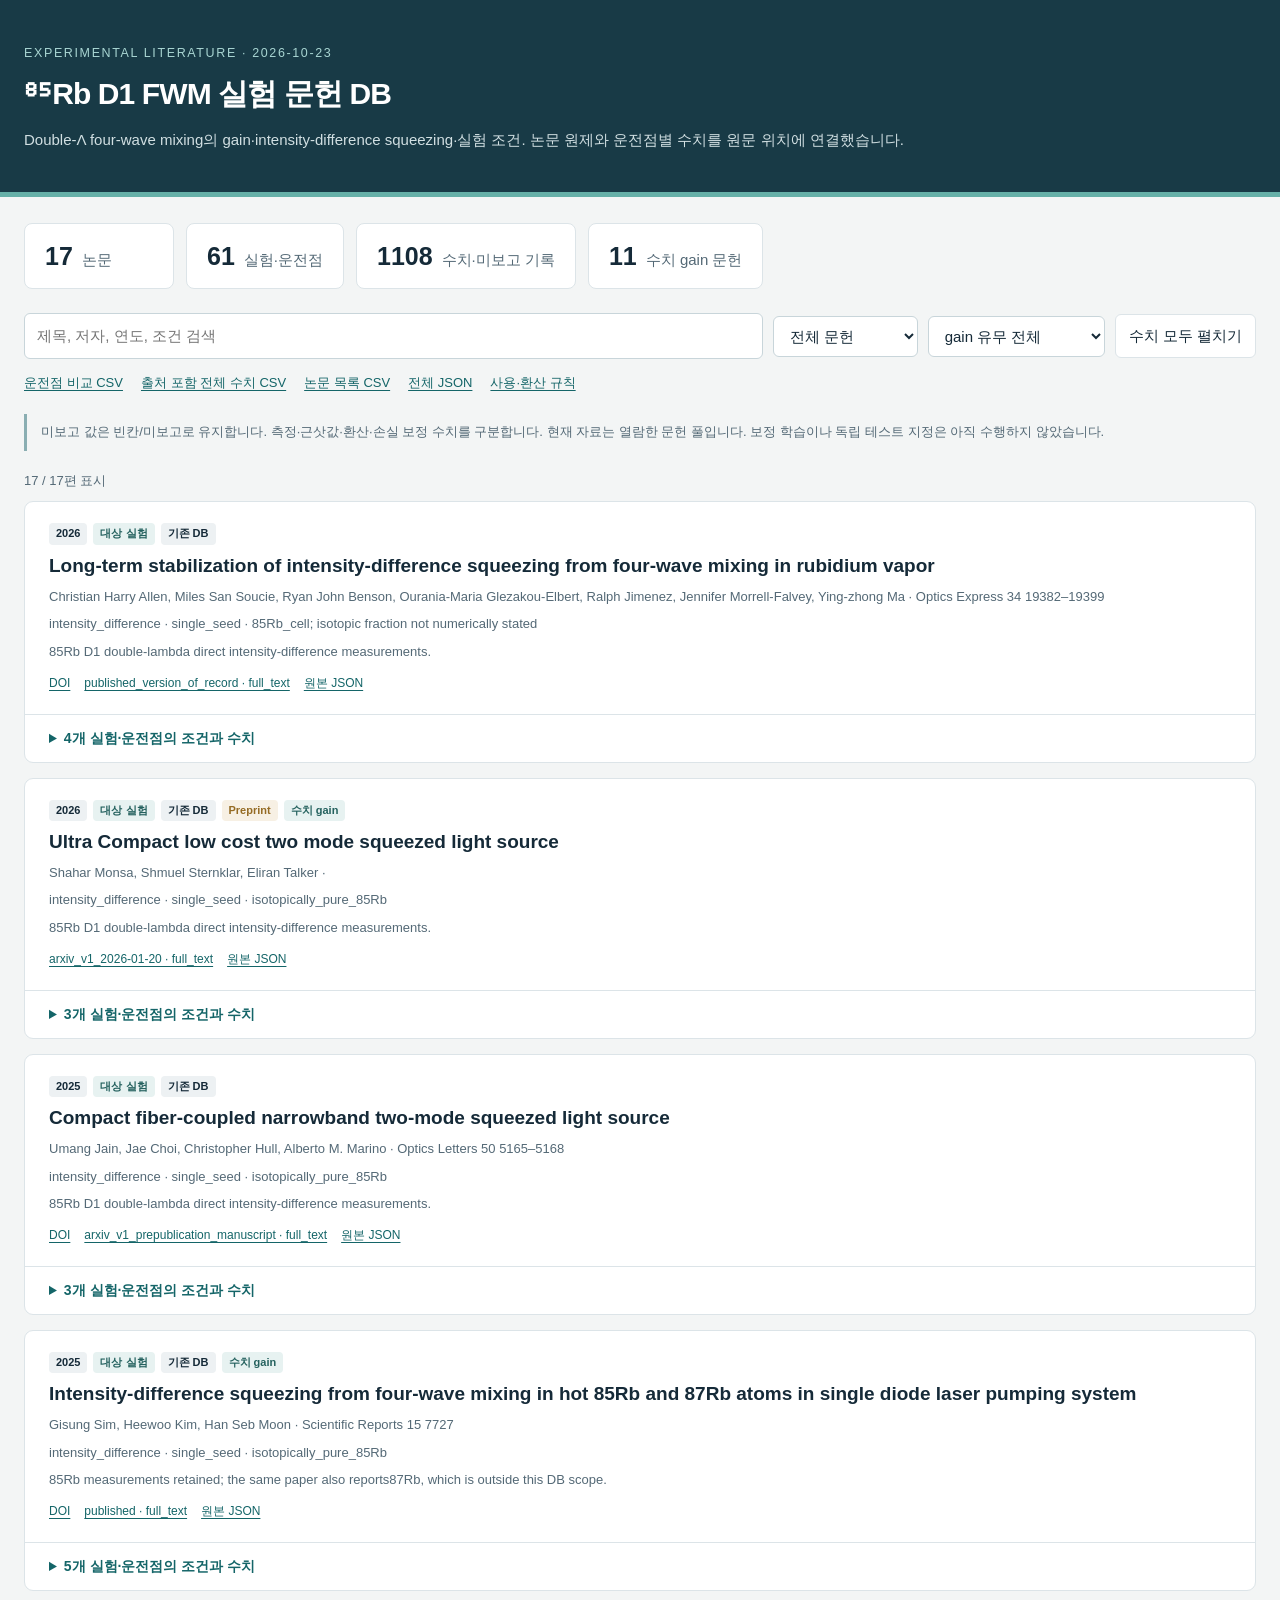
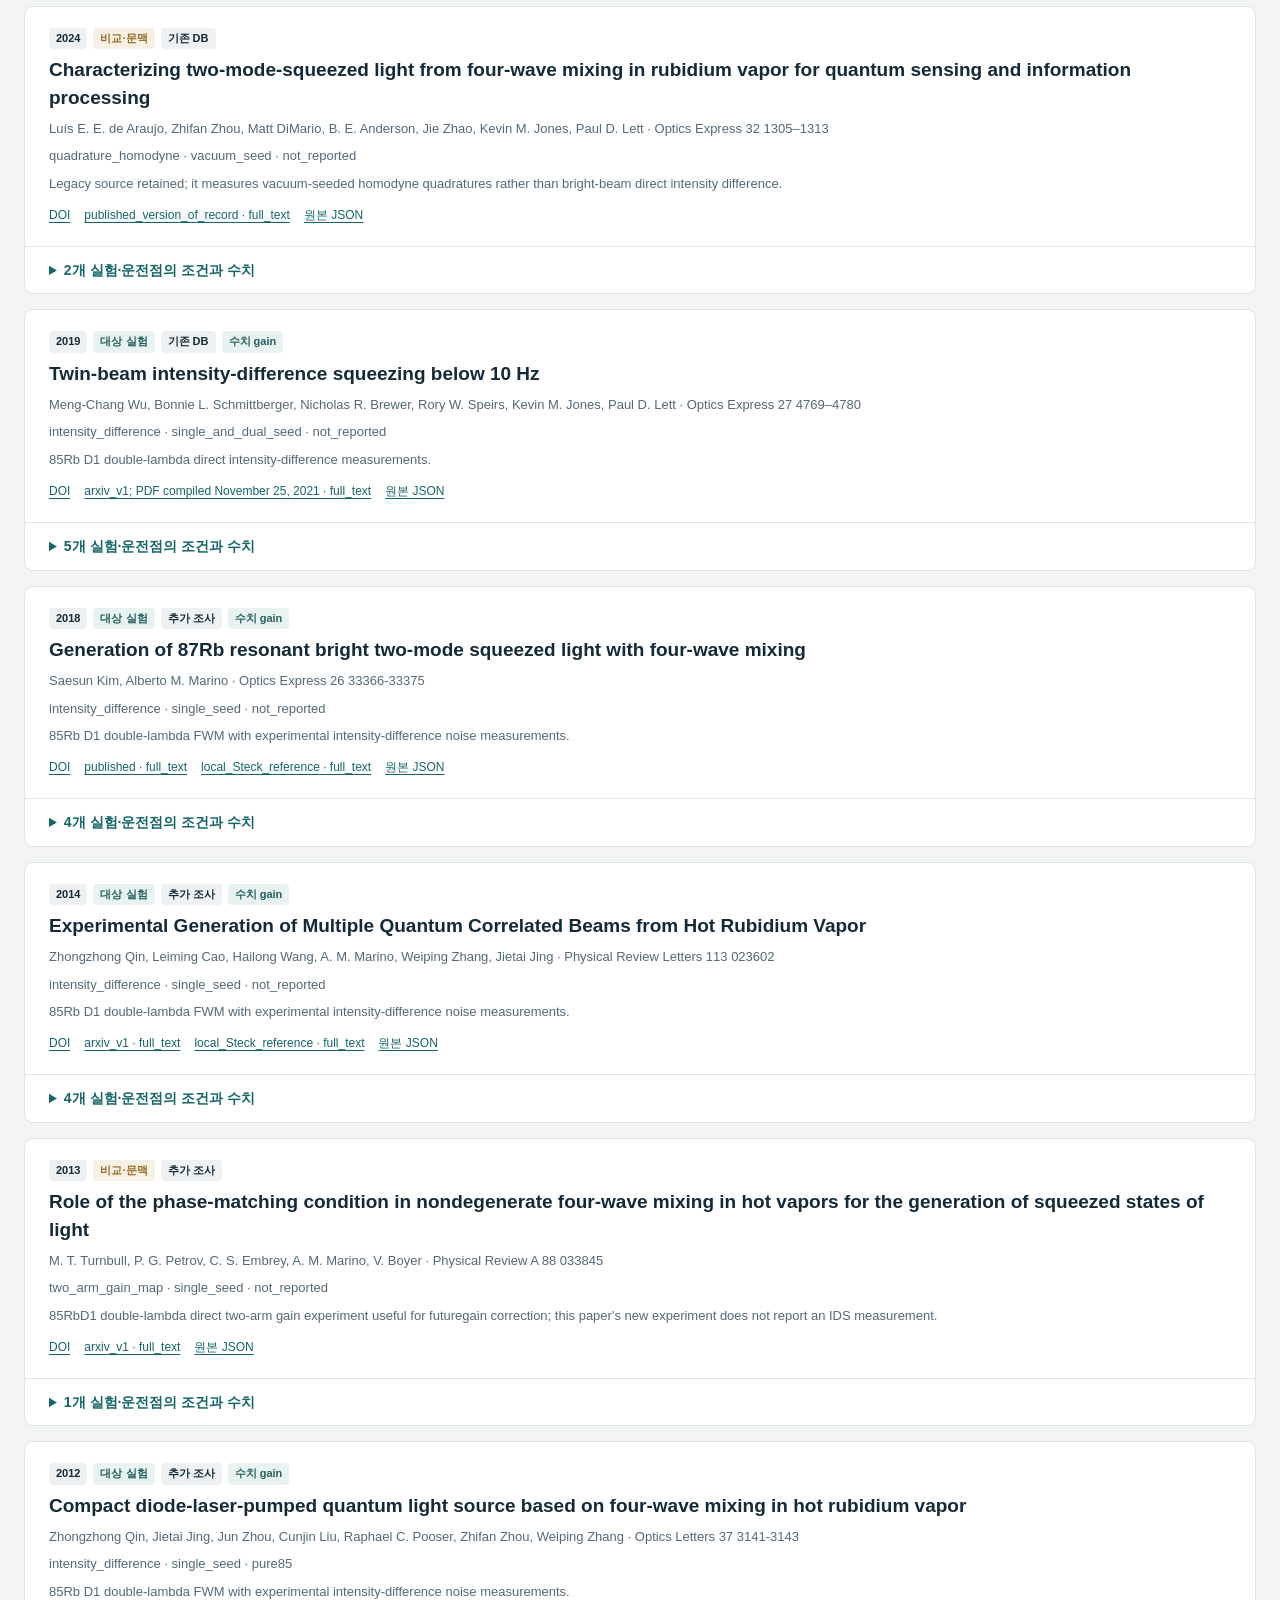
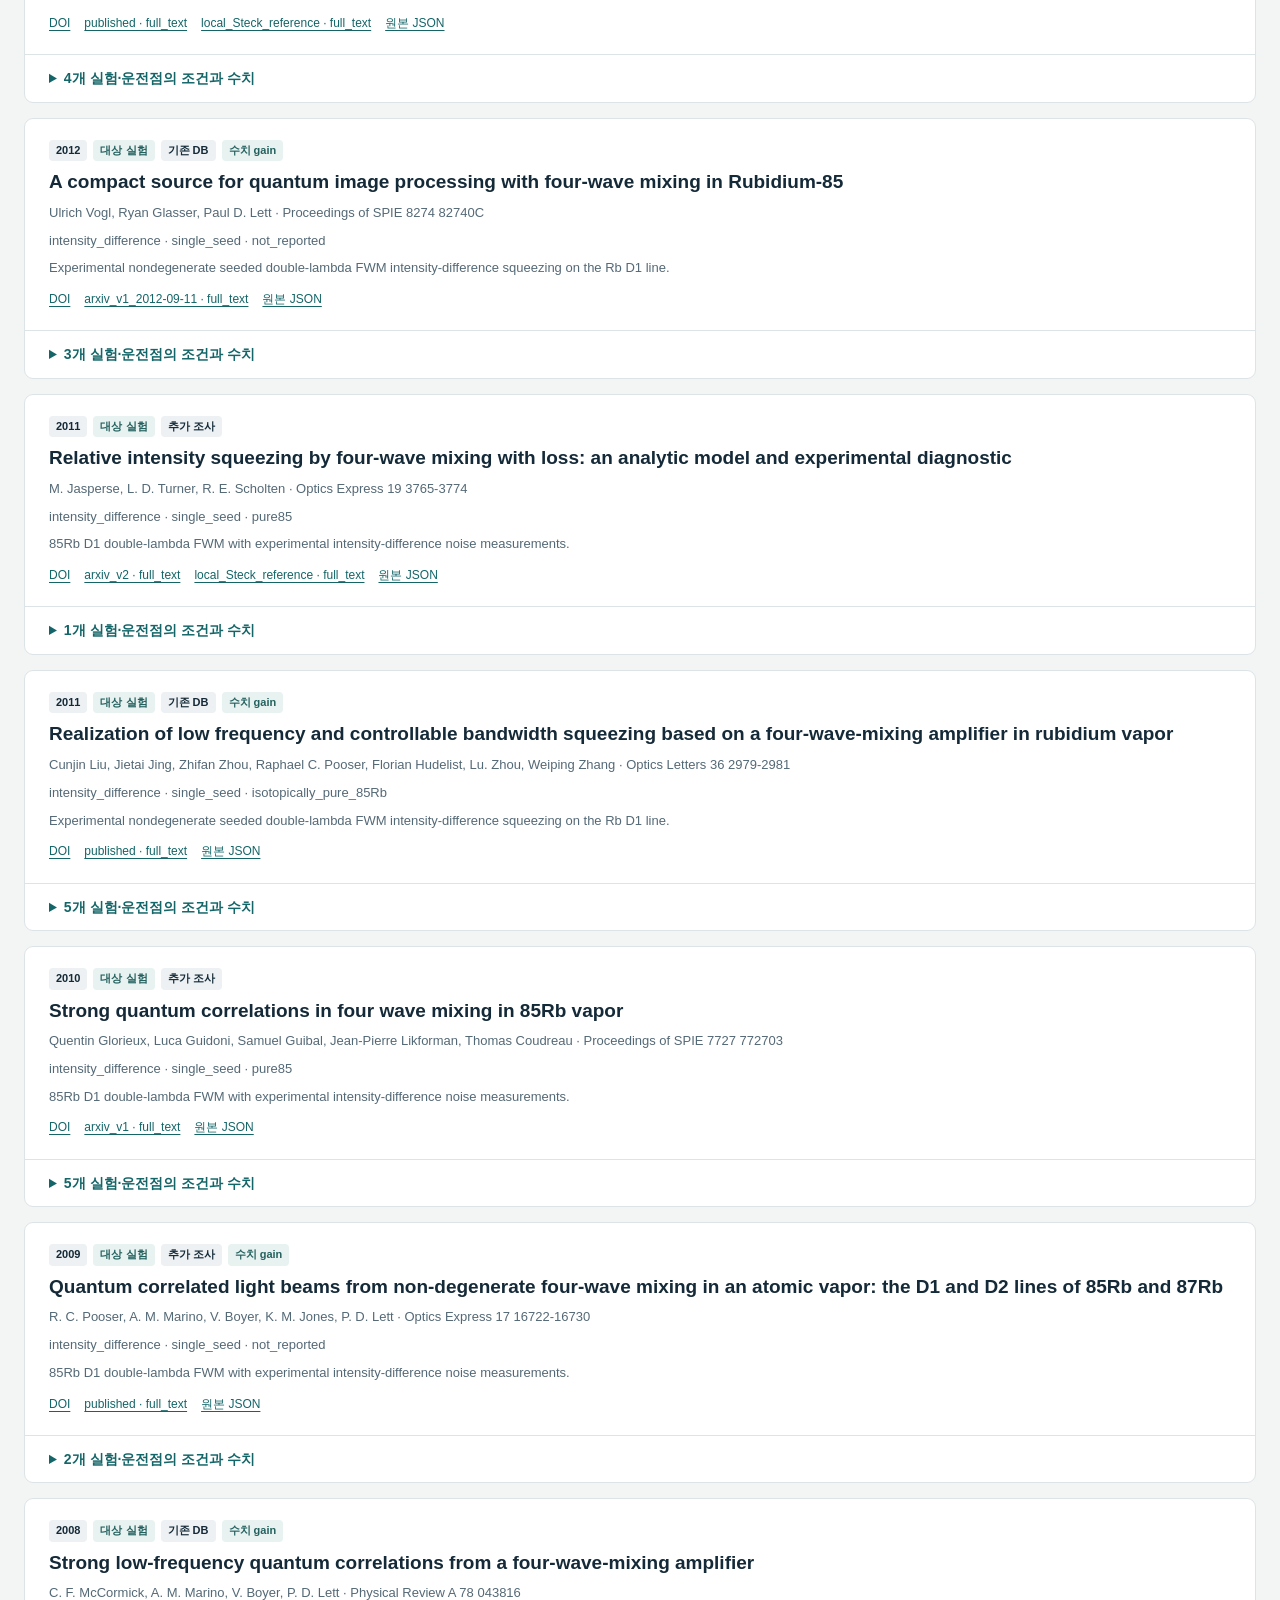
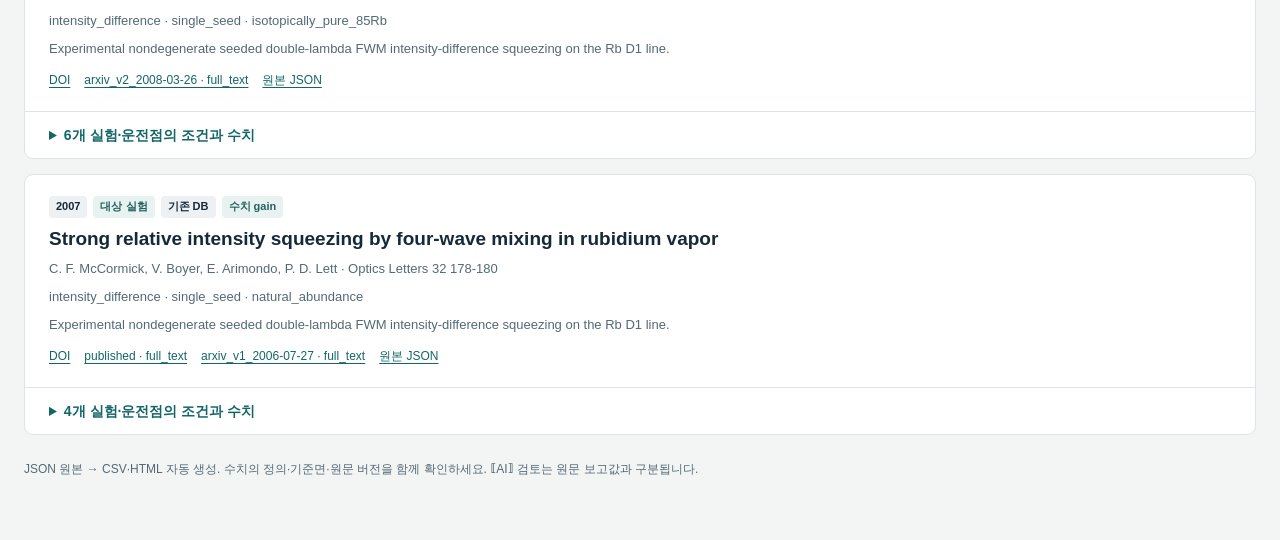
==== commit 9a5f0fb1: "docs(fwm): audit legacy literature provenance Link ten historical columns to primary-source conditio" ====
--- a/references/fwm_experiments/index.html
+++ b/references/fwm_experiments/index.html
@@ -17,8 +17,8 @@
 <div class="result-count" id="count" role="status"></div><div id="papers"></div>
 <footer>JSON 원본 → CSV·HTML 자동 생성. 수치의 정의·기준면·원문 버전을 함께 확인하세요. ⟦AI⟧ 검토는 원문 보고값과 구분됩니다.</footer>
 </main>
-<script id="data" type="application/json">[{"schema_version": 1, "paper_id": "allen_2026_oe", "title": "Long-term stabilization of intensity-difference squeezing from four-wave mixing in rubidium vapor", "authors": ["Christian Harry Allen", "Miles San Soucie", "Ryan John Benson", "Ourania-Maria Glezakou-Elbert", "Ralph Jimenez", "Jennifer Morrell-Falvey", "Ying-zhong Ma"], "year": 2026, "publication": {"journal": "Optics Express", "volume": "34", "issue": "10", "pages": "19382–19399", "doi": "10.1364/OE.600911", "arxiv_id": "", "status": "published"}, "legacy_column": "Allen_2026_OE", "scope": {"species": "85Rb", "line": "D1", "configuration": "double_lambda", "measurement": "intensity_difference", "seed_mode": "single_seed", "inclusion": "primary", "reason": "85Rb D1 double-lambda direct intensity-difference measurements.", "isotope_composition": "85Rb_cell; isotopic fraction not numerically stated"}, "sources": [{"source_id": "main", "url": "https://doi.org/10.1364/OE.600911", "path": "../2026 OE Long-term stabilization ids.pdf", "access": "full_text", "version": "published_version_of_record", "sha256": "e00d1800113ee00bedf9222ea0b7b68b4e6a0f380a2425e32d84c838dde3e645", "pages": 18, "accessed_on": "2026-10-23"}], "apparatus_group": "ornl_jila_allen_ma_fwm", "experiments": [{"experiment_id": "fig3_optimum", "label": "Best direct and slope measurements", "kind": "operating_point", "conditions": [{"quantity": "temperature", "value": 118, "unit": "degC", "value_type": "approximate", "basis": "", "reference": null, "plane": "", "source_id": "main", "locator": "PDF p.3, Sec.2.1", "evidence": "The cited run reports temperature.", "notes": ""}, {"quantity": "cell_length", "value": 12.5, "unit": "mm", "value_type": "reported", "basis": "", "reference": null, "plane": "", "source_id": "main", "locator": "PDF p.3, Sec.2.1", "evidence": "The cited run reports cell length.", "notes": ""}, {"quantity": "pump_power", "value": 500, "unit": "mW", "value_type": "reported", "basis": "", "reference": null, "plane": "before vapor cell", "source_id": "main", "locator": "PDF p.3, Sec.2.1", "evidence": "The cited run reports pump power.", "notes": ""}, {"quantity": "opd_reported", "value": 950, "unit": "MHz", "value_type": "reported", "basis": "", "reference": "blue of85Rb F=2 to Fprime=3 as resolved inFig.1b", "plane": "", "source_id": "main", "locator": "PDF p.3, Fig.1(b) and Sec.2.1", "evidence": "The cited run reports opd reported.", "notes": ""}, {"quantity": "opd_gabes", "value": 0.95, "unit": "GHz", "value_type": "derived", "basis": "", "reference": "pump minus 85Rb F=2 to Fprime=3", "plane": "", "source_id": "main", "locator": "PDF p.3, Fig.1(b)", "evidence": "The cited run reports opd gabes.", "notes": "", "derivation": {"formula": "950 MHz / 1000", "inputs": ["opd_reported"]}}, {"quantity": "tpd_reported", "value": -1, "unit": "MHz", "value_type": "reported", "basis": "", "reference": "paper delta2 relative to ground hyperfine splitting", "plane": "", "source_id": "main", "locator": "PDF pp.3–4 Fig.1b and Sec.2.1", "evidence": "The cited run reports tpd reported.", "notes": ""}, {"quantity": "tpd_gabes", "value": null, "unit": "MHz", "value_type": "not_reported", "basis": "", "reference": "seed=pump-3035.732439 MHz+delta", "plane": "", "source_id": "main", "locator": "PDF pp.3–4", "evidence": "Negative sideband detuning is stated, but no algebraic definition of its sign is given; do not use a guessed conversion.", "notes": "Negative sideband detuning is stated, but no algebraic definition of its sign is given; do not use a guessed conversion."}, {"quantity": "crossing_angle", "value": 0.35, "unit": "deg", "value_type": "approximate", "basis": "", "reference": null, "plane": "", "source_id": "main", "locator": "PDF p.5, Sec.2.1", "evidence": "The cited run reports crossing angle.", "notes": ""}, {"quantity": "pump_beam_size", "value": 1400, "unit": "um", "value_type": "approximate", "basis": "D4sigma waist diameter", "reference": null, "plane": "", "source_id": "main", "locator": "PDF p.5, Sec.2.1", "evidence": "The cited run reports pump beam size using D4sigma waist diameter.", "notes": ""}, {"quantity": "seed_beam_size", "value": 780, "unit": "um", "value_type": "approximate", "basis": "D4sigma waist diameter", "reference": null, "plane": "", "source_id": "main", "locator": "PDF p.5, Sec.2.1", "evidence": "The cited run reports seed beam size using D4sigma waist diameter.", "notes": ""}, {"quantity": "pump_radius", "value": null, "unit": "um", "value_type": "not_reported", "basis": "", "reference": null, "plane": "", "source_id": "main", "locator": "PDF p.5, Sec.2.1", "evidence": "D4sigma diameter converts to1/e2 radius only for a Gaussian profile; retain measured definition.", "notes": "D4sigma diameter converts to1/e2 radius only for a Gaussian profile; retain measured definition."}, {"quantity": "seed_radius", "value": null, "unit": "um", "value_type": "not_reported", "basis": "", "reference": null, "plane": "", "source_id": "main", "locator": "PDF p.5, Sec.2.1", "evidence": "D4sigma diameter converts to1/e2 radius only for a Gaussian profile; retain measured definition.", "notes": "D4sigma diameter converts to1/e2 radius only for a Gaussian profile; retain measured definition."}, {"quantity": "resolution_bandwidth", "value": 10, "unit": "kHz", "value_type": "reported", "basis": "", "reference": null, "plane": "", "source_id": "main", "locator": "PDF p.5 Sec.2.1", "evidence": "The cited run reports resolution bandwidth.", "notes": ""}, {"quantity": "video_bandwidth", "value": 1, "unit": "kHz", "value_type": "reported", "basis": "", "reference": null, "plane": "", "source_id": "main", "locator": "PDF p.5 Sec.2.1", "evidence": "The cited run reports video bandwidth.", "notes": ""}, {"quantity": "analysis_frequency", "value": null, "unit": "kHz", "value_type": "range", "basis": "IDNP averaged over analysis-frequency interval", "reference": null, "plane": "", "source_id": "main", "locator": "PDF p.5 Sec.2.1", "evidence": "The cited run reports analysis frequency using IDNP averaged over analysis-frequency interval.", "notes": "", "lower": 150, "upper": 250}, {"quantity": "detector_qe", "value": null, "unit": "%", "value_type": "not_reported", "basis": "", "reference": null, "plane": "", "source_id": "main", "locator": "PDF pp.3–5 Sec.2.1", "evidence": "Photodiode model specified but no QE numeric assigned in article. Do not import a manual nominal QE as a measurement.", "notes": "Photodiode model specified but no QE numeric assigned in article. Do not import a manual nominal QE as a measurement."}, {"quantity": "probe_gain", "value": null, "unit": "1", "value_type": "not_reported", "basis": "", "reference": null, "plane": "", "source_id": "main", "locator": "PDF pp.8–11 Sec.3.1–3.2", "evidence": "Gain defined as probe/seed but probe output not numerically given for the optimum.", "notes": "Gain defined as probe/seed but probe output not numerically given for the optimum."}, {"quantity": "seed_power", "value": 12, "unit": "uW", "value_type": "reported", "basis": "", "reference": null, "plane": "input probe seed", "source_id": "main", "locator": "PDF p.8 Sec.3.1", "evidence": "The cited run reports seed power.", "notes": ""}], "results": [{"quantity": "squeezing_measured", "value": -8.2, "unit": "dB", "value_type": "reported", "basis": "", "reference": null, "plane": "", "source_id": "main", "locator": "PDF p.8 Sec.3.1 and Fig.3a", "evidence": "The cited run reports squeezing measured.", "notes": ""}, {"quantity": "output_conjugate_power", "value": 218, "unit": "uW", "value_type": "reported", "basis": "", "reference": null, "plane": "conjugate output; measurement throughput not quantified", "source_id": "main", "locator": "PDF p.8 Sec.3.1", "evidence": "The cited run reports output conjugate power.", "notes": ""}, {"quantity": "noise_slope_ratio", "value": 0.131, "unit": "1", "value_type": "reported", "basis": "", "reference": null, "plane": "", "source_id": "main", "locator": "PDF p.8 Fig.3b caption", "evidence": "The cited run reports noise slope ratio.", "notes": ""}, {"quantity": "squeezing_slope", "value": -8.8, "unit": "dB", "value_type": "reported", "basis": "", "reference": null, "plane": "", "source_id": "main", "locator": "PDF p.8 Fig.3b caption", "evidence": "The cited run reports squeezing slope.", "notes": ""}, {"quantity": "conjugate_output_input_power_ratio", "value": 18.166667, "unit": "1", "value_type": "derived", "basis": "output conjugate / input seed, no plane correction", "reference": null, "plane": "", "source_id": "main", "locator": "PDF p.8 Sec.3.1", "evidence": "The cited run reports conjugate output input power ratio using output conjugate / input seed, no plane correction.", "notes": "Not an atomic gain; do not infer probeG=1+Gc in an absorbing medium.", "derivation": {"formula": "218 uW / 12 uW", "inputs": ["output_conjugate_power", "seed_power"]}}], "notes": ["Best direct12uW run differs from14uW stability-run input. Slope-based-8.8dB is not a loss-corrected-8.2dB measurement."]}, {"experiment_id": "stability_initial", "label": "Initial conditions for stability runs", "kind": "operating_point", "conditions": [{"quantity": "temperature", "value": 118, "unit": "degC", "value_type": "approximate", "basis": "", "reference": null, "plane": "", "source_id": "main", "locator": "PDF p.3, Sec.2.1", "evidence": "The cited run reports temperature.", "notes": ""}, {"quantity": "cell_length", "value": 12.5, "unit": "mm", "value_type": "reported", "basis": "", "reference": null, "plane": "", "source_id": "main", "locator": "PDF p.3, Sec.2.1", "evidence": "The cited run reports cell length.", "notes": ""}, {"quantity": "pump_power", "value": 500, "unit": "mW", "value_type": "reported", "basis": "", "reference": null, "plane": "before vapor cell", "source_id": "main", "locator": "PDF p.3, Sec.2.1", "evidence": "The cited run reports pump power.", "notes": ""}, {"quantity": "opd_reported", "value": 950, "unit": "MHz", "value_type": "reported", "basis": "", "reference": "blue of85Rb F=2 to Fprime=3 as resolved inFig.1b", "plane": "", "source_id": "main", "locator": "PDF p.3, Fig.1(b) and Sec.2.1", "evidence": "The cited run reports opd reported.", "notes": ""}, {"quantity": "opd_gabes", "value": 0.95, "unit": "GHz", "value_type": "derived", "basis": "", "reference": "pump minus 85Rb F=2 to Fprime=3", "plane": "", "source_id": "main", "locator": "PDF p.3, Fig.1(b)", "evidence": "The cited run reports opd gabes.", "notes": "", "derivation": {"formula": "950 MHz / 1000", "inputs": ["opd_reported"]}}, {"quantity": "tpd_reported", "value": -1, "unit": "MHz", "value_type": "reported", "basis": "", "reference": "paper delta2 relative to ground hyperfine splitting", "plane": "", "source_id": "main", "locator": "PDF pp.3–4 Fig.1b and Sec.2.1", "evidence": "The cited run reports tpd reported.", "notes": ""}, {"quantity": "tpd_gabes", "value": null, "unit": "MHz", "value_type": "not_reported", "basis": "", "reference": "seed=pump-3035.732439 MHz+delta", "plane": "", "source_id": "main", "locator": "PDF pp.3–4", "evidence": "Negative sideband detuning is stated, but no algebraic definition of its sign is given; do not use a guessed conversion.", "notes": "Negative sideband detuning is stated, but no algebraic definition of its sign is given; do not use a guessed conversion."}, {"quantity": "crossing_angle", "value": 0.35, "unit": "deg", "value_type": "approximate", "basis": "", "reference": null, "plane": "", "source_id": "main", "locator": "PDF p.5, Sec.2.1", "evidence": "The cited run reports crossing angle.", "notes": ""}, {"quantity": "pump_beam_size", "value": 1400, "unit": "um", "value_type": "approximate", "basis": "D4sigma waist diameter", "reference": null, "plane": "", "source_id": "main", "locator": "PDF p.5, Sec.2.1", "evidence": "The cited run reports pump beam size using D4sigma waist diameter.", "notes": ""}, {"quantity": "seed_beam_size", "value": 780, "unit": "um", "value_type": "approximate", "basis": "D4sigma waist diameter", "reference": null, "plane": "", "source_id": "main", "locator": "PDF p.5, Sec.2.1", "evidence": "The cited run reports seed beam size using D4sigma waist diameter.", "notes": ""}, {"quantity": "pump_radius", "value": null, "unit": "um", "value_type": "not_reported", "basis": "", "reference": null, "plane": "", "source_id": "main", "locator": "PDF p.5, Sec.2.1", "evidence": "D4sigma diameter converts to1/e2 radius only for a Gaussian profile; retain measured definition.", "notes": "D4sigma diameter converts to1/e2 radius only for a Gaussian profile; retain measured definition."}, {"quantity": "seed_radius", "value": null, "unit": "um", "value_type": "not_reported", "basis": "", "reference": null, "plane": "", "source_id": "main", "locator": "PDF p.5, Sec.2.1", "evidence": "D4sigma diameter converts to1/e2 radius only for a Gaussian profile; retain measured definition.", "notes": "D4sigma diameter converts to1/e2 radius only for a Gaussian profile; retain measured definition."}, {"quantity": "resolution_bandwidth", "value": 10, "unit": "kHz", "value_type": "reported", "basis": "", "reference": null, "plane": "", "source_id": "main", "locator": "PDF p.5 Sec.2.1", "evidence": "The cited run reports resolution bandwidth.", "notes": ""}, {"quantity": "video_bandwidth", "value": 1, "unit": "kHz", "value_type": "reported", "basis": "", "reference": null, "plane": "", "source_id": "main", "locator": "PDF p.5 Sec.2.1", "evidence": "The cited run reports video bandwidth.", "notes": ""}, {"quantity": "analysis_frequency", "value": null, "unit": "kHz", "value_type": "range", "basis": "IDNP averaged over analysis-frequency interval", "reference": null, "plane": "", "source_id": "main", "locator": "PDF p.5 Sec.2.1", "evidence": "The cited run reports analysis frequency using IDNP averaged over analysis-frequency interval.", "notes": "", "lower": 150, "upper": 250}, {"quantity": "detector_qe", "value": null, "unit": "%", "value_type": "not_reported", "basis": "", "reference": null, "plane": "", "source_id": "main", "locator": "PDF pp.3–5 Sec.2.1", "evidence": "Photodiode model specified but no QE numeric assigned in article. Do not import a manual nominal QE as a measurement.", "notes": "Photodiode model specified but no QE numeric assigned in article. Do not import a manual nominal QE as a measurement."}, {"quantity": "probe_gain", "value": null, "unit": "1", "value_type": "not_reported", "basis": "", "reference": null, "plane": "", "source_id": "main", "locator": "PDF pp.8–11 Sec.3.1–3.2", "evidence": "Gain defined as probe/seed but probe output not numerically given for the optimum.", "notes": "Gain defined as probe/seed but probe output not numerically given for the optimum."}, {"quantity": "seed_power", "value": 14, "unit": "uW", "value_type": "reported", "basis": "", "reference": null, "plane": "input probe seed", "source_id": "main", "locator": "PDF p.3 Sec.2.1", "evidence": "The cited run reports seed power.", "notes": ""}], "results": [{"quantity": "output_conjugate_power", "value": 218, "unit": "uW", "value_type": "approximate", "basis": "", "reference": null, "plane": "initial conjugate output", "source_id": "main", "locator": "PDF p.3 Sec.2.1", "evidence": "The cited run reports output conjugate power.", "notes": ""}, {"quantity": "conjugate_output_input_power_ratio", "value": 15.571429, "unit": "1", "value_type": "derived", "basis": "output conjugate / input seed, no plane correction", "reference": null, "plane": "", "source_id": "main", "locator": "PDF p.3 Sec.2.1", "evidence": "The cited run reports conjugate output input power ratio using output conjugate / input seed, no plane correction.", "notes": "", "derivation": {"formula": "218 uW / 14 uW", "inputs": ["output_conjugate_power", "seed_power"]}}], "notes": ["Every stability run starts at approximately218uW conjugate; same output does not mean same12uW optimum input."]}, {"experiment_id": "fig4_parameter_sweeps", "label": "Six independent one-control sweeps", "kind": "sweep", "conditions": [{"quantity": "temperature", "value": 118, "unit": "degC", "value_type": "approximate", "basis": "", "reference": null, "plane": "", "source_id": "main", "locator": "PDF p.3, Sec.2.1", "evidence": "The cited run reports temperature.", "notes": ""}, {"quantity": "cell_length", "value": 12.5, "unit": "mm", "value_type": "reported", "basis": "", "reference": null, "plane": "", "source_id": "main", "locator": "PDF p.3, Sec.2.1", "evidence": "The cited run reports cell length.", "notes": ""}, {"quantity": "pump_power", "value": 500, "unit": "mW", "value_type": "reported", "basis": "", "reference": null, "plane": "before vapor cell", "source_id": "main", "locator": "PDF p.3, Sec.2.1", "evidence": "The cited run reports pump power.", "notes": ""}, {"quantity": "opd_reported", "value": 950, "unit": "MHz", "value_type": "reported", "basis": "", "reference": "blue of85Rb F=2 to Fprime=3 as resolved inFig.1b", "plane": "", "source_id": "main", "locator": "PDF p.3, Fig.1(b) and Sec.2.1", "evidence": "The cited run reports opd reported.", "notes": ""}, {"quantity": "opd_gabes", "value": 0.95, "unit": "GHz", "value_type": "derived", "basis": "", "reference": "pump minus 85Rb F=2 to Fprime=3", "plane": "", "source_id": "main", "locator": "PDF p.3, Fig.1(b)", "evidence": "The cited run reports opd gabes.", "notes": "", "derivation": {"formula": "950 MHz / 1000", "inputs": ["opd_reported"]}}, {"quantity": "tpd_reported", "value": -1, "unit": "MHz", "value_type": "reported", "basis": "", "reference": "paper delta2 relative to ground hyperfine splitting", "plane": "", "source_id": "main", "locator": "PDF pp.3–4 Fig.1b and Sec.2.1", "evidence": "The cited run reports tpd reported.", "notes": ""}, {"quantity": "tpd_gabes", "value": null, "unit": "MHz", "value_type": "not_reported", "basis": "", "reference": "seed=pump-3035.732439 MHz+delta", "plane": "", "source_id": "main", "locator": "PDF pp.3–4", "evidence": "Negative sideband detuning is stated, but no algebraic definition of its sign is given; do not use a guessed conversion.", "notes": "Negative sideband detuning is stated, but no algebraic definition of its sign is given; do not use a guessed conversion."}, {"quantity": "crossing_angle", "value": 0.35, "unit": "deg", "value_type": "approximate", "basis": "", "reference": null, "plane": "", "source_id": "main", "locator": "PDF p.5, Sec.2.1", "evidence": "The cited run reports crossing angle.", "notes": ""}, {"quantity": "pump_beam_size", "value": 1400, "unit": "um", "value_type": "approximate", "basis": "D4sigma waist diameter", "reference": null, "plane": "", "source_id": "main", "locator": "PDF p.5, Sec.2.1", "evidence": "The cited run reports pump beam size using D4sigma waist diameter.", "notes": ""}, {"quantity": "seed_beam_size", "value": 780, "unit": "um", "value_type": "approximate", "basis": "D4sigma waist diameter", "reference": null, "plane": "", "source_id": "main", "locator": "PDF p.5, Sec.2.1", "evidence": "The cited run reports seed beam size using D4sigma waist diameter.", "notes": ""}, {"quantity": "pump_radius", "value": null, "unit": "um", "value_type": "not_reported", "basis": "", "reference": null, "plane": "", "source_id": "main", "locator": "PDF p.5, Sec.2.1", "evidence": "D4sigma diameter converts to1/e2 radius only for a Gaussian profile; retain measured definition.", "notes": "D4sigma diameter converts to1/e2 radius only for a Gaussian profile; retain measured definition."}, {"quantity": "seed_radius", "value": null, "unit": "um", "value_type": "not_reported", "basis": "", "reference": null, "plane": "", "source_id": "main", "locator": "PDF p.5, Sec.2.1", "evidence": "D4sigma diameter converts to1/e2 radius only for a Gaussian profile; retain measured definition.", "notes": "D4sigma diameter converts to1/e2 radius only for a Gaussian profile; retain measured definition."}, {"quantity": "resolution_bandwidth", "value": 10, "unit": "kHz", "value_type": "reported", "basis": "", "reference": null, "plane": "", "source_id": "main", "locator": "PDF p.5 Sec.2.1", "evidence": "The cited run reports resolution bandwidth.", "notes": ""}, {"quantity": "video_bandwidth", "value": 1, "unit": "kHz", "value_type": "reported", "basis": "", "reference": null, "plane": "", "source_id": "main", "locator": "PDF p.5 Sec.2.1", "evidence": "The cited run reports video bandwidth.", "notes": ""}, {"quantity": "analysis_frequency", "value": null, "unit": "kHz", "value_type": "range", "basis": "IDNP averaged over analysis-frequency interval", "reference": null, "plane": "", "source_id": "main", "locator": "PDF p.5 Sec.2.1", "evidence": "The cited run reports analysis frequency using IDNP averaged over analysis-frequency interval.", "notes": "", "lower": 150, "upper": 250}, {"quantity": "detector_qe", "value": null, "unit": "%", "value_type": "not_reported", "basis": "", "reference": null, "plane": "", "source_id": "main", "locator": "PDF pp.3–5 Sec.2.1", "evidence": "Photodiode model specified but no QE numeric assigned in article. Do not import a manual nominal QE as a measurement.", "notes": "Photodiode model specified but no QE numeric assigned in article. Do not import a manual nominal QE as a measurement."}, {"quantity": "probe_gain", "value": null, "unit": "1", "value_type": "not_reported", "basis": "", "reference": null, "plane": "", "source_id": "main", "locator": "PDF pp.8–11 Sec.3.1–3.2", "evidence": "Gain defined as probe/seed but probe output not numerically given for the optimum.", "notes": "Gain defined as probe/seed but probe output not numerically given for the optimum."}, {"quantity": "seed_power", "value": 12, "unit": "uW", "value_type": "reported", "basis": "", "reference": null, "plane": "", "source_id": "main", "locator": "PDF p.10 Fig.4 caption", "evidence": "The cited run reports seed power.", "notes": ""}, {"quantity": "etalon_temperature", "value": 26.95, "unit": "degC", "value_type": "reported", "basis": "", "reference": null, "plane": "", "source_id": "main", "locator": "PDF p.10 Fig.4 caption", "evidence": "The cited run reports etalon temperature.", "notes": ""}], "results": [], "notes": ["Fig.4 varies cell temperature, etalon temperature, OPD, TPD, seed power and pump power one at a time; fixed values above apply only to controls not being scanned. No plot points have been digitized into invented numeric targets. Figure data remain available in the source for future digitization."]}, {"experiment_id": "five_hour_stability", "label": "Five-hour controlled stability statistics", "kind": "time_series_summary", "conditions": [{"quantity": "temperature", "value": 118, "unit": "degC", "value_type": "approximate", "basis": "", "reference": null, "plane": "", "source_id": "main", "locator": "PDF p.3, Sec.2.1", "evidence": "The cited run reports temperature.", "notes": ""}, {"quantity": "cell_length", "value": 12.5, "unit": "mm", "value_type": "reported", "basis": "", "reference": null, "plane": "", "source_id": "main", "locator": "PDF p.3, Sec.2.1", "evidence": "The cited run reports cell length.", "notes": ""}, {"quantity": "pump_power", "value": 500, "unit": "mW", "value_type": "reported", "basis": "", "reference": null, "plane": "before vapor cell", "source_id": "main", "locator": "PDF p.3, Sec.2.1", "evidence": "The cited run reports pump power.", "notes": ""}, {"quantity": "opd_reported", "value": 950, "unit": "MHz", "value_type": "reported", "basis": "", "reference": "blue of85Rb F=2 to Fprime=3 as resolved inFig.1b", "plane": "", "source_id": "main", "locator": "PDF p.3, Fig.1(b) and Sec.2.1", "evidence": "The cited run reports opd reported.", "notes": ""}, {"quantity": "opd_gabes", "value": 0.95, "unit": "GHz", "value_type": "derived", "basis": "", "reference": "pump minus 85Rb F=2 to Fprime=3", "plane": "", "source_id": "main", "locator": "PDF p.3, Fig.1(b)", "evidence": "The cited run reports opd gabes.", "notes": "", "derivation": {"formula": "950 MHz / 1000", "inputs": ["opd_reported"]}}, {"quantity": "tpd_reported", "value": -1, "unit": "MHz", "value_type": "reported", "basis": "", "reference": "paper delta2 relative to ground hyperfine splitting", "plane": "", "source_id": "main", "locator": "PDF pp.3–4 Fig.1b and Sec.2.1", "evidence": "The cited run reports tpd reported.", "notes": ""}, {"quantity": "tpd_gabes", "value": null, "unit": "MHz", "value_type": "not_reported", "basis": "", "reference": "seed=pump-3035.732439 MHz+delta", "plane": "", "source_id": "main", "locator": "PDF pp.3–4", "evidence": "Negative sideband detuning is stated, but no algebraic definition of its sign is given; do not use a guessed conversion.", "notes": "Negative sideband detuning is stated, but no algebraic definition of its sign is given; do not use a guessed conversion."}, {"quantity": "crossing_angle", "value": 0.35, "unit": "deg", "value_type": "approximate", "basis": "", "reference": null, "plane": "", "source_id": "main", "locator": "PDF p.5, Sec.2.1", "evidence": "The cited run reports crossing angle.", "notes": ""}, {"quantity": "pump_beam_size", "value": 1400, "unit": "um", "value_type": "approximate", "basis": "D4sigma waist diameter", "reference": null, "plane": "", "source_id": "main", "locator": "PDF p.5, Sec.2.1", "evidence": "The cited run reports pump beam size using D4sigma waist diameter.", "notes": ""}, {"quantity": "seed_beam_size", "value": 780, "unit": "um", "value_type": "approximate", "basis": "D4sigma waist diameter", "reference": null, "plane": "", "source_id": "main", "locator": "PDF p.5, Sec.2.1", "evidence": "The cited run reports seed beam size using D4sigma waist diameter.", "notes": ""}, {"quantity": "pump_radius", "value": null, "unit": "um", "value_type": "not_reported", "basis": "", "reference": null, "plane": "", "source_id": "main", "locator": "PDF p.5, Sec.2.1", "evidence": "D4sigma diameter converts to1/e2 radius only for a Gaussian profile; retain measured definition.", "notes": "D4sigma diameter converts to1/e2 radius only for a Gaussian profile; retain measured definition."}, {"quantity": "seed_radius", "value": null, "unit": "um", "value_type": "not_reported", "basis": "", "reference": null, "plane": "", "source_id": "main", "locator": "PDF p.5, Sec.2.1", "evidence": "D4sigma diameter converts to1/e2 radius only for a Gaussian profile; retain measured definition.", "notes": "D4sigma diameter converts to1/e2 radius only for a Gaussian profile; retain measured definition."}, {"quantity": "resolution_bandwidth", "value": 10, "unit": "kHz", "value_type": "reported", "basis": "", "reference": null, "plane": "", "source_id": "main", "locator": "PDF p.5 Sec.2.1", "evidence": "The cited run reports resolution bandwidth.", "notes": ""}, {"quantity": "video_bandwidth", "value": 1, "unit": "kHz", "value_type": "reported", "basis": "", "reference": null, "plane": "", "source_id": "main", "locator": "PDF p.5 Sec.2.1", "evidence": "The cited run reports video bandwidth.", "notes": ""}, {"quantity": "analysis_frequency", "value": null, "unit": "kHz", "value_type": "range", "basis": "IDNP averaged over analysis-frequency interval", "reference": null, "plane": "", "source_id": "main", "locator": "PDF p.5 Sec.2.1", "evidence": "The cited run reports analysis frequency using IDNP averaged over analysis-frequency interval.", "notes": "", "lower": 150, "upper": 250}, {"quantity": "detector_qe", "value": null, "unit": "%", "value_type": "not_reported", "basis": "", "reference": null, "plane": "", "source_id": "main", "locator": "PDF pp.3–5 Sec.2.1", "evidence": "Photodiode model specified but no QE numeric assigned in article. Do not import a manual nominal QE as a measurement.", "notes": "Photodiode model specified but no QE numeric assigned in article. Do not import a manual nominal QE as a measurement."}, {"quantity": "probe_gain", "value": null, "unit": "1", "value_type": "not_reported", "basis": "", "reference": null, "plane": "", "source_id": "main", "locator": "PDF pp.8–11 Sec.3.1–3.2", "evidence": "Gain defined as probe/seed but probe output not numerically given for the optimum.", "notes": "Gain defined as probe/seed but probe output not numerically given for the optimum."}, {"quantity": "seed_power", "value": 14, "unit": "uW", "value_type": "reported", "basis": "", "reference": null, "plane": "", "source_id": "main", "locator": "PDF p.3 Sec.2.1", "evidence": "The cited run reports seed power.", "notes": ""}, {"quantity": "record_duration", "value": 5, "unit": "h", "value_type": "reported", "basis": "", "reference": null, "plane": "", "source_id": "main", "locator": "PDF p.12 Sec.3.3", "evidence": "The cited run reports record duration.", "notes": ""}, {"quantity": "laser_retuning_interval", "value": 10, "unit": "min", "value_type": "reported", "basis": "", "reference": null, "plane": "", "source_id": "main", "locator": "PDF p.12 Sec.3.3", "evidence": "The cited run reports laser retuning interval.", "notes": ""}], "results": [{"quantity": "squeezing_mean", "value": -7.905, "unit": "dB", "value_type": "reported", "basis": "", "reference": null, "plane": "", "source_id": "main", "locator": "PDF p.12 Sec.3.3", "evidence": "The cited run reports squeezing mean.", "notes": "", "uncertainty": {"value": 0.048, "unit": "dB", "kind": "as reported across repeated measurements", "confidence": "not specified"}}, {"quantity": "squeezing_standard_deviation", "value": 0.103, "unit": "dB", "value_type": "reported", "basis": "", "reference": null, "plane": "", "source_id": "main", "locator": "PDF p.12 Sec.3.3", "evidence": "The cited run reports squeezing standard deviation.", "notes": "", "uncertainty": {"value": 0.032, "unit": "dB", "kind": "as reported across repeated measurements", "confidence": "not specified"}}, {"quantity": "conjugate_power_relative_standard_deviation", "value": 4.26, "unit": "%", "value_type": "reported", "basis": "", "reference": null, "plane": "", "source_id": "main", "locator": "PDF p.14 Sec.3.3", "evidence": "The cited run reports conjugate power relative standard deviation.", "notes": "", "uncertainty": {"value": 1.39, "unit": "%", "kind": "as reported across repeated measurements", "confidence": "not specified"}}], "notes": ["Statistics aggregate multiple5-hour runs; these are not independent source gain operating points."]}], "ai_notes": ["⟦AI⟧ Source Fig.1b resolves the upper-state OPD reference more clearly than the genericFprime text.", "⟦AI⟧ Keep measured D4sigma diameters rather than label unconditional Gaussian1/e2 radii.", "⟦AI⟧ Best direct IDS, slope IDS and stability mean are separate observables. Gain cannot be inferred from squeezed-noise formula or conjugateG-1 identity in a lossy medium."]}, {"schema_version": 1, "paper_id": "dearaujo_2024_oe", "title": "Characterizing two-mode-squeezed light from four-wave mixing in rubidium vapor for quantum sensing and information processing", "authors": ["Luís E. E. de Araujo", "Zhifan Zhou", "Matt DiMario", "B. E. Anderson", "Jie Zhao", "Kevin M. Jones", "Paul D. Lett"], "year": 2024, "publication": {"journal": "Optics Express", "volume": "32", "issue": "2", "pages": "1305–1313", "doi": "10.1364/OE.507727", "arxiv_id": "", "status": "published"}, "legacy_column": "de_Araujo_2024_OE", "scope": {"species": "85Rb", "line": "D1", "configuration": "double_lambda", "measurement": "quadrature_homodyne", "seed_mode": "vacuum_seed", "inclusion": "context_only", "reason": "Legacy source retained; it measures vacuum-seeded homodyne quadratures rather than bright-beam direct intensity difference.", "isotope_composition": "not_reported"}, "sources": [{"source_id": "main", "url": "https://inspirehep.net/files/25e20174f5e87133854a80beee2fff1a", "path": "sources/dearaujo_2024_oe.pdf", "access": "full_text", "version": "published_version_of_record", "sha256": "0be3e63099a5b20e1483be0b13438266051135ea21c822ae6fa42ae003c1b923", "pages": 9, "accessed_on": "2026-10-23"}], "apparatus_group": "nist_lett_warm_rb", "experiments": [{"experiment_id": "optimum_delay_homodyne", "label": "Vacuum quadrature spectra with delay compensation", "kind": "operating_point", "conditions": [{"quantity": "temperature", "value": 120, "unit": "degC", "value_type": "approximate", "basis": "", "reference": null, "plane": "", "source_id": "main", "locator": "PDF p. 3, Sec. 2 Experiment", "evidence": "The cited run reports temperature.", "notes": ""}, {"quantity": "cell_length", "value": 12, "unit": "mm", "value_type": "reported", "basis": "", "reference": null, "plane": "", "source_id": "main", "locator": "PDF p. 3, Sec. 2 Experiment", "evidence": "The cited run reports cell length.", "notes": ""}, {"quantity": "total_pump_power_before_split", "value": 800, "unit": "mW", "value_type": "approximate", "basis": "pump before 50/50 division into signal and local-oscillator regions", "reference": null, "plane": "", "source_id": "main", "locator": "PDF p. 3, Sec. 2 Experiment", "evidence": "The cited run reports total pump power before split using pump before 50/50 division into signal and local-oscillator regions.", "notes": ""}, {"quantity": "pump_power", "value": 400, "unit": "mW", "value_type": "derived", "basis": "nominal power per pumped region", "reference": null, "plane": "", "source_id": "main", "locator": "PDF p. 3, Sec. 2 Experiment", "evidence": "The cited run reports pump power using nominal power per pumped region.", "notes": "Approximate; splitter/output path losses not quantified.", "derivation": {"formula": "800 mW / 2", "inputs": ["total_pump_power_before_split"]}}, {"quantity": "pump_beam_size", "value": 650, "unit": "um", "value_type": "approximate", "basis": "beam diameter; intensity convention not specified", "reference": null, "plane": "", "source_id": "main", "locator": "PDF p. 3, Sec. 2 Experiment", "evidence": "The cited run reports pump beam size using beam diameter; intensity convention not specified.", "notes": ""}, {"quantity": "pump_radius", "value": null, "unit": "um", "value_type": "not_reported", "basis": "", "reference": null, "plane": "", "source_id": "main", "locator": "PDF p. 3, Sec. 2 Experiment", "evidence": "Cannot identify 1/e2 radius from an unspecified beam-diameter definition.", "notes": "Cannot identify 1/e2 radius from an unspecified beam-diameter definition."}, {"quantity": "crossing_angle", "value": 0.3, "unit": "deg", "value_type": "approximate", "basis": "", "reference": null, "plane": "", "source_id": "main", "locator": "PDF p. 3, Sec. 2 Experiment", "evidence": "The cited run reports crossing angle.", "notes": "Stated for seed/pump generation of the LO; signal alignment uses the same procedure."}, {"quantity": "local_oscillator_power", "value": 500, "unit": "uW", "value_type": "approximate", "basis": "", "reference": null, "plane": "", "source_id": "main", "locator": "PDF p. 3, Sec. 2 Experiment", "evidence": "The cited run reports local oscillator power.", "notes": ""}, {"quantity": "homodyne_visibility", "value": 98, "unit": "%", "value_type": "lower_bound", "basis": "", "reference": null, "plane": "", "source_id": "main", "locator": "PDF p. 3, Sec. 2 Experiment", "evidence": "The cited run reports homodyne visibility.", "notes": ""}, {"quantity": "signal_seed_power", "value": 0, "unit": "uW", "value_type": "reported", "basis": "alignment seed blocked for squeezed-vacuum measurements", "reference": null, "plane": "", "source_id": "main", "locator": "PDF p. 3, Sec. 2 Experiment", "evidence": "The cited run reports signal seed power using alignment seed blocked for squeezed-vacuum measurements.", "notes": ""}, {"quantity": "opd_gabes", "value": null, "unit": "GHz", "value_type": "not_reported", "basis": "", "reference": "pump minus 85Rb F=2 to Fprime=3", "plane": "", "source_id": "main", "locator": "PDF p. 3, Sec. 2 Experiment", "evidence": "One-photon detuning is not numerically reported.", "notes": "One-photon detuning is not numerically reported."}, {"quantity": "tpd_gabes", "value": null, "unit": "MHz", "value_type": "not_reported", "basis": "", "reference": "seed=pump-3035.732439 MHz+delta", "plane": "", "source_id": "main", "locator": "PDF p. 3, Sec. 2 Experiment", "evidence": "Only approximate 3 GHz AOM downshift is given, not an optimized detuning.", "notes": "Only approximate 3 GHz AOM downshift is given, not an optimized detuning."}, {"quantity": "probe_gain", "value": null, "unit": "1", "value_type": "not_reported", "basis": "", "reference": null, "plane": "", "source_id": "main", "locator": "PDF p. 3, Sec. 2 Experiment", "evidence": "No comparable seeded probe gain value reported.", "notes": "No comparable seeded probe gain value reported."}, {"quantity": "conjugate_electrical_delay", "value": 10.4, "unit": "ns", "value_type": "approximate", "basis": "", "reference": null, "plane": "", "source_id": "main", "locator": "PDF p.4, Fig.2 caption", "evidence": "The cited run reports conjugate electrical delay.", "notes": ""}], "results": [{"quantity": "bandwidth", "value": 20, "unit": "MHz", "value_type": "approximate", "basis": "shot-noise crossing bandwidth", "reference": null, "plane": "", "source_id": "main", "locator": "PDF p.4, Sec.2 below Fig.2", "evidence": "The cited run reports bandwidth using shot-noise crossing bandwidth.", "notes": ""}, {"quantity": "bandwidth", "value": null, "unit": "MHz", "value_type": "range", "basis": "different homodyne spectra; not one hard cutoff", "reference": null, "plane": "", "source_id": "main", "locator": "PDF pp.4–5, Figs.2–3", "evidence": "The cited run reports bandwidth using different homodyne spectra; not one hard cutoff.", "notes": "", "lower": 15, "upper": 20}], "notes": ["Dual balanced homodyne detection measures amplitude-difference and phase-sum quadratures. Spectra have electronic noise subtracted."]}, {"experiment_id": "sub_hz_homodyne", "label": "Vacuum quadrature squeezing below 1 Hz", "kind": "operating_point", "conditions": [{"quantity": "temperature", "value": 120, "unit": "degC", "value_type": "approximate", "basis": "", "reference": null, "plane": "", "source_id": "main", "locator": "PDF p. 3, Sec. 2 Experiment", "evidence": "The cited run reports temperature.", "notes": ""}, {"quantity": "cell_length", "value": 12, "unit": "mm", "value_type": "reported", "basis": "", "reference": null, "plane": "", "source_id": "main", "locator": "PDF p. 3, Sec. 2 Experiment", "evidence": "The cited run reports cell length.", "notes": ""}, {"quantity": "total_pump_power_before_split", "value": 800, "unit": "mW", "value_type": "approximate", "basis": "pump before 50/50 division into signal and local-oscillator regions", "reference": null, "plane": "", "source_id": "main", "locator": "PDF p. 3, Sec. 2 Experiment", "evidence": "The cited run reports total pump power before split using pump before 50/50 division into signal and local-oscillator regions.", "notes": ""}, {"quantity": "pump_power", "value": 400, "unit": "mW", "value_type": "derived", "basis": "nominal power per pumped region", "reference": null, "plane": "", "source_id": "main", "locator": "PDF p. 3, Sec. 2 Experiment", "evidence": "The cited run reports pump power using nominal power per pumped region.", "notes": "Approximate; splitter/output path losses not quantified.", "derivation": {"formula": "800 mW / 2", "inputs": ["total_pump_power_before_split"]}}, {"quantity": "pump_beam_size", "value": 650, "unit": "um", "value_type": "approximate", "basis": "beam diameter; intensity convention not specified", "reference": null, "plane": "", "source_id": "main", "locator": "PDF p. 3, Sec. 2 Experiment", "evidence": "The cited run reports pump beam size using beam diameter; intensity convention not specified.", "notes": ""}, {"quantity": "pump_radius", "value": null, "unit": "um", "value_type": "not_reported", "basis": "", "reference": null, "plane": "", "source_id": "main", "locator": "PDF p. 3, Sec. 2 Experiment", "evidence": "Cannot identify 1/e2 radius from an unspecified beam-diameter definition.", "notes": "Cannot identify 1/e2 radius from an unspecified beam-diameter definition."}, {"quantity": "crossing_angle", "value": 0.3, "unit": "deg", "value_type": "approximate", "basis": "", "reference": null, "plane": "", "source_id": "main", "locator": "PDF p. 3, Sec. 2 Experiment", "evidence": "The cited run reports crossing angle.", "notes": "Stated for seed/pump generation of the LO; signal alignment uses the same procedure."}, {"quantity": "local_oscillator_power", "value": 500, "unit": "uW", "value_type": "approximate", "basis": "", "reference": null, "plane": "", "source_id": "main", "locator": "PDF p. 3, Sec. 2 Experiment", "evidence": "The cited run reports local oscillator power.", "notes": ""}, {"quantity": "homodyne_visibility", "value": 98, "unit": "%", "value_type": "lower_bound", "basis": "", "reference": null, "plane": "", "source_id": "main", "locator": "PDF p. 3, Sec. 2 Experiment", "evidence": "The cited run reports homodyne visibility.", "notes": ""}, {"quantity": "signal_seed_power", "value": 0, "unit": "uW", "value_type": "reported", "basis": "alignment seed blocked for squeezed-vacuum measurements", "reference": null, "plane": "", "source_id": "main", "locator": "PDF p. 3, Sec. 2 Experiment", "evidence": "The cited run reports signal seed power using alignment seed blocked for squeezed-vacuum measurements.", "notes": ""}, {"quantity": "opd_gabes", "value": null, "unit": "GHz", "value_type": "not_reported", "basis": "", "reference": "pump minus 85Rb F=2 to Fprime=3", "plane": "", "source_id": "main", "locator": "PDF p. 3, Sec. 2 Experiment", "evidence": "One-photon detuning is not numerically reported.", "notes": "One-photon detuning is not numerically reported."}, {"quantity": "tpd_gabes", "value": null, "unit": "MHz", "value_type": "not_reported", "basis": "", "reference": "seed=pump-3035.732439 MHz+delta", "plane": "", "source_id": "main", "locator": "PDF p. 3, Sec. 2 Experiment", "evidence": "Only approximate 3 GHz AOM downshift is given, not an optimized detuning.", "notes": "Only approximate 3 GHz AOM downshift is given, not an optimized detuning."}, {"quantity": "probe_gain", "value": null, "unit": "1", "value_type": "not_reported", "basis": "", "reference": null, "plane": "", "source_id": "main", "locator": "PDF p. 3, Sec. 2 Experiment", "evidence": "No comparable seeded probe gain value reported.", "notes": "No comparable seeded probe gain value reported."}, {"quantity": "record_duration", "value": 10, "unit": "s", "value_type": "reported", "basis": "", "reference": null, "plane": "", "source_id": "main", "locator": "PDF p.6, Fig.4 caption", "evidence": "The cited run reports record duration.", "notes": ""}], "results": [{"quantity": "squeezing_electronic_noise_subtracted", "value": -4, "unit": "dB", "value_type": "upper_bound", "basis": "vacuum-seeded two-mode quadrature noise", "reference": null, "plane": "", "source_id": "main", "locator": "PDF p.1 Introduction and p.6 Fig.4", "evidence": "The cited run reports squeezing electronic noise subtracted using vacuum-seeded two-mode quadrature noise.", "notes": ""}, {"quantity": "lowest_subshot_frequency", "value": 1, "unit": "Hz", "value_type": "upper_bound", "basis": "", "reference": null, "plane": "", "source_id": "main", "locator": "PDF p.6, Fig.4 discussion", "evidence": "The cited run reports lowest subshot frequency.", "notes": ""}], "notes": ["BNC tees replace RF splitters to remove instrumental low-frequency cutoff."]}], "ai_notes": ["⟦AI⟧ The historical -4 dB entry is a quadrature/homodyne result and cannot be mixed with direct IDS labels.", "⟦AI⟧ 800 mW is split across two regions; 400 mW is a nominal derived per-region value, not a directly measured independent input. Beam diameter650um does not identify 1/e2 radius325um without a profile convention."]}, {"schema_version": 1, "paper_id": "glorieux_2010_spie", "title": "Strong quantum correlations in four wave mixing in 85Rb vapor", "authors": ["Quentin Glorieux", "Luca Guidoni", "Samuel Guibal", "Jean-Pierre Likforman", "Thomas Coudreau"], "year": 2010, "publication": {"journal": "Proceedings of SPIE", "volume": "7727", "issue": "", "pages": "772703", "doi": "10.1117/12.854953", "arxiv_id": "1004.3950v1", "status": "published"}, "legacy_column": null, "apparatus_group": "paris_mpq_glorieux", "scope": {"species": "85Rb", "line": "D1", "configuration": "double_lambda", "measurement": "intensity_difference", "seed_mode": "single_seed", "inclusion": "primary", "reason": "85Rb D1 double-lambda FWM with experimental intensity-difference noise measurements.", "isotope_composition": "pure85"}, "sources": [{"source_id": "main", "url": "https://arxiv.org/pdf/1004.3950", "path": "sources/glorieux_2010_spie.pdf", "access": "full_text", "version": "arxiv_v1", "sha256": "9b2a0d5104951f15864520f03f516e6f181956205e31386aeb28e78f56d08629", "pages": 8, "accessed_on": "2026-10-23"}], "experiments": [{"experiment_id": "best_improved_detector", "label": "Fig.7 optimized IDS with opened S3883 detectors", "kind": "operating_point", "conditions": [{"quantity": "cell_length", "value": 12.5, "unit": "mm", "value_type": "reported", "basis": "", "reference": null, "plane": "not_specified", "source_id": "main", "locator": "PDF p.2, §2", "evidence": "", "notes": ""}, {"quantity": "pump_beam_size", "value": 650, "unit": "µm", "value_type": "reported", "basis": "radius at1/e²", "reference": null, "plane": "not_specified", "source_id": "main", "locator": "PDF p.2, §2", "evidence": "", "notes": ""}, {"quantity": "seed_beam_size", "value": 350, "unit": "µm", "value_type": "reported", "basis": "radius at1/e²", "reference": null, "plane": "not_specified", "source_id": "main", "locator": "PDF p.2, §2", "evidence": "", "notes": ""}, {"quantity": "pump_radius", "value": 650, "unit": "µm", "value_type": "derived", "basis": "1/e² intensity radius", "reference": null, "plane": "not_specified", "source_id": "main", "locator": "PDF p.2, §2", "evidence": "", "notes": "", "derivation": {"formula": "identity: explicit radius", "inputs": ["pump_beam_size"]}}, {"quantity": "seed_radius", "value": 350, "unit": "µm", "value_type": "derived", "basis": "1/e² intensity radius", "reference": null, "plane": "not_specified", "source_id": "main", "locator": "PDF p.2, §2", "evidence": "", "notes": "", "derivation": {"formula": "identity: explicit radius", "inputs": ["seed_beam_size"]}}, {"quantity": "crossing_angle", "value": 1, "unit": "mrad", "value_type": "approximate", "basis": "", "reference": null, "plane": "not_specified", "source_id": "main", "locator": "PDF p.2, §2", "evidence": "", "notes": ""}, {"quantity": "crossing_angle_deg", "value": 0.0572957795, "unit": "deg", "value_type": "derived", "basis": "", "reference": null, "plane": "not_specified", "source_id": "main", "locator": "PDF p.2, §2", "evidence": "", "notes": "Underlying angle is approximate; extra decimals are conversion only.", "derivation": {"formula": "1 mrad *180/(1000*pi)", "inputs": ["crossing_angle"]}}, {"quantity": "resolution_bandwidth", "value": 100, "unit": "kHz", "value_type": "reported", "basis": "", "reference": null, "plane": "not_specified", "source_id": "main", "locator": "PDF p.2, §2", "evidence": "", "notes": ""}, {"quantity": "video_bandwidth", "value": 10, "unit": "Hz", "value_type": "reported", "basis": "", "reference": null, "plane": "not_specified", "source_id": "main", "locator": "PDF p.2, §2", "evidence": "", "notes": ""}, {"quantity": "seed_power", "value": null, "unit": "µW", "value_type": "not_reported", "basis": "", "reference": null, "plane": "not_specified", "source_id": "main", "locator": "PDF pp.2-6", "evidence": "", "notes": "Probe availability0–300µW is an apparatus envelope; the optimum-point input power is not specified."}, {"quantity": "opd_gabes", "value": null, "unit": "GHz", "value_type": "not_reported", "basis": "", "reference": null, "plane": "not_specified", "source_id": "main", "locator": "PDF p.4, §3.2", "evidence": "", "notes": "§3.2 labels the detuning from F=3→5P1/2 while the unresolved-excited-state scheme does not establish a unique F′=3 origin; do not guess an offset."}, {"quantity": "temperature", "value": 118, "unit": "°C", "value_type": "reported", "basis": "", "reference": null, "plane": "not_specified", "source_id": "main", "locator": "PDF p.6, Fig.7 caption", "evidence": "", "notes": ""}, {"quantity": "pump_power", "value": 1200, "unit": "mW", "value_type": "reported", "basis": "", "reference": null, "plane": "not_specified", "source_id": "main", "locator": "PDF p.6, Fig.7 caption", "evidence": "", "notes": ""}, {"quantity": "opd_reported", "value": 750, "unit": "MHz", "value_type": "reported", "basis": "", "reference": "paper Δ; see conflicting F=3→5P1/2 description in§3.2", "plane": "not_specified", "source_id": "main", "locator": "PDF p.6, Fig.7 caption", "evidence": "", "notes": ""}, {"quantity": "tpd_reported", "value": 6, "unit": "MHz", "value_type": "reported", "basis": "paper δ sign; formal frequency equation not supplied", "reference": null, "plane": "not_specified", "source_id": "main", "locator": "PDF p.6, Fig.7 caption", "evidence": "", "notes": ""}, {"quantity": "analysis_frequency", "value": 1000, "unit": "kHz", "value_type": "approximate", "basis": "", "reference": null, "plane": "not_specified", "source_id": "main", "locator": "PDF p.6, Fig.7 caption", "evidence": "", "notes": ""}, {"quantity": "cell_output_window_loss", "value": 1.5, "unit": "%", "value_type": "reported", "basis": "", "reference": null, "plane": "not_specified", "source_id": "main", "locator": "PDF p.6, §3.5", "evidence": "", "notes": "", "uncertainty": {"value": 0.5, "unit": "percentage_point", "kind": "reported", "confidence": "not_specified"}}, {"quantity": "downstream_optical_loss", "value": 3, "unit": "%", "value_type": "reported", "basis": "PBS, iris, mirrors combined", "reference": null, "plane": "not_specified", "source_id": "main", "locator": "PDF p.6, §3.5", "evidence": "", "notes": "", "uncertainty": {"value": 1, "unit": "percentage_point", "kind": "estimated", "confidence": "not_specified"}}, {"quantity": "detector_qe", "value": null, "unit": "%", "value_type": "not_reported", "basis": "", "reference": null, "plane": "not_specified", "source_id": "main", "locator": "PDF p.6, §3.5", "evidence": "", "notes": "The paper explicitly says photodiode QE cannot be accurately determined because detector gain is unknown."}], "results": [{"quantity": "squeezing_electronic_noise_subtracted", "value": -9.2, "unit": "dB", "value_type": "reported", "basis": "", "reference": null, "plane": "not_specified", "source_id": "main", "locator": "PDF p.6, Fig.7", "evidence": "", "notes": "", "uncertainty": {"value": 0.5, "unit": "dB", "kind": "reported", "confidence": "not_specified"}}, {"quantity": "squeezing_loss_corrected", "value": -11.0, "unit": "dB", "value_type": "reported", "basis": "corrected only for propagation/cell losses, assuming perfect photodiode QE", "reference": null, "plane": "not_specified", "source_id": "main", "locator": "PDF p.7, §3.5", "evidence": "", "notes": "", "uncertainty": {"value": 0.7, "unit": "dB", "kind": "reported", "confidence": "not_specified"}}, {"quantity": "probe_gain", "value": null, "unit": "1", "value_type": "not_reported", "basis": "", "reference": null, "plane": "not_specified", "source_id": "main", "locator": "PDF p.6, Fig.7", "evidence": "", "notes": "No numeric gain given for the1200-mW best-noise setting; Fig.6 is a different sweep."}, {"quantity": "squeezing_measured", "value": null, "unit": "dB", "value_type": "not_reported", "basis": "", "reference": null, "plane": "not_specified", "source_id": "main", "locator": "PDF p.6, Fig.7", "evidence": "", "notes": "The shown−9.2dB has electronic noise removed; an uncorrected number is not provided."}], "notes": ["Improved opened HamamatsuS3883 detectors replace the earlier commercial balanced receiver."]}, {"experiment_id": "temperature_sweep", "label": "Fig.3 temperature sweep", "kind": "sweep", "conditions": [{"quantity": "cell_length", "value": 12.5, "unit": "mm", "value_type": "reported", "basis": "", "reference": null, "plane": "not_specified", "source_id": "main", "locator": "PDF p.2, §2", "evidence": "", "notes": ""}, {"quantity": "pump_beam_size", "value": 650, "unit": "µm", "value_type": "reported", "basis": "radius at1/e²", "reference": null, "plane": "not_specified", "source_id": "main", "locator": "PDF p.2, §2", "evidence": "", "notes": ""}, {"quantity": "seed_beam_size", "value": 350, "unit": "µm", "value_type": "reported", "basis": "radius at1/e²", "reference": null, "plane": "not_specified", "source_id": "main", "locator": "PDF p.2, §2", "evidence": "", "notes": ""}, {"quantity": "pump_radius", "value": 650, "unit": "µm", "value_type": "derived", "basis": "1/e² intensity radius", "reference": null, "plane": "not_specified", "source_id": "main", "locator": "PDF p.2, §2", "evidence": "", "notes": "", "derivation": {"formula": "identity: explicit radius", "inputs": ["pump_beam_size"]}}, {"quantity": "seed_radius", "value": 350, "unit": "µm", "value_type": "derived", "basis": "1/e² intensity radius", "reference": null, "plane": "not_specified", "source_id": "main", "locator": "PDF p.2, §2", "evidence": "", "notes": "", "derivation": {"formula": "identity: explicit radius", "inputs": ["seed_beam_size"]}}, {"quantity": "crossing_angle", "value": 1, "unit": "mrad", "value_type": "approximate", "basis": "", "reference": null, "plane": "not_specified", "source_id": "main", "locator": "PDF p.2, §2", "evidence": "", "notes": ""}, {"quantity": "crossing_angle_deg", "value": 0.0572957795, "unit": "deg", "value_type": "derived", "basis": "", "reference": null, "plane": "not_specified", "source_id": "main", "locator": "PDF p.2, §2", "evidence": "", "notes": "Underlying angle is approximate; extra decimals are conversion only.", "derivation": {"formula": "1 mrad *180/(1000*pi)", "inputs": ["crossing_angle"]}}, {"quantity": "resolution_bandwidth", "value": 100, "unit": "kHz", "value_type": "reported", "basis": "", "reference": null, "plane": "not_specified", "source_id": "main", "locator": "PDF p.2, §2", "evidence": "", "notes": ""}, {"quantity": "video_bandwidth", "value": 10, "unit": "Hz", "value_type": "reported", "basis": "", "reference": null, "plane": "not_specified", "source_id": "main", "locator": "PDF p.2, §2", "evidence": "", "notes": ""}, {"quantity": "seed_power", "value": null, "unit": "µW", "value_type": "not_reported", "basis": "", "reference": null, "plane": "not_specified", "source_id": "main", "locator": "PDF pp.2-6", "evidence": "", "notes": "Probe availability0–300µW is an apparatus envelope; the optimum-point input power is not specified."}, {"quantity": "opd_gabes", "value": null, "unit": "GHz", "value_type": "not_reported", "basis": "", "reference": null, "plane": "not_specified", "source_id": "main", "locator": "PDF p.4, §3.2", "evidence": "", "notes": "§3.2 labels the detuning from F=3→5P1/2 while the unresolved-excited-state scheme does not establish a unique F′=3 origin; do not guess an offset."}, {"quantity": "analysis_frequency", "value": 1500, "unit": "kHz", "value_type": "reported", "basis": "", "reference": null, "plane": "not_specified", "source_id": "main", "locator": "PDF p.4, Fig.3 caption", "evidence": "", "notes": ""}, {"quantity": "pump_power", "value": 500, "unit": "mW", "value_type": "reported", "basis": "", "reference": null, "plane": "not_specified", "source_id": "main", "locator": "PDF p.4, Fig.3 caption", "evidence": "", "notes": ""}, {"quantity": "opd_reported", "value": 800, "unit": "MHz", "value_type": "reported", "basis": "", "reference": "paper Δ with unresolved excited state", "plane": "not_specified", "source_id": "main", "locator": "PDF p.4, Fig.3 caption", "evidence": "", "notes": ""}, {"quantity": "tpd_reported", "value": 10, "unit": "MHz", "value_type": "reported", "basis": "", "reference": null, "plane": "not_specified", "source_id": "main", "locator": "PDF p.4, Fig.3 caption", "evidence": "", "notes": ""}, {"quantity": "temperature", "value": null, "unit": "°C", "value_type": "range", "basis": "reported scan range", "reference": null, "plane": "not_specified", "source_id": "main", "locator": "PDF p.3, §3.1", "evidence": "", "notes": "", "lower": 110, "upper": 126}], "results": [{"quantity": "probe_gain", "value": null, "unit": "1", "value_type": "not_reported", "basis": "", "reference": null, "plane": "not_specified", "source_id": "main", "locator": "PDF p.4, Fig.3 caption", "evidence": "", "notes": "Curve only; no exact nodes digitized."}, {"quantity": "squeezing_measured", "value": null, "unit": "dB", "value_type": "not_reported", "basis": "", "reference": null, "plane": "not_specified", "source_id": "main", "locator": "PDF p.4, Fig.3 caption", "evidence": "", "notes": "Curve only; no exact nodes digitized."}], "notes": ["Sweep variable:temperature; fixed controls retained at this figure's values. Do not borrow the Fig.7 optimum."]}, {"experiment_id": "opd_sweep", "label": "Fig.4 one-photon-detuning sweep", "kind": "sweep", "conditions": [{"quantity": "cell_length", "value": 12.5, "unit": "mm", "value_type": "reported", "basis": "", "reference": null, "plane": "not_specified", "source_id": "main", "locator": "PDF p.2, §2", "evidence": "", "notes": ""}, {"quantity": "pump_beam_size", "value": 650, "unit": "µm", "value_type": "reported", "basis": "radius at1/e²", "reference": null, "plane": "not_specified", "source_id": "main", "locator": "PDF p.2, §2", "evidence": "", "notes": ""}, {"quantity": "seed_beam_size", "value": 350, "unit": "µm", "value_type": "reported", "basis": "radius at1/e²", "reference": null, "plane": "not_specified", "source_id": "main", "locator": "PDF p.2, §2", "evidence": "", "notes": ""}, {"quantity": "pump_radius", "value": 650, "unit": "µm", "value_type": "derived", "basis": "1/e² intensity radius", "reference": null, "plane": "not_specified", "source_id": "main", "locator": "PDF p.2, §2", "evidence": "", "notes": "", "derivation": {"formula": "identity: explicit radius", "inputs": ["pump_beam_size"]}}, {"quantity": "seed_radius", "value": 350, "unit": "µm", "value_type": "derived", "basis": "1/e² intensity radius", "reference": null, "plane": "not_specified", "source_id": "main", "locator": "PDF p.2, §2", "evidence": "", "notes": "", "derivation": {"formula": "identity: explicit radius", "inputs": ["seed_beam_size"]}}, {"quantity": "crossing_angle", "value": 1, "unit": "mrad", "value_type": "approximate", "basis": "", "reference": null, "plane": "not_specified", "source_id": "main", "locator": "PDF p.2, §2", "evidence": "", "notes": ""}, {"quantity": "crossing_angle_deg", "value": 0.0572957795, "unit": "deg", "value_type": "derived", "basis": "", "reference": null, "plane": "not_specified", "source_id": "main", "locator": "PDF p.2, §2", "evidence": "", "notes": "Underlying angle is approximate; extra decimals are conversion only.", "derivation": {"formula": "1 mrad *180/(1000*pi)", "inputs": ["crossing_angle"]}}, {"quantity": "resolution_bandwidth", "value": 100, "unit": "kHz", "value_type": "reported", "basis": "", "reference": null, "plane": "not_specified", "source_id": "main", "locator": "PDF p.2, §2", "evidence": "", "notes": ""}, {"quantity": "video_bandwidth", "value": 10, "unit": "Hz", "value_type": "reported", "basis": "", "reference": null, "plane": "not_specified", "source_id": "main", "locator": "PDF p.2, §2", "evidence": "", "notes": ""}, {"quantity": "seed_power", "value": null, "unit": "µW", "value_type": "not_reported", "basis": "", "reference": null, "plane": "not_specified", "source_id": "main", "locator": "PDF pp.2-6", "evidence": "", "notes": "Probe availability0–300µW is an apparatus envelope; the optimum-point input power is not specified."}, {"quantity": "opd_gabes", "value": null, "unit": "GHz", "value_type": "not_reported", "basis": "", "reference": null, "plane": "not_specified", "source_id": "main", "locator": "PDF p.4, §3.2", "evidence": "", "notes": "§3.2 labels the detuning from F=3→5P1/2 while the unresolved-excited-state scheme does not establish a unique F′=3 origin; do not guess an offset."}, {"quantity": "analysis_frequency", "value": 1500, "unit": "kHz", "value_type": "reported", "basis": "", "reference": null, "plane": "not_specified", "source_id": "main", "locator": "PDF p.5, Fig.4 caption", "evidence": "", "notes": ""}, {"quantity": "pump_power", "value": 800, "unit": "mW", "value_type": "reported", "basis": "", "reference": null, "plane": "not_specified", "source_id": "main", "locator": "PDF p.5, Fig.4 caption", "evidence": "", "notes": ""}, {"quantity": "temperature", "value": 114, "unit": "°C", "value_type": "reported", "basis": "", "reference": null, "plane": "not_specified", "source_id": "main", "locator": "PDF p.5, Fig.4 caption", "evidence": "", "notes": ""}, {"quantity": "tpd_reported", "value": 10, "unit": "MHz", "value_type": "reported", "basis": "", "reference": null, "plane": "not_specified", "source_id": "main", "locator": "PDF p.5, Fig.4 caption", "evidence": "", "notes": ""}], "results": [{"quantity": "probe_gain", "value": null, "unit": "1", "value_type": "not_reported", "basis": "", "reference": null, "plane": "not_specified", "source_id": "main", "locator": "PDF p.5, Fig.4 caption", "evidence": "", "notes": "Curve only; no exact nodes digitized."}, {"quantity": "squeezing_measured", "value": null, "unit": "dB", "value_type": "not_reported", "basis": "", "reference": null, "plane": "not_specified", "source_id": "main", "locator": "PDF p.5, Fig.4 caption", "evidence": "", "notes": "Curve only; no exact nodes digitized."}], "notes": ["Sweep variable:opd_reported; fixed controls retained at this figure's values. Do not borrow the Fig.7 optimum."]}, {"experiment_id": "tpd_sweep", "label": "Fig.5 two-photon-detuning sweep", "kind": "sweep", "conditions": [{"quantity": "cell_length", "value": 12.5, "unit": "mm", "value_type": "reported", "basis": "", "reference": null, "plane": "not_specified", "source_id": "main", "locator": "PDF p.2, §2", "evidence": "", "notes": ""}, {"quantity": "pump_beam_size", "value": 650, "unit": "µm", "value_type": "reported", "basis": "radius at1/e²", "reference": null, "plane": "not_specified", "source_id": "main", "locator": "PDF p.2, §2", "evidence": "", "notes": ""}, {"quantity": "seed_beam_size", "value": 350, "unit": "µm", "value_type": "reported", "basis": "radius at1/e²", "reference": null, "plane": "not_specified", "source_id": "main", "locator": "PDF p.2, §2", "evidence": "", "notes": ""}, {"quantity": "pump_radius", "value": 650, "unit": "µm", "value_type": "derived", "basis": "1/e² intensity radius", "reference": null, "plane": "not_specified", "source_id": "main", "locator": "PDF p.2, §2", "evidence": "", "notes": "", "derivation": {"formula": "identity: explicit radius", "inputs": ["pump_beam_size"]}}, {"quantity": "seed_radius", "value": 350, "unit": "µm", "value_type": "derived", "basis": "1/e² intensity radius", "reference": null, "plane": "not_specified", "source_id": "main", "locator": "PDF p.2, §2", "evidence": "", "notes": "", "derivation": {"formula": "identity: explicit radius", "inputs": ["seed_beam_size"]}}, {"quantity": "crossing_angle", "value": 1, "unit": "mrad", "value_type": "approximate", "basis": "", "reference": null, "plane": "not_specified", "source_id": "main", "locator": "PDF p.2, §2", "evidence": "", "notes": ""}, {"quantity": "crossing_angle_deg", "value": 0.0572957795, "unit": "deg", "value_type": "derived", "basis": "", "reference": null, "plane": "not_specified", "source_id": "main", "locator": "PDF p.2, §2", "evidence": "", "notes": "Underlying angle is approximate; extra decimals are conversion only.", "derivation": {"formula": "1 mrad *180/(1000*pi)", "inputs": ["crossing_angle"]}}, {"quantity": "resolution_bandwidth", "value": 100, "unit": "kHz", "value_type": "reported", "basis": "", "reference": null, "plane": "not_specified", "source_id": "main", "locator": "PDF p.2, §2", "evidence": "", "notes": ""}, {"quantity": "video_bandwidth", "value": 10, "unit": "Hz", "value_type": "reported", "basis": "", "reference": null, "plane": "not_specified", "source_id": "main", "locator": "PDF p.2, §2", "evidence": "", "notes": ""}, {"quantity": "seed_power", "value": null, "unit": "µW", "value_type": "not_reported", "basis": "", "reference": null, "plane": "not_specified", "source_id": "main", "locator": "PDF pp.2-6", "evidence": "", "notes": "Probe availability0–300µW is an apparatus envelope; the optimum-point input power is not specified."}, {"quantity": "opd_gabes", "value": null, "unit": "GHz", "value_type": "not_reported", "basis": "", "reference": null, "plane": "not_specified", "source_id": "main", "locator": "PDF p.4, §3.2", "evidence": "", "notes": "§3.2 labels the detuning from F=3→5P1/2 while the unresolved-excited-state scheme does not establish a unique F′=3 origin; do not guess an offset."}, {"quantity": "analysis_frequency", "value": 1500, "unit": "kHz", "value_type": "reported", "basis": "", "reference": null, "plane": "not_specified", "source_id": "main", "locator": "PDF p.5, Fig.5 caption", "evidence": "", "notes": ""}, {"quantity": "pump_power", "value": 800, "unit": "mW", "value_type": "reported", "basis": "", "reference": null, "plane": "not_specified", "source_id": "main", "locator": "PDF p.5, Fig.5 caption", "evidence": "", "notes": ""}, {"quantity": "temperature", "value": 114, "unit": "°C", "value_type": "reported", "basis": "", "reference": null, "plane": "not_specified", "source_id": "main", "locator": "PDF p.5, Fig.5 caption", "evidence": "", "notes": ""}, {"quantity": "opd_reported", "value": 800, "unit": "MHz", "value_type": "reported", "basis": "", "reference": "paper Δ with unresolved excited state", "plane": "not_specified", "source_id": "main", "locator": "PDF p.5, Fig.5 caption", "evidence": "", "notes": ""}], "results": [{"quantity": "probe_gain", "value": null, "unit": "1", "value_type": "not_reported", "basis": "", "reference": null, "plane": "not_specified", "source_id": "main", "locator": "PDF p.5, Fig.5 caption", "evidence": "", "notes": "Curve only; no exact nodes digitized."}, {"quantity": "squeezing_measured", "value": null, "unit": "dB", "value_type": "not_reported", "basis": "", "reference": null, "plane": "not_specified", "source_id": "main", "locator": "PDF p.5, Fig.5 caption", "evidence": "", "notes": "Curve only; no exact nodes digitized."}], "notes": ["Sweep variable:tpd_reported; fixed controls retained at this figure's values. Do not borrow the Fig.7 optimum."]}, {"experiment_id": "pump_sweep", "label": "Fig.6 pump-power and probe-gain sweep", "kind": "sweep", "conditions": [{"quantity": "cell_length", "value": 12.5, "unit": "mm", "value_type": "reported", "basis": "", "reference": null, "plane": "not_specified", "source_id": "main", "locator": "PDF p.2, §2", "evidence": "", "notes": ""}, {"quantity": "pump_beam_size", "value": 650, "unit": "µm", "value_type": "reported", "basis": "radius at1/e²", "reference": null, "plane": "not_specified", "source_id": "main", "locator": "PDF p.2, §2", "evidence": "", "notes": ""}, {"quantity": "seed_beam_size", "value": 350, "unit": "µm", "value_type": "reported", "basis": "radius at1/e²", "reference": null, "plane": "not_specified", "source_id": "main", "locator": "PDF p.2, §2", "evidence": "", "notes": ""}, {"quantity": "pump_radius", "value": 650, "unit": "µm", "value_type": "derived", "basis": "1/e² intensity radius", "reference": null, "plane": "not_specified", "source_id": "main", "locator": "PDF p.2, §2", "evidence": "", "notes": "", "derivation": {"formula": "identity: explicit radius", "inputs": ["pump_beam_size"]}}, {"quantity": "seed_radius", "value": 350, "unit": "µm", "value_type": "derived", "basis": "1/e² intensity radius", "reference": null, "plane": "not_specified", "source_id": "main", "locator": "PDF p.2, §2", "evidence": "", "notes": "", "derivation": {"formula": "identity: explicit radius", "inputs": ["seed_beam_size"]}}, {"quantity": "crossing_angle", "value": 1, "unit": "mrad", "value_type": "approximate", "basis": "", "reference": null, "plane": "not_specified", "source_id": "main", "locator": "PDF p.2, §2", "evidence": "", "notes": ""}, {"quantity": "crossing_angle_deg", "value": 0.0572957795, "unit": "deg", "value_type": "derived", "basis": "", "reference": null, "plane": "not_specified", "source_id": "main", "locator": "PDF p.2, §2", "evidence": "", "notes": "Underlying angle is approximate; extra decimals are conversion only.", "derivation": {"formula": "1 mrad *180/(1000*pi)", "inputs": ["crossing_angle"]}}, {"quantity": "resolution_bandwidth", "value": 100, "unit": "kHz", "value_type": "reported", "basis": "", "reference": null, "plane": "not_specified", "source_id": "main", "locator": "PDF p.2, §2", "evidence": "", "notes": ""}, {"quantity": "video_bandwidth", "value": 10, "unit": "Hz", "value_type": "reported", "basis": "", "reference": null, "plane": "not_specified", "source_id": "main", "locator": "PDF p.2, §2", "evidence": "", "notes": ""}, {"quantity": "seed_power", "value": null, "unit": "µW", "value_type": "not_reported", "basis": "", "reference": null, "plane": "not_specified", "source_id": "main", "locator": "PDF pp.2-6", "evidence": "", "notes": "Probe availability0–300µW is an apparatus envelope; the optimum-point input power is not specified."}, {"quantity": "opd_gabes", "value": null, "unit": "GHz", "value_type": "not_reported", "basis": "", "reference": null, "plane": "not_specified", "source_id": "main", "locator": "PDF p.4, §3.2", "evidence": "", "notes": "§3.2 labels the detuning from F=3→5P1/2 while the unresolved-excited-state scheme does not establish a unique F′=3 origin; do not guess an offset."}, {"quantity": "analysis_frequency", "value": 1500, "unit": "kHz", "value_type": "reported", "basis": "", "reference": null, "plane": "not_specified", "source_id": "main", "locator": "PDF p.6, Fig.6 caption", "evidence": "", "notes": ""}, {"quantity": "temperature", "value": 114, "unit": "°C", "value_type": "reported", "basis": "", "reference": null, "plane": "not_specified", "source_id": "main", "locator": "PDF p.6, Fig.6 caption", "evidence": "", "notes": ""}, {"quantity": "opd_reported", "value": 800, "unit": "MHz", "value_type": "reported", "basis": "", "reference": "paper Δ with unresolved excited state", "plane": "not_specified", "source_id": "main", "locator": "PDF p.6, Fig.6 caption", "evidence": "", "notes": ""}, {"quantity": "tpd_reported", "value": 10, "unit": "MHz", "value_type": "reported", "basis": "", "reference": null, "plane": "not_specified", "source_id": "main", "locator": "PDF p.6, Fig.6 caption", "evidence": "", "notes": ""}], "results": [{"quantity": "probe_gain", "value": null, "unit": "1", "value_type": "not_reported", "basis": "", "reference": null, "plane": "not_specified", "source_id": "main", "locator": "PDF p.6, Fig.6 caption", "evidence": "", "notes": "Curve only; no exact nodes digitized."}, {"quantity": "squeezing_measured", "value": null, "unit": "dB", "value_type": "not_reported", "basis": "", "reference": null, "plane": "not_specified", "source_id": "main", "locator": "PDF p.6, Fig.6 caption", "evidence": "", "notes": "Curve only; no exact nodes digitized."}], "notes": ["Sweep variable:pump_power; fixed controls retained at this figure's values. Do not borrow the Fig.7 optimum."]}], "ai_notes": ["⟦AI⟧ Article has an unresolved/possibly inconsistent OPD reference. Numeric original Δ values are preserved; no canonical F′=3 detuning guessed.", "⟦AI⟧−9.2dB is electronic-noise-subtracted;−11dB is an authors' loss correction with a perfect-QE assumption."]}, {"schema_version": 1, "paper_id": "jain_2025_ol", "title": "Compact fiber-coupled narrowband two-mode squeezed light source", "authors": ["Umang Jain", "Jae Choi", "Christopher Hull", "Alberto M. Marino"], "year": 2025, "publication": {"journal": "Optics Letters", "volume": "50", "issue": "16", "pages": "5165–5168", "doi": "10.1364/OL.564233", "arxiv_id": "2507.03755", "status": "published"}, "legacy_column": "Jain_2025_OL", "scope": {"species": "85Rb", "line": "D1", "configuration": "double_lambda", "measurement": "intensity_difference", "seed_mode": "single_seed", "inclusion": "primary", "reason": "85Rb D1 double-lambda direct intensity-difference measurements.", "isotope_composition": "isotopically_pure_85Rb"}, "sources": [{"source_id": "main", "url": "https://arxiv.org/pdf/2507.03755", "path": "sources/jain_2025_ol.pdf", "access": "full_text", "version": "arxiv_v1_prepublication_manuscript", "sha256": "3e7424f54775ee1cb754043e80c1d97711ffafd2f193fb5966160affa28f4f0f", "pages": 5, "accessed_on": "2026-10-23"}], "apparatus_group": "oklahoma_marino_fwm", "experiments": [{"experiment_id": "before_fiber", "label": "Twin beams before output fibers", "kind": "operating_point", "conditions": [{"quantity": "temperature", "value": 99, "unit": "degC", "value_type": "approximate", "basis": "", "reference": null, "plane": "", "source_id": "main", "locator": "PDF p.2, Sec.II setup", "evidence": "The cited run reports temperature.", "notes": ""}, {"quantity": "cell_length", "value": 12, "unit": "mm", "value_type": "reported", "basis": "", "reference": null, "plane": "", "source_id": "main", "locator": "PDF p.2, Sec.II setup", "evidence": "The cited run reports cell length.", "notes": ""}, {"quantity": "crossing_angle", "value": 0.4, "unit": "deg", "value_type": "reported", "basis": "", "reference": null, "plane": "", "source_id": "main", "locator": "PDF p.2, Sec.II setup", "evidence": "The cited run reports crossing angle.", "notes": ""}, {"quantity": "pump_beam_size", "value": 600, "unit": "um", "value_type": "approximate", "basis": "1/e2 intensity waist diameter", "reference": null, "plane": "", "source_id": "main", "locator": "PDF p.2, last paragraph", "evidence": "The cited run reports pump beam size using 1/e2 intensity waist diameter.", "notes": ""}, {"quantity": "seed_beam_size", "value": 600, "unit": "um", "value_type": "approximate", "basis": "1/e2 intensity waist diameter", "reference": null, "plane": "", "source_id": "main", "locator": "PDF p.2, last paragraph", "evidence": "The cited run reports seed beam size using 1/e2 intensity waist diameter.", "notes": ""}, {"quantity": "pump_radius", "value": 300, "unit": "um", "value_type": "derived", "basis": "1/e2 intensity radius", "reference": null, "plane": "", "source_id": "main", "locator": "PDF p.2, last paragraph", "evidence": "The cited run reports pump radius using 1/e2 intensity radius.", "notes": "", "derivation": {"formula": "diameter / 2", "inputs": ["pump_beam_size"]}}, {"quantity": "seed_radius", "value": 300, "unit": "um", "value_type": "derived", "basis": "1/e2 intensity radius", "reference": null, "plane": "", "source_id": "main", "locator": "PDF p.2, last paragraph", "evidence": "The cited run reports seed radius using 1/e2 intensity radius.", "notes": "", "derivation": {"formula": "diameter / 2", "inputs": ["seed_beam_size"]}}, {"quantity": "pump_power", "value": 135, "unit": "mW", "value_type": "approximate", "basis": "", "reference": null, "plane": "cell_input", "source_id": "main", "locator": "PDF p.3, first paragraph", "evidence": "The cited run reports pump power.", "notes": ""}, {"quantity": "pump_probe_spacing", "value": 3.04, "unit": "GHz", "value_type": "approximate", "basis": "probe downshift from pump", "reference": null, "plane": "", "source_id": "main", "locator": "PDF p.1, Sec.II", "evidence": "The cited run reports pump probe spacing using probe downshift from pump.", "notes": ""}, {"quantity": "tpd_gabes", "value": -4.27, "unit": "MHz", "value_type": "derived", "basis": "nominal downshift conversion", "reference": "seed=pump-3035.732439 MHz+delta", "plane": "", "source_id": "main", "locator": "PDF p.1, Sec.II", "evidence": "The cited run reports tpd gabes using nominal downshift conversion.", "notes": "3.04 GHz is rounded and not an independently specified optimal Raman detuning.", "derivation": {"formula": "3035.732439 - 3040 MHz", "inputs": ["pump_probe_spacing"]}}, {"quantity": "opd_gabes", "value": null, "unit": "GHz", "value_type": "not_reported", "basis": "", "reference": "pump minus 85Rb F=2 to Fprime=3", "plane": "", "source_id": "main", "locator": "PDF p.2, Fig.1(a) energy-level diagram", "evidence": "Fig.1(a) labels approximately0.8GHz from an unresolved Fprime manifold; no specific excited hyperfine origin is established.", "notes": "Fig.1(a) labels approximately0.8GHz from an unresolved Fprime manifold; no specific excited hyperfine origin is established."}, {"quantity": "seed_power", "value": null, "unit": "uW", "value_type": "not_reported", "basis": "", "reference": null, "plane": "", "source_id": "main", "locator": "PDF p.2, Sec.II setup", "evidence": "Input seed power not numerically specified.", "notes": "Input seed power not numerically specified."}, {"quantity": "probe_gain", "value": null, "unit": "1", "value_type": "not_reported", "basis": "", "reference": null, "plane": "", "source_id": "main", "locator": "PDF p.2, Sec.II setup", "evidence": "No experimental seeded gain is numerically specified.", "notes": "No experimental seeded gain is numerically specified."}, {"quantity": "analysis_frequency", "value": 1, "unit": "MHz", "value_type": "reported", "basis": "", "reference": null, "plane": "", "source_id": "main", "locator": "PDF p.3, Sec.III", "evidence": "The cited run reports analysis frequency.", "notes": ""}, {"quantity": "opd_reported", "value": 0.8, "unit": "GHz", "value_type": "approximate", "basis": "energy-level diagram pump blue detuning", "reference": "85Rb F=2 to unresolved Fprime manifold", "plane": "", "source_id": "main", "locator": "PDF p.2, Fig.1(a), visually reviewed diagram", "evidence": "The energy-level diagram labels the blue detuning approximately0.8GHz.", "notes": "Numeric label is embedded in a figure and absent from extracted text; exact Fprime origin is not given."}], "results": [{"quantity": "squeezing_measured", "value": -7.2, "unit": "dB", "value_type": "reported", "basis": "", "reference": null, "plane": "", "source_id": "main", "locator": "PDF p.3, Sec.III", "evidence": "The cited run reports squeezing measured.", "notes": ""}, {"quantity": "squeezing_plateau_frequency", "value": null, "unit": "MHz", "value_type": "range", "basis": "", "reference": null, "plane": "", "source_id": "main", "locator": "PDF p.3, Sec.III", "evidence": "The cited run reports squeezing plateau frequency.", "notes": "", "lower": 0.3, "upper": 1}, {"quantity": "output_probe_power", "value": 200, "unit": "uW", "value_type": "approximate", "basis": "", "reference": null, "plane": "generated bright beam; caption does not specify pre/post fiber", "source_id": "main", "locator": "PDF p.4, Fig.4 caption", "evidence": "The cited run reports output probe power.", "notes": ""}, {"quantity": "output_conjugate_power", "value": 200, "unit": "uW", "value_type": "approximate", "basis": "", "reference": null, "plane": "generated bright beam; caption does not specify pre/post fiber", "source_id": "main", "locator": "PDF p.4, Fig.4 caption", "evidence": "The cited run reports output conjugate power.", "notes": ""}], "notes": ["Flip mirrors bypass the output fibers. Electronic-noise subtraction is not specified."]}, {"experiment_id": "after_fiber", "label": "Twin beams after single-mode PM fibers", "kind": "operating_point", "conditions": [{"quantity": "temperature", "value": 99, "unit": "degC", "value_type": "approximate", "basis": "", "reference": null, "plane": "", "source_id": "main", "locator": "PDF p.2, Sec.II setup", "evidence": "The cited run reports temperature.", "notes": ""}, {"quantity": "cell_length", "value": 12, "unit": "mm", "value_type": "reported", "basis": "", "reference": null, "plane": "", "source_id": "main", "locator": "PDF p.2, Sec.II setup", "evidence": "The cited run reports cell length.", "notes": ""}, {"quantity": "crossing_angle", "value": 0.4, "unit": "deg", "value_type": "reported", "basis": "", "reference": null, "plane": "", "source_id": "main", "locator": "PDF p.2, Sec.II setup", "evidence": "The cited run reports crossing angle.", "notes": ""}, {"quantity": "pump_beam_size", "value": 600, "unit": "um", "value_type": "approximate", "basis": "1/e2 intensity waist diameter", "reference": null, "plane": "", "source_id": "main", "locator": "PDF p.2, last paragraph", "evidence": "The cited run reports pump beam size using 1/e2 intensity waist diameter.", "notes": ""}, {"quantity": "seed_beam_size", "value": 600, "unit": "um", "value_type": "approximate", "basis": "1/e2 intensity waist diameter", "reference": null, "plane": "", "source_id": "main", "locator": "PDF p.2, last paragraph", "evidence": "The cited run reports seed beam size using 1/e2 intensity waist diameter.", "notes": ""}, {"quantity": "pump_radius", "value": 300, "unit": "um", "value_type": "derived", "basis": "1/e2 intensity radius", "reference": null, "plane": "", "source_id": "main", "locator": "PDF p.2, last paragraph", "evidence": "The cited run reports pump radius using 1/e2 intensity radius.", "notes": "", "derivation": {"formula": "diameter / 2", "inputs": ["pump_beam_size"]}}, {"quantity": "seed_radius", "value": 300, "unit": "um", "value_type": "derived", "basis": "1/e2 intensity radius", "reference": null, "plane": "", "source_id": "main", "locator": "PDF p.2, last paragraph", "evidence": "The cited run reports seed radius using 1/e2 intensity radius.", "notes": "", "derivation": {"formula": "diameter / 2", "inputs": ["seed_beam_size"]}}, {"quantity": "pump_power", "value": 135, "unit": "mW", "value_type": "approximate", "basis": "", "reference": null, "plane": "cell_input", "source_id": "main", "locator": "PDF p.3, first paragraph", "evidence": "The cited run reports pump power.", "notes": ""}, {"quantity": "pump_probe_spacing", "value": 3.04, "unit": "GHz", "value_type": "approximate", "basis": "probe downshift from pump", "reference": null, "plane": "", "source_id": "main", "locator": "PDF p.1, Sec.II", "evidence": "The cited run reports pump probe spacing using probe downshift from pump.", "notes": ""}, {"quantity": "tpd_gabes", "value": -4.27, "unit": "MHz", "value_type": "derived", "basis": "nominal downshift conversion", "reference": "seed=pump-3035.732439 MHz+delta", "plane": "", "source_id": "main", "locator": "PDF p.1, Sec.II", "evidence": "The cited run reports tpd gabes using nominal downshift conversion.", "notes": "3.04 GHz is rounded and not an independently specified optimal Raman detuning.", "derivation": {"formula": "3035.732439 - 3040 MHz", "inputs": ["pump_probe_spacing"]}}, {"quantity": "opd_gabes", "value": null, "unit": "GHz", "value_type": "not_reported", "basis": "", "reference": "pump minus 85Rb F=2 to Fprime=3", "plane": "", "source_id": "main", "locator": "PDF p.2, Fig.1(a) energy-level diagram", "evidence": "Fig.1(a) labels approximately0.8GHz from an unresolved Fprime manifold; no specific excited hyperfine origin is established.", "notes": "Fig.1(a) labels approximately0.8GHz from an unresolved Fprime manifold; no specific excited hyperfine origin is established."}, {"quantity": "seed_power", "value": null, "unit": "uW", "value_type": "not_reported", "basis": "", "reference": null, "plane": "", "source_id": "main", "locator": "PDF p.2, Sec.II setup", "evidence": "Input seed power not numerically specified.", "notes": "Input seed power not numerically specified."}, {"quantity": "probe_gain", "value": null, "unit": "1", "value_type": "not_reported", "basis": "", "reference": null, "plane": "", "source_id": "main", "locator": "PDF p.2, Sec.II setup", "evidence": "No experimental seeded gain is numerically specified.", "notes": "No experimental seeded gain is numerically specified."}, {"quantity": "analysis_frequency", "value": 1, "unit": "MHz", "value_type": "reported", "basis": "", "reference": null, "plane": "", "source_id": "main", "locator": "PDF p.3, Sec.III", "evidence": "The cited run reports analysis frequency.", "notes": ""}, {"quantity": "fiber_coupling_efficiency", "value": 90, "unit": "%", "value_type": "lower_bound", "basis": "both output arms", "reference": null, "plane": "", "source_id": "main", "locator": "PDF p.3, Sec.II–III", "evidence": "The cited run reports fiber coupling efficiency using both output arms.", "notes": ""}, {"quantity": "opd_reported", "value": 0.8, "unit": "GHz", "value_type": "approximate", "basis": "energy-level diagram pump blue detuning", "reference": "85Rb F=2 to unresolved Fprime manifold", "plane": "", "source_id": "main", "locator": "PDF p.2, Fig.1(a), visually reviewed diagram", "evidence": "The energy-level diagram labels the blue detuning approximately0.8GHz.", "notes": "Numeric label is embedded in a figure and absent from extracted text; exact Fprime origin is not given."}], "results": [{"quantity": "squeezing_measured", "value": -4.4, "unit": "dB", "value_type": "reported", "basis": "", "reference": null, "plane": "", "source_id": "main", "locator": "PDF p.3, Sec.III", "evidence": "The cited run reports squeezing measured.", "notes": ""}], "notes": ["Output fiber ends are not AR coated. Actual extra noise includes uncorrelated spatial modes; cannot represent the entire change as ordinary vacuum loss."]}, {"experiment_id": "pump_optimum_range", "label": "Reported pump-power optimization interval", "kind": "summary", "conditions": [{"quantity": "temperature", "value": 99, "unit": "degC", "value_type": "approximate", "basis": "", "reference": null, "plane": "", "source_id": "main", "locator": "PDF p.2, Sec.II setup", "evidence": "The cited run reports temperature.", "notes": ""}, {"quantity": "cell_length", "value": 12, "unit": "mm", "value_type": "reported", "basis": "", "reference": null, "plane": "", "source_id": "main", "locator": "PDF p.2, Sec.II setup", "evidence": "The cited run reports cell length.", "notes": ""}, {"quantity": "crossing_angle", "value": 0.4, "unit": "deg", "value_type": "reported", "basis": "", "reference": null, "plane": "", "source_id": "main", "locator": "PDF p.2, Sec.II setup", "evidence": "The cited run reports crossing angle.", "notes": ""}, {"quantity": "pump_beam_size", "value": 600, "unit": "um", "value_type": "approximate", "basis": "1/e2 intensity waist diameter", "reference": null, "plane": "", "source_id": "main", "locator": "PDF p.2, last paragraph", "evidence": "The cited run reports pump beam size using 1/e2 intensity waist diameter.", "notes": ""}, {"quantity": "seed_beam_size", "value": 600, "unit": "um", "value_type": "approximate", "basis": "1/e2 intensity waist diameter", "reference": null, "plane": "", "source_id": "main", "locator": "PDF p.2, last paragraph", "evidence": "The cited run reports seed beam size using 1/e2 intensity waist diameter.", "notes": ""}, {"quantity": "pump_radius", "value": 300, "unit": "um", "value_type": "derived", "basis": "1/e2 intensity radius", "reference": null, "plane": "", "source_id": "main", "locator": "PDF p.2, last paragraph", "evidence": "The cited run reports pump radius using 1/e2 intensity radius.", "notes": "", "derivation": {"formula": "diameter / 2", "inputs": ["pump_beam_size"]}}, {"quantity": "seed_radius", "value": 300, "unit": "um", "value_type": "derived", "basis": "1/e2 intensity radius", "reference": null, "plane": "", "source_id": "main", "locator": "PDF p.2, last paragraph", "evidence": "The cited run reports seed radius using 1/e2 intensity radius.", "notes": "", "derivation": {"formula": "diameter / 2", "inputs": ["seed_beam_size"]}}, {"quantity": "pump_probe_spacing", "value": 3.04, "unit": "GHz", "value_type": "approximate", "basis": "probe downshift from pump", "reference": null, "plane": "", "source_id": "main", "locator": "PDF p.1, Sec.II", "evidence": "The cited run reports pump probe spacing using probe downshift from pump.", "notes": ""}, {"quantity": "tpd_gabes", "value": -4.27, "unit": "MHz", "value_type": "derived", "basis": "nominal downshift conversion", "reference": "seed=pump-3035.732439 MHz+delta", "plane": "", "source_id": "main", "locator": "PDF p.1, Sec.II", "evidence": "The cited run reports tpd gabes using nominal downshift conversion.", "notes": "3.04 GHz is rounded and not an independently specified optimal Raman detuning.", "derivation": {"formula": "3035.732439 - 3040 MHz", "inputs": ["pump_probe_spacing"]}}, {"quantity": "opd_gabes", "value": null, "unit": "GHz", "value_type": "not_reported", "basis": "", "reference": "pump minus 85Rb F=2 to Fprime=3", "plane": "", "source_id": "main", "locator": "PDF p.2, Fig.1(a) energy-level diagram", "evidence": "Fig.1(a) labels approximately0.8GHz from an unresolved Fprime manifold; no specific excited hyperfine origin is established.", "notes": "Fig.1(a) labels approximately0.8GHz from an unresolved Fprime manifold; no specific excited hyperfine origin is established."}, {"quantity": "seed_power", "value": null, "unit": "uW", "value_type": "not_reported", "basis": "", "reference": null, "plane": "", "source_id": "main", "locator": "PDF p.2, Sec.II setup", "evidence": "Input seed power not numerically specified.", "notes": "Input seed power not numerically specified."}, {"quantity": "probe_gain", "value": null, "unit": "1", "value_type": "not_reported", "basis": "", "reference": null, "plane": "", "source_id": "main", "locator": "PDF p.2, Sec.II setup", "evidence": "No experimental seeded gain is numerically specified.", "notes": "No experimental seeded gain is numerically specified."}, {"quantity": "pump_power_optimization_interval", "value": null, "unit": "mW", "value_type": "range", "basis": "", "reference": null, "plane": "", "source_id": "main", "locator": "PDF p.3, first paragraph", "evidence": "The cited run reports pump power optimization interval.", "notes": "Reported range of maximum squeezing; no tabulated individual gain points.", "lower": 135, "upper": 250}, {"quantity": "opd_reported", "value": 0.8, "unit": "GHz", "value_type": "approximate", "basis": "energy-level diagram pump blue detuning", "reference": "85Rb F=2 to unresolved Fprime manifold", "plane": "", "source_id": "main", "locator": "PDF p.2, Fig.1(a), visually reviewed diagram", "evidence": "The energy-level diagram labels the blue detuning approximately0.8GHz.", "notes": "Numeric label is embedded in a figure and absent from extracted text; exact Fprime origin is not given."}], "results": [], "notes": []}], "ai_notes": ["⟦AI⟧ Source version is the full arXiv manuscript; publication citation verified against publisher DOI.", "⟦AI⟧ 550mW and 1.0/0.7mm diameters describe earlier work Ref.31, not this135mW fiber source; omitted from new experimental rows to avoid duplicate external observations.", "⟦AI⟧ DiagramFig.1(a) supplies approximately0.8GHz OPD, correcting the old CSV blank, but itsFprime reference is unresolved. No input seed power is available, so output~200uW cannot establish a gain target."]}, {"schema_version": 1, "paper_id": "jasperse_2011_oe", "title": "Relative intensity squeezing by four-wave mixing with loss: an analytic model and experimental diagnostic", "authors": ["M. Jasperse", "L. D. Turner", "R. E. Scholten"], "year": 2011, "publication": {"journal": "Optics Express", "volume": "19", "issue": "", "pages": "3765-3774", "doi": "10.1364/OE.19.003765", "arxiv_id": "1012.3482v2", "status": "published"}, "legacy_column": null, "apparatus_group": "melbourne_monash_scholten", "scope": {"species": "85Rb", "line": "D1", "configuration": "double_lambda", "measurement": "intensity_difference", "seed_mode": "single_seed", "inclusion": "primary", "reason": "85Rb D1 double-lambda FWM with experimental intensity-difference noise measurements.", "isotope_composition": "pure85"}, "sources": [{"source_id": "main", "url": "https://arxiv.org/pdf/1012.3482", "path": "sources/jasperse_2011_oe.pdf", "access": "full_text", "version": "arxiv_v2", "sha256": "21cc5a599053020da8f9463f691c3c0556d5ec480c3f220c9e5e63cea98a53fe", "pages": 10, "accessed_on": "2026-10-23"}, {"source_id": "atomic_reference", "url": "https://steck.us/alkalidata/rubidium85numbers.pdf", "path": "../Rubidium 85 D Line Data.pdf", "access": "full_text", "version": "local_Steck_reference", "sha256": "aefb10f0de86da7da7e6bed44385f4d2dbc6a295238d624448b126d325e855f3", "pages": 31, "accessed_on": "2026-10-23"}], "experiments": [{"experiment_id": "pump_detuning_sweep", "label": "Fig.5 measured two-arm gain and squeezing sweep", "kind": "sweep", "conditions": [{"quantity": "pump_power", "value": 400, "unit": "mW", "value_type": "reported", "basis": "", "reference": null, "plane": "cell_input", "source_id": "main", "locator": "PDF p.8, §5", "evidence": "", "notes": ""}, {"quantity": "seed_power", "value": 100, "unit": "µW", "value_type": "reported", "basis": "", "reference": null, "plane": "cell_input", "source_id": "main", "locator": "PDF p.8, §5", "evidence": "", "notes": ""}, {"quantity": "pump_beam_size", "value": 630, "unit": "µm", "value_type": "reported", "basis": "1/e² beam waist", "reference": null, "plane": "not_specified", "source_id": "main", "locator": "PDF p.8, §5", "evidence": "", "notes": ""}, {"quantity": "seed_beam_size", "value": 375, "unit": "µm", "value_type": "reported", "basis": "1/e² beam waist", "reference": null, "plane": "not_specified", "source_id": "main", "locator": "PDF p.8, §5", "evidence": "", "notes": ""}, {"quantity": "pump_radius", "value": 630, "unit": "µm", "value_type": "derived", "basis": "1/e² intensity radius", "reference": null, "plane": "not_specified", "source_id": "main", "locator": "PDF p.8, §5", "evidence": "", "notes": "", "derivation": {"formula": "reported1/e² waist interpreted as radius", "inputs": ["pump_beam_size"]}}, {"quantity": "seed_radius", "value": 375, "unit": "µm", "value_type": "derived", "basis": "1/e² intensity radius", "reference": null, "plane": "not_specified", "source_id": "main", "locator": "PDF p.8, §5", "evidence": "", "notes": "", "derivation": {"formula": "reported1/e² waist interpreted as radius", "inputs": ["seed_beam_size"]}}, {"quantity": "crossing_angle", "value": 0.3, "unit": "deg", "value_type": "reported", "basis": "", "reference": null, "plane": "not_specified", "source_id": "main", "locator": "PDF p.8, §5", "evidence": "", "notes": ""}, {"quantity": "cell_length", "value": 7, "unit": "mm", "value_type": "reported", "basis": "internal cell length", "reference": null, "plane": "not_specified", "source_id": "main", "locator": "PDF p.8, §5", "evidence": "", "notes": ""}, {"quantity": "temperature", "value": 130, "unit": "°C", "value_type": "reported", "basis": "", "reference": null, "plane": "not_specified", "source_id": "main", "locator": "PDF p.8, §5", "evidence": "", "notes": ""}, {"quantity": "pump_probe_spacing", "value": 3040, "unit": "MHz", "value_type": "reported", "basis": "probe below pump", "reference": null, "plane": "not_specified", "source_id": "main", "locator": "PDF p.8, §5", "evidence": "", "notes": ""}, {"quantity": "tpd_gabes", "value": -4.267561, "unit": "MHz", "value_type": "derived", "basis": "", "reference": "seed=pump-3035.732439MHz+delta (red Raman branch)", "plane": "not_specified", "source_id": "main", "locator": "PDF p.8, §5", "evidence": "", "notes": "Precision reflects the conversion constant, not the rounded3040-MHz experimental setting.", "derivation": {"formula": "3035.732439 - pump_probe_spacing", "inputs": ["pump_probe_spacing", "reference_ground_hyperfine_splitting"]}}, {"quantity": "detector_qe", "value": 95, "unit": "%", "value_type": "reported", "basis": "net photodiode efficiency", "reference": null, "plane": "not_specified", "source_id": "main", "locator": "PDF p.8, §5", "evidence": "", "notes": ""}, {"quantity": "detection_efficiency", "value": 85, "unit": "%", "value_type": "reported", "basis": "", "reference": null, "plane": "not_specified", "source_id": "main", "locator": "PDF p.8, §5", "evidence": "", "notes": "", "uncertainty": {"value": 1, "unit": "percentage_point", "kind": "reported", "confidence": "not_specified"}}, {"quantity": "analysis_frequency", "value": 1000, "unit": "kHz", "value_type": "reported", "basis": "", "reference": null, "plane": "not_specified", "source_id": "main", "locator": "PDF p.8, §5", "evidence": "", "notes": ""}, {"quantity": "resolution_bandwidth", "value": 30, "unit": "kHz", "value_type": "reported", "basis": "", "reference": null, "plane": "not_specified", "source_id": "main", "locator": "PDF p.8, §5", "evidence": "", "notes": ""}, {"quantity": "opd_gabes", "value": null, "unit": "GHz", "value_type": "not_reported", "basis": "", "reference": null, "plane": "not_specified", "source_id": "main", "locator": "PDF p.9, Fig.5 caption", "evidence": "", "notes": "Pump frequency is referenced to the centre of the Doppler-broadened F=2→5P1/2 manifold, not an identified F′=3 line."}, {"quantity": "reference_ground_hyperfine_splitting", "value": 3035.732439, "unit": "MHz", "value_type": "reported", "basis": "atomic reference, not an apparatus setting", "reference": null, "plane": "not_specified", "source_id": "atomic_reference", "locator": "PDF p.26, Fig.3", "evidence": "", "notes": "Steck85RbD1 ground-state interval; conversion precision does not improve the paper's frequency setting."}], "results": [{"quantity": "probe_gain", "value": null, "unit": "1", "value_type": "not_reported", "basis": "", "reference": null, "plane": "not_specified", "source_id": "main", "locator": "PDF p.9, Fig.5(A)", "evidence": "", "notes": "Measured curve exists; exact numerical nodes are not tabulated and were not digitized."}, {"quantity": "conjugate_gain", "value": null, "unit": "1", "value_type": "not_reported", "basis": "", "reference": null, "plane": "not_specified", "source_id": "main", "locator": "PDF p.9, Fig.5(A)", "evidence": "", "notes": "Measured curve exists; exact numerical nodes are not tabulated and were not digitized."}, {"quantity": "squeezing_measured", "value": null, "unit": "dB", "value_type": "not_reported", "basis": "", "reference": null, "plane": "not_specified", "source_id": "main", "locator": "PDF p.9, Fig.5(C)", "evidence": "", "notes": "Measured curve exists; exact minimum not stated numerically in the text."}, {"quantity": "squeezing_pump_background_subtracted", "value": -4.1, "unit": "dB", "value_type": "reported", "basis": "author estimate after removal of cross-detected pump background; not a raw measured best", "reference": null, "plane": "not_specified", "source_id": "main", "locator": "PDF p.9, §5", "evidence": "", "notes": ""}], "notes": ["Intrinsic gainG and probe transmissionTa in Fig.5(B) are fitted distributed-medium parameters, not directly measured arm gains.", "Detuning-axis origin: centre of85Rb5S1/2(F=2)→5P1/2 manifold. Curve digitization required before pointwise fitting."]}], "ai_notes": ["⟦AI⟧ Experimental gain curves can constrain a future correction after documented digitization; no plot-axis values have been promoted to measurements."]}, {"schema_version": 1, "paper_id": "kim_2018_oe", "title": "Generation of 87Rb resonant bright two-mode squeezed light with four-wave mixing", "authors": ["Saesun Kim", "Alberto M. Marino"], "year": 2018, "publication": {"journal": "Optics Express", "volume": "26", "issue": "", "pages": "33366-33375", "doi": "10.1364/OE.26.033366", "arxiv_id": "", "status": "published"}, "legacy_column": null, "apparatus_group": "oklahoma_marino_rb85", "scope": {"species": "85Rb", "line": "D1", "configuration": "double_lambda", "measurement": "intensity_difference", "seed_mode": "single_seed", "inclusion": "primary", "reason": "85Rb D1 double-lambda FWM with experimental intensity-difference noise measurements.", "isotope_composition": "not_reported"}, "sources": [{"source_id": "main", "url": "https://doi.org/10.1364/OE.26.033366", "path": "../oe-26-25-33366.pdf", "access": "full_text", "version": "published", "sha256": "ac5a171429dfeb948fa798244d37f3d1e0b747a714c8ece45014f4bade9dc4d8", "pages": 10, "accessed_on": "2026-10-23"}, {"source_id": "atomic_reference", "url": "https://steck.us/alkalidata/rubidium85numbers.pdf", "path": "../Rubidium 85 D Line Data.pdf", "access": "full_text", "version": "local_Steck_reference", "sha256": "aefb10f0de86da7da7e6bed44385f4d2dbc6a295238d624448b126d325e855f3", "pages": 31, "accessed_on": "2026-10-23"}], "experiments": [{"experiment_id": "probe_resonant", "label": "Probe resonant with 87Rb F=2→F′=2", "kind": "operating_point", "conditions": [{"quantity": "cell_length", "value": 12, "unit": "mm", "value_type": "reported", "basis": "", "reference": null, "plane": "not_specified", "source_id": "main", "locator": "PDF p.3, §2", "evidence": "", "notes": ""}, {"quantity": "detector_qe", "value": 95, "unit": "%", "value_type": "reported", "basis": "photodiode quantum efficiency", "reference": null, "plane": "not_specified", "source_id": "main", "locator": "PDF p.3, §2", "evidence": "", "notes": ""}, {"quantity": "optical_transmission", "value": 96, "unit": "%", "value_type": "reported", "basis": "", "reference": null, "plane": "after_cell_optics", "source_id": "main", "locator": "PDF p.5, §2.1", "evidence": "", "notes": ""}, {"quantity": "cell_output_window_transmission", "value": null, "unit": "%", "value_type": "range", "basis": "", "reference": null, "plane": "cell_exit_window", "source_id": "main", "locator": "PDF p.5, §2.1", "evidence": "", "notes": "", "lower": 98, "upper": 99}, {"quantity": "detection_efficiency", "value": 90, "unit": "%", "value_type": "approximate", "basis": "window, downstream optics and detector QE combined", "reference": null, "plane": "not_specified", "source_id": "main", "locator": "PDF p.5, §2.1", "evidence": "", "notes": ""}, {"quantity": "seed_power", "value": null, "unit": "µW", "value_type": "not_reported", "basis": "", "reference": null, "plane": "not_specified", "source_id": "main", "locator": "PDF pp.3-7, §2", "evidence": "", "notes": "Not specified for this operating point in the inspected source."}, {"quantity": "temperature", "value": 89, "unit": "°C", "value_type": "reported", "basis": "", "reference": null, "plane": "not_specified", "source_id": "main", "locator": "PDF p.4, §2.1", "evidence": "", "notes": ""}, {"quantity": "pump_power", "value": 1000, "unit": "mW", "value_type": "reported", "basis": "", "reference": null, "plane": "cell_input", "source_id": "main", "locator": "PDF p.4, §2.1", "evidence": "", "notes": ""}, {"quantity": "pump_beam_size", "value": 1900, "unit": "µm", "value_type": "reported", "basis": "1/e² intensity diameter", "reference": null, "plane": "not_specified", "source_id": "main", "locator": "PDF p.4, §2.1", "evidence": "", "notes": ""}, {"quantity": "seed_beam_size", "value": 600, "unit": "µm", "value_type": "reported", "basis": "1/e² intensity diameter", "reference": null, "plane": "not_specified", "source_id": "main", "locator": "PDF p.4, §2.1", "evidence": "", "notes": ""}, {"quantity": "pump_radius", "value": 950, "unit": "µm", "value_type": "derived", "basis": "1/e² intensity radius", "reference": null, "plane": "not_specified", "source_id": "main", "locator": "PDF p.4, §2.1", "evidence": "", "notes": "", "derivation": {"formula": "1/e² diameter / 2", "inputs": ["pump_beam_size"]}}, {"quantity": "seed_radius", "value": 300, "unit": "µm", "value_type": "derived", "basis": "1/e² intensity radius", "reference": null, "plane": "not_specified", "source_id": "main", "locator": "PDF p.4, §2.1", "evidence": "", "notes": "", "derivation": {"formula": "1/e² diameter / 2", "inputs": ["seed_beam_size"]}}, {"quantity": "crossing_angle", "value": 0.45, "unit": "deg", "value_type": "reported", "basis": "", "reference": null, "plane": "not_specified", "source_id": "main", "locator": "PDF p.4, §2.1", "evidence": "", "notes": ""}, {"quantity": "tpd_reported", "value": 16, "unit": "MHz", "value_type": "reported", "basis": "pump-probe separation minus ground hyperfine splitting", "reference": null, "plane": "not_specified", "source_id": "main", "locator": "PDF pp.4,6, §2.1", "evidence": "", "notes": ""}, {"quantity": "tpd_gabes", "value": -16, "unit": "MHz", "value_type": "derived", "basis": "", "reference": "seed=pump-3035.732439MHz+delta (red Raman branch)", "plane": "not_specified", "source_id": "main", "locator": "PDF pp.4,6, §2.1", "evidence": "", "notes": "Sign also checked against the reported 6.104-GHz probe-conjugate beat; rounded paper detuning retained.", "derivation": {"formula": "-tpd_reported", "inputs": ["tpd_reported"]}}, {"quantity": "analysis_frequency", "value": 750, "unit": "kHz", "value_type": "reported", "basis": "", "reference": null, "plane": "not_specified", "source_id": "main", "locator": "PDF pp.4-5, Fig.3", "evidence": "", "notes": ""}, {"quantity": "resolution_bandwidth", "value": 30, "unit": "kHz", "value_type": "reported", "basis": "", "reference": null, "plane": "not_specified", "source_id": "main", "locator": "PDF p.5, Fig.3 caption", "evidence": "", "notes": ""}, {"quantity": "video_bandwidth", "value": 100, "unit": "Hz", "value_type": "reported", "basis": "", "reference": null, "plane": "not_specified", "source_id": "main", "locator": "PDF p.5, Fig.3 caption", "evidence": "", "notes": ""}, {"quantity": "opd_reported", "value": -687, "unit": "MHz", "value_type": "reported", "basis": "negative means red", "reference": "85Rb F=2→F′=2", "plane": "not_specified", "source_id": "main", "locator": "PDF p.4, §2.1", "evidence": "", "notes": ""}, {"quantity": "opd_gabes", "value": -1.04858, "unit": "GHz", "value_type": "derived", "basis": "", "reference": "85Rb F=2→F′=3", "plane": "not_specified", "source_id": "main", "locator": "PDF p.4, §2.1; Steck PDF p.26 Fig.3", "evidence": "", "notes": "Uses361.58(17)-MHz excited-state hyperfine splitting; this is a basis conversion, not another reported detuning.", "derivation": {"formula": "(-687 - 361.58) / 1000", "inputs": ["opd_reported", "reference_excited_hyperfine_splitting"]}}, {"quantity": "reference_excited_hyperfine_splitting", "value": 361.58, "unit": "MHz", "value_type": "reported", "basis": "atomic reference, not an apparatus setting", "reference": null, "plane": "not_specified", "source_id": "atomic_reference", "locator": "PDF p.26, Fig.3", "evidence": "", "notes": "Steck85RbD1 excited-state interval361.58(17)MHz; propagated origin uncertainty must be retained in quantitative fitting.", "uncertainty": {"value": 0.17, "unit": "MHz", "kind": "reported_parenthetical", "confidence": "not_specified"}}], "results": [{"quantity": "probe_gain", "value": 5.6, "unit": "1", "value_type": "reported", "basis": "measured FWM gain; precise input/output planes not separately stated", "reference": null, "plane": "not_specified", "source_id": "main", "locator": "PDF p.5, §2.1", "evidence": "", "notes": ""}, {"quantity": "squeezing_measured", "value": -5.4, "unit": "dB", "value_type": "reported", "basis": "", "reference": null, "plane": "not_specified", "source_id": "main", "locator": "PDF p.4, §2.1", "evidence": "", "notes": ""}, {"quantity": "squeezing_electronic_noise_subtracted", "value": -6.3, "unit": "dB", "value_type": "reported", "basis": "", "reference": null, "plane": "not_specified", "source_id": "main", "locator": "PDF pp.4,6, Fig.4(a)", "evidence": "", "notes": ""}, {"quantity": "squeezing_loss_corrected", "value": -8.3, "unit": "dB", "value_type": "reported", "basis": "source noise inferred using approximately90% detection efficiency", "reference": null, "plane": "not_specified", "source_id": "main", "locator": "PDF p.5, §2.1", "evidence": "", "notes": ""}], "notes": []}, {"experiment_id": "conjugate_resonant", "label": "Conjugate resonant with 87Rb F=1→F′=1", "kind": "operating_point", "conditions": [{"quantity": "cell_length", "value": 12, "unit": "mm", "value_type": "reported", "basis": "", "reference": null, "plane": "not_specified", "source_id": "main", "locator": "PDF p.3, §2", "evidence": "", "notes": ""}, {"quantity": "detector_qe", "value": 95, "unit": "%", "value_type": "reported", "basis": "photodiode quantum efficiency", "reference": null, "plane": "not_specified", "source_id": "main", "locator": "PDF p.3, §2", "evidence": "", "notes": ""}, {"quantity": "optical_transmission", "value": 96, "unit": "%", "value_type": "reported", "basis": "", "reference": null, "plane": "after_cell_optics", "source_id": "main", "locator": "PDF p.5, §2.1", "evidence": "", "notes": ""}, {"quantity": "cell_output_window_transmission", "value": null, "unit": "%", "value_type": "range", "basis": "", "reference": null, "plane": "cell_exit_window", "source_id": "main", "locator": "PDF p.5, §2.1", "evidence": "", "notes": "", "lower": 98, "upper": 99}, {"quantity": "detection_efficiency", "value": 90, "unit": "%", "value_type": "approximate", "basis": "window, downstream optics and detector QE combined", "reference": null, "plane": "not_specified", "source_id": "main", "locator": "PDF p.5, §2.1", "evidence": "", "notes": ""}, {"quantity": "seed_power", "value": null, "unit": "µW", "value_type": "not_reported", "basis": "", "reference": null, "plane": "not_specified", "source_id": "main", "locator": "PDF pp.3-7, §2", "evidence": "", "notes": "Not specified for this operating point in the inspected source."}, {"quantity": "temperature", "value": 89, "unit": "°C", "value_type": "reported", "basis": "", "reference": null, "plane": "not_specified", "source_id": "main", "locator": "PDF p.4, §2.1", "evidence": "", "notes": ""}, {"quantity": "pump_power", "value": 1000, "unit": "mW", "value_type": "reported", "basis": "", "reference": null, "plane": "cell_input", "source_id": "main", "locator": "PDF p.4, §2.1", "evidence": "", "notes": ""}, {"quantity": "pump_beam_size", "value": 1900, "unit": "µm", "value_type": "reported", "basis": "1/e² intensity diameter", "reference": null, "plane": "not_specified", "source_id": "main", "locator": "PDF p.4, §2.1", "evidence": "", "notes": ""}, {"quantity": "seed_beam_size", "value": 600, "unit": "µm", "value_type": "reported", "basis": "1/e² intensity diameter", "reference": null, "plane": "not_specified", "source_id": "main", "locator": "PDF p.4, §2.1", "evidence": "", "notes": ""}, {"quantity": "pump_radius", "value": 950, "unit": "µm", "value_type": "derived", "basis": "1/e² intensity radius", "reference": null, "plane": "not_specified", "source_id": "main", "locator": "PDF p.4, §2.1", "evidence": "", "notes": "", "derivation": {"formula": "1/e² diameter / 2", "inputs": ["pump_beam_size"]}}, {"quantity": "seed_radius", "value": 300, "unit": "µm", "value_type": "derived", "basis": "1/e² intensity radius", "reference": null, "plane": "not_specified", "source_id": "main", "locator": "PDF p.4, §2.1", "evidence": "", "notes": "", "derivation": {"formula": "1/e² diameter / 2", "inputs": ["seed_beam_size"]}}, {"quantity": "crossing_angle", "value": 0.45, "unit": "deg", "value_type": "reported", "basis": "", "reference": null, "plane": "not_specified", "source_id": "main", "locator": "PDF p.4, §2.1", "evidence": "", "notes": ""}, {"quantity": "tpd_reported", "value": 16, "unit": "MHz", "value_type": "reported", "basis": "pump-probe separation minus ground hyperfine splitting", "reference": null, "plane": "not_specified", "source_id": "main", "locator": "PDF pp.4,6, §2.1", "evidence": "", "notes": ""}, {"quantity": "tpd_gabes", "value": -16, "unit": "MHz", "value_type": "derived", "basis": "", "reference": "seed=pump-3035.732439MHz+delta (red Raman branch)", "plane": "not_specified", "source_id": "main", "locator": "PDF pp.4,6, §2.1", "evidence": "", "notes": "Sign also checked against the reported 6.104-GHz probe-conjugate beat; rounded paper detuning retained.", "derivation": {"formula": "-tpd_reported", "inputs": ["tpd_reported"]}}, {"quantity": "analysis_frequency", "value": 750, "unit": "kHz", "value_type": "reported", "basis": "", "reference": null, "plane": "not_specified", "source_id": "main", "locator": "PDF pp.4-5, Fig.3", "evidence": "", "notes": ""}, {"quantity": "resolution_bandwidth", "value": 30, "unit": "kHz", "value_type": "reported", "basis": "", "reference": null, "plane": "not_specified", "source_id": "main", "locator": "PDF p.5, Fig.3 caption", "evidence": "", "notes": ""}, {"quantity": "video_bandwidth", "value": 100, "unit": "Hz", "value_type": "reported", "basis": "", "reference": null, "plane": "not_specified", "source_id": "main", "locator": "PDF p.5, Fig.3 caption", "evidence": "", "notes": ""}, {"quantity": "opd_reported", "value": -771, "unit": "MHz", "value_type": "reported", "basis": "negative means red", "reference": "85Rb F=2→F′=2", "plane": "not_specified", "source_id": "main", "locator": "PDF p.4, §2.1", "evidence": "", "notes": ""}, {"quantity": "opd_gabes", "value": -1.13258, "unit": "GHz", "value_type": "derived", "basis": "", "reference": "85Rb F=2→F′=3", "plane": "not_specified", "source_id": "main", "locator": "PDF p.4, §2.1; Steck PDF p.26 Fig.3", "evidence": "", "notes": "", "derivation": {"formula": "(-771 - 361.58) / 1000", "inputs": ["opd_reported", "reference_excited_hyperfine_splitting"]}}, {"quantity": "reference_excited_hyperfine_splitting", "value": 361.58, "unit": "MHz", "value_type": "reported", "basis": "atomic reference, not an apparatus setting", "reference": null, "plane": "not_specified", "source_id": "atomic_reference", "locator": "PDF p.26, Fig.3", "evidence": "", "notes": "Steck85RbD1 excited-state interval361.58(17)MHz; propagated origin uncertainty must be retained in quantitative fitting.", "uncertainty": {"value": 0.17, "unit": "MHz", "kind": "reported_parenthetical", "confidence": "not_specified"}}], "results": [{"quantity": "probe_gain", "value": 3.8, "unit": "1", "value_type": "reported", "basis": "measured FWM gain; precise input/output planes not separately stated", "reference": null, "plane": "not_specified", "source_id": "main", "locator": "PDF p.5, §2.1", "evidence": "", "notes": ""}, {"quantity": "squeezing_measured", "value": -5.0, "unit": "dB", "value_type": "reported", "basis": "", "reference": null, "plane": "not_specified", "source_id": "main", "locator": "PDF p.4, §2.1", "evidence": "", "notes": ""}, {"quantity": "squeezing_electronic_noise_subtracted", "value": -6.2, "unit": "dB", "value_type": "reported", "basis": "", "reference": null, "plane": "not_specified", "source_id": "main", "locator": "PDF pp.4,6, Fig.4(b)", "evidence": "", "notes": ""}, {"quantity": "squeezing_loss_corrected", "value": -8.1, "unit": "dB", "value_type": "reported", "basis": "source noise inferred using approximately90% detection efficiency", "reference": null, "plane": "not_specified", "source_id": "main", "locator": "PDF p.5, §2.1", "evidence": "", "notes": ""}], "notes": []}, {"experiment_id": "doubly_resonant", "label": "Probe and conjugate both on 87Rb resonance", "kind": "operating_point", "conditions": [{"quantity": "cell_length", "value": 12, "unit": "mm", "value_type": "reported", "basis": "", "reference": null, "plane": "not_specified", "source_id": "main", "locator": "PDF p.3, §2", "evidence": "", "notes": ""}, {"quantity": "detector_qe", "value": 95, "unit": "%", "value_type": "reported", "basis": "photodiode quantum efficiency", "reference": null, "plane": "not_specified", "source_id": "main", "locator": "PDF p.3, §2", "evidence": "", "notes": ""}, {"quantity": "optical_transmission", "value": 96, "unit": "%", "value_type": "reported", "basis": "", "reference": null, "plane": "after_cell_optics", "source_id": "main", "locator": "PDF p.5, §2.1", "evidence": "", "notes": ""}, {"quantity": "cell_output_window_transmission", "value": null, "unit": "%", "value_type": "range", "basis": "", "reference": null, "plane": "cell_exit_window", "source_id": "main", "locator": "PDF p.5, §2.1", "evidence": "", "notes": "", "lower": 98, "upper": 99}, {"quantity": "detection_efficiency", "value": 90, "unit": "%", "value_type": "approximate", "basis": "window, downstream optics and detector QE combined", "reference": null, "plane": "not_specified", "source_id": "main", "locator": "PDF p.5, §2.1", "evidence": "", "notes": ""}, {"quantity": "seed_power", "value": null, "unit": "µW", "value_type": "not_reported", "basis": "", "reference": null, "plane": "not_specified", "source_id": "main", "locator": "PDF pp.3-7, §2", "evidence": "", "notes": "Not specified for this operating point in the inspected source."}, {"quantity": "temperature", "value": 91, "unit": "°C", "value_type": "reported", "basis": "", "reference": null, "plane": "not_specified", "source_id": "main", "locator": "PDF p.7, §2.2", "evidence": "", "notes": ""}, {"quantity": "pump_power", "value": 1000, "unit": "mW", "value_type": "reported", "basis": "", "reference": null, "plane": "cell_input", "source_id": "main", "locator": "PDF p.7, §2.2", "evidence": "", "notes": ""}, {"quantity": "pump_beam_size", "value": 1900, "unit": "µm", "value_type": "reported", "basis": "1/e² intensity diameter", "reference": null, "plane": "not_specified", "source_id": "main", "locator": "PDF p.7, §2.2", "evidence": "", "notes": ""}, {"quantity": "seed_beam_size", "value": 600, "unit": "µm", "value_type": "reported", "basis": "1/e² intensity diameter", "reference": null, "plane": "not_specified", "source_id": "main", "locator": "PDF p.7, §2.2", "evidence": "", "notes": ""}, {"quantity": "pump_radius", "value": 950, "unit": "µm", "value_type": "derived", "basis": "1/e² intensity radius", "reference": null, "plane": "not_specified", "source_id": "main", "locator": "PDF p.7, §2.2", "evidence": "", "notes": "", "derivation": {"formula": "diameter / 2", "inputs": ["pump_beam_size"]}}, {"quantity": "seed_radius", "value": 300, "unit": "µm", "value_type": "derived", "basis": "1/e² intensity radius", "reference": null, "plane": "not_specified", "source_id": "main", "locator": "PDF p.7, §2.2", "evidence": "", "notes": "", "derivation": {"formula": "diameter / 2", "inputs": ["seed_beam_size"]}}, {"quantity": "crossing_angle", "value": 0.5, "unit": "deg", "value_type": "reported", "basis": "", "reference": null, "plane": "not_specified", "source_id": "main", "locator": "PDF p.7, §2.2", "evidence": "", "notes": ""}, {"quantity": "tpd_reported", "value": -26, "unit": "MHz", "value_type": "reported", "basis": "pump-probe separation minus ground hyperfine splitting", "reference": null, "plane": "not_specified", "source_id": "main", "locator": "PDF p.7, §2.2", "evidence": "", "notes": ""}, {"quantity": "tpd_gabes", "value": 26, "unit": "MHz", "value_type": "derived", "basis": "", "reference": "seed=pump-3035.732439MHz+delta (red Raman branch)", "plane": "not_specified", "source_id": "main", "locator": "PDF p.7, §2.2", "evidence": "", "notes": "", "derivation": {"formula": "-tpd_reported", "inputs": ["tpd_reported"]}}, {"quantity": "opd_reported", "value": -687, "unit": "MHz", "value_type": "reported", "basis": "negative means red", "reference": "85Rb F=2→F′=2", "plane": "not_specified", "source_id": "main", "locator": "PDF pp.6-7, §2.2", "evidence": "", "notes": ""}, {"quantity": "opd_gabes", "value": -1.04858, "unit": "GHz", "value_type": "derived", "basis": "", "reference": "85Rb F=2→F′=3", "plane": "not_specified", "source_id": "main", "locator": "PDF pp.6-7, §2.2; Steck PDF p.26 Fig.3", "evidence": "", "notes": "", "derivation": {"formula": "(-687 - 361.58) / 1000", "inputs": ["opd_reported", "reference_excited_hyperfine_splitting"]}}, {"quantity": "analysis_frequency", "value": 750, "unit": "kHz", "value_type": "reported", "basis": "", "reference": null, "plane": "not_specified", "source_id": "main", "locator": "PDF p.7, Fig.5", "evidence": "", "notes": ""}, {"quantity": "resolution_bandwidth", "value": 30, "unit": "kHz", "value_type": "reported", "basis": "", "reference": null, "plane": "not_specified", "source_id": "main", "locator": "PDF p.7, Fig.5 caption", "evidence": "", "notes": ""}, {"quantity": "video_bandwidth", "value": 100, "unit": "Hz", "value_type": "reported", "basis": "", "reference": null, "plane": "not_specified", "source_id": "main", "locator": "PDF p.7, Fig.5 caption", "evidence": "", "notes": ""}, {"quantity": "reference_excited_hyperfine_splitting", "value": 361.58, "unit": "MHz", "value_type": "reported", "basis": "atomic reference, not an apparatus setting", "reference": null, "plane": "not_specified", "source_id": "atomic_reference", "locator": "PDF p.26, Fig.3", "evidence": "", "notes": "Steck85RbD1 excited-state interval361.58(17)MHz; propagated origin uncertainty must be retained in quantitative fitting.", "uncertainty": {"value": 0.17, "unit": "MHz", "kind": "reported_parenthetical", "confidence": "not_specified"}}], "results": [{"quantity": "probe_gain", "value": 1.9, "unit": "1", "value_type": "reported", "basis": "measured FWM gain", "reference": null, "plane": "not_specified", "source_id": "main", "locator": "PDF p.7, §2.2", "evidence": "", "notes": ""}, {"quantity": "squeezing_measured", "value": -3.5, "unit": "dB", "value_type": "reported", "basis": "", "reference": null, "plane": "not_specified", "source_id": "main", "locator": "PDF p.7, §2.2", "evidence": "", "notes": ""}, {"quantity": "squeezing_electronic_noise_subtracted", "value": -3.9, "unit": "dB", "value_type": "reported", "basis": "", "reference": null, "plane": "not_specified", "source_id": "main", "locator": "PDF p.7, §2.2", "evidence": "", "notes": ""}, {"quantity": "squeezing_loss_corrected", "value": -4.7, "unit": "dB", "value_type": "reported", "basis": "", "reference": null, "plane": "not_specified", "source_id": "main", "locator": "PDF p.7, §2.2", "evidence": "", "notes": ""}], "notes": []}, {"experiment_id": "off_resonance_reference", "label": "Typical blue-detuned off-resonance reference from earlier work", "kind": "literature_summary", "conditions": [{"quantity": "opd_reported", "value": 800, "unit": "MHz", "value_type": "approximate", "basis": "blue-detuned off-resonance configuration", "reference": "85Rb F=2→F′=3 schematic reference", "plane": "not_specified", "source_id": "main", "locator": "PDF p.3, Fig.1(a), §2", "evidence": "", "notes": ""}, {"quantity": "pump_power", "value": 400, "unit": "mW", "value_type": "approximate", "basis": "", "reference": null, "plane": "not_specified", "source_id": "main", "locator": "PDF p.3, §2", "evidence": "", "notes": ""}, {"quantity": "pump_beam_size", "value": 1300, "unit": "µm", "value_type": "reported", "basis": "1/e² intensity diameter", "reference": null, "plane": "not_specified", "source_id": "main", "locator": "PDF p.3, §2", "evidence": "", "notes": ""}, {"quantity": "seed_beam_size", "value": 700, "unit": "µm", "value_type": "reported", "basis": "1/e² intensity diameter", "reference": null, "plane": "not_specified", "source_id": "main", "locator": "PDF p.3, §2", "evidence": "", "notes": ""}, {"quantity": "pump_radius", "value": 650, "unit": "µm", "value_type": "derived", "basis": "1/e² intensity radius", "reference": null, "plane": "not_specified", "source_id": "main", "locator": "PDF p.3, §2", "evidence": "", "notes": "", "derivation": {"formula": "diameter / 2", "inputs": ["pump_beam_size"]}}, {"quantity": "seed_radius", "value": 350, "unit": "µm", "value_type": "derived", "basis": "1/e² intensity radius", "reference": null, "plane": "not_specified", "source_id": "main", "locator": "PDF p.3, §2", "evidence": "", "notes": "", "derivation": {"formula": "diameter / 2", "inputs": ["seed_beam_size"]}}, {"quantity": "crossing_angle", "value": 0.3, "unit": "deg", "value_type": "reported", "basis": "", "reference": null, "plane": "not_specified", "source_id": "main", "locator": "PDF p.3, §2", "evidence": "", "notes": ""}, {"quantity": "tpd_reported", "value": 4, "unit": "MHz", "value_type": "reported", "basis": "paper spacing convention", "reference": null, "plane": "not_specified", "source_id": "main", "locator": "PDF p.3, §2", "evidence": "", "notes": ""}, {"quantity": "temperature", "value": null, "unit": "°C", "value_type": "not_reported", "basis": "", "reference": null, "plane": "not_specified", "source_id": "main", "locator": "PDF p.3, §2", "evidence": "", "notes": "Not specified for this operating point in the inspected source."}, {"quantity": "seed_power", "value": null, "unit": "µW", "value_type": "not_reported", "basis": "", "reference": null, "plane": "not_specified", "source_id": "main", "locator": "PDF p.3, §2", "evidence": "", "notes": "Not specified for this operating point in the inspected source."}], "results": [{"quantity": "squeezing_measured", "value": -9, "unit": "dB", "value_type": "reported", "basis": "previously demonstrated reference, not a new independent measurement in this paper", "reference": null, "plane": "not_specified", "source_id": "main", "locator": "PDF p.3, Fig.1(a), §2", "evidence": "", "notes": ""}], "notes": ["The −9-dB reference is the blue-detuned configuration; do not assign it to the red-detuned 87Rb-resonant operating points."]}], "ai_notes": ["⟦AI⟧ Original-title isotope87 labels the target resonances, not the FWM-medium isotope. Source is85Rb.", "⟦AI⟧ Off-resonance summary is excluded from independent measurement counts. No seed power was borrowed from the cited McCormick experiment."]}, {"schema_version": 1, "paper_id": "liu_2011_ol", "title": "Realization of low frequency and controllable bandwidth squeezing based on a four-wave-mixing amplifier in rubidium vapor", "authors": ["Cunjin Liu", "Jietai Jing", "Zhifan Zhou", "Raphael C. Pooser", "Florian Hudelist", "Lu. Zhou", "Weiping Zhang"], "year": 2011, "publication": {"journal": "Optics Letters", "volume": "36", "issue": "15", "pages": "2979-2981", "doi": "10.1364/OL.36.002979", "arxiv_id": "", "status": "published"}, "legacy_column": "Liu_2011_OL", "apparatus_group": "ecnu_jing", "scope": {"species": "85Rb", "line": "D1", "configuration": "double_lambda", "measurement": "intensity_difference", "seed_mode": "single_seed", "inclusion": "primary", "reason": "Experimental nondegenerate seeded double-lambda FWM intensity-difference squeezing on the Rb D1 line.", "isotope_composition": "isotopically_pure_85Rb"}, "sources": [{"source_id": "main", "url": "https://zhifanzhou.com/files/Realization%20of%20low%20frequency%20and%20controllable%20bandwidth%20squeezing.pdf", "path": "sources/liu_2011_ol.pdf", "access": "full_text", "version": "published", "sha256": "b86225097162cd1809cfc072d2751ac775a90d4e48de3e910c864e709852786e", "pages": 3, "accessed_on": "2026-10-23"}], "experiments": [{"experiment_id": "main_400mw", "label": "400 mW nominal twin beams, Fig. 2", "kind": "operating_point", "conditions": [{"quantity": "temperature", "value": 120, "unit": "degC", "value_type": "reported", "basis": "", "reference": null, "plane": "not_specified", "source_id": "main", "locator": "PDF pp. 1-2 (2979-2980), setup and optimization", "evidence": "The cited source gives this temperature for the experiment or apparatus described here.", "notes": ""}, {"quantity": "cell_length", "value": 12, "unit": "mm", "value_type": "reported", "basis": "", "reference": null, "plane": "not_specified", "source_id": "main", "locator": "PDF p. 1 (2979), cell description", "evidence": "The cited source gives this cell length for the experiment or apparatus described here.", "notes": ""}, {"quantity": "pump_beam_size", "value": 550, "unit": "um", "value_type": "reported", "basis": "reported waist; 1/e2 definition not explicit", "reference": null, "plane": "not_specified", "source_id": "main", "locator": "PDF p. 1 (2979), crossing-point waists", "evidence": "The cited source gives this pump beam size for the experiment or apparatus described here.", "notes": ""}, {"quantity": "seed_beam_size", "value": 300, "unit": "um", "value_type": "reported", "basis": "reported waist; 1/e2 definition not explicit", "reference": null, "plane": "not_specified", "source_id": "main", "locator": "PDF p. 1 (2979), crossing-point waists", "evidence": "The cited source gives this seed beam size for the experiment or apparatus described here.", "notes": ""}, {"quantity": "crossing_angle", "value": 0.4, "unit": "deg", "value_type": "reported", "basis": "", "reference": null, "plane": "not_specified", "source_id": "main", "locator": "PDF pp. 1-2 (2979-2980), geometry and optimization", "evidence": "The cited source gives this crossing angle for the experiment or apparatus described here.", "notes": ""}, {"quantity": "seed_power", "value": 10, "unit": "uW", "value_type": "reported", "basis": "", "reference": null, "plane": "probe_input_unspecified", "source_id": "main", "locator": "PDF p. 2 (2980), Fig. 2 conditions", "evidence": "The cited source gives this seed power for the experiment or apparatus described here.", "notes": ""}, {"quantity": "opd_reported", "value": 0.8, "unit": "GHz", "value_type": "approximate", "basis": "omega_pump minus F=2 D1 optical resonance", "reference": "85Rb D1 F=2 to F-prime unresolved", "plane": "not_specified", "source_id": "main", "locator": "PDF p. 2 (2980), explicit detuning definitions", "evidence": "The cited source gives this opd reported for the experiment or apparatus described here.", "notes": ""}, {"quantity": "opd_gabes", "value": null, "unit": "GHz", "value_type": "not_reported", "basis": "", "reference": null, "plane": "not_specified", "source_id": "main", "locator": "PDF p. 2 (2980), explicit detuning definitions", "evidence": "Excited hyperfine F-prime is not specified.", "notes": ""}, {"quantity": "tpd_reported", "value": 4, "unit": "MHz", "value_type": "approximate", "basis": "omega_pump - omega_probe - nu_HF", "reference": null, "plane": "not_specified", "source_id": "main", "locator": "PDF p. 2 (2980), explicit detuning definitions", "evidence": "The cited source gives this tpd reported for the experiment or apparatus described here.", "notes": ""}, {"quantity": "tpd_gabes", "value": -4, "unit": "MHz", "value_type": "derived", "basis": "", "reference": "seed=pump-3035.732439 MHz+delta", "plane": "not_specified", "source_id": "main", "locator": "PDF p. 2 (2980), detuning conversion", "evidence": "Arithmetic conversion of the cited source values; see derivation and reference-plane notes.", "notes": "", "derivation": {"formula": "delta_GABES = -delta_paper", "inputs": ["tpd_reported"]}}, {"quantity": "detector_qe", "value": 96, "unit": "percent", "value_type": "reported", "basis": "", "reference": null, "plane": "not_specified", "source_id": "main", "locator": "PDF p. 2 (2980), balanced photodetector", "evidence": "The cited source gives this detector qe for the experiment or apparatus described here.", "notes": ""}, {"quantity": "cell_transmission", "value": 98, "unit": "percent", "value_type": "lower_bound", "basis": "source states larger than 98%; individual-window/total convention not explicit", "reference": null, "plane": "not_specified", "source_id": "main", "locator": "PDF p. 1 (2979), cell anti-reflection coating", "evidence": "The cited source gives this cell transmission for the experiment or apparatus described here.", "notes": ""}, {"quantity": "detection_efficiency", "value": null, "unit": "percent", "value_type": "not_reported", "basis": "", "reference": null, "plane": "not_specified", "source_id": "main", "locator": "PDF pp. 1-2 (2979-2980), optical and detector setup", "evidence": "QE and a window transmission bound do not specify the entire downstream throughput.", "notes": ""}, {"quantity": "pump_power", "value": 400, "unit": "mW", "value_type": "reported", "basis": "", "reference": null, "plane": "pump_input_unspecified", "source_id": "main", "locator": "PDF p. 2 (2980), Fig. 2 conditions", "evidence": "The cited source gives this pump power for the experiment or apparatus described here.", "notes": ""}, {"quantity": "analysis_frequency", "value": 1, "unit": "MHz", "value_type": "reported", "basis": "", "reference": null, "plane": "not_specified", "source_id": "main", "locator": "PDF p. 1 (2979), abstract maximum squeezing", "evidence": "The cited source gives this analysis frequency for the experiment or apparatus described here.", "notes": ""}, {"quantity": "resolution_bandwidth", "value": 100, "unit": "kHz", "value_type": "reported", "basis": "", "reference": null, "plane": "not_specified", "source_id": "main", "locator": "PDF p. 2 (2980), Fig. 2 settings", "evidence": "The cited source gives this resolution bandwidth for the experiment or apparatus described here.", "notes": ""}, {"quantity": "video_bandwidth", "value": 1, "unit": "kHz", "value_type": "reported", "basis": "", "reference": null, "plane": "not_specified", "source_id": "main", "locator": "PDF p. 2 (2980), Fig. 2 settings", "evidence": "The cited source gives this video bandwidth for the experiment or apparatus described here.", "notes": ""}], "results": [{"quantity": "output_probe_power", "value": 80, "unit": "uW", "value_type": "approximate", "basis": "", "reference": null, "plane": "after_cell_unspecified", "source_id": "main", "locator": "PDF p. 2 (2980), Fig. 2 conditions", "evidence": "The cited source gives this output probe power for the experiment or apparatus described here.", "notes": ""}, {"quantity": "output_conjugate_power", "value": 70, "unit": "uW", "value_type": "approximate", "basis": "", "reference": null, "plane": "after_cell_unspecified", "source_id": "main", "locator": "PDF p. 2 (2980), Fig. 2 conditions", "evidence": "The cited source gives this output conjugate power for the experiment or apparatus described here.", "notes": ""}, {"quantity": "probe_gain", "value": 8, "unit": "1", "value_type": "derived", "basis": "reported output probe power / seed power; no window correction", "reference": null, "plane": "not_specified", "source_id": "main", "locator": "PDF p. 2 (2980), output/input arithmetic", "evidence": "Arithmetic conversion of the cited source values; see derivation and reference-plane notes.", "notes": "This is an approximate derived power ratio, not a separately measured window-corrected atomic gain.", "derivation": {"formula": "80 uW / 10 uW", "inputs": ["output_probe_power", "seed_power"]}}, {"quantity": "conjugate_gain", "value": 7, "unit": "1", "value_type": "derived", "basis": "reported output conjugate power / seed power; no window correction", "reference": null, "plane": "not_specified", "source_id": "main", "locator": "PDF p. 2 (2980), output/input arithmetic", "evidence": "Arithmetic conversion of the cited source values; see derivation and reference-plane notes.", "notes": "", "derivation": {"formula": "70 uW / 10 uW", "inputs": ["output_conjugate_power", "seed_power"]}}, {"quantity": "probe_pump_off_transmission", "value": 90, "unit": "percent", "value_type": "reported", "basis": "", "reference": null, "plane": "not_specified", "source_id": "main", "locator": "PDF p. 2 (2980), transmission with pump blocked", "evidence": "The cited source gives this probe pump off transmission for the experiment or apparatus described here.", "notes": ""}, {"quantity": "squeezing_measured", "value": -5, "unit": "dB", "value_type": "reported", "basis": "reported maximum intensity-difference squeezing at 1 MHz", "reference": null, "plane": "not_specified", "source_id": "main", "locator": "PDF p. 1 (2979), abstract and main report", "evidence": "The cited source gives this squeezing measured for the experiment or apparatus described here.", "notes": "Electronic-noise subtraction is not explicitly stated for this number."}], "notes": []}, {"experiment_id": "low_frequency_fig3", "label": "Low-frequency FFT noise, Fig. 3", "kind": "operating_point", "conditions": [{"quantity": "temperature", "value": 120, "unit": "degC", "value_type": "reported", "basis": "", "reference": null, "plane": "not_specified", "source_id": "main", "locator": "PDF pp. 1-2 (2979-2980), setup and optimization", "evidence": "The cited source gives this temperature for the experiment or apparatus described here.", "notes": ""}, {"quantity": "cell_length", "value": 12, "unit": "mm", "value_type": "reported", "basis": "", "reference": null, "plane": "not_specified", "source_id": "main", "locator": "PDF p. 1 (2979), cell description", "evidence": "The cited source gives this cell length for the experiment or apparatus described here.", "notes": ""}, {"quantity": "pump_beam_size", "value": 550, "unit": "um", "value_type": "reported", "basis": "reported waist; 1/e2 definition not explicit", "reference": null, "plane": "not_specified", "source_id": "main", "locator": "PDF p. 1 (2979), crossing-point waists", "evidence": "The cited source gives this pump beam size for the experiment or apparatus described here.", "notes": ""}, {"quantity": "seed_beam_size", "value": 300, "unit": "um", "value_type": "reported", "basis": "reported waist; 1/e2 definition not explicit", "reference": null, "plane": "not_specified", "source_id": "main", "locator": "PDF p. 1 (2979), crossing-point waists", "evidence": "The cited source gives this seed beam size for the experiment or apparatus described here.", "notes": ""}, {"quantity": "crossing_angle", "value": 0.4, "unit": "deg", "value_type": "reported", "basis": "", "reference": null, "plane": "not_specified", "source_id": "main", "locator": "PDF pp. 1-2 (2979-2980), geometry and optimization", "evidence": "The cited source gives this crossing angle for the experiment or apparatus described here.", "notes": ""}, {"quantity": "seed_power", "value": 10, "unit": "uW", "value_type": "reported", "basis": "", "reference": null, "plane": "probe_input_unspecified", "source_id": "main", "locator": "PDF p. 2 (2980), Fig. 2 conditions", "evidence": "The cited source gives this seed power for the experiment or apparatus described here.", "notes": ""}, {"quantity": "opd_reported", "value": 0.8, "unit": "GHz", "value_type": "approximate", "basis": "omega_pump minus F=2 D1 optical resonance", "reference": "85Rb D1 F=2 to F-prime unresolved", "plane": "not_specified", "source_id": "main", "locator": "PDF p. 2 (2980), explicit detuning definitions", "evidence": "The cited source gives this opd reported for the experiment or apparatus described here.", "notes": ""}, {"quantity": "opd_gabes", "value": null, "unit": "GHz", "value_type": "not_reported", "basis": "", "reference": null, "plane": "not_specified", "source_id": "main", "locator": "PDF p. 2 (2980), explicit detuning definitions", "evidence": "Excited hyperfine F-prime is not specified.", "notes": ""}, {"quantity": "tpd_reported", "value": 4, "unit": "MHz", "value_type": "approximate", "basis": "omega_pump - omega_probe - nu_HF", "reference": null, "plane": "not_specified", "source_id": "main", "locator": "PDF p. 2 (2980), explicit detuning definitions", "evidence": "The cited source gives this tpd reported for the experiment or apparatus described here.", "notes": ""}, {"quantity": "tpd_gabes", "value": -4, "unit": "MHz", "value_type": "derived", "basis": "", "reference": "seed=pump-3035.732439 MHz+delta", "plane": "not_specified", "source_id": "main", "locator": "PDF p. 2 (2980), detuning conversion", "evidence": "Arithmetic conversion of the cited source values; see derivation and reference-plane notes.", "notes": "", "derivation": {"formula": "delta_GABES = -delta_paper", "inputs": ["tpd_reported"]}}, {"quantity": "detector_qe", "value": 96, "unit": "percent", "value_type": "reported", "basis": "", "reference": null, "plane": "not_specified", "source_id": "main", "locator": "PDF p. 2 (2980), balanced photodetector", "evidence": "The cited source gives this detector qe for the experiment or apparatus described here.", "notes": ""}, {"quantity": "cell_transmission", "value": 98, "unit": "percent", "value_type": "lower_bound", "basis": "source states larger than 98%; individual-window/total convention not explicit", "reference": null, "plane": "not_specified", "source_id": "main", "locator": "PDF p. 1 (2979), cell anti-reflection coating", "evidence": "The cited source gives this cell transmission for the experiment or apparatus described here.", "notes": ""}, {"quantity": "detection_efficiency", "value": null, "unit": "percent", "value_type": "not_reported", "basis": "", "reference": null, "plane": "not_specified", "source_id": "main", "locator": "PDF pp. 1-2 (2979-2980), optical and detector setup", "evidence": "QE and a window transmission bound do not specify the entire downstream throughput.", "notes": ""}, {"quantity": "pump_power", "value": 400, "unit": "mW", "value_type": "reported", "basis": "", "reference": null, "plane": "pump_input_unspecified", "source_id": "main", "locator": "PDF p. 2 (2980), Fig. 2 conditions", "evidence": "The cited source gives this pump power for the experiment or apparatus described here.", "notes": ""}, {"quantity": "resolution_bandwidth", "value": 31.25, "unit": "Hz", "value_type": "reported", "basis": "", "reference": null, "plane": "not_specified", "source_id": "main", "locator": "PDF p. 2 (2980), Fig. 3 FFT settings", "evidence": "The cited source gives this resolution bandwidth for the experiment or apparatus described here.", "notes": ""}], "results": [{"quantity": "lowest_squeezed_frequency", "value": 1.5, "unit": "kHz", "value_type": "reported", "basis": "", "reference": null, "plane": "not_specified", "source_id": "main", "locator": "PDF p. 2 (2980), low-frequency observation", "evidence": "The cited source gives this lowest squeezed frequency for the experiment or apparatus described here.", "notes": ""}, {"quantity": "output_probe_power", "value": 80, "unit": "uW", "value_type": "approximate", "basis": "", "reference": null, "plane": "after_cell_unspecified", "source_id": "main", "locator": "PDF p. 2 (2980), low-frequency observation", "evidence": "The cited source gives this output probe power for the experiment or apparatus described here.", "notes": ""}, {"quantity": "output_conjugate_power", "value": 70, "unit": "uW", "value_type": "approximate", "basis": "", "reference": null, "plane": "after_cell_unspecified", "source_id": "main", "locator": "PDF p. 2 (2980), low-frequency observation", "evidence": "The cited source gives this output conjugate power for the experiment or apparatus described here.", "notes": ""}], "notes": []}, {"experiment_id": "bandwidth_sweep", "label": "Pump-power-controlled squeezing bandwidth, Fig. 4", "kind": "sweep", "conditions": [{"quantity": "temperature", "value": 120, "unit": "degC", "value_type": "reported", "basis": "", "reference": null, "plane": "not_specified", "source_id": "main", "locator": "PDF pp. 1-2 (2979-2980), setup and optimization", "evidence": "The cited source gives this temperature for the experiment or apparatus described here.", "notes": ""}, {"quantity": "cell_length", "value": 12, "unit": "mm", "value_type": "reported", "basis": "", "reference": null, "plane": "not_specified", "source_id": "main", "locator": "PDF p. 1 (2979), cell description", "evidence": "The cited source gives this cell length for the experiment or apparatus described here.", "notes": ""}, {"quantity": "pump_beam_size", "value": 550, "unit": "um", "value_type": "reported", "basis": "reported waist; 1/e2 definition not explicit", "reference": null, "plane": "not_specified", "source_id": "main", "locator": "PDF p. 1 (2979), crossing-point waists", "evidence": "The cited source gives this pump beam size for the experiment or apparatus described here.", "notes": ""}, {"quantity": "seed_beam_size", "value": 300, "unit": "um", "value_type": "reported", "basis": "reported waist; 1/e2 definition not explicit", "reference": null, "plane": "not_specified", "source_id": "main", "locator": "PDF p. 1 (2979), crossing-point waists", "evidence": "The cited source gives this seed beam size for the experiment or apparatus described here.", "notes": ""}, {"quantity": "crossing_angle", "value": 0.4, "unit": "deg", "value_type": "reported", "basis": "", "reference": null, "plane": "not_specified", "source_id": "main", "locator": "PDF pp. 1-2 (2979-2980), geometry and optimization", "evidence": "The cited source gives this crossing angle for the experiment or apparatus described here.", "notes": ""}, {"quantity": "seed_power", "value": 10, "unit": "uW", "value_type": "reported", "basis": "", "reference": null, "plane": "probe_input_unspecified", "source_id": "main", "locator": "PDF p. 2 (2980), Fig. 2 conditions", "evidence": "The cited source gives this seed power for the experiment or apparatus described here.", "notes": ""}, {"quantity": "opd_reported", "value": 0.8, "unit": "GHz", "value_type": "approximate", "basis": "omega_pump minus F=2 D1 optical resonance", "reference": "85Rb D1 F=2 to F-prime unresolved", "plane": "not_specified", "source_id": "main", "locator": "PDF p. 2 (2980), explicit detuning definitions", "evidence": "The cited source gives this opd reported for the experiment or apparatus described here.", "notes": ""}, {"quantity": "opd_gabes", "value": null, "unit": "GHz", "value_type": "not_reported", "basis": "", "reference": null, "plane": "not_specified", "source_id": "main", "locator": "PDF p. 2 (2980), explicit detuning definitions", "evidence": "Excited hyperfine F-prime is not specified.", "notes": ""}, {"quantity": "tpd_reported", "value": 4, "unit": "MHz", "value_type": "approximate", "basis": "omega_pump - omega_probe - nu_HF", "reference": null, "plane": "not_specified", "source_id": "main", "locator": "PDF p. 2 (2980), explicit detuning definitions", "evidence": "The cited source gives this tpd reported for the experiment or apparatus described here.", "notes": ""}, {"quantity": "tpd_gabes", "value": -4, "unit": "MHz", "value_type": "derived", "basis": "", "reference": "seed=pump-3035.732439 MHz+delta", "plane": "not_specified", "source_id": "main", "locator": "PDF p. 2 (2980), detuning conversion", "evidence": "Arithmetic conversion of the cited source values; see derivation and reference-plane notes.", "notes": "", "derivation": {"formula": "delta_GABES = -delta_paper", "inputs": ["tpd_reported"]}}, {"quantity": "detector_qe", "value": 96, "unit": "percent", "value_type": "reported", "basis": "", "reference": null, "plane": "not_specified", "source_id": "main", "locator": "PDF p. 2 (2980), balanced photodetector", "evidence": "The cited source gives this detector qe for the experiment or apparatus described here.", "notes": ""}, {"quantity": "cell_transmission", "value": 98, "unit": "percent", "value_type": "lower_bound", "basis": "source states larger than 98%; individual-window/total convention not explicit", "reference": null, "plane": "not_specified", "source_id": "main", "locator": "PDF p. 1 (2979), cell anti-reflection coating", "evidence": "The cited source gives this cell transmission for the experiment or apparatus described here.", "notes": ""}, {"quantity": "detection_efficiency", "value": null, "unit": "percent", "value_type": "not_reported", "basis": "", "reference": null, "plane": "not_specified", "source_id": "main", "locator": "PDF pp. 1-2 (2979-2980), optical and detector setup", "evidence": "QE and a window transmission bound do not specify the entire downstream throughput.", "notes": ""}, {"quantity": "resolution_bandwidth", "value": 100, "unit": "kHz", "value_type": "reported", "basis": "", "reference": null, "plane": "not_specified", "source_id": "main", "locator": "PDF p. 2 (2980), Fig. 2 settings", "evidence": "The cited source gives this resolution bandwidth for the experiment or apparatus described here.", "notes": ""}, {"quantity": "video_bandwidth", "value": 1, "unit": "kHz", "value_type": "reported", "basis": "", "reference": null, "plane": "not_specified", "source_id": "main", "locator": "PDF p. 2 (2980), Fig. 2 settings", "evidence": "The cited source gives this video bandwidth for the experiment or apparatus described here.", "notes": ""}, {"quantity": "pump_power", "value": null, "unit": "mW", "value_type": "range", "basis": "", "reference": null, "plane": "pump_input_unspecified", "source_id": "main", "locator": "PDF p. 3 (2981), Fig. 4 bandwidth sweep", "evidence": "The cited source gives this pump power for the experiment or apparatus described here.", "notes": "", "lower": 100, "upper": 700}], "results": [{"quantity": "bandwidth", "value": null, "unit": "MHz", "value_type": "range", "basis": "high-frequency SQL crossing; coupled to pump-power sweep", "reference": null, "plane": "not_specified", "source_id": "main", "locator": "PDF p. 3 (2981), Fig. 4", "evidence": "The cited source gives this bandwidth for the experiment or apparatus described here.", "notes": "", "lower": 5.5, "upper": 16.5}], "notes": ["Other parameters fixed; do not combine maximum 16.5 MHz bandwidth with the 400 mW operating point."]}, {"experiment_id": "bandwidth_100mw", "label": "100 mW bandwidth endpoint", "kind": "operating_point", "conditions": [{"quantity": "temperature", "value": 120, "unit": "degC", "value_type": "reported", "basis": "", "reference": null, "plane": "not_specified", "source_id": "main", "locator": "PDF pp. 1-2 (2979-2980), setup and optimization", "evidence": "The cited source gives this temperature for the experiment or apparatus described here.", "notes": ""}, {"quantity": "cell_length", "value": 12, "unit": "mm", "value_type": "reported", "basis": "", "reference": null, "plane": "not_specified", "source_id": "main", "locator": "PDF p. 1 (2979), cell description", "evidence": "The cited source gives this cell length for the experiment or apparatus described here.", "notes": ""}, {"quantity": "pump_beam_size", "value": 550, "unit": "um", "value_type": "reported", "basis": "reported waist; 1/e2 definition not explicit", "reference": null, "plane": "not_specified", "source_id": "main", "locator": "PDF p. 1 (2979), crossing-point waists", "evidence": "The cited source gives this pump beam size for the experiment or apparatus described here.", "notes": ""}, {"quantity": "seed_beam_size", "value": 300, "unit": "um", "value_type": "reported", "basis": "reported waist; 1/e2 definition not explicit", "reference": null, "plane": "not_specified", "source_id": "main", "locator": "PDF p. 1 (2979), crossing-point waists", "evidence": "The cited source gives this seed beam size for the experiment or apparatus described here.", "notes": ""}, {"quantity": "crossing_angle", "value": 0.4, "unit": "deg", "value_type": "reported", "basis": "", "reference": null, "plane": "not_specified", "source_id": "main", "locator": "PDF pp. 1-2 (2979-2980), geometry and optimization", "evidence": "The cited source gives this crossing angle for the experiment or apparatus described here.", "notes": ""}, {"quantity": "seed_power", "value": 10, "unit": "uW", "value_type": "reported", "basis": "", "reference": null, "plane": "probe_input_unspecified", "source_id": "main", "locator": "PDF p. 2 (2980), Fig. 2 conditions", "evidence": "The cited source gives this seed power for the experiment or apparatus described here.", "notes": ""}, {"quantity": "opd_reported", "value": 0.8, "unit": "GHz", "value_type": "approximate", "basis": "omega_pump minus F=2 D1 optical resonance", "reference": "85Rb D1 F=2 to F-prime unresolved", "plane": "not_specified", "source_id": "main", "locator": "PDF p. 2 (2980), explicit detuning definitions", "evidence": "The cited source gives this opd reported for the experiment or apparatus described here.", "notes": ""}, {"quantity": "opd_gabes", "value": null, "unit": "GHz", "value_type": "not_reported", "basis": "", "reference": null, "plane": "not_specified", "source_id": "main", "locator": "PDF p. 2 (2980), explicit detuning definitions", "evidence": "Excited hyperfine F-prime is not specified.", "notes": ""}, {"quantity": "tpd_reported", "value": 4, "unit": "MHz", "value_type": "approximate", "basis": "omega_pump - omega_probe - nu_HF", "reference": null, "plane": "not_specified", "source_id": "main", "locator": "PDF p. 2 (2980), explicit detuning definitions", "evidence": "The cited source gives this tpd reported for the experiment or apparatus described here.", "notes": ""}, {"quantity": "tpd_gabes", "value": -4, "unit": "MHz", "value_type": "derived", "basis": "", "reference": "seed=pump-3035.732439 MHz+delta", "plane": "not_specified", "source_id": "main", "locator": "PDF p. 2 (2980), detuning conversion", "evidence": "Arithmetic conversion of the cited source values; see derivation and reference-plane notes.", "notes": "", "derivation": {"formula": "delta_GABES = -delta_paper", "inputs": ["tpd_reported"]}}, {"quantity": "detector_qe", "value": 96, "unit": "percent", "value_type": "reported", "basis": "", "reference": null, "plane": "not_specified", "source_id": "main", "locator": "PDF p. 2 (2980), balanced photodetector", "evidence": "The cited source gives this detector qe for the experiment or apparatus described here.", "notes": ""}, {"quantity": "cell_transmission", "value": 98, "unit": "percent", "value_type": "lower_bound", "basis": "source states larger than 98%; individual-window/total convention not explicit", "reference": null, "plane": "not_specified", "source_id": "main", "locator": "PDF p. 1 (2979), cell anti-reflection coating", "evidence": "The cited source gives this cell transmission for the experiment or apparatus described here.", "notes": ""}, {"quantity": "detection_efficiency", "value": null, "unit": "percent", "value_type": "not_reported", "basis": "", "reference": null, "plane": "not_specified", "source_id": "main", "locator": "PDF pp. 1-2 (2979-2980), optical and detector setup", "evidence": "QE and a window transmission bound do not specify the entire downstream throughput.", "notes": ""}, {"quantity": "resolution_bandwidth", "value": 100, "unit": "kHz", "value_type": "reported", "basis": "", "reference": null, "plane": "not_specified", "source_id": "main", "locator": "PDF p. 2 (2980), Fig. 2 settings", "evidence": "The cited source gives this resolution bandwidth for the experiment or apparatus described here.", "notes": ""}, {"quantity": "video_bandwidth", "value": 1, "unit": "kHz", "value_type": "reported", "basis": "", "reference": null, "plane": "not_specified", "source_id": "main", "locator": "PDF p. 2 (2980), Fig. 2 settings", "evidence": "The cited source gives this video bandwidth for the experiment or apparatus described here.", "notes": ""}, {"quantity": "pump_power", "value": 100, "unit": "mW", "value_type": "reported", "basis": "", "reference": null, "plane": "pump_input_unspecified", "source_id": "main", "locator": "PDF p. 3 (2981), Fig. 4 endpoints", "evidence": "The cited source gives this pump power for the experiment or apparatus described here.", "notes": ""}], "results": [{"quantity": "bandwidth", "value": 5.5, "unit": "MHz", "value_type": "approximate", "basis": "high-frequency SQL crossing", "reference": null, "plane": "not_specified", "source_id": "main", "locator": "PDF p. 3 (2981), Fig. 4 endpoints", "evidence": "The cited source gives this bandwidth for the experiment or apparatus described here.", "notes": ""}], "notes": []}, {"experiment_id": "bandwidth_700mw", "label": "700 mW bandwidth endpoint", "kind": "operating_point", "conditions": [{"quantity": "temperature", "value": 120, "unit": "degC", "value_type": "reported", "basis": "", "reference": null, "plane": "not_specified", "source_id": "main", "locator": "PDF pp. 1-2 (2979-2980), setup and optimization", "evidence": "The cited source gives this temperature for the experiment or apparatus described here.", "notes": ""}, {"quantity": "cell_length", "value": 12, "unit": "mm", "value_type": "reported", "basis": "", "reference": null, "plane": "not_specified", "source_id": "main", "locator": "PDF p. 1 (2979), cell description", "evidence": "The cited source gives this cell length for the experiment or apparatus described here.", "notes": ""}, {"quantity": "pump_beam_size", "value": 550, "unit": "um", "value_type": "reported", "basis": "reported waist; 1/e2 definition not explicit", "reference": null, "plane": "not_specified", "source_id": "main", "locator": "PDF p. 1 (2979), crossing-point waists", "evidence": "The cited source gives this pump beam size for the experiment or apparatus described here.", "notes": ""}, {"quantity": "seed_beam_size", "value": 300, "unit": "um", "value_type": "reported", "basis": "reported waist; 1/e2 definition not explicit", "reference": null, "plane": "not_specified", "source_id": "main", "locator": "PDF p. 1 (2979), crossing-point waists", "evidence": "The cited source gives this seed beam size for the experiment or apparatus described here.", "notes": ""}, {"quantity": "crossing_angle", "value": 0.4, "unit": "deg", "value_type": "reported", "basis": "", "reference": null, "plane": "not_specified", "source_id": "main", "locator": "PDF pp. 1-2 (2979-2980), geometry and optimization", "evidence": "The cited source gives this crossing angle for the experiment or apparatus described here.", "notes": ""}, {"quantity": "seed_power", "value": 10, "unit": "uW", "value_type": "reported", "basis": "", "reference": null, "plane": "probe_input_unspecified", "source_id": "main", "locator": "PDF p. 2 (2980), Fig. 2 conditions", "evidence": "The cited source gives this seed power for the experiment or apparatus described here.", "notes": ""}, {"quantity": "opd_reported", "value": 0.8, "unit": "GHz", "value_type": "approximate", "basis": "omega_pump minus F=2 D1 optical resonance", "reference": "85Rb D1 F=2 to F-prime unresolved", "plane": "not_specified", "source_id": "main", "locator": "PDF p. 2 (2980), explicit detuning definitions", "evidence": "The cited source gives this opd reported for the experiment or apparatus described here.", "notes": ""}, {"quantity": "opd_gabes", "value": null, "unit": "GHz", "value_type": "not_reported", "basis": "", "reference": null, "plane": "not_specified", "source_id": "main", "locator": "PDF p. 2 (2980), explicit detuning definitions", "evidence": "Excited hyperfine F-prime is not specified.", "notes": ""}, {"quantity": "tpd_reported", "value": 4, "unit": "MHz", "value_type": "approximate", "basis": "omega_pump - omega_probe - nu_HF", "reference": null, "plane": "not_specified", "source_id": "main", "locator": "PDF p. 2 (2980), explicit detuning definitions", "evidence": "The cited source gives this tpd reported for the experiment or apparatus described here.", "notes": ""}, {"quantity": "tpd_gabes", "value": -4, "unit": "MHz", "value_type": "derived", "basis": "", "reference": "seed=pump-3035.732439 MHz+delta", "plane": "not_specified", "source_id": "main", "locator": "PDF p. 2 (2980), detuning conversion", "evidence": "Arithmetic conversion of the cited source values; see derivation and reference-plane notes.", "notes": "", "derivation": {"formula": "delta_GABES = -delta_paper", "inputs": ["tpd_reported"]}}, {"quantity": "detector_qe", "value": 96, "unit": "percent", "value_type": "reported", "basis": "", "reference": null, "plane": "not_specified", "source_id": "main", "locator": "PDF p. 2 (2980), balanced photodetector", "evidence": "The cited source gives this detector qe for the experiment or apparatus described here.", "notes": ""}, {"quantity": "cell_transmission", "value": 98, "unit": "percent", "value_type": "lower_bound", "basis": "source states larger than 98%; individual-window/total convention not explicit", "reference": null, "plane": "not_specified", "source_id": "main", "locator": "PDF p. 1 (2979), cell anti-reflection coating", "evidence": "The cited source gives this cell transmission for the experiment or apparatus described here.", "notes": ""}, {"quantity": "detection_efficiency", "value": null, "unit": "percent", "value_type": "not_reported", "basis": "", "reference": null, "plane": "not_specified", "source_id": "main", "locator": "PDF pp. 1-2 (2979-2980), optical and detector setup", "evidence": "QE and a window transmission bound do not specify the entire downstream throughput.", "notes": ""}, {"quantity": "resolution_bandwidth", "value": 100, "unit": "kHz", "value_type": "reported", "basis": "", "reference": null, "plane": "not_specified", "source_id": "main", "locator": "PDF p. 2 (2980), Fig. 2 settings", "evidence": "The cited source gives this resolution bandwidth for the experiment or apparatus described here.", "notes": ""}, {"quantity": "video_bandwidth", "value": 1, "unit": "kHz", "value_type": "reported", "basis": "", "reference": null, "plane": "not_specified", "source_id": "main", "locator": "PDF p. 2 (2980), Fig. 2 settings", "evidence": "The cited source gives this video bandwidth for the experiment or apparatus described here.", "notes": ""}, {"quantity": "pump_power", "value": 700, "unit": "mW", "value_type": "reported", "basis": "", "reference": null, "plane": "pump_input_unspecified", "source_id": "main", "locator": "PDF p. 3 (2981), Fig. 4 endpoints", "evidence": "The cited source gives this pump power for the experiment or apparatus described here.", "notes": ""}], "results": [{"quantity": "bandwidth", "value": 16.5, "unit": "MHz", "value_type": "approximate", "basis": "high-frequency SQL crossing", "reference": null, "plane": "not_specified", "source_id": "main", "locator": "PDF p. 3 (2981), Fig. 4 endpoints", "evidence": "The cited source gives this bandwidth for the experiment or apparatus described here.", "notes": ""}], "notes": []}], "ai_notes": ["⟦AI⟧ Old gain=8 is retained as a derived 80/10 power ratio; it is not promoted to an independent atomic gain measurement.", "⟦AI⟧ The reported delta definition gives an unambiguous sign conversion to GABES -4 MHz. The optical excited-hyperfine origin remains unspecified.", "⟦AI⟧ Source waist values are retained without inventing an explicit 1/e2 definition. Squeezing bandwidth endpoints are separate pump-power observations, not properties of every operating point."]}, {"schema_version": 1, "paper_id": "mccormick_2007_ol", "title": "Strong relative intensity squeezing by four-wave mixing in rubidium vapor", "authors": ["C. F. McCormick", "V. Boyer", "E. Arimondo", "P. D. Lett"], "year": 2007, "publication": {"journal": "Optics Letters", "volume": "32", "issue": "2", "pages": "178-180", "doi": "10.1364/OL.32.000178", "arxiv_id": "physics/0607254", "status": "published"}, "legacy_column": "McCormick_2007_OL", "apparatus_group": "nist_lett", "scope": {"species": "85Rb", "line": "D1", "configuration": "double_lambda", "measurement": "intensity_difference", "seed_mode": "single_seed", "inclusion": "primary", "reason": "Experimental nondegenerate seeded double-lambda FWM intensity-difference squeezing on the Rb D1 line.", "isotope_composition": "natural_abundance"}, "sources": [{"source_id": "main", "url": "https://opg.optica.org/directpdfaccess/43259420-f83e-42f9-b96fdf1950ae2198_119985/ol-32-2-178.pdf?da=1\u0026id=119985\u0026seq=0\u0026mobile=no", "path": "sources/mccormick_2007_ol_published.pdf", "access": "full_text", "version": "published", "sha256": "b5cdc7466068997e80f671e227e6d4350380fb2b79a5d3a1456473be9fa1b091", "pages": 3, "accessed_on": "2026-10-23"}, {"source_id": "preprint", "url": "https://arxiv.org/pdf/physics/0607254", "path": "sources/mccormick_2007_ol.pdf", "access": "full_text", "version": "arxiv_v1_2006-07-27", "sha256": "f1950447d67b4fca5b435aac31abd03e1fdd4cac85ef17e665fbb0a564581d2a", "pages": 3, "accessed_on": "2026-10-23", "notes": "Earlier version reports approximately 8 mm; published source main is authoritative here."}], "experiments": [{"experiment_id": "red_seed_fig2", "label": "Red-seeded optimum, Figs. 2-3", "kind": "operating_point", "conditions": [{"quantity": "temperature", "value": 125, "unit": "degC", "value_type": "reported", "basis": "", "reference": null, "plane": "vapor_cell", "source_id": "main", "locator": "PDF p. 1 (178), experimental setup", "evidence": "The cited source gives this temperature for the experiment or apparatus described here.", "notes": ""}, {"quantity": "cell_length", "value": 9, "unit": "mm", "value_type": "approximate", "basis": "optical path through tilted cell", "reference": null, "plane": "not_specified", "source_id": "main", "locator": "PDF p. 1 (178), Brewster-angle cell description", "evidence": "Published page visually reads approximately 9 mm, rather than the older CSV value 19 mm.", "notes": ""}, {"quantity": "pump_power", "value": 350, "unit": "mW", "value_type": "reported", "basis": "", "reference": null, "plane": "input_beam_unspecified", "source_id": "main", "locator": "PDF p. 1 (178), experimental setup", "evidence": "The cited source gives this pump power for the experiment or apparatus described here.", "notes": ""}, {"quantity": "pump_beam_size", "value": 600, "unit": "um", "value_type": "reported", "basis": "reported waist; 1/e2 definition not explicit", "reference": null, "plane": "not_specified", "source_id": "main", "locator": "PDF p. 1 (178), experimental setup", "evidence": "The cited source gives this pump beam size for the experiment or apparatus described here.", "notes": ""}, {"quantity": "seed_beam_size", "value": 350, "unit": "um", "value_type": "reported", "basis": "reported waist; 1/e2 definition not explicit", "reference": null, "plane": "not_specified", "source_id": "main", "locator": "PDF p. 1 (178), experimental setup", "evidence": "The cited source gives this seed beam size for the experiment or apparatus described here.", "notes": ""}, {"quantity": "crossing_angle", "value": 0.75, "unit": "deg", "value_type": "approximate", "basis": "", "reference": null, "plane": "not_specified", "source_id": "main", "locator": "PDF p. 1 (178), experimental setup", "evidence": "The cited source gives this crossing angle for the experiment or apparatus described here.", "notes": ""}, {"quantity": "detector_qe", "value": 82, "unit": "percent", "value_type": "reported", "basis": "", "reference": null, "plane": "not_specified", "source_id": "main", "locator": "PDF p. 2 (179), balanced photodetection", "evidence": "The cited source gives this detector qe for the experiment or apparatus described here.", "notes": ""}, {"quantity": "optical_transmission", "value": 80, "unit": "percent", "value_type": "reported", "basis": "", "reference": null, "plane": "atoms_to_detector", "source_id": "main", "locator": "PDF p. 2 (179), loss correction", "evidence": "The cited source gives this optical transmission for the experiment or apparatus described here.", "notes": ""}, {"quantity": "resolution_bandwidth", "value": 300, "unit": "kHz", "value_type": "reported", "basis": "", "reference": null, "plane": "not_specified", "source_id": "main", "locator": "PDF p. 2 (179), spectrum-analyzer settings", "evidence": "The cited source gives this resolution bandwidth for the experiment or apparatus described here.", "notes": ""}, {"quantity": "video_bandwidth", "value": 100, "unit": "Hz", "value_type": "reported", "basis": "", "reference": null, "plane": "not_specified", "source_id": "main", "locator": "PDF p. 2 (179), spectrum-analyzer settings", "evidence": "The cited source gives this video bandwidth for the experiment or apparatus described here.", "notes": ""}, {"quantity": "opd_reported", "value": 750, "unit": "MHz", "value_type": "reported", "basis": "pump blue of 85Rb F=2 to unresolved F-prime transition", "reference": "85Rb D1 F=2 to F-prime unresolved", "plane": "not_specified", "source_id": "main", "locator": "PDF p. 2 (179), squeezing operating point", "evidence": "The cited source gives this opd reported for the experiment or apparatus described here.", "notes": ""}, {"quantity": "opd_gabes", "value": null, "unit": "GHz", "value_type": "not_reported", "basis": "", "reference": null, "plane": "not_specified", "source_id": "main", "locator": "PDF pp. 1-2 (178-179)", "evidence": "Excited hyperfine reference F-prime is not resolved in the stated detuning.", "notes": ""}, {"quantity": "pump_probe_spacing", "value": 3030, "unit": "MHz", "value_type": "reported", "basis": "pump minus probe; red seed", "reference": null, "plane": "not_specified", "source_id": "main", "locator": "PDF p. 2 (179), squeezing operating point", "evidence": "The cited source gives this pump probe spacing for the experiment or apparatus described here.", "notes": ""}, {"quantity": "tpd_gabes", "value": 5.7, "unit": "MHz", "value_type": "derived", "basis": "minus Raman branch", "reference": "seed=pump-3035.732439 MHz+delta", "plane": "not_specified", "source_id": "main", "locator": "PDF p. 2 (179), spacing conversion", "evidence": "Arithmetic conversion of the cited source values; see derivation and reference-plane notes.", "notes": "3.03 GHz is coarsely reported; the conversion does not establish sub-MHz accuracy.", "derivation": {"formula": "3035.732439 - 3030 = 5.732439 MHz, rounded to 5.7 MHz", "inputs": ["pump_probe_spacing"]}}, {"quantity": "seed_power", "value": null, "unit": "uW", "value_type": "not_reported", "basis": "", "reference": null, "plane": "not_specified", "source_id": "main", "locator": "PDF pp. 1-2 (178-179)", "evidence": "Only an upper available probe power is stated; the input seed used for Fig. 2 is not specified.", "notes": ""}, {"quantity": "analysis_frequency", "value": 1, "unit": "MHz", "value_type": "reported", "basis": "", "reference": null, "plane": "not_specified", "source_id": "main", "locator": "PDF p. 2 (179), noise-versus-power measurement", "evidence": "The cited source gives this analysis frequency for the experiment or apparatus described here.", "notes": ""}], "results": [{"quantity": "probe_gain", "value": 4, "unit": "1", "value_type": "reported", "basis": "reported net intensity gain at end of vapor; window correction unspecified", "reference": null, "plane": "vapor_output_over_input", "source_id": "main", "locator": "PDF p. 2 (179), squeezing operating point", "evidence": "The cited source gives this probe gain for the experiment or apparatus described here.", "notes": ""}, {"quantity": "output_probe_power", "value": 95, "unit": "uW", "value_type": "reported", "basis": "", "reference": null, "plane": "detector", "source_id": "main", "locator": "PDF p. 2 (179), Fig. 2 caption", "evidence": "The cited source gives this output probe power for the experiment or apparatus described here.", "notes": ""}, {"quantity": "output_conjugate_power", "value": 85, "unit": "uW", "value_type": "reported", "basis": "", "reference": null, "plane": "detector", "source_id": "main", "locator": "PDF p. 2 (179), Fig. 2 caption", "evidence": "The cited source gives this output conjugate power for the experiment or apparatus described here.", "notes": ""}, {"quantity": "probe_pump_off_absorption", "value": 7, "unit": "percent", "value_type": "approximate", "basis": "", "reference": null, "plane": "not_specified", "source_id": "main", "locator": "PDF p. 2 (179), differential absorption", "evidence": "The cited source gives this probe pump off absorption for the experiment or apparatus described here.", "notes": ""}, {"quantity": "squeezing_measured", "value": -3.5, "unit": "dB", "value_type": "reported", "basis": "intensity-difference noise relative to output SQL", "reference": null, "plane": "not_specified", "source_id": "main", "locator": "PDF p. 2 (179), Fig. 2 and fitted noise-versus-power results", "evidence": "The cited source gives this squeezing measured for the experiment or apparatus described here.", "notes": ""}, {"quantity": "squeezing_slope", "value": -3.5, "unit": "dB", "value_type": "reported", "basis": "ratio of linear noise-versus-power slopes", "reference": null, "plane": "not_specified", "source_id": "main", "locator": "PDF p. 2 (179), Fig. 3 fit", "evidence": "The cited source gives this squeezing slope for the experiment or apparatus described here.", "notes": ""}, {"quantity": "squeezing_loss_corrected", "value": -8.1, "unit": "dB", "value_type": "reported", "basis": "inferred before exit window", "reference": null, "plane": "before_exit_window", "source_id": "main", "locator": "PDF p. 2 (179), loss correction", "evidence": "The cited source gives this squeezing loss corrected for the experiment or apparatus described here.", "notes": "Paper gives positive reduction depth 8.1 with +1.4/-1.0 dB; signed noise level is -8.1 with -1.4/+1.0 dB.", "uncertainty": {"lower": 1.4, "upper": 1.0, "unit": "dB", "kind": "asymmetric bounds after negative-dB sign conversion", "confidence": "not_specified"}}, {"quantity": "squeezing_analysis_band", "value": null, "unit": "MHz", "value_type": "range", "basis": "reported sub-SQL analysis-frequency range", "reference": null, "plane": "not_specified", "source_id": "main", "locator": "PDF p. 2 (179), Fig. 2 spectrum", "evidence": "The cited source gives this squeezing analysis band for the experiment or apparatus described here.", "notes": "", "lower": 0.3, "upper": 4}, {"quantity": "single_arm_noise_ratio", "value": 7.6, "unit": "1", "value_type": "reported", "basis": "each arm noise divided by its own SQL at 1 MHz", "reference": null, "plane": "not_specified", "source_id": "main", "locator": "PDF p. 2 (179), single-arm noise measurement", "evidence": "The cited source gives this single arm noise ratio for the experiment or apparatus described here.", "notes": ""}], "notes": ["Published input seed power for this operating point is unknown; do not use the apparatus maximum as the point input."]}, {"experiment_id": "available_probe_envelope", "label": "Available probe power envelope", "kind": "apparatus_envelope", "conditions": [{"quantity": "temperature", "value": 125, "unit": "degC", "value_type": "reported", "basis": "", "reference": null, "plane": "vapor_cell", "source_id": "main", "locator": "PDF p. 1 (178), experimental setup", "evidence": "The cited source gives this temperature for the experiment or apparatus described here.", "notes": ""}, {"quantity": "cell_length", "value": 9, "unit": "mm", "value_type": "approximate", "basis": "optical path through tilted cell", "reference": null, "plane": "not_specified", "source_id": "main", "locator": "PDF p. 1 (178), Brewster-angle cell description", "evidence": "Published page visually reads approximately 9 mm, rather than the older CSV value 19 mm.", "notes": ""}, {"quantity": "pump_power", "value": 350, "unit": "mW", "value_type": "reported", "basis": "", "reference": null, "plane": "input_beam_unspecified", "source_id": "main", "locator": "PDF p. 1 (178), experimental setup", "evidence": "The cited source gives this pump power for the experiment or apparatus described here.", "notes": ""}, {"quantity": "pump_beam_size", "value": 600, "unit": "um", "value_type": "reported", "basis": "reported waist; 1/e2 definition not explicit", "reference": null, "plane": "not_specified", "source_id": "main", "locator": "PDF p. 1 (178), experimental setup", "evidence": "The cited source gives this pump beam size for the experiment or apparatus described here.", "notes": ""}, {"quantity": "seed_beam_size", "value": 350, "unit": "um", "value_type": "reported", "basis": "reported waist; 1/e2 definition not explicit", "reference": null, "plane": "not_specified", "source_id": "main", "locator": "PDF p. 1 (178), experimental setup", "evidence": "The cited source gives this seed beam size for the experiment or apparatus described here.", "notes": ""}, {"quantity": "crossing_angle", "value": 0.75, "unit": "deg", "value_type": "approximate", "basis": "", "reference": null, "plane": "not_specified", "source_id": "main", "locator": "PDF p. 1 (178), experimental setup", "evidence": "The cited source gives this crossing angle for the experiment or apparatus described here.", "notes": ""}, {"quantity": "detector_qe", "value": 82, "unit": "percent", "value_type": "reported", "basis": "", "reference": null, "plane": "not_specified", "source_id": "main", "locator": "PDF p. 2 (179), balanced photodetection", "evidence": "The cited source gives this detector qe for the experiment or apparatus described here.", "notes": ""}, {"quantity": "optical_transmission", "value": 80, "unit": "percent", "value_type": "reported", "basis": "", "reference": null, "plane": "atoms_to_detector", "source_id": "main", "locator": "PDF p. 2 (179), loss correction", "evidence": "The cited source gives this optical transmission for the experiment or apparatus described here.", "notes": ""}, {"quantity": "resolution_bandwidth", "value": 300, "unit": "kHz", "value_type": "reported", "basis": "", "reference": null, "plane": "not_specified", "source_id": "main", "locator": "PDF p. 2 (179), spectrum-analyzer settings", "evidence": "The cited source gives this resolution bandwidth for the experiment or apparatus described here.", "notes": ""}, {"quantity": "video_bandwidth", "value": 100, "unit": "Hz", "value_type": "reported", "basis": "", "reference": null, "plane": "not_specified", "source_id": "main", "locator": "PDF p. 2 (179), spectrum-analyzer settings", "evidence": "The cited source gives this video bandwidth for the experiment or apparatus described here.", "notes": ""}], "results": [{"quantity": "seed_power", "value": 200, "unit": "uW", "value_type": "upper_bound", "basis": "up to this power from separate probe laser", "reference": null, "plane": "available_source_output", "source_id": "main", "locator": "PDF p. 1 (178), experimental setup", "evidence": "The cited source gives this seed power for the experiment or apparatus described here.", "notes": ""}], "notes": []}, {"experiment_id": "blue_seed_check", "label": "Blue-seeded comparison", "kind": "operating_point", "conditions": [{"quantity": "temperature", "value": 125, "unit": "degC", "value_type": "reported", "basis": "", "reference": null, "plane": "vapor_cell", "source_id": "main", "locator": "PDF p. 1 (178), experimental setup", "evidence": "The cited source gives this temperature for the experiment or apparatus described here.", "notes": ""}, {"quantity": "cell_length", "value": 9, "unit": "mm", "value_type": "approximate", "basis": "optical path through tilted cell", "reference": null, "plane": "not_specified", "source_id": "main", "locator": "PDF p. 1 (178), Brewster-angle cell description", "evidence": "Published page visually reads approximately 9 mm, rather than the older CSV value 19 mm.", "notes": ""}, {"quantity": "pump_power", "value": 350, "unit": "mW", "value_type": "reported", "basis": "", "reference": null, "plane": "input_beam_unspecified", "source_id": "main", "locator": "PDF p. 1 (178), experimental setup", "evidence": "The cited source gives this pump power for the experiment or apparatus described here.", "notes": ""}, {"quantity": "pump_beam_size", "value": 600, "unit": "um", "value_type": "reported", "basis": "reported waist; 1/e2 definition not explicit", "reference": null, "plane": "not_specified", "source_id": "main", "locator": "PDF p. 1 (178), experimental setup", "evidence": "The cited source gives this pump beam size for the experiment or apparatus described here.", "notes": ""}, {"quantity": "seed_beam_size", "value": 350, "unit": "um", "value_type": "reported", "basis": "reported waist; 1/e2 definition not explicit", "reference": null, "plane": "not_specified", "source_id": "main", "locator": "PDF p. 1 (178), experimental setup", "evidence": "The cited source gives this seed beam size for the experiment or apparatus described here.", "notes": ""}, {"quantity": "crossing_angle", "value": 0.75, "unit": "deg", "value_type": "approximate", "basis": "", "reference": null, "plane": "not_specified", "source_id": "main", "locator": "PDF p. 1 (178), experimental setup", "evidence": "The cited source gives this crossing angle for the experiment or apparatus described here.", "notes": ""}, {"quantity": "detector_qe", "value": 82, "unit": "percent", "value_type": "reported", "basis": "", "reference": null, "plane": "not_specified", "source_id": "main", "locator": "PDF p. 2 (179), balanced photodetection", "evidence": "The cited source gives this detector qe for the experiment or apparatus described here.", "notes": ""}, {"quantity": "optical_transmission", "value": 80, "unit": "percent", "value_type": "reported", "basis": "", "reference": null, "plane": "atoms_to_detector", "source_id": "main", "locator": "PDF p. 2 (179), loss correction", "evidence": "The cited source gives this optical transmission for the experiment or apparatus described here.", "notes": ""}, {"quantity": "resolution_bandwidth", "value": 300, "unit": "kHz", "value_type": "reported", "basis": "", "reference": null, "plane": "not_specified", "source_id": "main", "locator": "PDF p. 2 (179), spectrum-analyzer settings", "evidence": "The cited source gives this resolution bandwidth for the experiment or apparatus described here.", "notes": ""}, {"quantity": "video_bandwidth", "value": 100, "unit": "Hz", "value_type": "reported", "basis": "", "reference": null, "plane": "not_specified", "source_id": "main", "locator": "PDF p. 2 (179), spectrum-analyzer settings", "evidence": "The cited source gives this video bandwidth for the experiment or apparatus described here.", "notes": ""}, {"quantity": "opd_reported", "value": 750, "unit": "MHz", "value_type": "reported", "basis": "", "reference": "85Rb D1 F=2 to F-prime unresolved", "plane": "not_specified", "source_id": "main", "locator": "PDF pp. 2-3 (179-180), preceding optimum and final comparison", "evidence": "The cited source gives this opd reported for the experiment or apparatus described here.", "notes": "Pump condition carried from preceding comparison; no new pump setting specified."}, {"quantity": "pump_probe_spacing", "value": 3030, "unit": "MHz", "value_type": "reported", "basis": "probe minus pump; blue seed", "reference": null, "plane": "not_specified", "source_id": "main", "locator": "PDF p. 3 (180), final experimental check", "evidence": "The cited source gives this pump probe spacing for the experiment or apparatus described here.", "notes": ""}], "results": [{"quantity": "squeezing_measured", "value": -2.5, "unit": "dB", "value_type": "approximate", "basis": "", "reference": null, "plane": "not_specified", "source_id": "main", "locator": "PDF p. 3 (180), final experimental check", "evidence": "The cited source gives this squeezing measured for the experiment or apparatus described here.", "notes": ""}], "notes": ["Plus Raman seed branch. No canonical minus-branch delta conversion."]}, {"experiment_id": "spectroscopy_scan", "label": "Two-laser transmission scan", "kind": "sweep", "conditions": [{"quantity": "temperature", "value": 125, "unit": "degC", "value_type": "reported", "basis": "", "reference": null, "plane": "vapor_cell", "source_id": "main", "locator": "PDF p. 1 (178), experimental setup", "evidence": "The cited source gives this temperature for the experiment or apparatus described here.", "notes": ""}, {"quantity": "cell_length", "value": 9, "unit": "mm", "value_type": "approximate", "basis": "optical path through tilted cell", "reference": null, "plane": "not_specified", "source_id": "main", "locator": "PDF p. 1 (178), Brewster-angle cell description", "evidence": "Published page visually reads approximately 9 mm, rather than the older CSV value 19 mm.", "notes": ""}, {"quantity": "pump_power", "value": 350, "unit": "mW", "value_type": "reported", "basis": "", "reference": null, "plane": "input_beam_unspecified", "source_id": "main", "locator": "PDF p. 1 (178), experimental setup", "evidence": "The cited source gives this pump power for the experiment or apparatus described here.", "notes": ""}, {"quantity": "pump_beam_size", "value": 600, "unit": "um", "value_type": "reported", "basis": "reported waist; 1/e2 definition not explicit", "reference": null, "plane": "not_specified", "source_id": "main", "locator": "PDF p. 1 (178), experimental setup", "evidence": "The cited source gives this pump beam size for the experiment or apparatus described here.", "notes": ""}, {"quantity": "seed_beam_size", "value": 350, "unit": "um", "value_type": "reported", "basis": "reported waist; 1/e2 definition not explicit", "reference": null, "plane": "not_specified", "source_id": "main", "locator": "PDF p. 1 (178), experimental setup", "evidence": "The cited source gives this seed beam size for the experiment or apparatus described here.", "notes": ""}, {"quantity": "crossing_angle", "value": 0.75, "unit": "deg", "value_type": "approximate", "basis": "", "reference": null, "plane": "not_specified", "source_id": "main", "locator": "PDF p. 1 (178), experimental setup", "evidence": "The cited source gives this crossing angle for the experiment or apparatus described here.", "notes": ""}, {"quantity": "detector_qe", "value": 82, "unit": "percent", "value_type": "reported", "basis": "", "reference": null, "plane": "not_specified", "source_id": "main", "locator": "PDF p. 2 (179), balanced photodetection", "evidence": "The cited source gives this detector qe for the experiment or apparatus described here.", "notes": ""}, {"quantity": "optical_transmission", "value": 80, "unit": "percent", "value_type": "reported", "basis": "", "reference": null, "plane": "atoms_to_detector", "source_id": "main", "locator": "PDF p. 2 (179), loss correction", "evidence": "The cited source gives this optical transmission for the experiment or apparatus described here.", "notes": ""}, {"quantity": "resolution_bandwidth", "value": 300, "unit": "kHz", "value_type": "reported", "basis": "", "reference": null, "plane": "not_specified", "source_id": "main", "locator": "PDF p. 2 (179), spectrum-analyzer settings", "evidence": "The cited source gives this resolution bandwidth for the experiment or apparatus described here.", "notes": ""}, {"quantity": "video_bandwidth", "value": 100, "unit": "Hz", "value_type": "reported", "basis": "", "reference": null, "plane": "not_specified", "source_id": "main", "locator": "PDF p. 2 (179), spectrum-analyzer settings", "evidence": "The cited source gives this video bandwidth for the experiment or apparatus described here.", "notes": ""}, {"quantity": "opd_reported", "value": 1, "unit": "GHz", "value_type": "approximate", "basis": "pump blue of F=2 to F-prime", "reference": "85Rb D1 F=2 to F-prime unresolved", "plane": "not_specified", "source_id": "main", "locator": "PDF pp. 1-2 (178-179), Fig. 1 scan", "evidence": "The cited source gives this opd reported for the experiment or apparatus described here.", "notes": ""}], "results": [{"quantity": "probe_scan_span", "value": 12, "unit": "GHz", "value_type": "reported", "basis": "", "reference": null, "plane": "not_specified", "source_id": "main", "locator": "PDF p. 2 (179), Fig. 1 scan", "evidence": "The cited source gives this probe scan span for the experiment or apparatus described here.", "notes": ""}], "notes": []}], "ai_notes": ["⟦AI⟧ Legacy cell length 19 mm is corrected to approximately 9 mm from the rendered published p.178. Earlier arXiv physics/0607254v1 says approximately 8 mm; use the publication rather than silently mixing versions.", "⟦AI⟧ The 600/350 um waists are preserved as reported; no unsupported beam-definition conversion. Published journal year is 2007, although online publication date is 2006-12-23.", "⟦AI⟧ Gain basis is net reported intensity gain; an exact boundary/window correction cannot be reconstructed from this paper alone."]}, {"schema_version": 1, "paper_id": "mccormick_2008_pra", "title": "Strong low-frequency quantum correlations from a four-wave-mixing amplifier", "authors": ["C. F. McCormick", "A. M. Marino", "V. Boyer", "P. D. Lett"], "year": 2008, "publication": {"journal": "Physical Review A", "volume": "78", "issue": "4", "pages": "043816", "doi": "10.1103/PhysRevA.78.043816", "arxiv_id": "quant-ph/0703111", "status": "published"}, "legacy_column": "McCormick_2008_PRA", "apparatus_group": "nist_lett", "scope": {"species": "85Rb", "line": "D1", "configuration": "double_lambda", "measurement": "intensity_difference", "seed_mode": "single_seed", "inclusion": "primary", "reason": "Experimental nondegenerate seeded double-lambda FWM intensity-difference squeezing on the Rb D1 line.", "isotope_composition": "isotopically_pure_85Rb"}, "sources": [{"source_id": "main", "url": "https://arxiv.org/pdf/quant-ph/0703111", "path": "sources/mccormick_2008_pra.pdf", "access": "full_text", "version": "arxiv_v2_2008-03-26", "sha256": "be4a08c02eb0126a1784f435f40f176440ad12d9190aefc63d86f521c4ab2821", "pages": 4, "accessed_on": "2026-10-23"}], "experiments": [{"experiment_id": "nominal_gain9", "label": "Nominal gain-9 operating point and Fig. 2 slopes", "kind": "operating_point", "conditions": [{"quantity": "temperature", "value": 110, "unit": "degC", "value_type": "approximate", "basis": "", "reference": null, "plane": "not_specified", "source_id": "main", "locator": "PDF p. 2, experimental setup", "evidence": "The cited source gives this temperature for the experiment or apparatus described here.", "notes": ""}, {"quantity": "cell_length", "value": 12.5, "unit": "mm", "value_type": "reported", "basis": "", "reference": null, "plane": "not_specified", "source_id": "main", "locator": "PDF p. 2, experimental setup", "evidence": "The cited source gives this cell length for the experiment or apparatus described here.", "notes": ""}, {"quantity": "pump_power", "value": 400, "unit": "mW", "value_type": "approximate", "basis": "", "reference": null, "plane": "input_beam_unspecified", "source_id": "main", "locator": "PDF pp. 1-2, experimental setup", "evidence": "The cited source gives this pump power for the experiment or apparatus described here.", "notes": ""}, {"quantity": "pump_beam_size", "value": 650, "unit": "um", "value_type": "reported", "basis": "1/e2 intensity radius", "reference": null, "plane": "not_specified", "source_id": "main", "locator": "PDF p. 2, experimental setup", "evidence": "The cited source gives this pump beam size for the experiment or apparatus described here.", "notes": ""}, {"quantity": "seed_beam_size", "value": 350, "unit": "um", "value_type": "reported", "basis": "1/e2 intensity radius", "reference": null, "plane": "not_specified", "source_id": "main", "locator": "PDF p. 2, experimental setup", "evidence": "The cited source gives this seed beam size for the experiment or apparatus described here.", "notes": ""}, {"quantity": "pump_radius", "value": 650, "unit": "um", "value_type": "reported", "basis": "1/e2 intensity radius", "reference": null, "plane": "not_specified", "source_id": "main", "locator": "PDF p. 2, experimental setup", "evidence": "The cited source gives this pump radius for the experiment or apparatus described here.", "notes": ""}, {"quantity": "seed_radius", "value": 350, "unit": "um", "value_type": "reported", "basis": "1/e2 intensity radius", "reference": null, "plane": "not_specified", "source_id": "main", "locator": "PDF p. 2, experimental setup", "evidence": "The cited source gives this seed radius for the experiment or apparatus described here.", "notes": ""}, {"quantity": "crossing_angle", "value": 0.3, "unit": "deg", "value_type": "reported", "basis": "", "reference": null, "plane": "not_specified", "source_id": "main", "locator": "PDF p. 2, experimental setup", "evidence": "The cited source gives this crossing angle for the experiment or apparatus described here.", "notes": ""}, {"quantity": "cell_window_transmission", "value": 98, "unit": "percent", "value_type": "reported", "basis": "per window", "reference": null, "plane": "not_specified", "source_id": "main", "locator": "PDF p. 2, experimental setup", "evidence": "The cited source gives this cell window transmission for the experiment or apparatus described here.", "notes": ""}, {"quantity": "detector_qe", "value": 94.5, "unit": "percent", "value_type": "reported", "basis": "", "reference": null, "plane": "not_specified", "source_id": "main", "locator": "PDF p. 2, loss correction", "evidence": "The cited source gives this detector qe for the experiment or apparatus described here.", "notes": "", "uncertainty": {"value": 2, "unit": "percentage_points", "kind": "standard_deviation", "confidence": "1 sigma"}}, {"quantity": "optical_transmission", "value": 95.5, "unit": "percent", "value_type": "reported", "basis": "", "reference": null, "plane": "atomic_medium_to_detector", "source_id": "main", "locator": "PDF p. 2, loss correction", "evidence": "The cited source gives this optical transmission for the experiment or apparatus described here.", "notes": "", "uncertainty": {"value": 2, "unit": "percentage_points", "kind": "standard_deviation", "confidence": "1 sigma"}}, {"quantity": "detection_efficiency", "value": 90, "unit": "percent", "value_type": "reported", "basis": "", "reference": null, "plane": "not_specified", "source_id": "main", "locator": "PDF p. 2, loss correction", "evidence": "The cited source gives this detection efficiency for the experiment or apparatus described here.", "notes": "", "uncertainty": {"value": 3, "unit": "percentage_points", "kind": "standard_deviation", "confidence": "1 sigma"}}, {"quantity": "opd_reported", "value": 800, "unit": "MHz", "value_type": "reported", "basis": "blue of 85Rb F=2 D1 transition", "reference": "85Rb D1 F=2 to F-prime unresolved", "plane": "not_specified", "source_id": "main", "locator": "PDF p. 2, operating detunings", "evidence": "The cited source gives this opd reported for the experiment or apparatus described here.", "notes": ""}, {"quantity": "opd_gabes", "value": null, "unit": "GHz", "value_type": "not_reported", "basis": "", "reference": null, "plane": "not_specified", "source_id": "main", "locator": "PDF p. 2, operating detunings", "evidence": "The stated optical reference does not resolve excited hyperfine F-prime.", "notes": ""}, {"quantity": "pump_probe_spacing", "value": 3040, "unit": "MHz", "value_type": "reported", "basis": "pump minus probe; red seed", "reference": null, "plane": "not_specified", "source_id": "main", "locator": "PDF p. 2, operating detunings", "evidence": "The cited source gives this pump probe spacing for the experiment or apparatus described here.", "notes": ""}, {"quantity": "tpd_reported", "value": 4, "unit": "MHz", "value_type": "reported", "basis": "pump-minus-probe spacing minus ground splitting", "reference": null, "plane": "not_specified", "source_id": "main", "locator": "PDF p. 2, operating detunings", "evidence": "The cited source gives this tpd reported for the experiment or apparatus described here.", "notes": ""}, {"quantity": "tpd_gabes", "value": -4, "unit": "MHz", "value_type": "derived", "basis": "", "reference": "seed=pump-3035.732439 MHz+delta", "plane": "not_specified", "source_id": "main", "locator": "PDF p. 2, operating detunings", "evidence": "Arithmetic conversion of the cited source values; see derivation and reference-plane notes.", "notes": "Reported 3040 MHz spacing is rounded and would give -4.267561 MHz arithmetically; do not attach its precision to the separately reported 4 MHz setting.", "derivation": {"formula": "delta_GABES = -delta_paper", "inputs": ["tpd_reported"]}}, {"quantity": "seed_power", "value": 100, "unit": "uW", "value_type": "approximate", "basis": "", "reference": null, "plane": "nominal_input_probe", "source_id": "main", "locator": "PDF p. 1, experimental setup", "evidence": "The cited source gives this seed power for the experiment or apparatus described here.", "notes": "Nominal apparatus probe; varied for Fig. 2 and not a fixed input for every noise trace."}, {"quantity": "analysis_frequency", "value": 1, "unit": "MHz", "value_type": "reported", "basis": "", "reference": null, "plane": "not_specified", "source_id": "main", "locator": "PDF p. 2, Fig. 2 caption", "evidence": "The cited source gives this analysis frequency for the experiment or apparatus described here.", "notes": ""}, {"quantity": "resolution_bandwidth", "value": 30, "unit": "kHz", "value_type": "reported", "basis": "", "reference": null, "plane": "not_specified", "source_id": "main", "locator": "PDF p. 2, detector settings", "evidence": "The cited source gives this resolution bandwidth for the experiment or apparatus described here.", "notes": ""}, {"quantity": "video_bandwidth", "value": 300, "unit": "Hz", "value_type": "reported", "basis": "", "reference": null, "plane": "not_specified", "source_id": "main", "locator": "PDF p. 2, detector settings", "evidence": "The cited source gives this video bandwidth for the experiment or apparatus described here.", "notes": ""}], "results": [{"quantity": "probe_gain", "value": 9, "unit": "1", "value_type": "reported", "basis": "effective probe power gain corrected for window losses", "reference": null, "plane": "atomic_medium_output_over_input", "source_id": "main", "locator": "PDF p. 2, detuning and gain paragraph; p. 3 Geff definition", "evidence": "The cited source gives this probe gain for the experiment or apparatus described here.", "notes": ""}, {"quantity": "squeezing_measured", "value": -8, "unit": "dB", "value_type": "reported", "basis": "no electronic or pump-scatter system-noise compensation", "reference": null, "plane": "not_specified", "source_id": "main", "locator": "PDF p. 2, noise measurement at 1 MHz", "evidence": "The cited source gives this squeezing measured for the experiment or apparatus described here.", "notes": ""}, {"quantity": "squeezing_slope", "value": -8.8, "unit": "dB", "value_type": "reported", "basis": "", "reference": null, "plane": "not_specified", "source_id": "main", "locator": "PDF p. 2, Fig. 2 fitted slope ratio", "evidence": "The cited source gives this squeezing slope for the experiment or apparatus described here.", "notes": ""}, {"quantity": "noise_ratio", "value": 0.131, "unit": "1", "value_type": "reported", "basis": "4WM noise-power slope divided by SQL slope", "reference": null, "plane": "not_specified", "source_id": "main", "locator": "PDF p. 2, Fig. 2 slope fit", "evidence": "The cited source gives this noise ratio for the experiment or apparatus described here.", "notes": ""}, {"quantity": "squeezing_loss_corrected", "value": -11, "unit": "dB", "value_type": "upper_bound", "basis": "signed dB level is below -11 dB; source says better than -11 dB", "reference": null, "plane": "not_specified", "source_id": "main", "locator": "PDF p. 2, loss-corrected source noise", "evidence": "The cited source gives this squeezing loss corrected for the experiment or apparatus described here.", "notes": ""}, {"quantity": "bandwidth", "value": 20, "unit": "MHz", "value_type": "reported", "basis": "squeezing bandwidth with differential-delay compensation", "reference": null, "plane": "not_specified", "source_id": "main", "locator": "PDF p. 2, conjugate delay-line compensation", "evidence": "The cited source gives this bandwidth for the experiment or apparatus described here.", "notes": ""}], "notes": []}, {"experiment_id": "low_frequency_fig4", "label": "Low-frequency noise spectrum, Fig. 4", "kind": "operating_point", "conditions": [{"quantity": "temperature", "value": 110, "unit": "degC", "value_type": "approximate", "basis": "", "reference": null, "plane": "not_specified", "source_id": "main", "locator": "PDF p. 2, experimental setup", "evidence": "The cited source gives this temperature for the experiment or apparatus described here.", "notes": ""}, {"quantity": "cell_length", "value": 12.5, "unit": "mm", "value_type": "reported", "basis": "", "reference": null, "plane": "not_specified", "source_id": "main", "locator": "PDF p. 2, experimental setup", "evidence": "The cited source gives this cell length for the experiment or apparatus described here.", "notes": ""}, {"quantity": "pump_power", "value": 400, "unit": "mW", "value_type": "approximate", "basis": "", "reference": null, "plane": "input_beam_unspecified", "source_id": "main", "locator": "PDF pp. 1-2, experimental setup", "evidence": "The cited source gives this pump power for the experiment or apparatus described here.", "notes": ""}, {"quantity": "pump_beam_size", "value": 650, "unit": "um", "value_type": "reported", "basis": "1/e2 intensity radius", "reference": null, "plane": "not_specified", "source_id": "main", "locator": "PDF p. 2, experimental setup", "evidence": "The cited source gives this pump beam size for the experiment or apparatus described here.", "notes": ""}, {"quantity": "seed_beam_size", "value": 350, "unit": "um", "value_type": "reported", "basis": "1/e2 intensity radius", "reference": null, "plane": "not_specified", "source_id": "main", "locator": "PDF p. 2, experimental setup", "evidence": "The cited source gives this seed beam size for the experiment or apparatus described here.", "notes": ""}, {"quantity": "pump_radius", "value": 650, "unit": "um", "value_type": "reported", "basis": "1/e2 intensity radius", "reference": null, "plane": "not_specified", "source_id": "main", "locator": "PDF p. 2, experimental setup", "evidence": "The cited source gives this pump radius for the experiment or apparatus described here.", "notes": ""}, {"quantity": "seed_radius", "value": 350, "unit": "um", "value_type": "reported", "basis": "1/e2 intensity radius", "reference": null, "plane": "not_specified", "source_id": "main", "locator": "PDF p. 2, experimental setup", "evidence": "The cited source gives this seed radius for the experiment or apparatus described here.", "notes": ""}, {"quantity": "crossing_angle", "value": 0.3, "unit": "deg", "value_type": "reported", "basis": "", "reference": null, "plane": "not_specified", "source_id": "main", "locator": "PDF p. 2, experimental setup", "evidence": "The cited source gives this crossing angle for the experiment or apparatus described here.", "notes": ""}, {"quantity": "cell_window_transmission", "value": 98, "unit": "percent", "value_type": "reported", "basis": "per window", "reference": null, "plane": "not_specified", "source_id": "main", "locator": "PDF p. 2, experimental setup", "evidence": "The cited source gives this cell window transmission for the experiment or apparatus described here.", "notes": ""}, {"quantity": "detector_qe", "value": 94.5, "unit": "percent", "value_type": "reported", "basis": "", "reference": null, "plane": "not_specified", "source_id": "main", "locator": "PDF p. 2, loss correction", "evidence": "The cited source gives this detector qe for the experiment or apparatus described here.", "notes": "", "uncertainty": {"value": 2, "unit": "percentage_points", "kind": "standard_deviation", "confidence": "1 sigma"}}, {"quantity": "optical_transmission", "value": 95.5, "unit": "percent", "value_type": "reported", "basis": "", "reference": null, "plane": "atomic_medium_to_detector", "source_id": "main", "locator": "PDF p. 2, loss correction", "evidence": "The cited source gives this optical transmission for the experiment or apparatus described here.", "notes": "", "uncertainty": {"value": 2, "unit": "percentage_points", "kind": "standard_deviation", "confidence": "1 sigma"}}, {"quantity": "detection_efficiency", "value": 90, "unit": "percent", "value_type": "reported", "basis": "", "reference": null, "plane": "not_specified", "source_id": "main", "locator": "PDF p. 2, loss correction", "evidence": "The cited source gives this detection efficiency for the experiment or apparatus described here.", "notes": "", "uncertainty": {"value": 3, "unit": "percentage_points", "kind": "standard_deviation", "confidence": "1 sigma"}}, {"quantity": "opd_reported", "value": 800, "unit": "MHz", "value_type": "reported", "basis": "blue of 85Rb F=2 D1 transition", "reference": "85Rb D1 F=2 to F-prime unresolved", "plane": "not_specified", "source_id": "main", "locator": "PDF p. 2, operating detunings", "evidence": "The cited source gives this opd reported for the experiment or apparatus described here.", "notes": ""}, {"quantity": "opd_gabes", "value": null, "unit": "GHz", "value_type": "not_reported", "basis": "", "reference": null, "plane": "not_specified", "source_id": "main", "locator": "PDF p. 2, operating detunings", "evidence": "The stated optical reference does not resolve excited hyperfine F-prime.", "notes": ""}, {"quantity": "pump_probe_spacing", "value": 3040, "unit": "MHz", "value_type": "reported", "basis": "pump minus probe; red seed", "reference": null, "plane": "not_specified", "source_id": "main", "locator": "PDF p. 2, operating detunings", "evidence": "The cited source gives this pump probe spacing for the experiment or apparatus described here.", "notes": ""}, {"quantity": "tpd_reported", "value": 4, "unit": "MHz", "value_type": "reported", "basis": "pump-minus-probe spacing minus ground splitting", "reference": null, "plane": "not_specified", "source_id": "main", "locator": "PDF p. 2, operating detunings", "evidence": "The cited source gives this tpd reported for the experiment or apparatus described here.", "notes": ""}, {"quantity": "tpd_gabes", "value": -4, "unit": "MHz", "value_type": "derived", "basis": "", "reference": "seed=pump-3035.732439 MHz+delta", "plane": "not_specified", "source_id": "main", "locator": "PDF p. 2, operating detunings", "evidence": "Arithmetic conversion of the cited source values; see derivation and reference-plane notes.", "notes": "Reported 3040 MHz spacing is rounded and would give -4.267561 MHz arithmetically; do not attach its precision to the separately reported 4 MHz setting.", "derivation": {"formula": "delta_GABES = -delta_paper", "inputs": ["tpd_reported"]}}, {"quantity": "seed_power", "value": null, "unit": "uW", "value_type": "not_reported", "basis": "", "reference": null, "plane": "not_specified", "source_id": "main", "locator": "PDF p. 3, low-frequency measurement", "evidence": "The figure gives output powers, not input seed power.", "notes": ""}, {"quantity": "resolution_bandwidth", "value": 0.3, "unit": "kHz", "value_type": "reported", "basis": "", "reference": null, "plane": "not_specified", "source_id": "main", "locator": "PDF p. 4, Fig. 4 caption", "evidence": "The cited source gives this resolution bandwidth for the experiment or apparatus described here.", "notes": ""}, {"quantity": "video_bandwidth", "value": 3, "unit": "Hz", "value_type": "reported", "basis": "", "reference": null, "plane": "not_specified", "source_id": "main", "locator": "PDF p. 4, Fig. 4 caption", "evidence": "The cited source gives this video bandwidth for the experiment or apparatus described here.", "notes": ""}], "results": [{"quantity": "output_probe_power", "value": 305, "unit": "uW", "value_type": "reported", "basis": "", "reference": null, "plane": "reported_output_unspecified", "source_id": "main", "locator": "PDF p. 3, low-frequency measurement", "evidence": "The cited source gives this output probe power for the experiment or apparatus described here.", "notes": ""}, {"quantity": "output_conjugate_power", "value": 290, "unit": "uW", "value_type": "reported", "basis": "", "reference": null, "plane": "reported_output_unspecified", "source_id": "main", "locator": "PDF p. 3, low-frequency measurement", "evidence": "The cited source gives this output conjugate power for the experiment or apparatus described here.", "notes": ""}, {"quantity": "squeezing_measured", "value": -8, "unit": "dB", "value_type": "reported", "basis": "", "reference": null, "plane": "not_specified", "source_id": "main", "locator": "PDF p. 3, low-frequency measurement", "evidence": "The cited source gives this squeezing measured for the experiment or apparatus described here.", "notes": ""}, {"quantity": "lowest_squeezed_frequency", "value": 4.5, "unit": "kHz", "value_type": "reported", "basis": "", "reference": null, "plane": "not_specified", "source_id": "main", "locator": "PDF p. 3, low-frequency measurement", "evidence": "The cited source gives this lowest squeezed frequency for the experiment or apparatus described here.", "notes": ""}, {"quantity": "sub_sql_crossing_low", "value": 2.5, "unit": "kHz", "value_type": "reported", "basis": "technical-noise crossing; below this no squeezing", "reference": null, "plane": "not_specified", "source_id": "main", "locator": "PDF pp. 3-4, Fig. 4", "evidence": "The cited source gives this sub sql crossing low for the experiment or apparatus described here.", "notes": ""}], "notes": ["Active Ti:sapphire frequency stabilization disabled; this low-frequency point is not the nominal 100 uW input assumption."]}, {"experiment_id": "detuning_sweep_109", "label": "Detuning sweep at 109 degC, Fig. 3", "kind": "sweep", "conditions": [{"quantity": "cell_length", "value": 12.5, "unit": "mm", "value_type": "reported", "basis": "", "reference": null, "plane": "not_specified", "source_id": "main", "locator": "PDF p. 2, experimental setup", "evidence": "The cited source gives this cell length for the experiment or apparatus described here.", "notes": ""}, {"quantity": "pump_power", "value": 400, "unit": "mW", "value_type": "approximate", "basis": "", "reference": null, "plane": "input_beam_unspecified", "source_id": "main", "locator": "PDF pp. 1-2, experimental setup", "evidence": "The cited source gives this pump power for the experiment or apparatus described here.", "notes": ""}, {"quantity": "pump_beam_size", "value": 650, "unit": "um", "value_type": "reported", "basis": "1/e2 intensity radius", "reference": null, "plane": "not_specified", "source_id": "main", "locator": "PDF p. 2, experimental setup", "evidence": "The cited source gives this pump beam size for the experiment or apparatus described here.", "notes": ""}, {"quantity": "seed_beam_size", "value": 350, "unit": "um", "value_type": "reported", "basis": "1/e2 intensity radius", "reference": null, "plane": "not_specified", "source_id": "main", "locator": "PDF p. 2, experimental setup", "evidence": "The cited source gives this seed beam size for the experiment or apparatus described here.", "notes": ""}, {"quantity": "pump_radius", "value": 650, "unit": "um", "value_type": "reported", "basis": "1/e2 intensity radius", "reference": null, "plane": "not_specified", "source_id": "main", "locator": "PDF p. 2, experimental setup", "evidence": "The cited source gives this pump radius for the experiment or apparatus described here.", "notes": ""}, {"quantity": "seed_radius", "value": 350, "unit": "um", "value_type": "reported", "basis": "1/e2 intensity radius", "reference": null, "plane": "not_specified", "source_id": "main", "locator": "PDF p. 2, experimental setup", "evidence": "The cited source gives this seed radius for the experiment or apparatus described here.", "notes": ""}, {"quantity": "crossing_angle", "value": 0.3, "unit": "deg", "value_type": "reported", "basis": "", "reference": null, "plane": "not_specified", "source_id": "main", "locator": "PDF p. 2, experimental setup", "evidence": "The cited source gives this crossing angle for the experiment or apparatus described here.", "notes": ""}, {"quantity": "cell_window_transmission", "value": 98, "unit": "percent", "value_type": "reported", "basis": "per window", "reference": null, "plane": "not_specified", "source_id": "main", "locator": "PDF p. 2, experimental setup", "evidence": "The cited source gives this cell window transmission for the experiment or apparatus described here.", "notes": ""}, {"quantity": "detector_qe", "value": 94.5, "unit": "percent", "value_type": "reported", "basis": "", "reference": null, "plane": "not_specified", "source_id": "main", "locator": "PDF p. 2, loss correction", "evidence": "The cited source gives this detector qe for the experiment or apparatus described here.", "notes": "", "uncertainty": {"value": 2, "unit": "percentage_points", "kind": "standard_deviation", "confidence": "1 sigma"}}, {"quantity": "optical_transmission", "value": 95.5, "unit": "percent", "value_type": "reported", "basis": "", "reference": null, "plane": "atomic_medium_to_detector", "source_id": "main", "locator": "PDF p. 2, loss correction", "evidence": "The cited source gives this optical transmission for the experiment or apparatus described here.", "notes": "", "uncertainty": {"value": 2, "unit": "percentage_points", "kind": "standard_deviation", "confidence": "1 sigma"}}, {"quantity": "detection_efficiency", "value": 90, "unit": "percent", "value_type": "reported", "basis": "", "reference": null, "plane": "not_specified", "source_id": "main", "locator": "PDF p. 2, loss correction", "evidence": "The cited source gives this detection efficiency for the experiment or apparatus described here.", "notes": "", "uncertainty": {"value": 3, "unit": "percentage_points", "kind": "standard_deviation", "confidence": "1 sigma"}}, {"quantity": "pump_probe_spacing", "value": 3040, "unit": "MHz", "value_type": "reported", "basis": "pump minus probe; red seed", "reference": null, "plane": "not_specified", "source_id": "main", "locator": "PDF p. 2, operating detunings", "evidence": "The cited source gives this pump probe spacing for the experiment or apparatus described here.", "notes": ""}, {"quantity": "tpd_reported", "value": 4, "unit": "MHz", "value_type": "reported", "basis": "pump-minus-probe spacing minus ground splitting", "reference": null, "plane": "not_specified", "source_id": "main", "locator": "PDF p. 2, operating detunings", "evidence": "The cited source gives this tpd reported for the experiment or apparatus described here.", "notes": ""}, {"quantity": "tpd_gabes", "value": -4, "unit": "MHz", "value_type": "derived", "basis": "", "reference": "seed=pump-3035.732439 MHz+delta", "plane": "not_specified", "source_id": "main", "locator": "PDF p. 2, operating detunings", "evidence": "Arithmetic conversion of the cited source values; see derivation and reference-plane notes.", "notes": "Reported 3040 MHz spacing is rounded and would give -4.267561 MHz arithmetically; do not attach its precision to the separately reported 4 MHz setting.", "derivation": {"formula": "delta_GABES = -delta_paper", "inputs": ["tpd_reported"]}}, {"quantity": "temperature", "value": 109, "unit": "degC", "value_type": "reported", "basis": "", "reference": null, "plane": "not_specified", "source_id": "main", "locator": "PDF p. 3, Fig. 3 caption", "evidence": "The cited source gives this temperature for the experiment or apparatus described here.", "notes": ""}, {"quantity": "opd_reported", "value": null, "unit": "GHz", "value_type": "range", "basis": "blue one-photon detuning; common sweep interval", "reference": "85Rb D1 F=2 to F-prime unresolved", "plane": "not_specified", "source_id": "main", "locator": "PDF p. 3, experimental parameter scan", "evidence": "The cited source gives this opd reported for the experiment or apparatus described here.", "notes": "", "lower": 0.4, "upper": 1.4}], "results": [], "notes": ["Plot contains individual measured points, but no numeric table. No invented pointwise gain or detuning pairs."]}, {"experiment_id": "detuning_sweep_112", "label": "Detuning sweep at 112 degC, Fig. 3", "kind": "sweep", "conditions": [{"quantity": "cell_length", "value": 12.5, "unit": "mm", "value_type": "reported", "basis": "", "reference": null, "plane": "not_specified", "source_id": "main", "locator": "PDF p. 2, experimental setup", "evidence": "The cited source gives this cell length for the experiment or apparatus described here.", "notes": ""}, {"quantity": "pump_power", "value": 400, "unit": "mW", "value_type": "approximate", "basis": "", "reference": null, "plane": "input_beam_unspecified", "source_id": "main", "locator": "PDF pp. 1-2, experimental setup", "evidence": "The cited source gives this pump power for the experiment or apparatus described here.", "notes": ""}, {"quantity": "pump_beam_size", "value": 650, "unit": "um", "value_type": "reported", "basis": "1/e2 intensity radius", "reference": null, "plane": "not_specified", "source_id": "main", "locator": "PDF p. 2, experimental setup", "evidence": "The cited source gives this pump beam size for the experiment or apparatus described here.", "notes": ""}, {"quantity": "seed_beam_size", "value": 350, "unit": "um", "value_type": "reported", "basis": "1/e2 intensity radius", "reference": null, "plane": "not_specified", "source_id": "main", "locator": "PDF p. 2, experimental setup", "evidence": "The cited source gives this seed beam size for the experiment or apparatus described here.", "notes": ""}, {"quantity": "pump_radius", "value": 650, "unit": "um", "value_type": "reported", "basis": "1/e2 intensity radius", "reference": null, "plane": "not_specified", "source_id": "main", "locator": "PDF p. 2, experimental setup", "evidence": "The cited source gives this pump radius for the experiment or apparatus described here.", "notes": ""}, {"quantity": "seed_radius", "value": 350, "unit": "um", "value_type": "reported", "basis": "1/e2 intensity radius", "reference": null, "plane": "not_specified", "source_id": "main", "locator": "PDF p. 2, experimental setup", "evidence": "The cited source gives this seed radius for the experiment or apparatus described here.", "notes": ""}, {"quantity": "crossing_angle", "value": 0.3, "unit": "deg", "value_type": "reported", "basis": "", "reference": null, "plane": "not_specified", "source_id": "main", "locator": "PDF p. 2, experimental setup", "evidence": "The cited source gives this crossing angle for the experiment or apparatus described here.", "notes": ""}, {"quantity": "cell_window_transmission", "value": 98, "unit": "percent", "value_type": "reported", "basis": "per window", "reference": null, "plane": "not_specified", "source_id": "main", "locator": "PDF p. 2, experimental setup", "evidence": "The cited source gives this cell window transmission for the experiment or apparatus described here.", "notes": ""}, {"quantity": "detector_qe", "value": 94.5, "unit": "percent", "value_type": "reported", "basis": "", "reference": null, "plane": "not_specified", "source_id": "main", "locator": "PDF p. 2, loss correction", "evidence": "The cited source gives this detector qe for the experiment or apparatus described here.", "notes": "", "uncertainty": {"value": 2, "unit": "percentage_points", "kind": "standard_deviation", "confidence": "1 sigma"}}, {"quantity": "optical_transmission", "value": 95.5, "unit": "percent", "value_type": "reported", "basis": "", "reference": null, "plane": "atomic_medium_to_detector", "source_id": "main", "locator": "PDF p. 2, loss correction", "evidence": "The cited source gives this optical transmission for the experiment or apparatus described here.", "notes": "", "uncertainty": {"value": 2, "unit": "percentage_points", "kind": "standard_deviation", "confidence": "1 sigma"}}, {"quantity": "detection_efficiency", "value": 90, "unit": "percent", "value_type": "reported", "basis": "", "reference": null, "plane": "not_specified", "source_id": "main", "locator": "PDF p. 2, loss correction", "evidence": "The cited source gives this detection efficiency for the experiment or apparatus described here.", "notes": "", "uncertainty": {"value": 3, "unit": "percentage_points", "kind": "standard_deviation", "confidence": "1 sigma"}}, {"quantity": "pump_probe_spacing", "value": 3040, "unit": "MHz", "value_type": "reported", "basis": "pump minus probe; red seed", "reference": null, "plane": "not_specified", "source_id": "main", "locator": "PDF p. 2, operating detunings", "evidence": "The cited source gives this pump probe spacing for the experiment or apparatus described here.", "notes": ""}, {"quantity": "tpd_reported", "value": 4, "unit": "MHz", "value_type": "reported", "basis": "pump-minus-probe spacing minus ground splitting", "reference": null, "plane": "not_specified", "source_id": "main", "locator": "PDF p. 2, operating detunings", "evidence": "The cited source gives this tpd reported for the experiment or apparatus described here.", "notes": ""}, {"quantity": "tpd_gabes", "value": -4, "unit": "MHz", "value_type": "derived", "basis": "", "reference": "seed=pump-3035.732439 MHz+delta", "plane": "not_specified", "source_id": "main", "locator": "PDF p. 2, operating detunings", "evidence": "Arithmetic conversion of the cited source values; see derivation and reference-plane notes.", "notes": "Reported 3040 MHz spacing is rounded and would give -4.267561 MHz arithmetically; do not attach its precision to the separately reported 4 MHz setting.", "derivation": {"formula": "delta_GABES = -delta_paper", "inputs": ["tpd_reported"]}}, {"quantity": "temperature", "value": 112, "unit": "degC", "value_type": "reported", "basis": "", "reference": null, "plane": "not_specified", "source_id": "main", "locator": "PDF p. 3, Fig. 3 caption", "evidence": "The cited source gives this temperature for the experiment or apparatus described here.", "notes": ""}, {"quantity": "opd_reported", "value": null, "unit": "GHz", "value_type": "range", "basis": "blue one-photon detuning; common sweep interval", "reference": "85Rb D1 F=2 to F-prime unresolved", "plane": "not_specified", "source_id": "main", "locator": "PDF p. 3, experimental parameter scan", "evidence": "The cited source gives this opd reported for the experiment or apparatus described here.", "notes": "", "lower": 0.4, "upper": 1.4}], "results": [], "notes": ["Plot contains individual measured points, but no numeric table. No invented pointwise gain or detuning pairs."]}, {"experiment_id": "detuning_sweep_114", "label": "Detuning sweep at 114 degC, Fig. 3", "kind": "sweep", "conditions": [{"quantity": "cell_length", "value": 12.5, "unit": "mm", "value_type": "reported", "basis": "", "reference": null, "plane": "not_specified", "source_id": "main", "locator": "PDF p. 2, experimental setup", "evidence": "The cited source gives this cell length for the experiment or apparatus described here.", "notes": ""}, {"quantity": "pump_power", "value": 400, "unit": "mW", "value_type": "approximate", "basis": "", "reference": null, "plane": "input_beam_unspecified", "source_id": "main", "locator": "PDF pp. 1-2, experimental setup", "evidence": "The cited source gives this pump power for the experiment or apparatus described here.", "notes": ""}, {"quantity": "pump_beam_size", "value": 650, "unit": "um", "value_type": "reported", "basis": "1/e2 intensity radius", "reference": null, "plane": "not_specified", "source_id": "main", "locator": "PDF p. 2, experimental setup", "evidence": "The cited source gives this pump beam size for the experiment or apparatus described here.", "notes": ""}, {"quantity": "seed_beam_size", "value": 350, "unit": "um", "value_type": "reported", "basis": "1/e2 intensity radius", "reference": null, "plane": "not_specified", "source_id": "main", "locator": "PDF p. 2, experimental setup", "evidence": "The cited source gives this seed beam size for the experiment or apparatus described here.", "notes": ""}, {"quantity": "pump_radius", "value": 650, "unit": "um", "value_type": "reported", "basis": "1/e2 intensity radius", "reference": null, "plane": "not_specified", "source_id": "main", "locator": "PDF p. 2, experimental setup", "evidence": "The cited source gives this pump radius for the experiment or apparatus described here.", "notes": ""}, {"quantity": "seed_radius", "value": 350, "unit": "um", "value_type": "reported", "basis": "1/e2 intensity radius", "reference": null, "plane": "not_specified", "source_id": "main", "locator": "PDF p. 2, experimental setup", "evidence": "The cited source gives this seed radius for the experiment or apparatus described here.", "notes": ""}, {"quantity": "crossing_angle", "value": 0.3, "unit": "deg", "value_type": "reported", "basis": "", "reference": null, "plane": "not_specified", "source_id": "main", "locator": "PDF p. 2, experimental setup", "evidence": "The cited source gives this crossing angle for the experiment or apparatus described here.", "notes": ""}, {"quantity": "cell_window_transmission", "value": 98, "unit": "percent", "value_type": "reported", "basis": "per window", "reference": null, "plane": "not_specified", "source_id": "main", "locator": "PDF p. 2, experimental setup", "evidence": "The cited source gives this cell window transmission for the experiment or apparatus described here.", "notes": ""}, {"quantity": "detector_qe", "value": 94.5, "unit": "percent", "value_type": "reported", "basis": "", "reference": null, "plane": "not_specified", "source_id": "main", "locator": "PDF p. 2, loss correction", "evidence": "The cited source gives this detector qe for the experiment or apparatus described here.", "notes": "", "uncertainty": {"value": 2, "unit": "percentage_points", "kind": "standard_deviation", "confidence": "1 sigma"}}, {"quantity": "optical_transmission", "value": 95.5, "unit": "percent", "value_type": "reported", "basis": "", "reference": null, "plane": "atomic_medium_to_detector", "source_id": "main", "locator": "PDF p. 2, loss correction", "evidence": "The cited source gives this optical transmission for the experiment or apparatus described here.", "notes": "", "uncertainty": {"value": 2, "unit": "percentage_points", "kind": "standard_deviation", "confidence": "1 sigma"}}, {"quantity": "detection_efficiency", "value": 90, "unit": "percent", "value_type": "reported", "basis": "", "reference": null, "plane": "not_specified", "source_id": "main", "locator": "PDF p. 2, loss correction", "evidence": "The cited source gives this detection efficiency for the experiment or apparatus described here.", "notes": "", "uncertainty": {"value": 3, "unit": "percentage_points", "kind": "standard_deviation", "confidence": "1 sigma"}}, {"quantity": "pump_probe_spacing", "value": 3040, "unit": "MHz", "value_type": "reported", "basis": "pump minus probe; red seed", "reference": null, "plane": "not_specified", "source_id": "main", "locator": "PDF p. 2, operating detunings", "evidence": "The cited source gives this pump probe spacing for the experiment or apparatus described here.", "notes": ""}, {"quantity": "tpd_reported", "value": 4, "unit": "MHz", "value_type": "reported", "basis": "pump-minus-probe spacing minus ground splitting", "reference": null, "plane": "not_specified", "source_id": "main", "locator": "PDF p. 2, operating detunings", "evidence": "The cited source gives this tpd reported for the experiment or apparatus described here.", "notes": ""}, {"quantity": "tpd_gabes", "value": -4, "unit": "MHz", "value_type": "derived", "basis": "", "reference": "seed=pump-3035.732439 MHz+delta", "plane": "not_specified", "source_id": "main", "locator": "PDF p. 2, operating detunings", "evidence": "Arithmetic conversion of the cited source values; see derivation and reference-plane notes.", "notes": "Reported 3040 MHz spacing is rounded and would give -4.267561 MHz arithmetically; do not attach its precision to the separately reported 4 MHz setting.", "derivation": {"formula": "delta_GABES = -delta_paper", "inputs": ["tpd_reported"]}}, {"quantity": "temperature", "value": 114, "unit": "degC", "value_type": "reported", "basis": "", "reference": null, "plane": "not_specified", "source_id": "main", "locator": "PDF p. 3, Fig. 3 caption", "evidence": "The cited source gives this temperature for the experiment or apparatus described here.", "notes": ""}, {"quantity": "opd_reported", "value": null, "unit": "GHz", "value_type": "range", "basis": "blue one-photon detuning; common sweep interval", "reference": "85Rb D1 F=2 to F-prime unresolved", "plane": "not_specified", "source_id": "main", "locator": "PDF p. 3, experimental parameter scan", "evidence": "The cited source gives this opd reported for the experiment or apparatus described here.", "notes": "", "lower": 0.4, "upper": 1.4}], "results": [], "notes": ["Plot contains individual measured points, but no numeric table. No invented pointwise gain or detuning pairs."]}, {"experiment_id": "best_inferred_region", "label": "Best system-noise-corrected squeezing region", "kind": "summary", "conditions": [], "results": [{"quantity": "squeezing_system_noise_subtracted", "value": -8.8, "unit": "dB", "value_type": "reported", "basis": "corrected for electronic and pump-scatter system noise; also slope estimate", "reference": null, "plane": "not_specified", "source_id": "main", "locator": "PDF p. 3, optimum region", "evidence": "System-noise-corrected intensity-difference squeezing includes electronic noise and pump scattering.", "notes": ""}, {"quantity": "intrinsic_gain", "value": null, "unit": "1", "value_type": "range", "basis": "model-inferred distributed intrinsic gain G, not measured Geff", "reference": null, "plane": "not_specified", "source_id": "main", "locator": "PDF p. 3, optimum region", "evidence": "The cited source gives this intrinsic gain for the experiment or apparatus described here.", "notes": "", "lower": 9, "upper": 15}, {"quantity": "intrinsic_probe_transmission", "value": null, "unit": "1", "value_type": "range", "basis": "model-inferred distributed probe transmission T", "reference": null, "plane": "not_specified", "source_id": "main", "locator": "PDF p. 3, optimum region", "evidence": "The cited source gives this intrinsic probe transmission for the experiment or apparatus described here.", "notes": "", "lower": 0.85, "upper": 0.95}], "notes": ["Do not replace measured effective gain with the inferred intrinsic gain range."]}], "ai_notes": ["⟦AI⟧ Main primary full text is author arXiv v2; journal bibliographic metadata verified with APS. The generated PDF carries a later compilation date, not a new experiment year.", "⟦AI⟧ Geff=9 is measured boundary gain with window correction. The reported G=9-15 range is an inferred intrinsic distributed gain, retained under a different quantity.", "⟦AI⟧ 305/290 uW are low-frequency output powers and must not be combined with the nominal 100 uW seed to infer gains."]}, {"schema_version": 1, "paper_id": "monsa_2026_preprint", "title": "Ultra Compact low cost two mode squeezed light source", "authors": ["Shahar Monsa", "Shmuel Sternklar", "Eliran Talker"], "year": 2026, "publication": {"journal": "", "volume": "", "issue": "", "pages": "", "doi": "", "arxiv_id": "2601.13939", "status": "preprint"}, "legacy_column": "Monsa_2026_preprint", "scope": {"species": "85Rb", "line": "D1", "configuration": "double_lambda", "measurement": "intensity_difference", "seed_mode": "single_seed", "inclusion": "primary", "reason": "85Rb D1 double-lambda direct intensity-difference measurements.", "isotope_composition": "isotopically_pure_85Rb"}, "sources": [{"source_id": "main", "url": "https://arxiv.org/pdf/2601.13939", "path": "sources/monsa_2026_preprint.pdf", "access": "full_text", "version": "arxiv_v1_2026-01-20", "sha256": "0c7f1a0282d43a490f92877111a01291597906097cedc68e86934a250842a871", "pages": 13, "accessed_on": "2026-10-23"}], "apparatus_group": "ariel_talker_fwm", "experiments": [{"experiment_id": "fig5_best", "label": "Main-text optimum direct IDS", "kind": "operating_point", "conditions": [{"quantity": "temperature", "value": 120, "unit": "degC", "value_type": "approximate", "basis": "", "reference": null, "plane": "", "source_id": "main", "locator": "PDF p.7, Experimental setup and results", "evidence": "The cited run reports temperature.", "notes": ""}, {"quantity": "cell_length", "value": 12.5, "unit": "mm", "value_type": "reported", "basis": "", "reference": null, "plane": "", "source_id": "main", "locator": "PDF p.7, Experimental setup and results", "evidence": "The cited run reports cell length.", "notes": ""}, {"quantity": "crossing_angle", "value": 0.5, "unit": "deg", "value_type": "approximate", "basis": "", "reference": null, "plane": "", "source_id": "main", "locator": "PDF p.7, Experimental setup and results", "evidence": "The cited run reports crossing angle.", "notes": ""}, {"quantity": "pump_power", "value": 300, "unit": "mW", "value_type": "reported", "basis": "", "reference": null, "plane": "", "source_id": "main", "locator": "PDF p.8, Fig.5 discussion", "evidence": "The cited run reports pump power.", "notes": ""}, {"quantity": "seed_power", "value": 10, "unit": "uW", "value_type": "reported", "basis": "", "reference": null, "plane": "FWM input", "source_id": "main", "locator": "PDF p.8, Fig.5 discussion", "evidence": "The cited run reports seed power.", "notes": ""}, {"quantity": "opd_reported", "value": 0.9, "unit": "GHz", "value_type": "reported", "basis": "", "reference": "paper Delta; exact excited hyperfine origin not stated", "plane": "", "source_id": "main", "locator": "PDF p.8, Fig.5 discussion", "evidence": "The cited run reports opd reported.", "notes": ""}, {"quantity": "opd_gabes", "value": null, "unit": "GHz", "value_type": "not_reported", "basis": "", "reference": "pump minus 85Rb F=2 to Fprime=3", "plane": "", "source_id": "main", "locator": "PDF p.3 Fig.1 and p.8", "evidence": "Upper manifold is labelled5P1/2, without Fprime; legacy assumed F2 to Fprime3 origin is not established.", "notes": "Upper manifold is labelled5P1/2, without Fprime; legacy assumed F2 to Fprime3 origin is not established."}, {"quantity": "tpd_reported", "value": -8, "unit": "MHz", "value_type": "reported", "basis": "", "reference": "paper delta; algebraic sign convention not stated", "plane": "", "source_id": "main", "locator": "PDF p.8, Fig.5 discussion", "evidence": "The cited run reports tpd reported.", "notes": ""}, {"quantity": "pump_probe_spacing", "value": 3.04, "unit": "GHz", "value_type": "reported", "basis": "EOPM drive", "reference": null, "plane": "", "source_id": "main", "locator": "PDF p.8, Fig.5 discussion", "evidence": "The cited run reports pump probe spacing using EOPM drive.", "notes": ""}, {"quantity": "tpd_gabes", "value": null, "unit": "MHz", "value_type": "not_reported", "basis": "", "reference": "seed=pump-3035.732439 MHz+delta", "plane": "", "source_id": "main", "locator": "PDF p.8", "evidence": "Reported delta -8MHz and rounded3.040GHz spacing are not reconciled; do not choose either as exact canonical optimized detuning.", "notes": "Reported delta -8MHz and rounded3.040GHz spacing are not reconciled; do not choose either as exact canonical optimized detuning."}, {"quantity": "resolution_bandwidth", "value": 30, "unit": "kHz", "value_type": "reported", "basis": "", "reference": null, "plane": "", "source_id": "main", "locator": "PDF p.7, Experimental setup and results", "evidence": "The cited run reports resolution bandwidth.", "notes": ""}, {"quantity": "video_bandwidth", "value": 300, "unit": "Hz", "value_type": "reported", "basis": "", "reference": null, "plane": "", "source_id": "main", "locator": "PDF p.7, Experimental setup and results", "evidence": "The cited run reports video bandwidth.", "notes": ""}, {"quantity": "pump_radius", "value": null, "unit": "um", "value_type": "not_reported", "basis": "", "reference": null, "plane": "", "source_id": "main", "locator": "PDF p.7, Experimental setup and results", "evidence": "Pump waist/diameter not numerically reported.", "notes": "Pump waist/diameter not numerically reported."}, {"quantity": "seed_radius", "value": null, "unit": "um", "value_type": "not_reported", "basis": "", "reference": null, "plane": "", "source_id": "main", "locator": "PDF p.7, Experimental setup and results", "evidence": "Probe waist/diameter not numerically reported.", "notes": "Probe waist/diameter not numerically reported."}, {"quantity": "detector_qe", "value": null, "unit": "%", "value_type": "not_reported", "basis": "", "reference": null, "plane": "", "source_id": "main", "locator": "PDF p.7, Experimental setup and results", "evidence": "Detector QE not specified.", "notes": "Detector QE not specified."}, {"quantity": "squeezing_plateau_frequency", "value": null, "unit": "kHz", "value_type": "range", "basis": "", "reference": null, "plane": "", "source_id": "main", "locator": "PDF p.8, Fig.5 discussion", "evidence": "The cited run reports squeezing plateau frequency.", "notes": "", "lower": 40, "upper": 500}], "results": [{"quantity": "squeezing_measured", "value": -8, "unit": "dB", "value_type": "approximate", "basis": "", "reference": null, "plane": "", "source_id": "main", "locator": "PDF p.8, Fig.5 discussion", "evidence": "The cited run reports squeezing measured.", "notes": ""}, {"quantity": "probe_gain", "value": 15, "unit": "1", "value_type": "approximate", "basis": "reported intensity gain;150uW/10uW", "reference": null, "plane": "", "source_id": "main", "locator": "PDF p.8, Fig.5 discussion", "evidence": "The cited run reports probe gain using reported intensity gain;150uW/10uW.", "notes": ""}, {"quantity": "output_probe_power", "value": 150, "unit": "uW", "value_type": "reported", "basis": "", "reference": null, "plane": "detected output", "source_id": "main", "locator": "PDF p.8, Fig.5 discussion", "evidence": "The cited run reports output probe power.", "notes": ""}, {"quantity": "output_conjugate_power", "value": 120, "unit": "uW", "value_type": "reported", "basis": "", "reference": null, "plane": "detected output", "source_id": "main", "locator": "PDF p.8, Fig.5 discussion", "evidence": "The cited run reports output conjugate power.", "notes": ""}, {"quantity": "total_detected_power", "value": 270, "unit": "uW", "value_type": "reported", "basis": "", "reference": null, "plane": "", "source_id": "main", "locator": "PDF p.8, Fig.5 discussion", "evidence": "The cited run reports total detected power.", "notes": ""}, {"quantity": "bandwidth", "value": 3, "unit": "MHz", "value_type": "approximate", "basis": "", "reference": null, "plane": "", "source_id": "main", "locator": "PDF p.8, Fig.5 discussion", "evidence": "The cited run reports bandwidth.", "notes": ""}], "notes": ["Same paragraph reports G~15 with probe output150uW and seed10uW. Exact planes/throughput conversion to atomic gain are not given."]}, {"experiment_id": "abstract_best", "label": "Abstract analysis-frequency claim", "kind": "summary", "conditions": [{"quantity": "temperature", "value": 120, "unit": "degC", "value_type": "approximate", "basis": "", "reference": null, "plane": "", "source_id": "main", "locator": "PDF p.7, Experimental setup and results", "evidence": "The cited run reports temperature.", "notes": ""}, {"quantity": "cell_length", "value": 12.5, "unit": "mm", "value_type": "reported", "basis": "", "reference": null, "plane": "", "source_id": "main", "locator": "PDF p.7, Experimental setup and results", "evidence": "The cited run reports cell length.", "notes": ""}, {"quantity": "crossing_angle", "value": 0.5, "unit": "deg", "value_type": "approximate", "basis": "", "reference": null, "plane": "", "source_id": "main", "locator": "PDF p.7, Experimental setup and results", "evidence": "The cited run reports crossing angle.", "notes": ""}, {"quantity": "pump_power", "value": 300, "unit": "mW", "value_type": "reported", "basis": "", "reference": null, "plane": "", "source_id": "main", "locator": "PDF p.8, Fig.5 discussion", "evidence": "The cited run reports pump power.", "notes": ""}, {"quantity": "seed_power", "value": 10, "unit": "uW", "value_type": "reported", "basis": "", "reference": null, "plane": "FWM input", "source_id": "main", "locator": "PDF p.8, Fig.5 discussion", "evidence": "The cited run reports seed power.", "notes": ""}, {"quantity": "opd_reported", "value": 0.9, "unit": "GHz", "value_type": "reported", "basis": "", "reference": "paper Delta; exact excited hyperfine origin not stated", "plane": "", "source_id": "main", "locator": "PDF p.8, Fig.5 discussion", "evidence": "The cited run reports opd reported.", "notes": ""}, {"quantity": "opd_gabes", "value": null, "unit": "GHz", "value_type": "not_reported", "basis": "", "reference": "pump minus 85Rb F=2 to Fprime=3", "plane": "", "source_id": "main", "locator": "PDF p.3 Fig.1 and p.8", "evidence": "Upper manifold is labelled5P1/2, without Fprime; legacy assumed F2 to Fprime3 origin is not established.", "notes": "Upper manifold is labelled5P1/2, without Fprime; legacy assumed F2 to Fprime3 origin is not established."}, {"quantity": "tpd_reported", "value": -8, "unit": "MHz", "value_type": "reported", "basis": "", "reference": "paper delta; algebraic sign convention not stated", "plane": "", "source_id": "main", "locator": "PDF p.8, Fig.5 discussion", "evidence": "The cited run reports tpd reported.", "notes": ""}, {"quantity": "pump_probe_spacing", "value": 3.04, "unit": "GHz", "value_type": "reported", "basis": "EOPM drive", "reference": null, "plane": "", "source_id": "main", "locator": "PDF p.8, Fig.5 discussion", "evidence": "The cited run reports pump probe spacing using EOPM drive.", "notes": ""}, {"quantity": "tpd_gabes", "value": null, "unit": "MHz", "value_type": "not_reported", "basis": "", "reference": "seed=pump-3035.732439 MHz+delta", "plane": "", "source_id": "main", "locator": "PDF p.8", "evidence": "Reported delta -8MHz and rounded3.040GHz spacing are not reconciled; do not choose either as exact canonical optimized detuning.", "notes": "Reported delta -8MHz and rounded3.040GHz spacing are not reconciled; do not choose either as exact canonical optimized detuning."}, {"quantity": "resolution_bandwidth", "value": 30, "unit": "kHz", "value_type": "reported", "basis": "", "reference": null, "plane": "", "source_id": "main", "locator": "PDF p.7, Experimental setup and results", "evidence": "The cited run reports resolution bandwidth.", "notes": ""}, {"quantity": "video_bandwidth", "value": 300, "unit": "Hz", "value_type": "reported", "basis": "", "reference": null, "plane": "", "source_id": "main", "locator": "PDF p.7, Experimental setup and results", "evidence": "The cited run reports video bandwidth.", "notes": ""}, {"quantity": "pump_radius", "value": null, "unit": "um", "value_type": "not_reported", "basis": "", "reference": null, "plane": "", "source_id": "main", "locator": "PDF p.7, Experimental setup and results", "evidence": "Pump waist/diameter not numerically reported.", "notes": "Pump waist/diameter not numerically reported."}, {"quantity": "seed_radius", "value": null, "unit": "um", "value_type": "not_reported", "basis": "", "reference": null, "plane": "", "source_id": "main", "locator": "PDF p.7, Experimental setup and results", "evidence": "Probe waist/diameter not numerically reported.", "notes": "Probe waist/diameter not numerically reported."}, {"quantity": "detector_qe", "value": null, "unit": "%", "value_type": "not_reported", "basis": "", "reference": null, "plane": "", "source_id": "main", "locator": "PDF p.7, Experimental setup and results", "evidence": "Detector QE not specified.", "notes": "Detector QE not specified."}, {"quantity": "analysis_frequency", "value": 0.8, "unit": "MHz", "value_type": "reported", "basis": "", "reference": null, "plane": "", "source_id": "main", "locator": "PDF p.1 Abstract", "evidence": "The cited run reports analysis frequency.", "notes": ""}], "results": [{"quantity": "squeezing_measured", "value": -8, "unit": "dB", "value_type": "approximate", "basis": "", "reference": null, "plane": "", "source_id": "main", "locator": "PDF p.1 Abstract", "evidence": "The cited run reports squeezing measured.", "notes": ""}], "notes": ["Abstract says0.8MHz; main text identifies a40–500kHz plateau. Preserve both scopes. This is not a second independent gain measurement."]}, {"experiment_id": "fig6_slope", "label": "Seed-power noise-slope characterization", "kind": "sweep", "conditions": [{"quantity": "temperature", "value": 120, "unit": "degC", "value_type": "approximate", "basis": "", "reference": null, "plane": "", "source_id": "main", "locator": "PDF p.7, Experimental setup and results", "evidence": "The cited run reports temperature.", "notes": ""}, {"quantity": "cell_length", "value": 12.5, "unit": "mm", "value_type": "reported", "basis": "", "reference": null, "plane": "", "source_id": "main", "locator": "PDF p.7, Experimental setup and results", "evidence": "The cited run reports cell length.", "notes": ""}, {"quantity": "crossing_angle", "value": 0.5, "unit": "deg", "value_type": "approximate", "basis": "", "reference": null, "plane": "", "source_id": "main", "locator": "PDF p.7, Experimental setup and results", "evidence": "The cited run reports crossing angle.", "notes": ""}, {"quantity": "pump_power", "value": 300, "unit": "mW", "value_type": "reported", "basis": "", "reference": null, "plane": "", "source_id": "main", "locator": "PDF p.8, Fig.5 discussion", "evidence": "The cited run reports pump power.", "notes": ""}, {"quantity": "opd_reported", "value": 0.9, "unit": "GHz", "value_type": "reported", "basis": "", "reference": "paper Delta; exact excited hyperfine origin not stated", "plane": "", "source_id": "main", "locator": "PDF p.8, Fig.5 discussion", "evidence": "The cited run reports opd reported.", "notes": ""}, {"quantity": "opd_gabes", "value": null, "unit": "GHz", "value_type": "not_reported", "basis": "", "reference": "pump minus 85Rb F=2 to Fprime=3", "plane": "", "source_id": "main", "locator": "PDF p.3 Fig.1 and p.8", "evidence": "Upper manifold is labelled5P1/2, without Fprime; legacy assumed F2 to Fprime3 origin is not established.", "notes": "Upper manifold is labelled5P1/2, without Fprime; legacy assumed F2 to Fprime3 origin is not established."}, {"quantity": "tpd_reported", "value": -8, "unit": "MHz", "value_type": "reported", "basis": "", "reference": "paper delta; algebraic sign convention not stated", "plane": "", "source_id": "main", "locator": "PDF p.8, Fig.5 discussion", "evidence": "The cited run reports tpd reported.", "notes": ""}, {"quantity": "pump_probe_spacing", "value": 3.04, "unit": "GHz", "value_type": "reported", "basis": "EOPM drive", "reference": null, "plane": "", "source_id": "main", "locator": "PDF p.8, Fig.5 discussion", "evidence": "The cited run reports pump probe spacing using EOPM drive.", "notes": ""}, {"quantity": "tpd_gabes", "value": null, "unit": "MHz", "value_type": "not_reported", "basis": "", "reference": "seed=pump-3035.732439 MHz+delta", "plane": "", "source_id": "main", "locator": "PDF p.8", "evidence": "Reported delta -8MHz and rounded3.040GHz spacing are not reconciled; do not choose either as exact canonical optimized detuning.", "notes": "Reported delta -8MHz and rounded3.040GHz spacing are not reconciled; do not choose either as exact canonical optimized detuning."}, {"quantity": "resolution_bandwidth", "value": 30, "unit": "kHz", "value_type": "reported", "basis": "", "reference": null, "plane": "", "source_id": "main", "locator": "PDF p.7, Experimental setup and results", "evidence": "The cited run reports resolution bandwidth.", "notes": ""}, {"quantity": "video_bandwidth", "value": 300, "unit": "Hz", "value_type": "reported", "basis": "", "reference": null, "plane": "", "source_id": "main", "locator": "PDF p.7, Experimental setup and results", "evidence": "The cited run reports video bandwidth.", "notes": ""}, {"quantity": "pump_radius", "value": null, "unit": "um", "value_type": "not_reported", "basis": "", "reference": null, "plane": "", "source_id": "main", "locator": "PDF p.7, Experimental setup and results", "evidence": "Pump waist/diameter not numerically reported.", "notes": "Pump waist/diameter not numerically reported."}, {"quantity": "seed_radius", "value": null, "unit": "um", "value_type": "not_reported", "basis": "", "reference": null, "plane": "", "source_id": "main", "locator": "PDF p.7, Experimental setup and results", "evidence": "Probe waist/diameter not numerically reported.", "notes": "Probe waist/diameter not numerically reported."}, {"quantity": "detector_qe", "value": null, "unit": "%", "value_type": "not_reported", "basis": "", "reference": null, "plane": "", "source_id": "main", "locator": "PDF p.7, Experimental setup and results", "evidence": "Detector QE not specified.", "notes": "Detector QE not specified."}, {"quantity": "analysis_frequency", "value": 1, "unit": "MHz", "value_type": "approximate", "basis": "", "reference": null, "plane": "", "source_id": "main", "locator": "PDF p.9, Fig.6 caption", "evidence": "The cited run reports analysis frequency.", "notes": ""}], "results": [{"quantity": "noise_slope_ratio", "value": 0.135, "unit": "1", "value_type": "reported", "basis": "", "reference": null, "plane": "", "source_id": "main", "locator": "PDF p.9 Fig.6 discussion", "evidence": "The cited run reports noise slope ratio.", "notes": ""}, {"quantity": "squeezing_slope", "value": -8, "unit": "dB", "value_type": "approximate", "basis": "author-reported dB from slope ratio", "reference": null, "plane": "", "source_id": "main", "locator": "PDF p.9 Fig.6 discussion", "evidence": "The cited run reports squeezing slope using author-reported dB from slope ratio.", "notes": ""}, {"quantity": "squeezing_slope_computed", "value": -8.696662, "unit": "dB", "value_type": "derived", "basis": "power-noise dB conversion", "reference": null, "plane": "", "source_id": "main", "locator": "PDF p.9 Fig.6 discussion", "evidence": "The cited run reports squeezing slope computed using power-noise dB conversion.", "notes": "Computed -8.69666dB differs from the manuscript approximate -8dB statement.", "derivation": {"formula": "10 log10(0.135)", "inputs": ["noise_slope_ratio"]}}], "notes": ["Seed is varied;10uW belongs to the optimum run, not every point of this sweep. Author comparison refers to Fig.2(b), apparently a cross-reference inconsistency."]}], "ai_notes": ["⟦AI⟧ Preprint status retained; no peer-reviewed publication was identified in this extraction.", "⟦AI⟧ Detuning reference/sign and beam sizes are unresolved; do not inherit Sim geometry or turn0.9GHz into a certain GABES input.", "⟦AI⟧ Slope ratio0.135 implies-8.70dB by10log10, whereas author text rounds to-8dB; preserve rather than silently reconcile."]}, {"schema_version": 1, "paper_id": "pooser_2009_oe", "title": "Quantum correlated light beams from non-degenerate four-wave mixing in an atomic vapor: the D1 and D2 lines of 85Rb and 87Rb", "authors": ["R. C. Pooser", "A. M. Marino", "V. Boyer", "K. M. Jones", "P. D. Lett"], "year": 2009, "publication": {"journal": "Optics Express", "volume": "17", "issue": "", "pages": "16722-16730", "doi": "10.1364/OE.17.016722", "arxiv_id": "", "status": "published"}, "legacy_column": null, "apparatus_group": "nist_lett_rb85", "scope": {"species": "85Rb", "line": "D1", "configuration": "double_lambda", "measurement": "intensity_difference", "seed_mode": "single_seed", "inclusion": "primary", "reason": "85Rb D1 double-lambda FWM with experimental intensity-difference noise measurements.", "isotope_composition": "not_reported"}, "sources": [{"source_id": "main", "url": "https://pdfs.semanticscholar.org/bdcd/59d7f5e71388ea71afdea84f2d297ff85291.pdf", "path": "sources/pooser_2009_oe.pdf", "access": "full_text", "version": "published", "sha256": "cf60f9ac72f82b2384406e551170dbb43c8eb3d8fc66343baeab6f8ccc13ec27", "pages": 9, "accessed_on": "2026-10-23"}], "experiments": [{"experiment_id": "rb85_d1_best", "label": "85Rb D1 optimum along Fig.2 detuning cut", "kind": "operating_point", "conditions": [{"quantity": "cell_length", "value": 12, "unit": "mm", "value_type": "reported", "basis": "", "reference": null, "plane": "not_specified", "source_id": "main", "locator": "PDF p.4, §2", "evidence": "", "notes": ""}, {"quantity": "temperature", "value": 110, "unit": "°C", "value_type": "approximate", "basis": "", "reference": null, "plane": "not_specified", "source_id": "main", "locator": "PDF p.4, §2", "evidence": "", "notes": ""}, {"quantity": "crossing_angle", "value": 1, "unit": "deg", "value_type": "upper_bound", "basis": "theta\u003c1deg", "reference": null, "plane": "not_specified", "source_id": "main", "locator": "PDF p.4, §2", "evidence": "", "notes": ""}, {"quantity": "pump_power", "value": 400, "unit": "mW", "value_type": "reported", "basis": "", "reference": null, "plane": "not_specified", "source_id": "main", "locator": "PDF p.6, §3.1", "evidence": "", "notes": ""}, {"quantity": "pump_beam_size", "value": 550, "unit": "µm", "value_type": "reported", "basis": "1/e² intensity radius", "reference": null, "plane": "not_specified", "source_id": "main", "locator": "PDF p.6, §3.1", "evidence": "", "notes": ""}, {"quantity": "pump_radius", "value": 550, "unit": "µm", "value_type": "derived", "basis": "1/e² intensity radius", "reference": null, "plane": "not_specified", "source_id": "main", "locator": "PDF p.6, §3.1", "evidence": "", "notes": "", "derivation": {"formula": "identity: explicit radius", "inputs": ["pump_beam_size"]}}, {"quantity": "analysis_frequency", "value": 1000, "unit": "kHz", "value_type": "reported", "basis": "", "reference": null, "plane": "not_specified", "source_id": "main", "locator": "PDF p.4, §2", "evidence": "", "notes": ""}, {"quantity": "detector_qe", "value": 94, "unit": "%", "value_type": "approximate", "basis": "nominal photodiode efficiency", "reference": null, "plane": "not_specified", "source_id": "main", "locator": "PDF p.4, §2", "evidence": "", "notes": ""}, {"quantity": "detection_efficiency", "value": 90, "unit": "%", "value_type": "reported", "basis": "", "reference": null, "plane": "not_specified", "source_id": "main", "locator": "PDF p.4, §2", "evidence": "", "notes": "", "uncertainty": {"value": 3, "unit": "percentage_point", "kind": "combined_statistical_and_systematic_1sigma", "confidence": "1sigma"}}, {"quantity": "opd_reported", "value": 0.8, "unit": "GHz", "value_type": "reported", "basis": "blue detuning", "reference": "Doppler broadened peak from85RbF=2 ground state", "plane": "not_specified", "source_id": "main", "locator": "PDF p.5, §3.1", "evidence": "", "notes": ""}, {"quantity": "opd_gabes", "value": null, "unit": "GHz", "value_type": "not_reported", "basis": "", "reference": null, "plane": "not_specified", "source_id": "main", "locator": "PDF p.5, §3.1", "evidence": "", "notes": "Excited hyperfine structure unresolved; peak origin is not identified with F′=3."}, {"quantity": "tpd_reported", "value": null, "unit": "MHz", "value_type": "not_reported", "basis": "", "reference": null, "plane": "not_specified", "source_id": "main", "locator": "PDF pp.4-5, §2", "evidence": "", "notes": "Two-photon detuning optimized then held fixed; numeric optimum not given."}, {"quantity": "seed_power", "value": null, "unit": "µW", "value_type": "not_reported", "basis": "", "reference": null, "plane": "not_specified", "source_id": "main", "locator": "PDF pp.3-6", "evidence": "", "notes": "Not specified for this operating point in the inspected source."}, {"quantity": "seed_radius", "value": null, "unit": "µm", "value_type": "not_reported", "basis": "", "reference": null, "plane": "not_specified", "source_id": "main", "locator": "PDF pp.3-6", "evidence": "", "notes": "Not specified for this operating point in the inspected source."}], "results": [{"quantity": "probe_gain", "value": 5, "unit": "1", "value_type": "approximate", "basis": "measured probe output / probe input; explicitly distinguished from inferredG", "reference": null, "plane": "not_specified", "source_id": "main", "locator": "PDF p.6, §3.3 comparison", "evidence": "", "notes": ""}, {"quantity": "squeezing_background_subtracted", "value": -8, "unit": "dB", "value_type": "reported", "basis": "electronics and scattered-pump noise subtracted", "reference": null, "plane": "not_specified", "source_id": "main", "locator": "PDF p.5, §3.1; subtraction stated p.4 §2", "evidence": "", "notes": "", "uncertainty": {"value": 0.2, "unit": "dB", "kind": "combined_statistical_and_systematic_1sigma", "confidence": "1sigma"}}], "notes": ["Other85RbD2/87RbD1/87RbD2 measurements are outside the requested calibration system and not imported as85RbD1 observations.", "TheG andT curves in Fig.3 are model-inferred distributed gain/absorption parameters; do not substitute them for measured probe/conjugate gains."]}, {"experiment_id": "detuning_cut", "label": "Fig.2 85RbD1 noise vs pump detuning", "kind": "sweep", "conditions": [{"quantity": "cell_length", "value": 12, "unit": "mm", "value_type": "reported", "basis": "", "reference": null, "plane": "not_specified", "source_id": "main", "locator": "PDF p.4, §2", "evidence": "", "notes": ""}, {"quantity": "temperature", "value": 110, "unit": "°C", "value_type": "approximate", "basis": "", "reference": null, "plane": "not_specified", "source_id": "main", "locator": "PDF p.4, §2", "evidence": "", "notes": ""}, {"quantity": "crossing_angle", "value": 1, "unit": "deg", "value_type": "upper_bound", "basis": "theta\u003c1deg", "reference": null, "plane": "not_specified", "source_id": "main", "locator": "PDF p.4, §2", "evidence": "", "notes": ""}, {"quantity": "pump_power", "value": 400, "unit": "mW", "value_type": "reported", "basis": "", "reference": null, "plane": "not_specified", "source_id": "main", "locator": "PDF p.6, §3.1", "evidence": "", "notes": ""}, {"quantity": "pump_beam_size", "value": 550, "unit": "µm", "value_type": "reported", "basis": "1/e² intensity radius", "reference": null, "plane": "not_specified", "source_id": "main", "locator": "PDF p.6, §3.1", "evidence": "", "notes": ""}, {"quantity": "pump_radius", "value": 550, "unit": "µm", "value_type": "derived", "basis": "1/e² intensity radius", "reference": null, "plane": "not_specified", "source_id": "main", "locator": "PDF p.6, §3.1", "evidence": "", "notes": "", "derivation": {"formula": "identity: explicit radius", "inputs": ["pump_beam_size"]}}, {"quantity": "analysis_frequency", "value": 1000, "unit": "kHz", "value_type": "reported", "basis": "", "reference": null, "plane": "not_specified", "source_id": "main", "locator": "PDF p.4, §2", "evidence": "", "notes": ""}, {"quantity": "detector_qe", "value": 94, "unit": "%", "value_type": "approximate", "basis": "nominal photodiode efficiency", "reference": null, "plane": "not_specified", "source_id": "main", "locator": "PDF p.4, §2", "evidence": "", "notes": ""}, {"quantity": "detection_efficiency", "value": 90, "unit": "%", "value_type": "reported", "basis": "", "reference": null, "plane": "not_specified", "source_id": "main", "locator": "PDF p.4, §2", "evidence": "", "notes": "", "uncertainty": {"value": 3, "unit": "percentage_point", "kind": "combined_statistical_and_systematic_1sigma", "confidence": "1sigma"}}, {"quantity": "opd_gabes", "value": null, "unit": "GHz", "value_type": "not_reported", "basis": "", "reference": null, "plane": "not_specified", "source_id": "main", "locator": "PDF p.5, §3.1", "evidence": "", "notes": "Excited hyperfine structure unresolved; peak origin is not identified with F′=3."}, {"quantity": "tpd_reported", "value": null, "unit": "MHz", "value_type": "not_reported", "basis": "", "reference": null, "plane": "not_specified", "source_id": "main", "locator": "PDF pp.4-5, §2", "evidence": "", "notes": "Two-photon detuning optimized then held fixed; numeric optimum not given."}, {"quantity": "seed_power", "value": null, "unit": "µW", "value_type": "not_reported", "basis": "", "reference": null, "plane": "not_specified", "source_id": "main", "locator": "PDF pp.3-6", "evidence": "", "notes": "Not specified for this operating point in the inspected source."}, {"quantity": "seed_radius", "value": null, "unit": "µm", "value_type": "not_reported", "basis": "", "reference": null, "plane": "not_specified", "source_id": "main", "locator": "PDF pp.3-6", "evidence": "", "notes": "Not specified for this operating point in the inspected source."}], "results": [{"quantity": "probe_gain", "value": null, "unit": "1", "value_type": "not_reported", "basis": "", "reference": null, "plane": "not_specified", "source_id": "main", "locator": "PDF p.6, Fig.3", "evidence": "", "notes": "Underlying measured arm powers were used to inferG andT, but exact arm-gain nodes are not tabulated."}, {"quantity": "squeezing_background_subtracted", "value": null, "unit": "dB", "value_type": "not_reported", "basis": "", "reference": null, "plane": "not_specified", "source_id": "main", "locator": "PDF p.6, Fig.2", "evidence": "", "notes": "Curve retained as a source for future documented digitization."}], "notes": []}], "ai_notes": ["⟦AI⟧The D1/85Rb subset is selected explicitly; this mixed-isotope/mixed-line article is not treated as four equivalent training records."]}, {"schema_version": 1, "paper_id": "qin_2012_ol", "title": "Compact diode-laser-pumped quantum light source based on four-wave mixing in hot rubidium vapor", "authors": ["Zhongzhong Qin", "Jietai Jing", "Jun Zhou", "Cunjin Liu", "Raphael C. Pooser", "Zhifan Zhou", "Weiping Zhang"], "year": 2012, "publication": {"journal": "Optics Letters", "volume": "37", "issue": "", "pages": "3141-3143", "doi": "10.1364/OL.37.003141", "arxiv_id": "", "status": "published"}, "legacy_column": null, "apparatus_group": "ecnu_jing_diode_rb85", "scope": {"species": "85Rb", "line": "D1", "configuration": "double_lambda", "measurement": "intensity_difference", "seed_mode": "single_seed", "inclusion": "primary", "reason": "85Rb D1 double-lambda FWM with experimental intensity-difference noise measurements.", "isotope_composition": "pure85"}, "sources": [{"source_id": "main", "url": "https://zhifanzhou.com/files/Compact%20diode-laser-pumped%20quantum%20light%20source%20based.pdf", "path": "sources/qin_2012_ol.pdf", "access": "full_text", "version": "published", "sha256": "8746a1511f154d615eb49e0a51b81c87aee42bbdf41448bc6f4eb0f5cdaa7501", "pages": 3, "accessed_on": "2026-10-23"}, {"source_id": "atomic_reference", "url": "https://steck.us/alkalidata/rubidium85numbers.pdf", "path": "../Rubidium 85 D Line Data.pdf", "access": "full_text", "version": "local_Steck_reference", "sha256": "aefb10f0de86da7da7e6bed44385f4d2dbc6a295238d624448b126d325e855f3", "pages": 31, "accessed_on": "2026-10-23"}], "experiments": [{"experiment_id": "unbalanced_best", "label": "Fig.2(c) unattenuated twin-beam output", "kind": "operating_point", "conditions": [{"quantity": "temperature", "value": 121, "unit": "°C", "value_type": "reported", "basis": "", "reference": null, "plane": "not_specified", "source_id": "main", "locator": "PDF p.2, setup", "evidence": "", "notes": ""}, {"quantity": "cell_length", "value": 12.5, "unit": "mm", "value_type": "reported", "basis": "", "reference": null, "plane": "not_specified", "source_id": "main", "locator": "PDF p.2, setup", "evidence": "", "notes": ""}, {"quantity": "opd_reported", "value": 0.8, "unit": "GHz", "value_type": "approximate", "basis": "blue detuning", "reference": "85Rb F=2→5P1/2 unresolvedF′", "plane": "not_specified", "source_id": "main", "locator": "PDF p.1, setup", "evidence": "", "notes": ""}, {"quantity": "opd_gabes", "value": null, "unit": "GHz", "value_type": "not_reported", "basis": "", "reference": null, "plane": "not_specified", "source_id": "main", "locator": "PDF p.1, setup", "evidence": "", "notes": "Excited hyperfine reference is unspecified."}, {"quantity": "pump_probe_spacing", "value": 3040, "unit": "MHz", "value_type": "reported", "basis": "probe red of pump; nominal rounded offset", "reference": null, "plane": "not_specified", "source_id": "main", "locator": "PDF pp.1-2, setup", "evidence": "", "notes": ""}, {"quantity": "tpd_gabes", "value": -4.267561, "unit": "MHz", "value_type": "derived", "basis": "", "reference": "seed=pump-3035.732439MHz+delta (red Raman branch)", "plane": "not_specified", "source_id": "main", "locator": "PDF pp.1-2, setup", "evidence": "", "notes": "Rounded3.04GHz offset; not a MHz-accurate optimized detuning.", "derivation": {"formula": "3035.732439 - pump_probe_spacing", "inputs": ["pump_probe_spacing", "reference_ground_hyperfine_splitting"]}}, {"quantity": "pump_beam_size", "value": 530, "unit": "µm", "value_type": "reported", "basis": "1/e² radius", "reference": null, "plane": "not_specified", "source_id": "main", "locator": "PDF p.2, setup", "evidence": "", "notes": ""}, {"quantity": "seed_beam_size", "value": 330, "unit": "µm", "value_type": "reported", "basis": "1/e² radius", "reference": null, "plane": "not_specified", "source_id": "main", "locator": "PDF p.2, setup", "evidence": "", "notes": ""}, {"quantity": "pump_radius", "value": 530, "unit": "µm", "value_type": "derived", "basis": "1/e² intensity radius", "reference": null, "plane": "not_specified", "source_id": "main", "locator": "PDF p.2, setup", "evidence": "", "notes": "", "derivation": {"formula": "identity: explicit radius", "inputs": ["pump_beam_size"]}}, {"quantity": "seed_radius", "value": 330, "unit": "µm", "value_type": "derived", "basis": "1/e² intensity radius", "reference": null, "plane": "not_specified", "source_id": "main", "locator": "PDF p.2, setup", "evidence": "", "notes": "", "derivation": {"formula": "identity: explicit radius", "inputs": ["seed_beam_size"]}}, {"quantity": "crossing_angle", "value": 0.3, "unit": "deg", "value_type": "reported", "basis": "", "reference": null, "plane": "not_specified", "source_id": "main", "locator": "PDF p.2, setup", "evidence": "", "notes": ""}, {"quantity": "detector_qe", "value": 96, "unit": "%", "value_type": "reported", "basis": "", "reference": null, "plane": "not_specified", "source_id": "main", "locator": "PDF p.2, detection", "evidence": "", "notes": ""}, {"quantity": "resolution_bandwidth", "value": 30, "unit": "kHz", "value_type": "reported", "basis": "", "reference": null, "plane": "not_specified", "source_id": "main", "locator": "PDF p.2, detection", "evidence": "", "notes": ""}, {"quantity": "video_bandwidth", "value": 300, "unit": "Hz", "value_type": "reported", "basis": "", "reference": null, "plane": "not_specified", "source_id": "main", "locator": "PDF p.2, detection", "evidence": "", "notes": ""}, {"quantity": "pump_power", "value": 280, "unit": "mW", "value_type": "reported", "basis": "", "reference": null, "plane": "cell_input", "source_id": "main", "locator": "PDF p.2, operating-point paragraph", "evidence": "", "notes": ""}, {"quantity": "seed_power", "value": 15, "unit": "µW", "value_type": "reported", "basis": "", "reference": null, "plane": "cell_input", "source_id": "main", "locator": "PDF p.2, operating-point paragraph", "evidence": "", "notes": ""}, {"quantity": "analysis_frequency", "value": 850, "unit": "kHz", "value_type": "reported", "basis": "", "reference": null, "plane": "not_specified", "source_id": "main", "locator": "PDF p.2, Fig.2 discussion", "evidence": "", "notes": ""}, {"quantity": "reference_ground_hyperfine_splitting", "value": 3035.732439, "unit": "MHz", "value_type": "reported", "basis": "atomic reference, not an apparatus setting", "reference": null, "plane": "not_specified", "source_id": "atomic_reference", "locator": "PDF p.26, Fig.3", "evidence": "", "notes": "Steck85RbD1 ground-state interval; conversion precision does not improve the paper's frequency setting."}], "results": [{"quantity": "output_probe_power", "value": 123, "unit": "µW", "value_type": "approximate", "basis": "", "reference": null, "plane": "output_measurement_not_fully_specified", "source_id": "main", "locator": "PDF p.2, operating-point paragraph", "evidence": "", "notes": ""}, {"quantity": "output_conjugate_power", "value": 111, "unit": "µW", "value_type": "approximate", "basis": "", "reference": null, "plane": "output_measurement_not_fully_specified", "source_id": "main", "locator": "PDF p.2, operating-point paragraph", "evidence": "", "notes": ""}, {"quantity": "probe_gain", "value": 8.2, "unit": "1", "value_type": "derived", "basis": "ratio of reported approximate optical powers; planes not fully specified", "reference": null, "plane": "not_specified", "source_id": "main", "locator": "PDF p.2, operating-point paragraph", "evidence": "", "notes": "", "derivation": {"formula": "output_probe_power / seed_power", "inputs": ["output_probe_power", "seed_power"]}}, {"quantity": "conjugate_gain", "value": 7.4, "unit": "1", "value_type": "derived", "basis": "ratio of reported approximate optical powers; planes not fully specified", "reference": null, "plane": "not_specified", "source_id": "main", "locator": "PDF p.2, operating-point paragraph", "evidence": "", "notes": "", "derivation": {"formula": "output_conjugate_power / seed_power", "inputs": ["output_conjugate_power", "seed_power"]}}, {"quantity": "squeezing_measured", "value": -7, "unit": "dB", "value_type": "reported", "basis": "", "reference": null, "plane": "not_specified", "source_id": "main", "locator": "PDF p.2, Fig.2(c) discussion", "evidence": "", "notes": ""}, {"quantity": "bandwidth", "value": 6, "unit": "MHz", "value_type": "reported", "basis": "squeezing frequency range", "reference": null, "plane": "not_specified", "source_id": "main", "locator": "PDF p.2, Fig.2(c) discussion", "evidence": "", "notes": ""}], "notes": []}, {"experiment_id": "balanced_output", "label": "Fig.2(b) probe attenuation to balance detector powers", "kind": "comparison", "conditions": [{"quantity": "temperature", "value": 121, "unit": "°C", "value_type": "reported", "basis": "", "reference": null, "plane": "not_specified", "source_id": "main", "locator": "PDF p.2, setup", "evidence": "", "notes": ""}, {"quantity": "cell_length", "value": 12.5, "unit": "mm", "value_type": "reported", "basis": "", "reference": null, "plane": "not_specified", "source_id": "main", "locator": "PDF p.2, setup", "evidence": "", "notes": ""}, {"quantity": "opd_reported", "value": 0.8, "unit": "GHz", "value_type": "approximate", "basis": "blue detuning", "reference": "85Rb F=2→5P1/2 unresolvedF′", "plane": "not_specified", "source_id": "main", "locator": "PDF p.1, setup", "evidence": "", "notes": ""}, {"quantity": "opd_gabes", "value": null, "unit": "GHz", "value_type": "not_reported", "basis": "", "reference": null, "plane": "not_specified", "source_id": "main", "locator": "PDF p.1, setup", "evidence": "", "notes": "Excited hyperfine reference is unspecified."}, {"quantity": "pump_probe_spacing", "value": 3040, "unit": "MHz", "value_type": "reported", "basis": "probe red of pump; nominal rounded offset", "reference": null, "plane": "not_specified", "source_id": "main", "locator": "PDF pp.1-2, setup", "evidence": "", "notes": ""}, {"quantity": "tpd_gabes", "value": -4.267561, "unit": "MHz", "value_type": "derived", "basis": "", "reference": "seed=pump-3035.732439MHz+delta (red Raman branch)", "plane": "not_specified", "source_id": "main", "locator": "PDF pp.1-2, setup", "evidence": "", "notes": "Rounded3.04GHz offset; not a MHz-accurate optimized detuning.", "derivation": {"formula": "3035.732439 - pump_probe_spacing", "inputs": ["pump_probe_spacing", "reference_ground_hyperfine_splitting"]}}, {"quantity": "pump_beam_size", "value": 530, "unit": "µm", "value_type": "reported", "basis": "1/e² radius", "reference": null, "plane": "not_specified", "source_id": "main", "locator": "PDF p.2, setup", "evidence": "", "notes": ""}, {"quantity": "seed_beam_size", "value": 330, "unit": "µm", "value_type": "reported", "basis": "1/e² radius", "reference": null, "plane": "not_specified", "source_id": "main", "locator": "PDF p.2, setup", "evidence": "", "notes": ""}, {"quantity": "pump_radius", "value": 530, "unit": "µm", "value_type": "derived", "basis": "1/e² intensity radius", "reference": null, "plane": "not_specified", "source_id": "main", "locator": "PDF p.2, setup", "evidence": "", "notes": "", "derivation": {"formula": "identity: explicit radius", "inputs": ["pump_beam_size"]}}, {"quantity": "seed_radius", "value": 330, "unit": "µm", "value_type": "derived", "basis": "1/e² intensity radius", "reference": null, "plane": "not_specified", "source_id": "main", "locator": "PDF p.2, setup", "evidence": "", "notes": "", "derivation": {"formula": "identity: explicit radius", "inputs": ["seed_beam_size"]}}, {"quantity": "crossing_angle", "value": 0.3, "unit": "deg", "value_type": "reported", "basis": "", "reference": null, "plane": "not_specified", "source_id": "main", "locator": "PDF p.2, setup", "evidence": "", "notes": ""}, {"quantity": "detector_qe", "value": 96, "unit": "%", "value_type": "reported", "basis": "", "reference": null, "plane": "not_specified", "source_id": "main", "locator": "PDF p.2, detection", "evidence": "", "notes": ""}, {"quantity": "resolution_bandwidth", "value": 30, "unit": "kHz", "value_type": "reported", "basis": "", "reference": null, "plane": "not_specified", "source_id": "main", "locator": "PDF p.2, detection", "evidence": "", "notes": ""}, {"quantity": "video_bandwidth", "value": 300, "unit": "Hz", "value_type": "reported", "basis": "", "reference": null, "plane": "not_specified", "source_id": "main", "locator": "PDF p.2, detection", "evidence": "", "notes": ""}, {"quantity": "pump_power", "value": 280, "unit": "mW", "value_type": "reported", "basis": "", "reference": null, "plane": "cell_input", "source_id": "main", "locator": "PDF p.2, operating-point paragraph", "evidence": "", "notes": ""}, {"quantity": "seed_power", "value": 15, "unit": "µW", "value_type": "reported", "basis": "", "reference": null, "plane": "cell_input", "source_id": "main", "locator": "PDF p.2, operating-point paragraph", "evidence": "", "notes": ""}, {"quantity": "analysis_frequency", "value": 850, "unit": "kHz", "value_type": "reported", "basis": "", "reference": null, "plane": "not_specified", "source_id": "main", "locator": "PDF p.2, Fig.2 discussion", "evidence": "", "notes": ""}, {"quantity": "reference_ground_hyperfine_splitting", "value": 3035.732439, "unit": "MHz", "value_type": "reported", "basis": "atomic reference, not an apparatus setting", "reference": null, "plane": "not_specified", "source_id": "atomic_reference", "locator": "PDF p.26, Fig.3", "evidence": "", "notes": "Steck85RbD1 ground-state interval; conversion precision does not improve the paper's frequency setting."}], "results": [{"quantity": "squeezing_measured", "value": -5.7, "unit": "dB", "value_type": "reported", "basis": "", "reference": null, "plane": "not_specified", "source_id": "main", "locator": "PDF p.2, Fig.2(b) discussion", "evidence": "", "notes": ""}, {"quantity": "bandwidth", "value": 6.7, "unit": "MHz", "value_type": "reported", "basis": "", "reference": null, "plane": "not_specified", "source_id": "main", "locator": "PDF p.2, Fig.2(b) discussion", "evidence": "", "notes": ""}], "notes": ["Probe attenuated after generation; source powers/gains must not be replaced by the balanced detector powers."]}, {"experiment_id": "noise_slope", "label": "Fig.3 seed-power sweep and noise slope", "kind": "sweep", "conditions": [{"quantity": "temperature", "value": 121, "unit": "°C", "value_type": "reported", "basis": "", "reference": null, "plane": "not_specified", "source_id": "main", "locator": "PDF p.2, setup", "evidence": "", "notes": ""}, {"quantity": "cell_length", "value": 12.5, "unit": "mm", "value_type": "reported", "basis": "", "reference": null, "plane": "not_specified", "source_id": "main", "locator": "PDF p.2, setup", "evidence": "", "notes": ""}, {"quantity": "opd_reported", "value": 0.8, "unit": "GHz", "value_type": "approximate", "basis": "blue detuning", "reference": "85Rb F=2→5P1/2 unresolvedF′", "plane": "not_specified", "source_id": "main", "locator": "PDF p.1, setup", "evidence": "", "notes": ""}, {"quantity": "opd_gabes", "value": null, "unit": "GHz", "value_type": "not_reported", "basis": "", "reference": null, "plane": "not_specified", "source_id": "main", "locator": "PDF p.1, setup", "evidence": "", "notes": "Excited hyperfine reference is unspecified."}, {"quantity": "pump_probe_spacing", "value": 3040, "unit": "MHz", "value_type": "reported", "basis": "probe red of pump; nominal rounded offset", "reference": null, "plane": "not_specified", "source_id": "main", "locator": "PDF pp.1-2, setup", "evidence": "", "notes": ""}, {"quantity": "tpd_gabes", "value": -4.267561, "unit": "MHz", "value_type": "derived", "basis": "", "reference": "seed=pump-3035.732439MHz+delta (red Raman branch)", "plane": "not_specified", "source_id": "main", "locator": "PDF pp.1-2, setup", "evidence": "", "notes": "Rounded3.04GHz offset; not a MHz-accurate optimized detuning.", "derivation": {"formula": "3035.732439 - pump_probe_spacing", "inputs": ["pump_probe_spacing", "reference_ground_hyperfine_splitting"]}}, {"quantity": "pump_beam_size", "value": 530, "unit": "µm", "value_type": "reported", "basis": "1/e² radius", "reference": null, "plane": "not_specified", "source_id": "main", "locator": "PDF p.2, setup", "evidence": "", "notes": ""}, {"quantity": "seed_beam_size", "value": 330, "unit": "µm", "value_type": "reported", "basis": "1/e² radius", "reference": null, "plane": "not_specified", "source_id": "main", "locator": "PDF p.2, setup", "evidence": "", "notes": ""}, {"quantity": "pump_radius", "value": 530, "unit": "µm", "value_type": "derived", "basis": "1/e² intensity radius", "reference": null, "plane": "not_specified", "source_id": "main", "locator": "PDF p.2, setup", "evidence": "", "notes": "", "derivation": {"formula": "identity: explicit radius", "inputs": ["pump_beam_size"]}}, {"quantity": "seed_radius", "value": 330, "unit": "µm", "value_type": "derived", "basis": "1/e² intensity radius", "reference": null, "plane": "not_specified", "source_id": "main", "locator": "PDF p.2, setup", "evidence": "", "notes": "", "derivation": {"formula": "identity: explicit radius", "inputs": ["seed_beam_size"]}}, {"quantity": "crossing_angle", "value": 0.3, "unit": "deg", "value_type": "reported", "basis": "", "reference": null, "plane": "not_specified", "source_id": "main", "locator": "PDF p.2, setup", "evidence": "", "notes": ""}, {"quantity": "detector_qe", "value": 96, "unit": "%", "value_type": "reported", "basis": "", "reference": null, "plane": "not_specified", "source_id": "main", "locator": "PDF p.2, detection", "evidence": "", "notes": ""}, {"quantity": "resolution_bandwidth", "value": 30, "unit": "kHz", "value_type": "reported", "basis": "", "reference": null, "plane": "not_specified", "source_id": "main", "locator": "PDF p.2, detection", "evidence": "", "notes": ""}, {"quantity": "video_bandwidth", "value": 300, "unit": "Hz", "value_type": "reported", "basis": "", "reference": null, "plane": "not_specified", "source_id": "main", "locator": "PDF p.2, detection", "evidence": "", "notes": ""}, {"quantity": "pump_power", "value": 280, "unit": "mW", "value_type": "reported", "basis": "", "reference": null, "plane": "cell_input", "source_id": "main", "locator": "PDF p.2, operating-point paragraph", "evidence": "", "notes": ""}, {"quantity": "analysis_frequency", "value": 635, "unit": "kHz", "value_type": "reported", "basis": "", "reference": null, "plane": "not_specified", "source_id": "main", "locator": "PDF p.2, Fig.3", "evidence": "", "notes": ""}, {"quantity": "reference_ground_hyperfine_splitting", "value": 3035.732439, "unit": "MHz", "value_type": "reported", "basis": "atomic reference, not an apparatus setting", "reference": null, "plane": "not_specified", "source_id": "atomic_reference", "locator": "PDF p.26, Fig.3", "evidence": "", "notes": "Steck85RbD1 ground-state interval; conversion precision does not improve the paper's frequency setting."}], "results": [{"quantity": "noise_ratio", "value": 0.213, "unit": "1", "value_type": "reported", "basis": "FWM/SQL fitted slope ratio", "reference": null, "plane": "not_specified", "source_id": "main", "locator": "PDF p.2, Fig.3", "evidence": "", "notes": ""}, {"quantity": "squeezing_slope", "value": -6.7, "unit": "dB", "value_type": "reported", "basis": "", "reference": null, "plane": "not_specified", "source_id": "main", "locator": "PDF p.2, Fig.3", "evidence": "", "notes": ""}], "notes": []}, {"experiment_id": "low_frequency", "label": "Fig.4 lower Fourier-frequency configuration", "kind": "operating_point", "conditions": [{"quantity": "temperature", "value": 121, "unit": "°C", "value_type": "reported", "basis": "", "reference": null, "plane": "not_specified", "source_id": "main", "locator": "PDF p.2, setup", "evidence": "", "notes": ""}, {"quantity": "cell_length", "value": 12.5, "unit": "mm", "value_type": "reported", "basis": "", "reference": null, "plane": "not_specified", "source_id": "main", "locator": "PDF p.2, setup", "evidence": "", "notes": ""}, {"quantity": "opd_reported", "value": 0.8, "unit": "GHz", "value_type": "approximate", "basis": "blue detuning", "reference": "85Rb F=2→5P1/2 unresolvedF′", "plane": "not_specified", "source_id": "main", "locator": "PDF p.1, setup", "evidence": "", "notes": ""}, {"quantity": "opd_gabes", "value": null, "unit": "GHz", "value_type": "not_reported", "basis": "", "reference": null, "plane": "not_specified", "source_id": "main", "locator": "PDF p.1, setup", "evidence": "", "notes": "Excited hyperfine reference is unspecified."}, {"quantity": "pump_beam_size", "value": 530, "unit": "µm", "value_type": "reported", "basis": "1/e² radius", "reference": null, "plane": "not_specified", "source_id": "main", "locator": "PDF p.2, setup", "evidence": "", "notes": ""}, {"quantity": "seed_beam_size", "value": 330, "unit": "µm", "value_type": "reported", "basis": "1/e² radius", "reference": null, "plane": "not_specified", "source_id": "main", "locator": "PDF p.2, setup", "evidence": "", "notes": ""}, {"quantity": "pump_radius", "value": 530, "unit": "µm", "value_type": "derived", "basis": "1/e² intensity radius", "reference": null, "plane": "not_specified", "source_id": "main", "locator": "PDF p.2, setup", "evidence": "", "notes": "", "derivation": {"formula": "identity: explicit radius", "inputs": ["pump_beam_size"]}}, {"quantity": "seed_radius", "value": 330, "unit": "µm", "value_type": "derived", "basis": "1/e² intensity radius", "reference": null, "plane": "not_specified", "source_id": "main", "locator": "PDF p.2, setup", "evidence": "", "notes": "", "derivation": {"formula": "identity: explicit radius", "inputs": ["seed_beam_size"]}}, {"quantity": "crossing_angle", "value": 0.3, "unit": "deg", "value_type": "reported", "basis": "", "reference": null, "plane": "not_specified", "source_id": "main", "locator": "PDF p.2, setup", "evidence": "", "notes": ""}, {"quantity": "detector_qe", "value": 96, "unit": "%", "value_type": "reported", "basis": "", "reference": null, "plane": "not_specified", "source_id": "main", "locator": "PDF p.2, detection", "evidence": "", "notes": ""}, {"quantity": "tpd_reported", "value": 14, "unit": "MHz", "value_type": "reported", "basis": "paperδ; formal sign not specified", "reference": null, "plane": "not_specified", "source_id": "main", "locator": "PDF p.2, low-frequency paragraph", "evidence": "", "notes": ""}, {"quantity": "resolution_bandwidth", "value": 200, "unit": "Hz", "value_type": "reported", "basis": "", "reference": null, "plane": "not_specified", "source_id": "main", "locator": "PDF p.2, low-frequency paragraph", "evidence": "", "notes": ""}, {"quantity": "pump_power", "value": null, "unit": "mW", "value_type": "not_reported", "basis": "", "reference": null, "plane": "not_specified", "source_id": "main", "locator": "PDF pp.2-3, low-frequency measurement", "evidence": "", "notes": "The low-frequency paragraph does not restate pump power;280mW is not silently copied."}, {"quantity": "seed_power", "value": null, "unit": "µW", "value_type": "not_reported", "basis": "", "reference": null, "plane": "not_specified", "source_id": "main", "locator": "PDF pp.2-3, low-frequency measurement", "evidence": "", "notes": "Not specified for this operating point in the inspected source."}], "results": [{"quantity": "output_probe_power", "value": 70, "unit": "µW", "value_type": "reported", "basis": "", "reference": null, "plane": "not_specified", "source_id": "main", "locator": "PDF p.2, low-frequency paragraph", "evidence": "", "notes": ""}, {"quantity": "output_conjugate_power", "value": 64, "unit": "µW", "value_type": "reported", "basis": "", "reference": null, "plane": "not_specified", "source_id": "main", "locator": "PDF p.2, low-frequency paragraph", "evidence": "", "notes": ""}, {"quantity": "squeezing_measured", "value": -5, "unit": "dB", "value_type": "approximate", "basis": "nearly flat noise above23kHz excluding technical peaks", "reference": null, "plane": "not_specified", "source_id": "main", "locator": "PDF p.3, low-frequency discussion", "evidence": "", "notes": ""}, {"quantity": "lowest_squeezed_frequency", "value": 8, "unit": "kHz", "value_type": "reported", "basis": "", "reference": null, "plane": "not_specified", "source_id": "main", "locator": "PDF p.3, low-frequency discussion", "evidence": "", "notes": ""}, {"quantity": "flat_squeezing_frequency_start", "value": 23, "unit": "kHz", "value_type": "reported", "basis": "", "reference": null, "plane": "not_specified", "source_id": "main", "locator": "PDF p.3, low-frequency discussion", "evidence": "", "notes": ""}], "notes": []}], "ai_notes": ["⟦AI⟧400mW is available tapered-amplifier power, not the280mW used for the quoted123/111µW operating point. Low-frequencyδ14MHz is a separate configuration."]}, {"schema_version": 1, "paper_id": "qin_2014_prl", "title": "Experimental Generation of Multiple Quantum Correlated Beams from Hot Rubidium Vapor", "authors": ["Zhongzhong Qin", "Leiming Cao", "Hailong Wang", "A. M. Marino", "Weiping Zhang", "Jietai Jing"], "year": 2014, "publication": {"journal": "Physical Review Letters", "volume": "113", "issue": "", "pages": "023602", "doi": "10.1103/PhysRevLett.113.023602", "arxiv_id": "1407.3863v1", "status": "published"}, "legacy_column": null, "apparatus_group": "ecnu_jing_diode_rb85", "scope": {"species": "85Rb", "line": "D1", "configuration": "double_lambda", "measurement": "intensity_difference", "seed_mode": "single_seed", "inclusion": "primary", "reason": "85Rb D1 double-lambda FWM with experimental intensity-difference noise measurements.", "isotope_composition": "not_reported"}, "sources": [{"source_id": "main", "url": "https://arxiv.org/pdf/1407.3863", "path": "sources/qin_2014_prl.pdf", "access": "full_text", "version": "arxiv_v1", "sha256": "87768dca25caad1d8343a3e26df1b8e0ea82235728adf7d7349726235ea1238f", "pages": 5, "accessed_on": "2026-10-23"}, {"source_id": "atomic_reference", "url": "https://steck.us/alkalidata/rubidium85numbers.pdf", "path": "../Rubidium 85 D Line Data.pdf", "access": "full_text", "version": "local_Steck_reference", "sha256": "aefb10f0de86da7da7e6bed44385f4d2dbc6a295238d624448b126d325e855f3", "pages": 31, "accessed_on": "2026-10-23"}], "experiments": [{"experiment_id": "cell1_single", "label": "Cell1 single-FWM twin-beam control", "kind": "operating_point", "conditions": [{"quantity": "cell_length", "value": 12.5, "unit": "mm", "value_type": "reported", "basis": "", "reference": null, "plane": "not_specified", "source_id": "main", "locator": "PDF p.2, setup", "evidence": "", "notes": ""}, {"quantity": "pump_power", "value": 210, "unit": "mW", "value_type": "approximate", "basis": "", "reference": null, "plane": "not_specified", "source_id": "main", "locator": "PDF p.2, setup", "evidence": "", "notes": ""}, {"quantity": "pump_beam_size", "value": 550, "unit": "µm", "value_type": "approximate", "basis": "beam waist;1/e² convention not explicitly restated", "reference": null, "plane": "not_specified", "source_id": "main", "locator": "PDF p.2, setup", "evidence": "", "notes": ""}, {"quantity": "seed_beam_size", "value": 280, "unit": "µm", "value_type": "reported", "basis": "beam waist;1/e² convention not explicitly restated", "reference": null, "plane": "not_specified", "source_id": "main", "locator": "PDF p.2, setup", "evidence": "", "notes": ""}, {"quantity": "crossing_angle", "value": 6, "unit": "mrad", "value_type": "reported", "basis": "", "reference": null, "plane": "not_specified", "source_id": "main", "locator": "PDF p.2, setup", "evidence": "", "notes": ""}, {"quantity": "crossing_angle_deg", "value": 0.3437746771, "unit": "deg", "value_type": "derived", "basis": "", "reference": null, "plane": "not_specified", "source_id": "main", "locator": "PDF p.2, setup", "evidence": "", "notes": "", "derivation": {"formula": "6mrad *180/(1000*pi)", "inputs": ["crossing_angle"]}}, {"quantity": "opd_reported", "value": 0.8, "unit": "GHz", "value_type": "approximate", "basis": "blue detuning", "reference": "85Rb F=2→5P1/2 unresolvedF′", "plane": "not_specified", "source_id": "main", "locator": "PDF p.2, setup", "evidence": "", "notes": ""}, {"quantity": "opd_gabes", "value": null, "unit": "GHz", "value_type": "not_reported", "basis": "", "reference": null, "plane": "not_specified", "source_id": "main", "locator": "PDF p.2, setup", "evidence": "", "notes": "F′ reference is not resolved."}, {"quantity": "pump_probe_spacing", "value": 3040, "unit": "MHz", "value_type": "reported", "basis": "nominal probe red offset", "reference": null, "plane": "not_specified", "source_id": "main", "locator": "PDF p.2, setup", "evidence": "", "notes": ""}, {"quantity": "tpd_gabes", "value": -4.267561, "unit": "MHz", "value_type": "derived", "basis": "", "reference": "seed=pump-3035.732439MHz+delta (red Raman branch)", "plane": "not_specified", "source_id": "main", "locator": "PDF p.2, setup", "evidence": "", "notes": "Nominal3.04GHz offset, not a precisely reported Raman detuning.", "derivation": {"formula": "3035.732439 - pump_probe_spacing", "inputs": ["pump_probe_spacing", "reference_ground_hyperfine_splitting"]}}, {"quantity": "detector_qe", "value": 96, "unit": "%", "value_type": "reported", "basis": "", "reference": null, "plane": "not_specified", "source_id": "main", "locator": "PDF p.3, detection", "evidence": "", "notes": ""}, {"quantity": "resolution_bandwidth", "value": 30, "unit": "kHz", "value_type": "reported", "basis": "", "reference": null, "plane": "not_specified", "source_id": "main", "locator": "PDF p.3, Fig.3 discussion", "evidence": "", "notes": ""}, {"quantity": "video_bandwidth", "value": 300, "unit": "Hz", "value_type": "reported", "basis": "", "reference": null, "plane": "not_specified", "source_id": "main", "locator": "PDF p.3, Fig.3 discussion", "evidence": "", "notes": ""}, {"quantity": "temperature", "value": 110, "unit": "°C", "value_type": "approximate", "basis": "", "reference": null, "plane": "not_specified", "source_id": "main", "locator": "PDF p.2, setup", "evidence": "", "notes": ""}, {"quantity": "seed_power", "value": 20, "unit": "µW", "value_type": "approximate", "basis": "", "reference": null, "plane": "not_specified", "source_id": "main", "locator": "PDF p.2, setup", "evidence": "", "notes": ""}, {"quantity": "reference_ground_hyperfine_splitting", "value": 3035.732439, "unit": "MHz", "value_type": "reported", "basis": "atomic reference, not an apparatus setting", "reference": null, "plane": "not_specified", "source_id": "atomic_reference", "locator": "PDF p.26, Fig.3", "evidence": "", "notes": "Steck85RbD1 ground-state interval; conversion precision does not improve the paper's frequency setting."}], "results": [{"quantity": "probe_gain", "value": 2.9, "unit": "1", "value_type": "approximate", "basis": "first-cell gainG1", "reference": null, "plane": "not_specified", "source_id": "main", "locator": "PDF p.2, setup", "evidence": "", "notes": ""}, {"quantity": "output_probe_power", "value": 58, "unit": "µW", "value_type": "approximate", "basis": "", "reference": null, "plane": "not_specified", "source_id": "main", "locator": "PDF p.2, setup", "evidence": "", "notes": ""}, {"quantity": "output_conjugate_power", "value": 41, "unit": "µW", "value_type": "approximate", "basis": "", "reference": null, "plane": "not_specified", "source_id": "main", "locator": "PDF p.2, setup", "evidence": "", "notes": ""}, {"quantity": "squeezing_measured", "value": -5.4, "unit": "dB", "value_type": "approximate", "basis": "", "reference": null, "plane": "not_specified", "source_id": "main", "locator": "PDF p.4, Fig.3(b) discussion", "evidence": "", "notes": "", "uncertainty": {"value": 0.4, "unit": "dB", "kind": "reported", "confidence": "not_specified"}}, {"quantity": "squeezing_slope", "value": -5.5, "unit": "dB", "value_type": "reported", "basis": "electronics/background-subtracted fitted slope at1MHz", "reference": null, "plane": "not_specified", "source_id": "main", "locator": "PDF p.4, Fig.4", "evidence": "", "notes": "", "uncertainty": {"value": 0.1, "unit": "dB", "kind": "reported", "confidence": "not_specified"}}, {"quantity": "noise_ratio", "value": 0.282, "unit": "1", "value_type": "reported", "basis": "background-subtracted slope ratio", "reference": null, "plane": "not_specified", "source_id": "main", "locator": "PDF p.4, Fig.4", "evidence": "", "notes": "", "uncertainty": {"value": 0.003, "unit": "1", "kind": "reported", "confidence": "not_specified"}}], "notes": []}, {"experiment_id": "cell2_single", "label": "Cell2 single-FWM twin-beam control", "kind": "operating_point", "conditions": [{"quantity": "cell_length", "value": 12.5, "unit": "mm", "value_type": "reported", "basis": "", "reference": null, "plane": "not_specified", "source_id": "main", "locator": "PDF p.2, setup", "evidence": "", "notes": ""}, {"quantity": "pump_power", "value": 210, "unit": "mW", "value_type": "approximate", "basis": "", "reference": null, "plane": "not_specified", "source_id": "main", "locator": "PDF p.2, setup", "evidence": "", "notes": ""}, {"quantity": "pump_beam_size", "value": 550, "unit": "µm", "value_type": "approximate", "basis": "beam waist;1/e² convention not explicitly restated", "reference": null, "plane": "not_specified", "source_id": "main", "locator": "PDF p.2, setup", "evidence": "", "notes": ""}, {"quantity": "seed_beam_size", "value": 280, "unit": "µm", "value_type": "reported", "basis": "beam waist;1/e² convention not explicitly restated", "reference": null, "plane": "not_specified", "source_id": "main", "locator": "PDF p.2, setup", "evidence": "", "notes": ""}, {"quantity": "crossing_angle", "value": 6, "unit": "mrad", "value_type": "reported", "basis": "", "reference": null, "plane": "not_specified", "source_id": "main", "locator": "PDF p.2, setup", "evidence": "", "notes": ""}, {"quantity": "crossing_angle_deg", "value": 0.3437746771, "unit": "deg", "value_type": "derived", "basis": "", "reference": null, "plane": "not_specified", "source_id": "main", "locator": "PDF p.2, setup", "evidence": "", "notes": "", "derivation": {"formula": "6mrad *180/(1000*pi)", "inputs": ["crossing_angle"]}}, {"quantity": "opd_reported", "value": 0.8, "unit": "GHz", "value_type": "approximate", "basis": "blue detuning", "reference": "85Rb F=2→5P1/2 unresolvedF′", "plane": "not_specified", "source_id": "main", "locator": "PDF p.2, setup", "evidence": "", "notes": ""}, {"quantity": "opd_gabes", "value": null, "unit": "GHz", "value_type": "not_reported", "basis": "", "reference": null, "plane": "not_specified", "source_id": "main", "locator": "PDF p.2, setup", "evidence": "", "notes": "F′ reference is not resolved."}, {"quantity": "pump_probe_spacing", "value": 3040, "unit": "MHz", "value_type": "reported", "basis": "nominal probe red offset", "reference": null, "plane": "not_specified", "source_id": "main", "locator": "PDF p.2, setup", "evidence": "", "notes": ""}, {"quantity": "tpd_gabes", "value": -4.267561, "unit": "MHz", "value_type": "derived", "basis": "", "reference": "seed=pump-3035.732439MHz+delta (red Raman branch)", "plane": "not_specified", "source_id": "main", "locator": "PDF p.2, setup", "evidence": "", "notes": "Nominal3.04GHz offset, not a precisely reported Raman detuning.", "derivation": {"formula": "3035.732439 - pump_probe_spacing", "inputs": ["pump_probe_spacing", "reference_ground_hyperfine_splitting"]}}, {"quantity": "detector_qe", "value": 96, "unit": "%", "value_type": "reported", "basis": "", "reference": null, "plane": "not_specified", "source_id": "main", "locator": "PDF p.3, detection", "evidence": "", "notes": ""}, {"quantity": "resolution_bandwidth", "value": 30, "unit": "kHz", "value_type": "reported", "basis": "", "reference": null, "plane": "not_specified", "source_id": "main", "locator": "PDF p.3, Fig.3 discussion", "evidence": "", "notes": ""}, {"quantity": "video_bandwidth", "value": 300, "unit": "Hz", "value_type": "reported", "basis": "", "reference": null, "plane": "not_specified", "source_id": "main", "locator": "PDF p.3, Fig.3 discussion", "evidence": "", "notes": ""}, {"quantity": "temperature", "value": 108, "unit": "°C", "value_type": "approximate", "basis": "", "reference": null, "plane": "not_specified", "source_id": "main", "locator": "PDF p.2, setup", "evidence": "", "notes": ""}, {"quantity": "seed_power", "value": null, "unit": "µW", "value_type": "not_reported", "basis": "", "reference": null, "plane": "not_specified", "source_id": "main", "locator": "PDF pp.2-4", "evidence": "", "notes": "Single-cell Cell2 control seed power is not restated; the cascaded seed is amplified/noisy and is a separate configuration."}, {"quantity": "reference_ground_hyperfine_splitting", "value": 3035.732439, "unit": "MHz", "value_type": "reported", "basis": "atomic reference, not an apparatus setting", "reference": null, "plane": "not_specified", "source_id": "atomic_reference", "locator": "PDF p.26, Fig.3", "evidence": "", "notes": "Steck85RbD1 ground-state interval; conversion precision does not improve the paper's frequency setting."}], "results": [{"quantity": "squeezing_measured", "value": -4.4, "unit": "dB", "value_type": "approximate", "basis": "", "reference": null, "plane": "not_specified", "source_id": "main", "locator": "PDF p.4, Fig.3(c) discussion", "evidence": "", "notes": "", "uncertainty": {"value": 0.4, "unit": "dB", "kind": "reported", "confidence": "not_specified"}}, {"quantity": "squeezing_slope", "value": -4.5, "unit": "dB", "value_type": "reported", "basis": "electronics/background-subtracted fitted slope at1MHz", "reference": null, "plane": "not_specified", "source_id": "main", "locator": "PDF p.4, Fig.4", "evidence": "", "notes": "", "uncertainty": {"value": 0.1, "unit": "dB", "kind": "reported", "confidence": "not_specified"}}, {"quantity": "noise_ratio", "value": 0.356, "unit": "1", "value_type": "reported", "basis": "background-subtracted slope ratio", "reference": null, "plane": "not_specified", "source_id": "main", "locator": "PDF p.4, Fig.4", "evidence": "", "notes": "", "uncertainty": {"value": 0.003, "unit": "1", "kind": "reported", "confidence": "not_specified"}}, {"quantity": "probe_gain", "value": null, "unit": "1", "value_type": "not_reported", "basis": "", "reference": null, "plane": "not_specified", "source_id": "main", "locator": "PDF pp.2-4", "evidence": "", "notes": "G2≈2.1 is reported for the second stage seeded byPr1; not automatically assigned to its independent coherent-seed control."}], "notes": []}, {"experiment_id": "cascaded_cell2", "label": "Second stage seeded by amplified first-stage probe", "kind": "comparison", "conditions": [{"quantity": "cell_length", "value": 12.5, "unit": "mm", "value_type": "reported", "basis": "", "reference": null, "plane": "not_specified", "source_id": "main", "locator": "PDF p.2, setup", "evidence": "", "notes": ""}, {"quantity": "pump_power", "value": 210, "unit": "mW", "value_type": "approximate", "basis": "", "reference": null, "plane": "not_specified", "source_id": "main", "locator": "PDF p.2, setup", "evidence": "", "notes": ""}, {"quantity": "pump_beam_size", "value": 550, "unit": "µm", "value_type": "approximate", "basis": "beam waist;1/e² convention not explicitly restated", "reference": null, "plane": "not_specified", "source_id": "main", "locator": "PDF p.2, setup", "evidence": "", "notes": ""}, {"quantity": "seed_beam_size", "value": 280, "unit": "µm", "value_type": "reported", "basis": "beam waist;1/e² convention not explicitly restated", "reference": null, "plane": "not_specified", "source_id": "main", "locator": "PDF p.2, setup", "evidence": "", "notes": ""}, {"quantity": "crossing_angle", "value": 6, "unit": "mrad", "value_type": "reported", "basis": "", "reference": null, "plane": "not_specified", "source_id": "main", "locator": "PDF p.2, setup", "evidence": "", "notes": ""}, {"quantity": "crossing_angle_deg", "value": 0.3437746771, "unit": "deg", "value_type": "derived", "basis": "", "reference": null, "plane": "not_specified", "source_id": "main", "locator": "PDF p.2, setup", "evidence": "", "notes": "", "derivation": {"formula": "6mrad *180/(1000*pi)", "inputs": ["crossing_angle"]}}, {"quantity": "opd_reported", "value": 0.8, "unit": "GHz", "value_type": "approximate", "basis": "blue detuning", "reference": "85Rb F=2→5P1/2 unresolvedF′", "plane": "not_specified", "source_id": "main", "locator": "PDF p.2, setup", "evidence": "", "notes": ""}, {"quantity": "opd_gabes", "value": null, "unit": "GHz", "value_type": "not_reported", "basis"